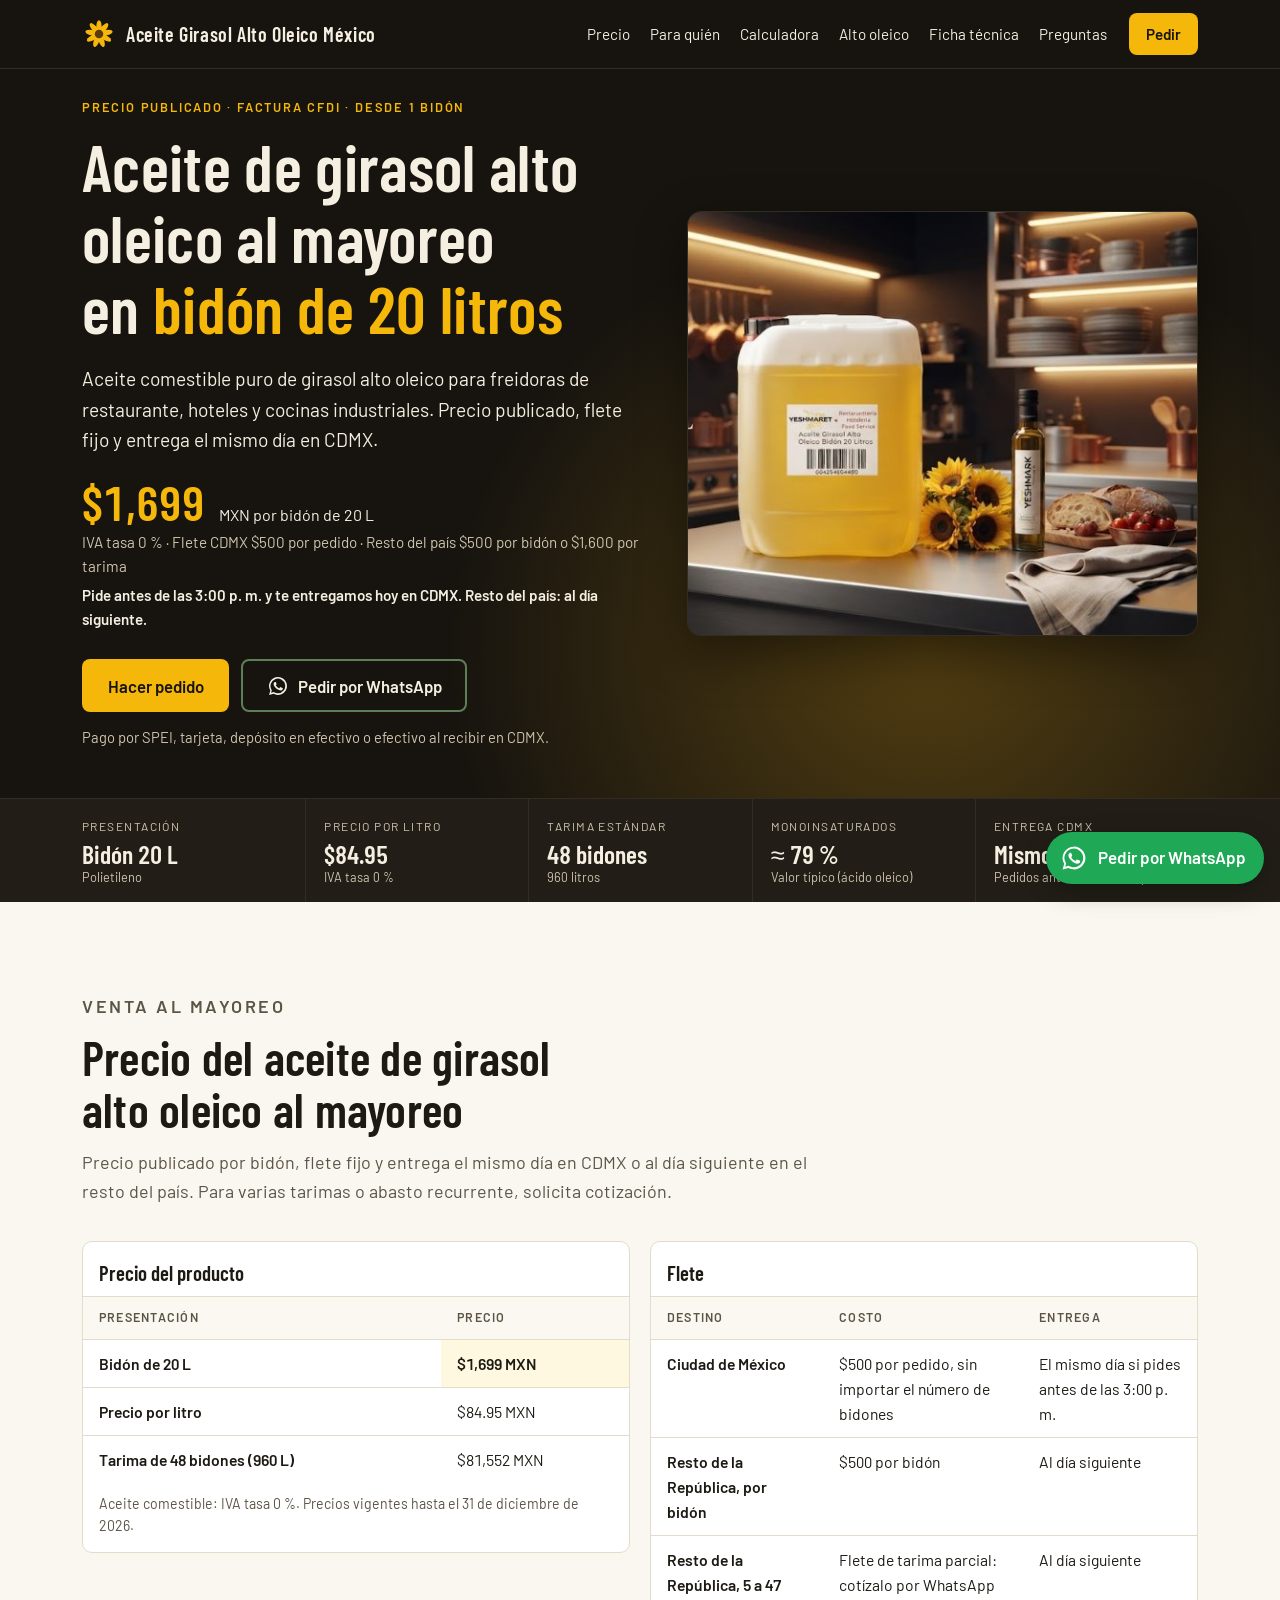
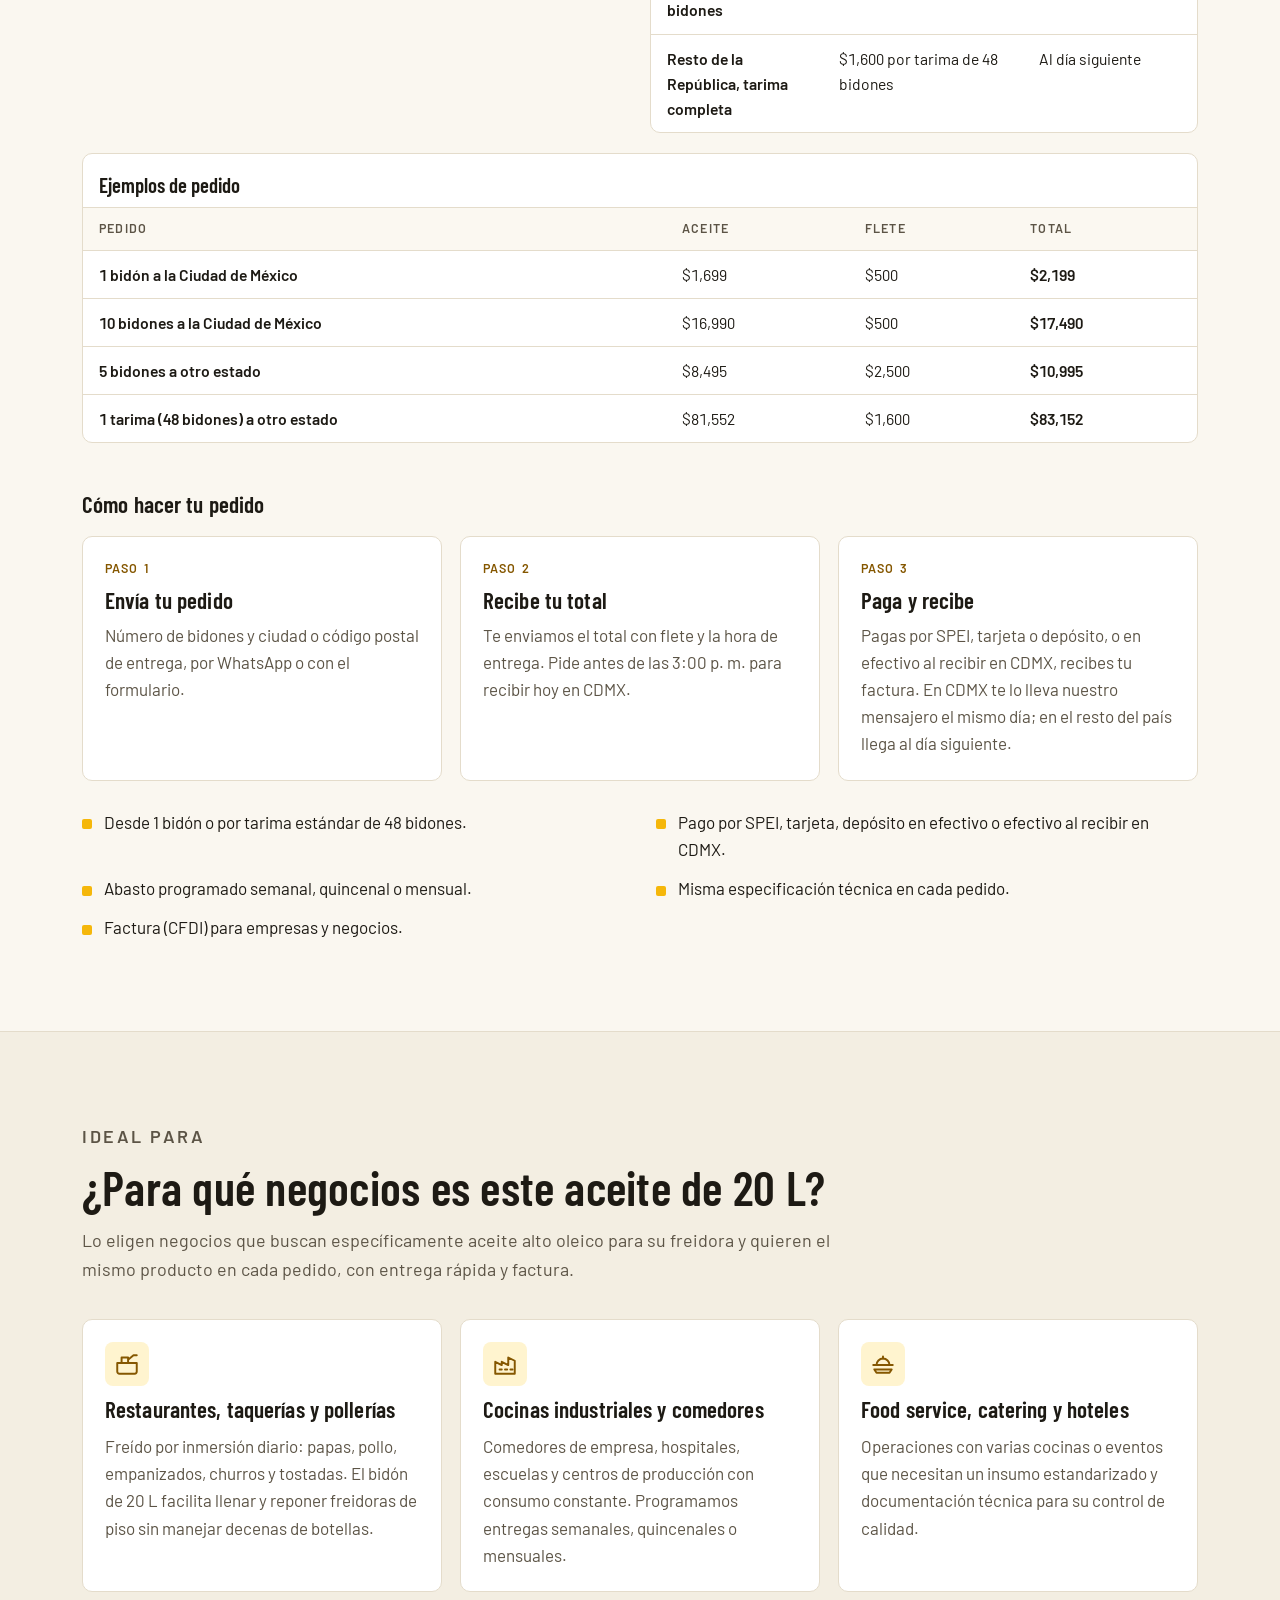
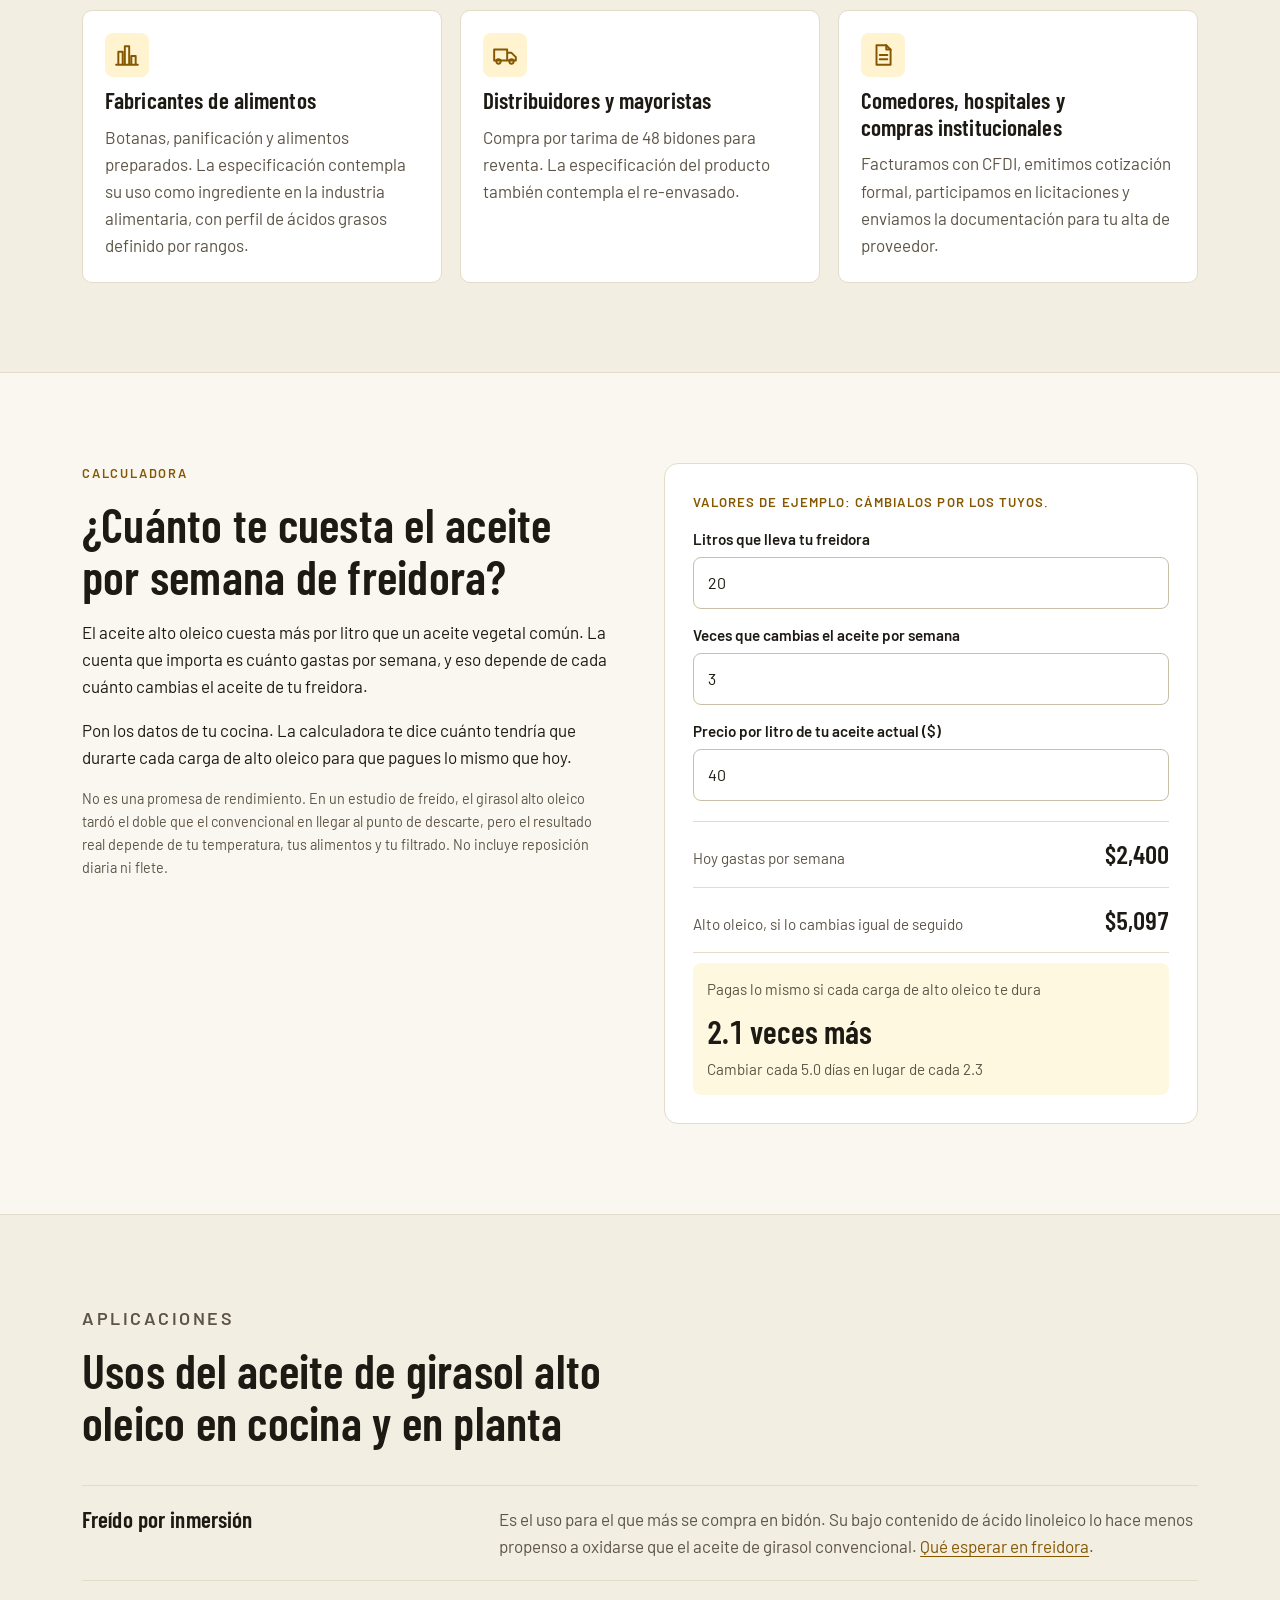
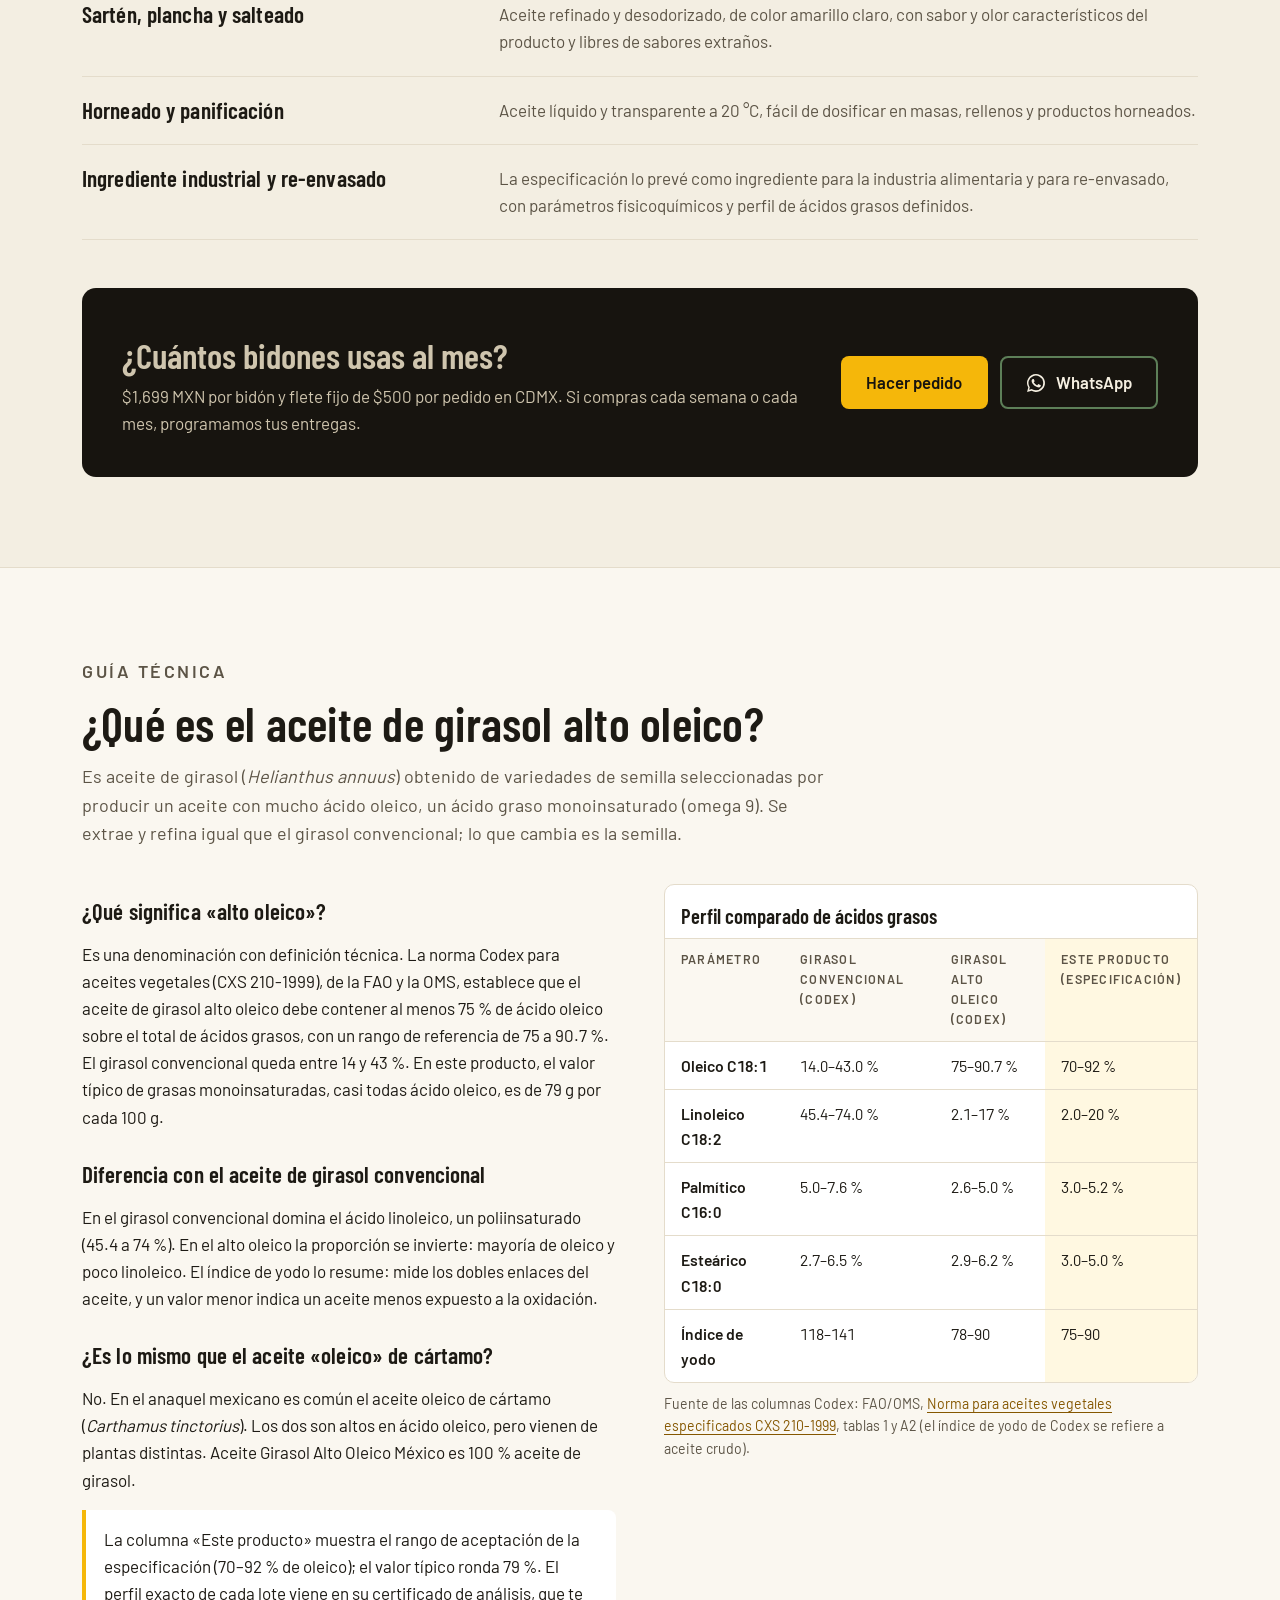
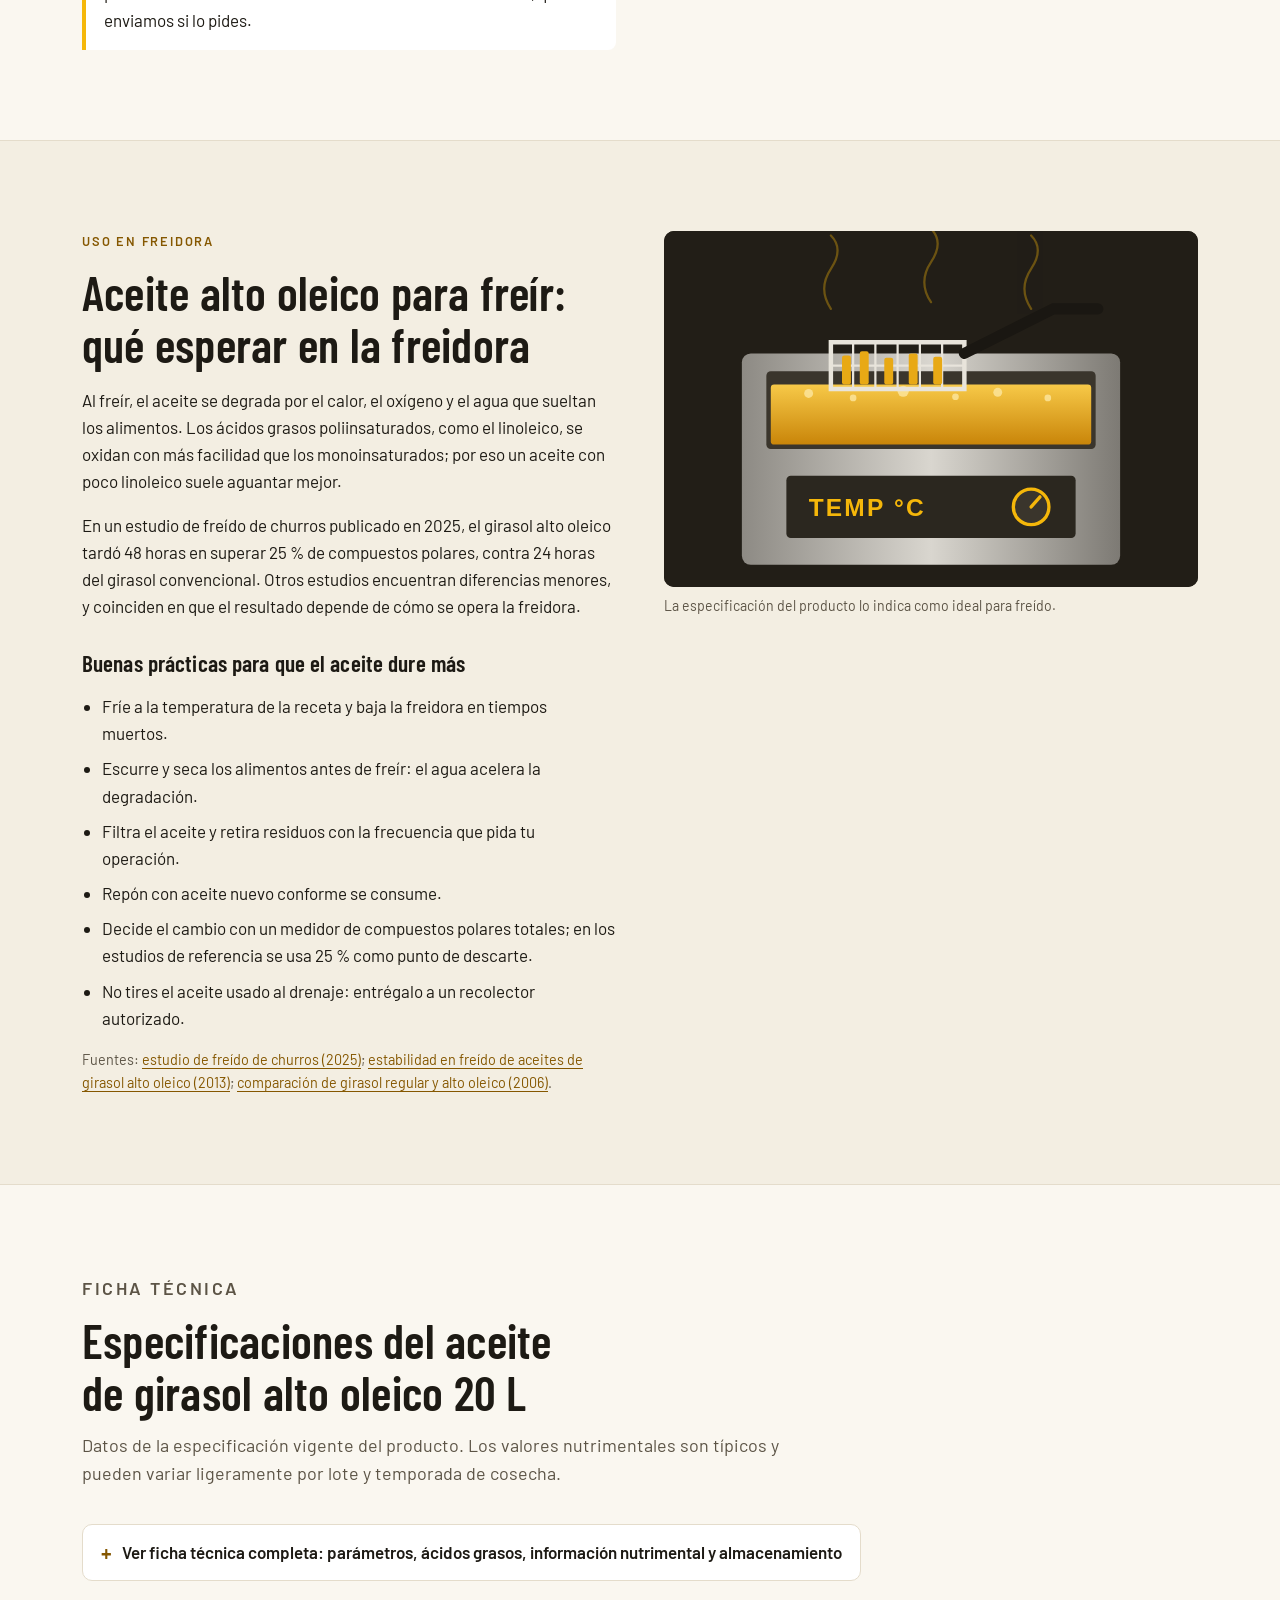
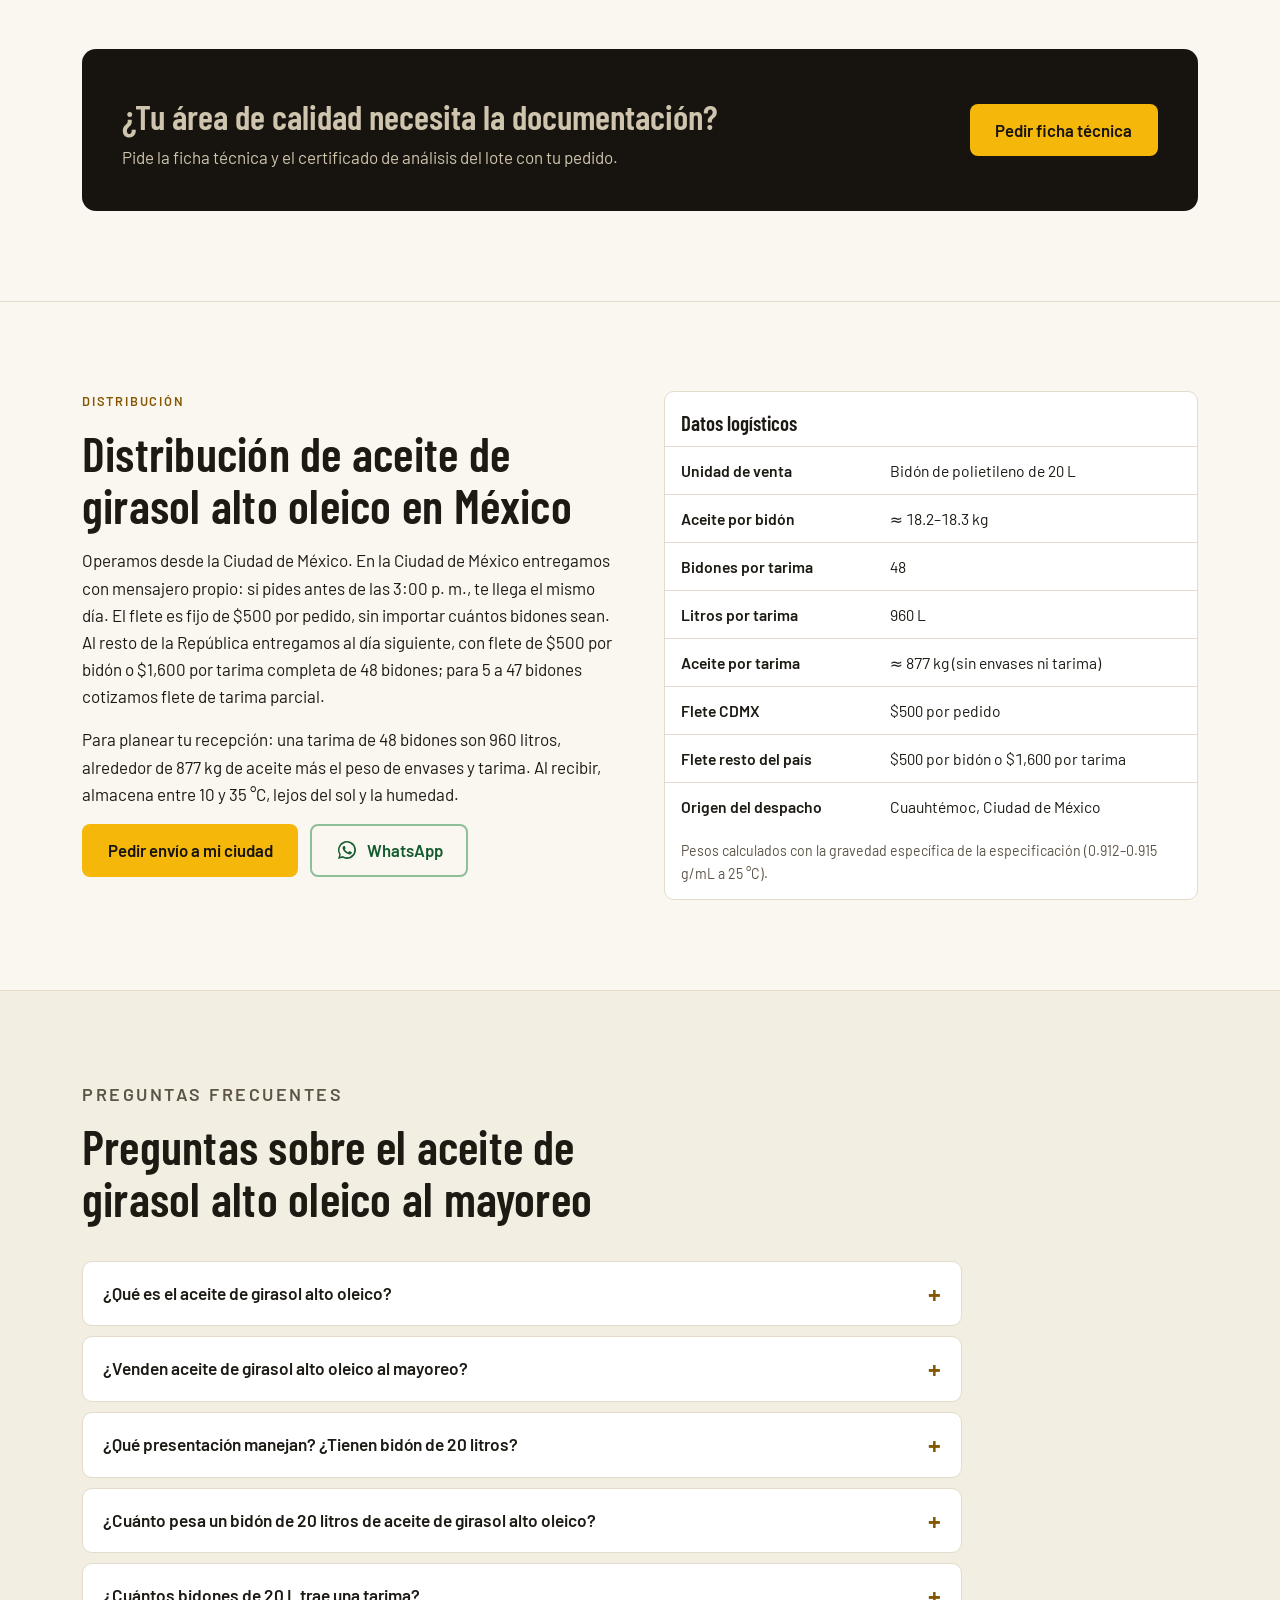
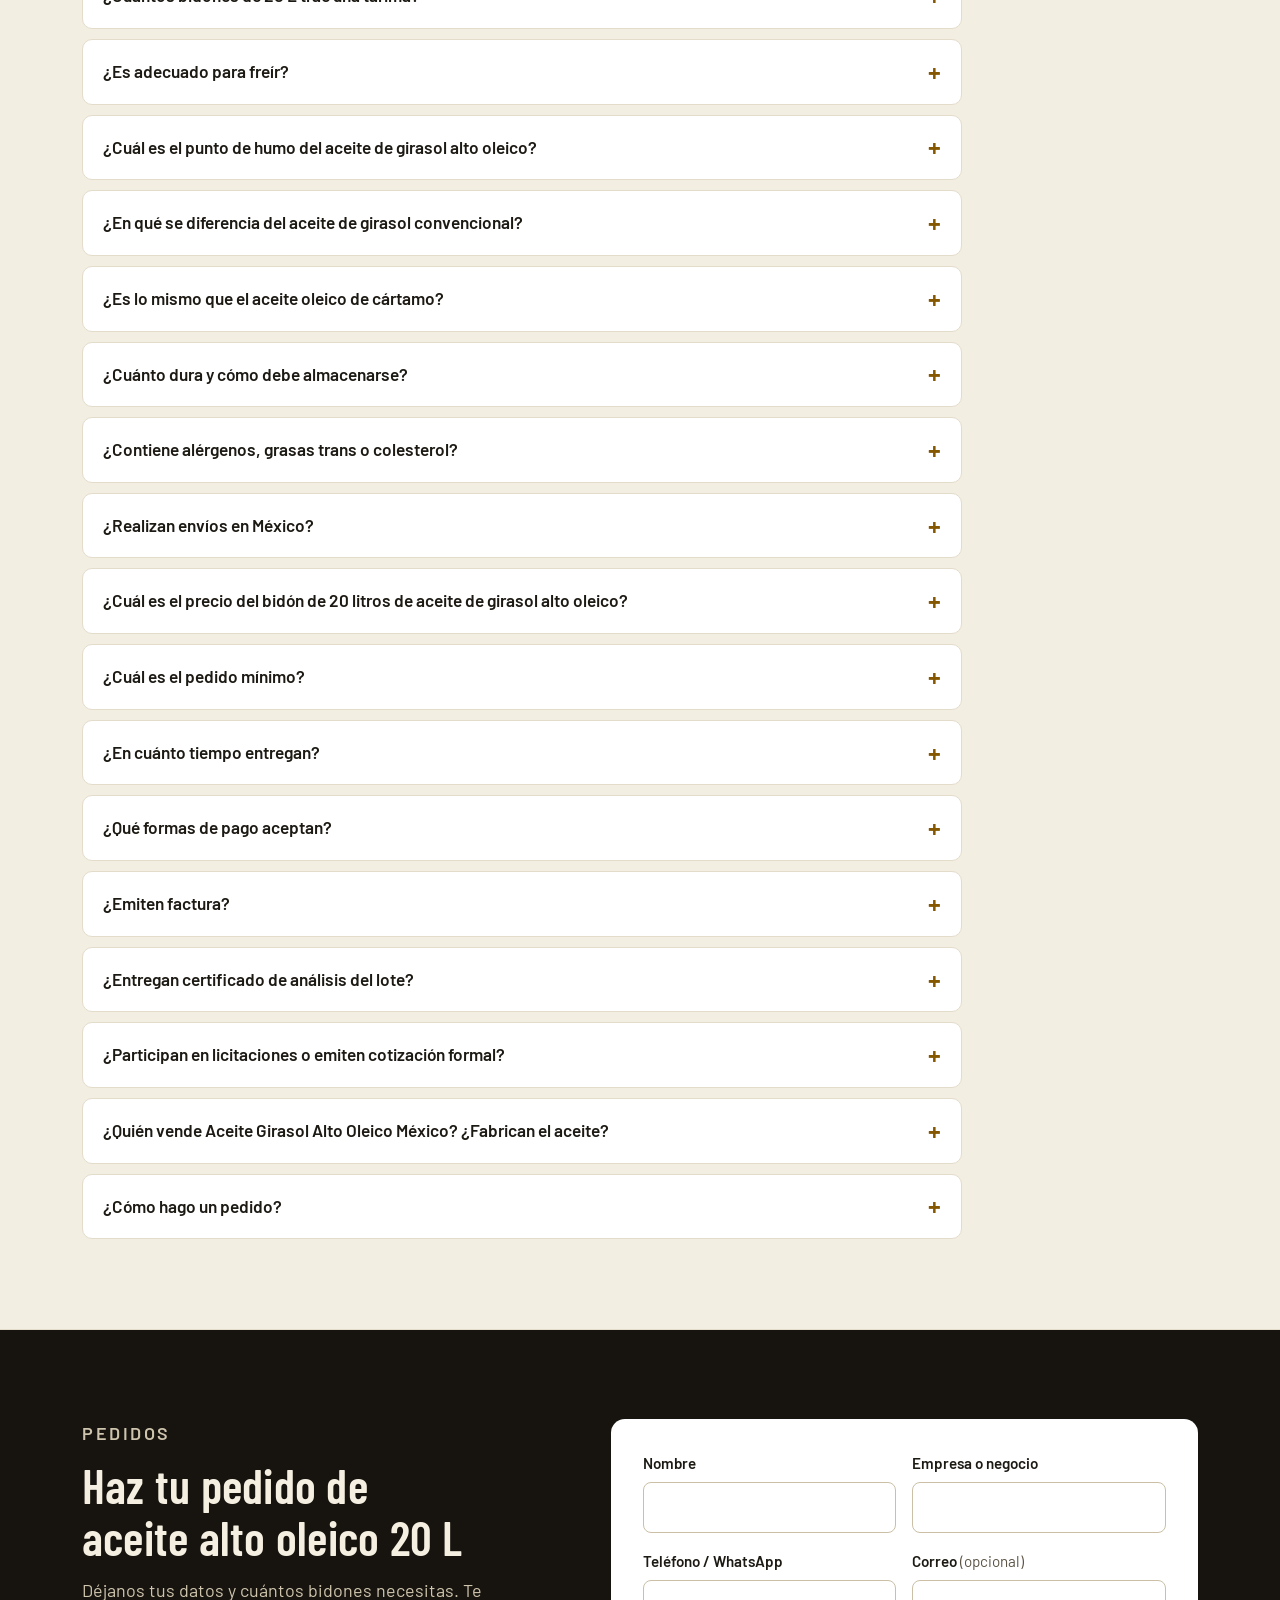
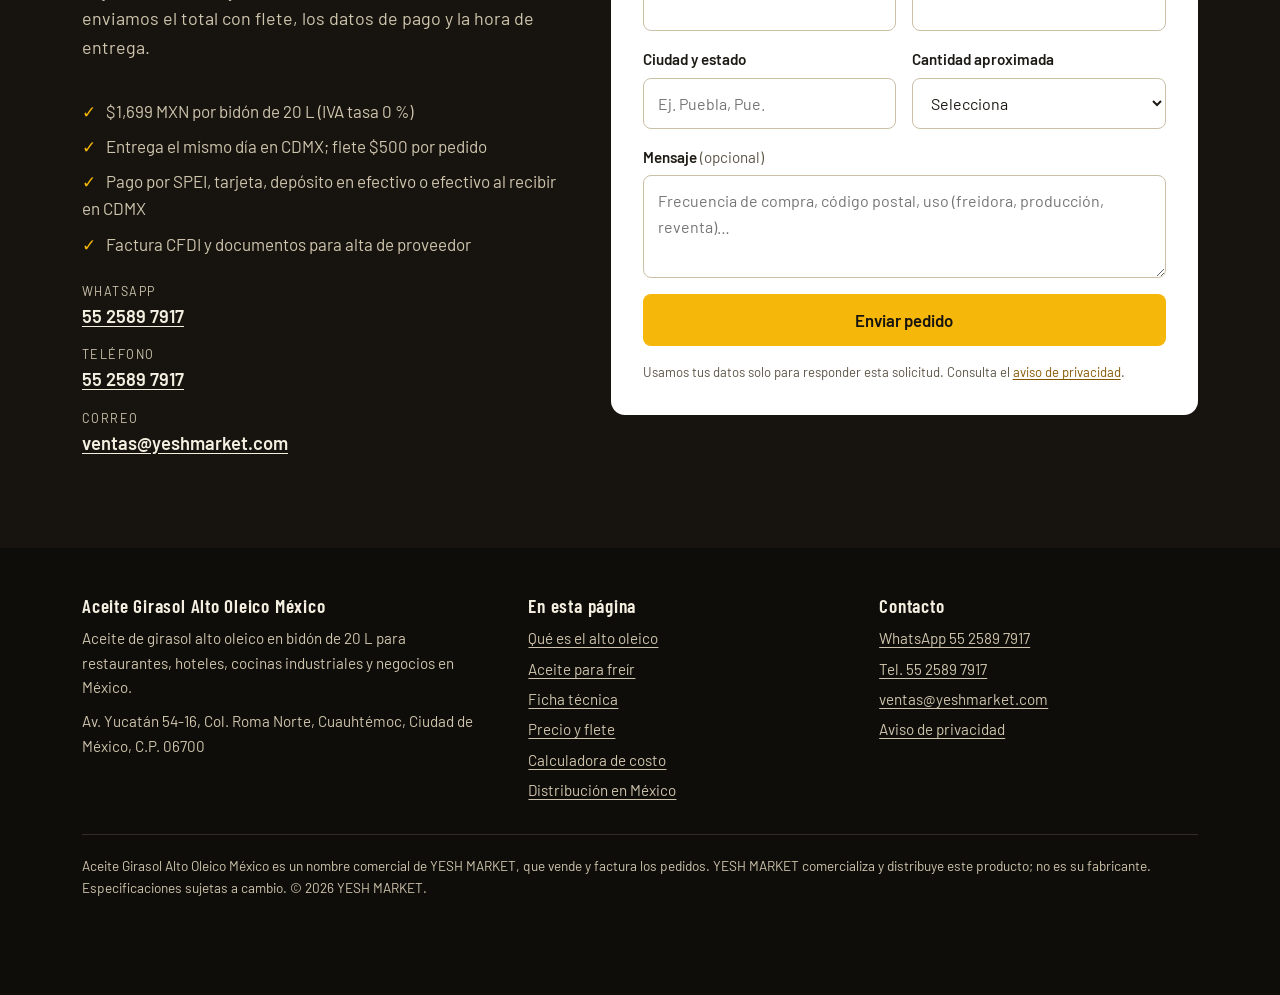
==== index.html @ c8969ba0 "Add files via upload" ====
<!doctype html>
<html lang="es-MX">
<head>
<meta charset="utf-8">
<meta name="viewport" content="width=device-width,initial-scale=1,viewport-fit=cover">
<title>Aceite Girasol Alto Oleico México | Bidón 20 L al Mayoreo</title>
<meta name="description" content="Aceite de girasol alto oleico en bidón de 20 L a $1,699 MXN. Entrega el mismo día en CDMX y al día siguiente en el resto del país. Desde 1 bidón.">
<meta name="robots" content="index,follow,max-image-preview:large,max-snippet:-1">
<link rel="canonical" href="https://aceitealtooleico.com/">
<link rel="alternate" hreflang="es-MX" href="https://aceitealtooleico.com/">
<meta name="theme-color" content="#17140f">
<link rel="icon" href="assets/img/favicon.svg" type="image/svg+xml">
<link rel="apple-touch-icon" href="assets/img/apple-touch-icon.png">
<link rel="manifest" href="site.webmanifest">
<link rel="preload" href="assets/fonts/barlow-condensed-latin-600-normal.woff2" as="font" type="font/woff2" crossorigin>
<link rel="preload" href="assets/fonts/barlow-latin-400-normal.woff2" as="font" type="font/woff2" crossorigin>
<link rel="preload" href="assets/fonts/barlow-latin-600-normal.woff2" as="font" type="font/woff2" crossorigin>
<style>/* Concepto: hoja de especificación industrial. Hero oscuro con el bidón y su escala de litros;
   secciones claras tipo ficha técnica; el amarillo girasol se reserva para acciones y datos clave. */
@font-face{font-family:"Barlow Condensed";font-style:normal;font-weight:600;font-display:optional;src:url(assets/fonts/barlow-condensed-latin-600-normal.woff2) format("woff2")}
@font-face{font-family:"Barlow";font-style:normal;font-weight:400;font-display:optional;src:url(assets/fonts/barlow-latin-400-normal.woff2) format("woff2")}
@font-face{font-family:"Barlow";font-style:normal;font-weight:600;font-display:optional;src:url(assets/fonts/barlow-latin-600-normal.woff2) format("woff2")}

:root{
  --ink:#17140f;        /* fondo oscuro cálido */
  --ink-2:#221e17;
  --ink-3:#322c22;
  --paper:#faf7f0;      /* fondo claro */
  --card:#ffffff;
  --line:#e4dccb;
  --text:#1d1a14;
  --muted:#5c5446;
  --on-dark:#f5efe1;
  --on-dark-muted:#cfc5ae;
  --sun:#f5b70a;        /* amarillo girasol: acciones */
  --sun-hover:#ffc933;
  --gold-ink:#855700;   /* dorado legible sobre claro */
  --oil:#e8a915;
  --wa:#1fa855;
  --focus:#2b6cff;
  --display:"Barlow Condensed","Arial Narrow","Roboto Condensed",Arial,sans-serif;
  --body:"Barlow",system-ui,-apple-system,"Segoe UI",Roboto,Arial,sans-serif;
  --r:10px;
  --wrap:1180px;
  --gutter:clamp(16px,4vw,32px);
  color-scheme:light;
}
*,*::before,*::after{box-sizing:border-box}
html{-webkit-text-size-adjust:100%;scroll-behavior:smooth;scroll-padding-top:16px}
body{margin:0;background:var(--paper);color:var(--text);font-family:var(--body);font-size:1.0625rem;line-height:1.6;text-rendering:optimizeLegibility}
img,svg{max-width:100%;height:auto;display:block}
a{color:var(--gold-ink);text-underline-offset:.18em}
a:hover{color:var(--text)}
:focus-visible{outline:3px solid var(--focus);outline-offset:2px;border-radius:4px}
h1,h2,h3{font-family:var(--display);font-weight:600;line-height:1.08;text-wrap:balance;margin:0;letter-spacing:.005em}
h2{font-size:clamp(2rem,1.4rem + 2.2vw,3rem)}
h3{font-size:1.45rem;line-height:1.15}
p{margin:0}
.wrap{max-width:var(--wrap);margin-inline:auto;padding-inline:var(--gutter)}
.skip{position:absolute;left:-999px;top:0;background:var(--sun);color:var(--ink);padding:8px 14px;z-index:99}
.skip:focus{left:8px;top:8px}
.eyebrow{font-family:var(--body);font-weight:600;font-size:.8rem;letter-spacing:.14em;text-transform:uppercase;color:var(--gold-ink)}
.lead{font-size:1.2rem;max-width:62ch}
.muted{color:var(--muted)}
.small{font-size:.9rem}
.num{font-variant-numeric:tabular-nums}

/* Botones */
.btn{display:inline-flex;align-items:center;justify-content:center;gap:.55em;min-height:52px;padding:.8em 1.4em;border-radius:8px;font-family:var(--body);font-weight:600;font-size:1.05rem;line-height:1.1;text-decoration:none;border:2px solid transparent;cursor:pointer;transition:background-color .15s,border-color .15s,color .15s}
.btn svg{width:22px;height:22px;flex:none}
.btn-primary{background:var(--sun);color:var(--ink)}
.btn-primary:hover{background:var(--sun-hover);color:var(--ink)}
.btn-wa{background:transparent;color:var(--on-dark);border-color:#5d7f58}
.btn-wa:hover{background:#1c3a24;color:#fff}
.on-light .btn-wa{color:#145c2f;border-color:#8fbf99}
.on-light .btn-wa:hover{background:#e7f4ea;color:#0f4724}
.ctas{display:flex;flex-wrap:wrap;gap:12px}

/* Header */
.site-header{background:var(--ink);color:var(--on-dark);border-bottom:1px solid var(--ink-3)}
.site-header .wrap{display:flex;align-items:center;justify-content:space-between;gap:16px;min-height:68px}
.brand{display:flex;align-items:center;gap:10px;color:var(--on-dark);text-decoration:none;font-family:var(--display);font-size:1.5rem;letter-spacing:.06em}
.brand img{width:34px;height:34px}
.brand small{display:block;font-family:var(--body);font-size:.68rem;letter-spacing:.12em;color:var(--on-dark-muted);text-transform:uppercase;line-height:1.1}
.nav{display:flex;align-items:center;gap:22px}
.nav ul{display:flex;gap:20px;list-style:none;margin:0;padding:0}
.nav a:not(.btn){color:var(--on-dark);text-decoration:none;font-size:.95rem}
.nav a:not(.btn):hover{color:var(--sun)}
.nav .btn{min-height:42px;padding:.55em 1em;font-size:.95rem}
@media (max-width:900px){.nav ul{display:none}}

/* Hero */
.hero{background:var(--ink);color:var(--on-dark);position:relative;overflow:hidden}
.hero::before{content:"";position:absolute;inset:auto -10% -40% 35%;height:120%;background:radial-gradient(closest-side,rgba(232,169,21,.28),rgba(232,169,21,0));pointer-events:none}
.hero .wrap{position:relative;display:grid;grid-template-columns:minmax(0,1.15fr) minmax(0,.85fr);gap:40px;align-items:center;padding-block:28px 48px}
.crumbs{grid-column:1/-1;font-size:.85rem;color:var(--on-dark-muted)}
.crumbs ol{list-style:none;display:flex;flex-wrap:wrap;gap:6px;margin:0;padding:0}
.crumbs li+li::before{content:"›";margin-right:6px;color:var(--on-dark-muted)}
.crumbs a{color:var(--on-dark-muted)}
.hero .eyebrow{color:var(--sun)}
.hero h1{font-size:clamp(2.4rem,1.6rem + 3.2vw,4.1rem);margin-top:14px;max-width:19ch}
.hero h1 em{font-style:normal;color:var(--sun)}
.hero .lead{margin-top:20px;color:var(--on-dark)}
.hero .ctas{margin-top:28px}
.hero .note{margin-top:14px;color:var(--on-dark-muted);font-size:.92rem}
.hero-fig{justify-self:center;width:min(100%,400px)}
.hero-fig img{width:100%;height:auto;aspect-ratio:420/500}
@media (max-width:820px){
  .hero .wrap{grid-template-columns:1fr;gap:24px;padding-block:20px 36px}
  .hero-fig{width:min(56vw,230px)}
}

/* Tira de especificaciones */
.specbar{background:var(--ink-2);color:var(--on-dark);border-top:1px solid var(--ink-3)}
.specbar dl{margin:0;display:grid;grid-template-columns:repeat(5,minmax(0,1fr))}
.specbar dl>div{padding:18px 18px;border-left:1px solid var(--ink-3)}
.specbar dl>div:first-child{border-left:0;padding-left:0}
.specbar dt{font-size:.75rem;letter-spacing:.12em;text-transform:uppercase;color:var(--on-dark-muted)}
.specbar dd{margin:4px 0 0;font-family:var(--display);font-size:1.6rem;line-height:1.1;font-variant-numeric:tabular-nums}
.specbar dd span{display:block;font-family:var(--body);font-size:.8rem;color:var(--on-dark-muted);margin-top:2px}
@media (max-width:900px){
  .specbar dl{grid-template-columns:repeat(2,minmax(0,1fr))}
  .specbar dl>div,.specbar dl>div:first-child{border-left:0;padding:14px 0;border-top:1px solid var(--ink-3)}
  .specbar dl>div:nth-child(-n+2){border-top:0}
  .specbar dl>div:last-child{grid-column:1/-1}
}

/* Secciones */
.section{padding-block:clamp(56px,7vw,96px)}
.section+.section{border-top:1px solid var(--line)}
.head{display:grid;gap:12px;max-width:760px;margin-bottom:36px}
.head p{color:var(--muted);font-size:1.12rem}
.alt{background:#f3eee2}

/* Tarjetas de clientes */
.grid-3{display:grid;grid-template-columns:repeat(3,minmax(0,1fr));gap:18px}
@media (max-width:900px){.grid-3{grid-template-columns:repeat(2,minmax(0,1fr))}}
@media (max-width:600px){.grid-3{grid-template-columns:1fr}}
.card{background:var(--card);border:1px solid var(--line);border-radius:var(--r);padding:22px;display:grid;gap:10px;align-content:start;min-width:0}
.card .ico{width:44px;height:44px;border-radius:8px;background:#fff4cf;display:grid;place-items:center}
.card .ico svg{width:26px;height:26px}
.card p{color:var(--muted)}

/* Tablas */
.table-wrap{overflow-x:auto;border:1px solid var(--line);border-radius:var(--r);background:var(--card)}
table{width:100%;border-collapse:collapse;font-variant-numeric:tabular-nums;font-size:.98rem}
caption{text-align:left;padding:14px 16px 6px;font-family:var(--display);font-size:1.3rem;font-weight:600}
th,td{padding:11px 16px;text-align:left;vertical-align:top;border-top:1px solid var(--line)}
thead th{font-size:.78rem;letter-spacing:.1em;text-transform:uppercase;color:var(--muted);font-weight:600;background:#fbf8f1}
tbody th{font-weight:600}
td.hl,th.hl{background:#fff8e1}
.tnote{font-size:.88rem;color:var(--muted);margin-top:10px}

/* Aplicaciones */
.apps{display:grid;gap:0;border-top:1px solid var(--line)}
.app{display:grid;grid-template-columns:minmax(0,.9fr) minmax(0,1.6fr);gap:24px;padding:20px 0;border-bottom:1px solid var(--line)}
.app p{color:var(--muted)}
@media (max-width:700px){.app{grid-template-columns:1fr;gap:6px}}

/* Banda CTA */
.cta-band{background:var(--ink);color:var(--on-dark);border-radius:14px;padding:clamp(24px,4vw,40px);display:grid;grid-template-columns:minmax(0,1.4fr) auto;gap:24px;align-items:center;margin-top:48px}
.cta-band h3,.cta-band .h3{font-family:var(--display);font-size:clamp(1.6rem,1.2rem + 1.4vw,2.2rem);font-weight:600;line-height:1.1}
.cta-band p{color:var(--on-dark-muted);margin-top:8px}
@media (max-width:760px){.cta-band{grid-template-columns:1fr}}

/* Alto oleico */
.split{display:grid;grid-template-columns:minmax(0,1fr) minmax(0,1fr);gap:48px;align-items:start}
@media (max-width:900px){.split{grid-template-columns:1fr;gap:32px}}
.prose{display:grid;gap:16px;max-width:66ch}
.prose h3{margin-top:14px}
.prose ul{margin:0;padding-left:1.2em;display:grid;gap:8px}
.callout{border-left:4px solid var(--sun);background:var(--card);padding:16px 18px;border-radius:0 8px 8px 0}
.fig{border-radius:var(--r);overflow:hidden;background:var(--ink-2)}
.fig img{width:100%;height:auto;aspect-ratio:3/2}
figure{margin:0}
figcaption{font-size:.88rem;color:var(--muted);margin-top:8px}

/* Ficha técnica */
.spec-grid{display:grid;grid-template-columns:repeat(2,minmax(0,1fr));gap:20px;align-items:start}
@media (max-width:900px){.spec-grid{grid-template-columns:1fr}}

/* Proceso de cotización */
.steps{list-style:none;margin:0;padding:0;display:grid;grid-template-columns:repeat(3,minmax(0,1fr));gap:18px;counter-reset:s}
.steps li{counter-increment:s;background:var(--card);border:1px solid var(--line);border-radius:var(--r);padding:22px;display:grid;gap:8px;align-content:start}
.steps li::before{content:"Paso " counter(s);font-size:.78rem;letter-spacing:.12em;text-transform:uppercase;color:var(--gold-ink);font-weight:600}
.steps p{color:var(--muted)}
@media (max-width:800px){.steps{grid-template-columns:1fr}}
.facts{display:grid;grid-template-columns:repeat(2,minmax(0,1fr));gap:12px 32px;margin:28px 0 0;padding:0;list-style:none}
.facts li{padding-left:22px;position:relative}
.facts li::before{content:"";position:absolute;left:0;top:.62em;width:10px;height:10px;border-radius:2px;background:var(--sun)}
@media (max-width:700px){.facts{grid-template-columns:1fr}}

/* FAQ */
.faq{display:grid;gap:10px;max-width:880px}
.faq details{background:var(--card);border:1px solid var(--line);border-radius:var(--r)}
.faq summary{cursor:pointer;list-style:none;padding:18px 52px 18px 20px;font-weight:600;font-size:1.08rem;position:relative}
.faq summary::-webkit-details-marker{display:none}
.faq summary::after{content:"+";position:absolute;right:20px;top:50%;transform:translateY(-50%);font-family:var(--display);font-size:1.8rem;color:var(--gold-ink);line-height:1}
.faq details[open] summary::after{content:"–"}
.faq details>div{padding:0 20px 18px;color:var(--muted);max-width:75ch}

/* Cotización */
.quote{background:var(--ink);color:var(--on-dark)}
.quote .head p{color:var(--on-dark-muted)}
.quote .eyebrow{color:var(--sun)}
.quote-grid{display:grid;grid-template-columns:minmax(0,.9fr) minmax(0,1.1fr);gap:48px;align-items:start}
@media (max-width:900px){.quote-grid{grid-template-columns:1fr;gap:32px}}
.contact-list{list-style:none;margin:24px 0 0;padding:0;display:grid;gap:14px}
.contact-list span{display:block;font-size:.78rem;letter-spacing:.12em;text-transform:uppercase;color:var(--on-dark-muted)}
.contact-list a,.contact-list b{color:var(--on-dark);font-size:1.15rem;font-weight:600}
.checks{list-style:none;padding:0;margin:20px 0 0;display:grid;gap:8px;color:var(--on-dark-muted)}
.checks li::before{content:"✓";color:var(--sun);margin-right:10px;font-weight:600}
.form{background:var(--card);color:var(--text);border-radius:14px;padding:clamp(20px,3vw,32px);display:grid;grid-template-columns:repeat(2,minmax(0,1fr));gap:16px}
.form .full{grid-column:1/-1}
@media (max-width:560px){.form{grid-template-columns:1fr}}
.field{display:grid;gap:6px;min-width:0}
.field label{font-weight:600;font-size:.95rem}
.field label .opt{font-weight:400;color:var(--muted)}
.field input,.field select,.field textarea{width:100%;font:inherit;font-size:1rem;color:var(--text);background:#fff;border:1.5px solid #cbbfa6;border-radius:8px;padding:12px 14px;min-height:50px}
.field textarea{min-height:96px;resize:vertical}
.field input:focus,.field select:focus,.field textarea:focus{outline:3px solid var(--focus);outline-offset:1px;border-color:var(--focus)}
.hp{position:absolute!important;left:-9999px!important;width:1px;height:1px;overflow:hidden}
.form .btn{width:100%}
.form-status{grid-column:1/-1;font-size:.95rem}
.form-status.ok{background:#e9f6ec;border:1px solid #9fd0aa;color:#0f4724;padding:14px;border-radius:8px}
.form-status.err{background:#fdecea;border:1px solid #f1a9a0;color:#7a1c10;padding:14px;border-radius:8px}
.form-status a{color:inherit;font-weight:600}
.legal{grid-column:1/-1;font-size:.82rem;color:var(--muted)}

/* Footer */
.site-footer{background:#0f0d09;color:var(--on-dark-muted);font-size:.95rem;padding-block:48px 96px}
.site-footer .wrap{display:grid;grid-template-columns:minmax(0,1.3fr) repeat(2,minmax(0,1fr));gap:32px}
.site-footer h2{font-size:1.2rem;color:var(--on-dark);margin-bottom:10px;letter-spacing:.04em}
.site-footer ul{list-style:none;margin:0;padding:0;display:grid;gap:6px}
.site-footer a{color:var(--on-dark-muted)}
.site-footer a:hover{color:var(--sun)}
.site-footer .disclaimer{grid-column:1/-1;border-top:1px solid var(--ink-3);padding-top:20px;font-size:.85rem}
@media (max-width:800px){.site-footer .wrap{grid-template-columns:1fr}}

/* WhatsApp flotante */
.wa-float{position:fixed;right:max(16px,env(safe-area-inset-right,0px));bottom:calc(16px + env(safe-area-inset-bottom,0px));z-index:50;display:flex;align-items:center;gap:10px;background:var(--wa);color:#fff;text-decoration:none;font-weight:600;border-radius:999px;padding:12px 18px 12px 14px;box-shadow:0 8px 24px rgba(0,0,0,.28)}
.wa-float svg{width:28px;height:28px}
.wa-float:hover{background:#178a45;color:#fff}
@media (max-width:560px){.wa-float span{position:absolute;width:1px;height:1px;overflow:hidden;clip:rect(0 0 0 0)}.wa-float{padding:14px}}

@media (prefers-reduced-motion:reduce){html{scroll-behavior:auto}*{transition:none!important}}
.split>*,.spec-grid>*,.quote-grid>*,.hero .wrap>*{min-width:0}

/* Precio */
.price{margin-top:22px;display:grid;gap:4px}
.price-main{font-family:var(--display);font-size:clamp(2.2rem,1.6rem + 2vw,3rem);line-height:1;color:var(--sun)}
.price-main small{font-family:var(--body);font-size:1rem;color:var(--on-dark);margin-left:4px}
.price-sub{font-size:.95rem;color:var(--on-dark-muted)}
.price-grid{display:grid;grid-template-columns:repeat(2,minmax(0,1fr));gap:20px;align-items:start}
.price-grid>*{min-width:0}
.price-grid .full{grid-column:1/-1}
@media (max-width:800px){.price-grid{grid-template-columns:1fr}}
.sub{margin:48px 0 18px}

/* Foto del hero */
.hero-fig picture{display:block}
.hero-fig img.photo{aspect-ratio:532/443;width:100%;height:auto;border-radius:14px;box-shadow:0 18px 50px rgba(0,0,0,.45);border:1px solid var(--ink-3)}
.hero .wrap{grid-template-columns:minmax(0,1.05fr) minmax(0,.95fr)}
.hero-fig{width:min(100%,532px)}
@media (max-width:820px){.hero .wrap{grid-template-columns:1fr}.hero-fig{width:100%;max-width:532px}}

/* Marca en header */
.brand span{font-size:1.25rem;letter-spacing:.03em;line-height:1.05}
@media (max-width:560px){.brand span{font-size:1.02rem}.brand small{font-size:.62rem}}
/* Calculadora */
.calc{background:var(--card);border:1px solid var(--line);border-radius:14px;padding:clamp(20px,3vw,28px);display:grid;gap:14px;min-width:0}
.calc-tag{font-size:.82rem;letter-spacing:.08em;text-transform:uppercase;color:var(--gold-ink);font-weight:600}
.calc-out{margin:6px 0 0;display:grid;gap:0;border-top:1px solid var(--line)}
.calc-out div{display:flex;justify-content:space-between;align-items:baseline;gap:16px;padding:12px 0;border-bottom:1px solid var(--line)}
.calc-out dt{color:var(--muted);font-size:.95rem}
.calc-out dd{margin:0;font-family:var(--display);font-size:1.6rem;font-variant-numeric:tabular-nums;text-align:right}
.calc-out .calc-key{display:grid;gap:4px;background:#fff8e1;margin-top:10px;padding:14px;border-radius:8px;border:0}
.calc-out .calc-key dd{text-align:left;font-size:2rem;color:var(--text)}
.calc-out .calc-key small{display:block;font-family:var(--body);font-size:.95rem;color:var(--muted)}
.prose strong,.price-sub strong{color:inherit}
.price-sub strong{color:var(--on-dark)}
strong,b{font-weight:600}

/* Ficha técnica plegable */
details.more{margin-top:8px}
details.more>summary{cursor:pointer;list-style:none;display:inline-flex;align-items:center;gap:10px;font-weight:600;padding:14px 18px;border:1.5px solid var(--line);border-radius:10px;background:var(--card);margin-bottom:20px}
details.more>summary::-webkit-details-marker{display:none}
details.more>summary::before{content:"+";font-family:var(--display);font-size:1.5rem;line-height:1;color:var(--gold-ink)}
details.more[open]>summary::before{content:"–"}
blockquote.card{margin:0}
blockquote.card footer{font-weight:600;color:var(--text)}
</style>

<meta property="og:type" content="product">
<meta property="og:locale" content="es_MX">
<meta property="og:site_name" content="Aceite Girasol Alto Oleico México">
<meta property="og:title" content="Aceite de girasol alto oleico 20 L al mayoreo">
<meta property="og:description" content="$1,699 MXN por bidón de 20 L. Para freidoras, cocinas industriales y producción de alimentos. Entrega el mismo día en CDMX con Aceite Girasol Alto Oleico México.">
<meta property="og:url" content="https://aceitealtooleico.com/">
<meta property="og:image" content="https://aceitealtooleico.com/assets/img/og-aceite-girasol-alto-oleico-20-litros.jpg">
<meta property="og:image:width" content="1200">
<meta property="og:image:height" content="630">
<meta property="og:image:alt" content="Bidón de 20 litros de aceite de girasol alto oleico al mayoreo, Aceite Girasol Alto Oleico México">
<meta name="twitter:card" content="summary_large_image">
<meta name="twitter:title" content="Aceite de girasol alto oleico 20 L al mayoreo">
<meta name="twitter:description" content="$1,699 MXN por bidón de 20 L. Para freidoras, cocinas industriales y producción de alimentos. Entrega el mismo día en CDMX con Aceite Girasol Alto Oleico México.">
<meta name="twitter:image" content="https://aceitealtooleico.com/assets/img/og-aceite-girasol-alto-oleico-20-litros.jpg">
<meta name="twitter:image:alt" content="Bidón de 20 litros de aceite de girasol alto oleico al mayoreo">

<script type="application/ld+json">{"@context":"https://schema.org","@graph":[{"@type":"Organization","@id":"https://yeshmarket.com/#organization","name":"YESH MARKET","alternateName":"Aceite Girasol Alto Oleico México","url":"https://yeshmarket.com/","logo":{"@type":"ImageObject","url":"https://aceitealtooleico.com/assets/img/apple-touch-icon.png","width":180,"height":180},"email":"ventas@yeshmarket.com","telephone":"+525525897917","address":{"@type":"PostalAddress","streetAddress":"Av. Yucatán 54-16, Col. Roma Norte","addressLocality":"Cuauhtémoc, Ciudad de México","addressRegion":"CDMX","postalCode":"06700","addressCountry":"MX"},"contactPoint":[{"@type":"ContactPoint","contactType":"sales","telephone":"+525525897917","email":"ventas@yeshmarket.com","areaServed":"MX","availableLanguage":"es"}],"areaServed":{"@type":"Country","name":"México"}},{"@type":"WebSite","@id":"https://aceitealtooleico.com/#website","url":"https://aceitealtooleico.com/","name":"Aceite Girasol Alto Oleico México","publisher":{"@id":"https://yeshmarket.com/#organization"},"inLanguage":"es-MX"},{"@type":"WebPage","@id":"https://aceitealtooleico.com/#webpage","url":"https://aceitealtooleico.com/","name":"Aceite Girasol Alto Oleico México | Bidón 20 L al Mayoreo","description":"Aceite de girasol alto oleico en bidón de 20 L a $1,699 MXN. Entrega el mismo día en CDMX y al día siguiente en el resto del país. Desde 1 bidón.","inLanguage":"es-MX","isPartOf":{"@id":"https://aceitealtooleico.com/#website"},"about":{"@id":"https://aceitealtooleico.com/#producto"},"mainEntity":{"@id":"https://aceitealtooleico.com/#producto"},"primaryImageOfPage":{"@type":"ImageObject","url":"https://aceitealtooleico.com/assets/img/bidon-aceite-girasol-alto-oleico-20-litros.jpg","width":1200,"height":1200},"dateModified":"2026-10-07"},{"@type":"Product","@id":"https://aceitealtooleico.com/#producto","name":"Aceite comestible puro de girasol alto oleico, bidón de 20 L","brand":{"@type":"Brand","name":"Aceite Girasol Alto Oleico México"},"description":"Aceite comestible puro de girasol alto oleico con refinación completa, en bidón de polietileno de 20 litros, para freído, cocinas industriales, food service y producción de alimentos. Venta al mayoreo con cotización por volumen y distribución en México.","image":["https://aceitealtooleico.com/assets/img/bidon-20-litros-aceite-girasol-alto-oleico-cocina.jpg","https://aceitealtooleico.com/assets/img/bidon-aceite-girasol-alto-oleico-20-litros.jpg","https://aceitealtooleico.com/assets/img/bidon-aceite-girasol-alto-oleico-20-litros.webp"],"category":"Aceites comestibles > Aceite de girasol alto oleico","material":"Aceite de girasol (Helianthus annuus)","size":"20 L","url":"https://aceitealtooleico.com/","additionalProperty":[{"@type":"PropertyValue","name":"Presentación","value":"Bidón de polietileno de 20 L"},{"@type":"PropertyValue","name":"Bidones por tarima","value":"48"},{"@type":"PropertyValue","name":"Ácido oleico C18:1","value":"70–92 %"},{"@type":"PropertyValue","name":"Ácido linoleico C18:2","value":"2.0–20 %"},{"@type":"PropertyValue","name":"Ácidos grasos libres (como oleico)","value":"< 0.10 %"},{"@type":"PropertyValue","name":"Índice de peróxido al envasar","value":"< 2.0 meq/kg"},{"@type":"PropertyValue","name":"Índice de yodo","value":"75–90"},{"@type":"PropertyValue","name":"Vida de anaquel","value":"Hasta 12 meses"},{"@type":"PropertyValue","name":"Temperatura de almacenamiento","value":"10–35 °C"}],"offers":{"@type":"Offer","url":"https://aceitealtooleico.com/","price":"1699.00","priceCurrency":"MXN","priceValidUntil":"2026-12-31","itemCondition":"https://schema.org/NewCondition","seller":{"@id":"https://yeshmarket.com/#organization"},"priceSpecification":{"@type":"UnitPriceSpecification","price":"1699.00","priceCurrency":"MXN","valueAddedTaxIncluded":true,"referenceQuantity":{"@type":"QuantitativeValue","value":1,"unitText":"bidón de 20 L"}},"eligibleQuantity":{"@type":"QuantitativeValue","minValue":1,"unitText":"bidón"},"shippingDetails":[{"@type":"OfferShippingDetails","shippingRate":{"@type":"MonetaryAmount","value":"500.00","currency":"MXN"},"shippingDestination":{"@type":"DefinedRegion","addressCountry":"MX","addressRegion":"CMX"},"deliveryTime":{"@type":"ShippingDeliveryTime","handlingTime":{"@type":"QuantitativeValue","minValue":0,"maxValue":0,"unitCode":"DAY"},"transitTime":{"@type":"QuantitativeValue","minValue":0,"maxValue":0,"unitCode":"DAY"}}},{"@type":"OfferShippingDetails","shippingRate":{"@type":"MonetaryAmount","value":"500.00","currency":"MXN"},"shippingDestination":{"@type":"DefinedRegion","addressCountry":"MX"},"deliveryTime":{"@type":"ShippingDeliveryTime","handlingTime":{"@type":"QuantitativeValue","minValue":0,"maxValue":0,"unitCode":"DAY"},"transitTime":{"@type":"QuantitativeValue","minValue":1,"maxValue":1,"unitCode":"DAY"}}}]},"nutrition":{"@type":"NutritionInformation","servingSize":"100 g","calories":"900 kcal","fatContent":"100 g","saturatedFatContent":"9.0 g","unsaturatedFatContent":"91.0 g","transFatContent":"0 g","cholesterolContent":"0 mg","proteinContent":"0 g","carbohydrateContent":"0 g","sodiumContent":"0 mg"}},{"@type":"FAQPage","@id":"https://aceitealtooleico.com/#faq","mainEntity":[{"@type":"Question","name":"¿Qué es el aceite de girasol alto oleico?","acceptedAnswer":{"@type":"Answer","text":"Es aceite de girasol obtenido de variedades de semilla (Helianthus annuus) seleccionadas por producir un aceite con mucho ácido oleico, un ácido graso monoinsaturado. La norma internacional Codex (CXS 210-1999) exige al menos 75 % de ácido oleico para llamarlo alto oleico; el girasol convencional tiene entre 14 y 43 %. En nuestro aceite, el valor típico de monoinsaturados ronda 79 %. El proceso de extracción y refinación es el mismo; lo que cambia es la semilla."}},{"@type":"Question","name":"¿Venden aceite de girasol alto oleico al mayoreo?","acceptedAnswer":{"@type":"Answer","text":"Sí. Aceite Girasol Alto Oleico México vende aceite comestible puro de girasol alto oleico al mayoreo, desde 1 bidón de 20 L hasta tarimas completas de 48 bidones, para restaurantes, cocinas industriales, food service, fabricantes de alimentos, distribuidores y compradores institucionales."}},{"@type":"Question","name":"¿Qué presentación manejan? ¿Tienen bidón de 20 litros?","acceptedAnswer":{"@type":"Answer","text":"Nuestra presentación principal es el bidón de polietileno de 20 litros. Se vende por pieza o por tarima estándar de 48 bidones (960 litros)."}},{"@type":"Question","name":"¿Cuánto pesa un bidón de 20 litros de aceite de girasol alto oleico?","acceptedAnswer":{"@type":"Answer","text":"El aceite de un bidón de 20 L pesa alrededor de 18.2 a 18.3 kg. Lo calculamos con la gravedad específica de la especificación del producto (0.912 a 0.915 g/mL a 25 °C); a eso se suma el peso del envase."}},{"@type":"Question","name":"¿Cuántos bidones de 20 L trae una tarima?","acceptedAnswer":{"@type":"Answer","text":"La configuración estándar es de 48 bidones por tarima: 960 litros, alrededor de 877 kg de aceite sin contar envases ni tarima."}},{"@type":"Question","name":"¿Es adecuado para freír?","acceptedAnswer":{"@type":"Answer","text":"Sí. La especificación del producto lo indica para freído. Al tener poco ácido linoleico (2 a 20 %), es menos propenso a oxidarse que el girasol convencional, que suele tener entre 45 y 74 %. La vida útil real en freidora depende de la temperatura, el tipo de alimento, el filtrado y la reposición de aceite."}},{"@type":"Question","name":"¿Cuál es el punto de humo del aceite de girasol alto oleico?","acceptedAnswer":{"@type":"Answer","text":"La especificación de este producto no declara un punto de humo, así que no publicamos una cifra. Para decidir cuándo cambiar el aceite de una freidora, el indicador más usado en cocinas profesionales es el porcentaje de compuestos polares totales, que se mide con un medidor portátil."}},{"@type":"Question","name":"¿En qué se diferencia del aceite de girasol convencional?","acceptedAnswer":{"@type":"Answer","text":"En su perfil de ácidos grasos. El alto oleico tiene mayoría de ácido oleico (monoinsaturado) y poco linoleico (poliinsaturado); el convencional es al revés. Eso se refleja en un índice de yodo menor (75 a 90 en este producto, frente a 118 a 141 del girasol convencional según Codex), que indica menos dobles enlaces y mayor estabilidad frente a la oxidación."}},{"@type":"Question","name":"¿Es lo mismo que el aceite oleico de cártamo?","acceptedAnswer":{"@type":"Answer","text":"No. En México es común encontrar aceite oleico de cártamo (Carthamus tinctorius). Ambos son aceites altos en ácido oleico, pero vienen de plantas distintas. El que comercializamos es 100 % aceite de girasol (Helianthus annuus)."}},{"@type":"Question","name":"¿Cuánto dura y cómo debe almacenarse?","acceptedAnswer":{"@type":"Answer","text":"En bidón de 20 L la vida de anaquel puede alcanzar 12 meses si se respetan las buenas prácticas de almacenamiento: envase original bien cerrado, lugar fresco y seco, protegido de la luz solar y la humedad, entre 10 y 35 °C. Si se estiba sobre tarimas de madera, se recomienda colocar una separación de cartón."}},{"@type":"Question","name":"¿Contiene alérgenos, grasas trans o colesterol?","acceptedAnswer":{"@type":"Answer","text":"Su único ingrediente es aceite de girasol y no contiene alérgenos como ingrediente. La información nutrimental típica declara 0 mg de grasas trans y 0 mg de colesterol por 100 g. La declaración de alérgenos indica que en la planta de origen se almacenan cacahuate, coco y ajonjolí, sin compartir la línea de envasado; si tu programa de alérgenos lo requiere, solicita la declaración completa."}},{"@type":"Question","name":"¿Realizan envíos en México?","acceptedAnswer":{"@type":"Answer","text":"En la Ciudad de México entregamos con mensajero propio: si pides antes de las 3:00 p. m., te llega el mismo día. El flete es fijo de $500 por pedido, sin importar cuántos bidones sean. Al resto de la República entregamos al día siguiente, con flete de $500 por bidón o $1,600 por tarima completa de 48 bidones; para 5 a 47 bidones cotizamos flete de tarima parcial."}},{"@type":"Question","name":"¿Cuál es el precio del bidón de 20 litros de aceite de girasol alto oleico?","acceptedAnswer":{"@type":"Answer","text":"$1,699 MXN por bidón de 20 L ($84.95 por litro); el aceite comestible tiene IVA tasa 0 %. Una tarima de 48 bidones cuesta $81,552 MXN. El flete es aparte: $500 por pedido en la Ciudad de México y, en el resto de la República, $500 por bidón o $1,600 por tarima completa. Para varias tarimas o abasto recurrente, solicita cotización."}},{"@type":"Question","name":"¿Cuál es el pedido mínimo?","acceptedAnswer":{"@type":"Answer","text":"Vendemos desde 1 bidón de 20 L. En la Ciudad de México el flete es de $500 por pedido, así que conviene juntar varios bidones en una sola entrega."}},{"@type":"Question","name":"¿En cuánto tiempo entregan?","acceptedAnswer":{"@type":"Answer","text":"En la Ciudad de México entregamos con mensajero propio: si pides antes de las 3:00 p. m., te llega el mismo día. En el resto de la República, al día siguiente."}},{"@type":"Question","name":"¿Qué formas de pago aceptan?","acceptedAnswer":{"@type":"Answer","text":"Aceptamos SPEI, tarjeta y depósito en efectivo. En la Ciudad de México también puedes pagar en efectivo al recibir. No manejamos crédito."}},{"@type":"Question","name":"¿Emiten factura?","acceptedAnswer":{"@type":"Answer","text":"Sí. Facturamos con CFDI como YESH MARKET. Si tu empresa necesita darnos de alta como proveedor, te enviamos constancia de situación fiscal, opinión de cumplimiento del SAT y carátula bancaria."}},{"@type":"Question","name":"¿Entregan certificado de análisis del lote?","acceptedAnswer":{"@type":"Answer","text":"Sí. A solicitud enviamos el certificado de análisis del lote que te entregamos, la ficha técnica y las certificaciones disponibles del producto."}},{"@type":"Question","name":"¿Participan en licitaciones o emiten cotización formal?","acceptedAnswer":{"@type":"Answer","text":"Sí. Para comedores industriales, hospitales, universidades y otras instituciones preparamos cotización formal por escrito y participamos en licitaciones. Envíanos las bases o el requerimiento a ventas@yeshmarket.com o por WhatsApp al 55 2589 7917."}},{"@type":"Question","name":"¿Quién vende Aceite Girasol Alto Oleico México? ¿Fabrican el aceite?","acceptedAnswer":{"@type":"Answer","text":"Aceite Girasol Alto Oleico México es el nombre comercial con el que YESH MARKET, distribuidor B2B en la Ciudad de México, vende y factura este aceite. El aceite no lo producimos nosotros: lo adquirimos de su productor y lo vendemos al mayoreo, con precio publicado, entrega rápida y atención por WhatsApp."}},{"@type":"Question","name":"¿Cómo hago un pedido?","acceptedAnswer":{"@type":"Answer","text":"Escríbenos por WhatsApp al 55 2589 7917 o llena el formulario de esta página con el número de bidones y la colonia o ciudad de entrega. Te enviamos el total con flete y la hora de entrega."}}]}]}</script>

<script>(function(w,d,s,l,i){w[l]=w[l]||[];w[l].push({'gtm.start':new Date().getTime(),event:'gtm.js'});var f=d.getElementsByTagName(s)[0],j=d.createElement(s),dl=l!='dataLayer'?'&l='+l:'';j.async=true;j.src='https://www.googletagmanager.com/gtm.js?id='+i+dl;f.parentNode.insertBefore(j,f);})(window,document,'script','dataLayer','GTM-WRLJZZM7');</script>

</head>
<body>

<noscript><iframe src="https://www.googletagmanager.com/ns.html?id=GTM-WRLJZZM7" height="0" width="0" style="display:none;visibility:hidden" title="Google Tag Manager"></iframe></noscript>

<a class="skip" href="#contenido">Saltar al contenido</a>

<header class="site-header">
  <div class="wrap">
    <a class="brand" href="#contenido" aria-label="Aceite Girasol Alto Oleico México, ir al inicio de la página">
      <img src="[data-uri]" width="34" height="34" alt="">
      <span>Aceite Girasol Alto Oleico México</span>
    </a>
    <nav class="nav" aria-label="Secciones de la página">
      <ul>
        <li><a href="#mayoreo">Precio</a></li>
        <li><a href="#para-quien">Para quién</a></li>
        <li><a href="#costo">Calculadora</a></li>
        <li><a href="#alto-oleico">Alto oleico</a></li>
                <li><a href="#ficha-tecnica">Ficha técnica</a></li>
        <li><a href="#preguntas-frecuentes">Preguntas</a></li>
      </ul>
      <a class="btn btn-primary" href="#cotizar" data-track="cta_cotizar" data-loc="header">Pedir</a>
    </nav>
  </div>
</header>

<main id="contenido">
  <section class="hero" aria-labelledby="h1">
    <div class="wrap">

      <div>
        <p class="eyebrow">Precio publicado · Factura CFDI · Desde 1 bidón</p>
        <h1 id="h1">Aceite de girasol alto oleico al mayoreo en <em>bidón de 20 litros</em></h1>
        <p class="lead">Aceite comestible puro de girasol alto oleico para freidoras de restaurante, hoteles y cocinas industriales. Precio publicado, flete fijo y entrega el mismo día en CDMX.</p>
        <div class="price" aria-label="Precio">
          <p class="price-main"><span class="num">$1,699</span> <small>MXN por bidón de 20 L</small></p>
          <p class="price-sub">IVA tasa 0 % · Flete CDMX $500 por pedido · Resto del país $500 por bidón o $1,600 por tarima</p>
          <p class="price-sub"><strong>Pide antes de las 3:00 p. m. y te entregamos hoy en CDMX. Resto del país: al día siguiente.</strong></p>
        </div>
        <div class="ctas">
          <a class="btn btn-primary" href="#cotizar" data-track="cta_cotizar" data-loc="hero">Hacer pedido</a>
          <a class="btn btn-wa" href="https://wa.me/525525897917?text=Hola%2C%20quiero%20pedir%20aceite%20de%20girasol%20alto%20oleico%20de%2020%20L.%20Son%20%5Bn%C3%BAmero%5D%20bidones%20para%20entregar%20en%20%5Bcolonia%20o%20C.P.%5D." target="_blank" rel="noopener" data-track="click_whatsapp" data-loc="hero"><svg viewBox="0 0 32 32" aria-hidden="true" focusable="false"><path fill="currentColor" d="M16 3a13 13 0 0 0-11.2 19.6L3 29l6.6-1.7A13 13 0 1 0 16 3zm0 23.7c-2 0-4-.6-5.7-1.6l-.4-.2-3.9 1 1-3.8-.3-.4A10.7 10.7 0 1 1 16 26.7zm5.9-8c-.3-.2-1.9-.9-2.2-1s-.5-.2-.7.2-.8 1-1 1.2-.4.2-.7 0a8.8 8.8 0 0 1-4.4-3.8c-.3-.6.3-.5 1-1.7.1-.2 0-.4 0-.6l-1-2.4c-.3-.6-.5-.5-.7-.5h-.6a1.2 1.2 0 0 0-.9.4 3.7 3.7 0 0 0-1.1 2.7 6.5 6.5 0 0 0 1.3 3.4 14.8 14.8 0 0 0 5.7 5c2.1.9 2.9 1 4 .8a3.4 3.4 0 0 0 2.2-1.6 2.8 2.8 0 0 0 .2-1.6c-.1-.1-.3-.2-.6-.4z"/></svg>Pedir por WhatsApp</a>
        </div>
        <p class="note">Pago por SPEI, tarjeta, depósito en efectivo o efectivo al recibir en CDMX.</p>
      </div>
      <figure class="hero-fig">
        <picture>
          <img class="photo" src="[data-uri]" width="532" height="443" fetchpriority="high" decoding="async" alt="Bidón de 20 litros de aceite de girasol alto oleico YESH MARKET sobre barra de acero inoxidable en cocina profesional, junto a girasoles">
        </picture>
      </figure>
    </div>
  </section>

  <section class="specbar" aria-label="Datos clave del producto">
    <div class="wrap">
      <dl>
        <div><dt>Presentación</dt><dd>Bidón 20 L<span>Polietileno</span></dd></div>
        <div><dt>Precio por litro</dt><dd>$84.95<span>IVA tasa 0 %</span></dd></div>
        <div><dt>Tarima estándar</dt><dd>48 bidones<span>960 litros</span></dd></div>
        <div><dt>Monoinsaturados</dt><dd>≈ 79 %<span>Valor típico (ácido oleico)</span></dd></div>
        <div><dt>Entrega CDMX</dt><dd>Mismo día<span>Pedidos antes de las 3:00 p. m.</span></dd></div>
      </dl>
    </div>
  </section>

  <section class="section" id="mayoreo" aria-labelledby="h-mayoreo">
    <div class="wrap">
      <div class="head">
        <p class="eyebrow">Venta al mayoreo</p>
        <h2 id="h-mayoreo">Precio del aceite de girasol alto oleico al mayoreo</h2>
        <p>Precio publicado por bidón, flete fijo y entrega el mismo día en CDMX o al día siguiente en el resto del país. Para varias tarimas o abasto recurrente, solicita cotización.</p>
      </div>
      <div class="price-grid">
        <div class="table-wrap">
          <table>
            <caption>Precio del producto</caption>
            <thead><tr><th scope="col">Presentación</th><th scope="col">Precio</th></tr></thead>
            <tbody>
              <tr><th scope="row">Bidón de 20 L</th><td class="hl"><strong>$1,699 MXN</strong></td></tr>
              <tr><th scope="row">Precio por litro</th><td>$84.95 MXN</td></tr>
              <tr><th scope="row">Tarima de 48 bidones (960 L)</th><td>$81,552 MXN</td></tr>
            </tbody>
          </table>
          <p class="tnote" style="padding:0 16px 14px">Aceite comestible: IVA tasa 0 %. Precios vigentes hasta el 31 de diciembre de 2026.</p>
        </div>
        <div class="table-wrap">
          <table>
            <caption>Flete</caption>
            <thead><tr><th scope="col">Destino</th><th scope="col">Costo</th><th scope="col">Entrega</th></tr></thead>
            <tbody>
              <tr><th scope="row">Ciudad de México</th><td>$500 por pedido, sin importar el número de bidones</td><td>El mismo día si pides antes de las 3:00 p. m.</td></tr>
              <tr><th scope="row">Resto de la República, por bidón</th><td>$500 por bidón</td><td>Al día siguiente</td></tr>
              <tr><th scope="row">Resto de la República, 5 a 47 bidones</th><td>Flete de tarima parcial: cotízalo por WhatsApp</td><td>Al día siguiente</td></tr>
              <tr><th scope="row">Resto de la República, tarima completa</th><td>$1,600 por tarima de 48 bidones</td><td>Al día siguiente</td></tr>
            </tbody>
          </table>
        </div>
        <div class="table-wrap full">
          <table>
            <caption>Ejemplos de pedido</caption>
            <thead><tr><th scope="col">Pedido</th><th scope="col">Aceite</th><th scope="col">Flete</th><th scope="col">Total</th></tr></thead>
            <tbody>
              <tr><th scope="row">1 bidón a la Ciudad de México</th><td>$1,699</td><td>$500</td><td><strong>$2,199</strong></td></tr>
              <tr><th scope="row">10 bidones a la Ciudad de México</th><td>$16,990</td><td>$500</td><td><strong>$17,490</strong></td></tr>
              <tr><th scope="row">5 bidones a otro estado</th><td>$8,495</td><td>$2,500</td><td><strong>$10,995</strong></td></tr>
              <tr><th scope="row">1 tarima (48 bidones) a otro estado</th><td>$81,552</td><td>$1,600</td><td><strong>$83,152</strong></td></tr>
            </tbody>
          </table>
        </div>
      </div>
      <h3 class="sub">Cómo hacer tu pedido</h3>
      <ol class="steps">
        <li><h3>Envía tu pedido</h3><p>Número de bidones y ciudad o código postal de entrega, por WhatsApp o con el formulario.</p></li>
        <li><h3>Recibe tu total</h3><p>Te enviamos el total con flete y la hora de entrega. Pide antes de las 3:00 p. m. para recibir hoy en CDMX.</p></li>
        <li><h3>Paga y recibe</h3><p>Pagas por SPEI, tarjeta o depósito, o en efectivo al recibir en CDMX, recibes tu factura. En CDMX te lo lleva nuestro mensajero el mismo día; en el resto del país llega al día siguiente.</p></li>
      </ol>
      <ul class="facts">
        <li>Desde 1 bidón o por tarima estándar de 48 bidones.</li>
        <li>Pago por SPEI, tarjeta, depósito en efectivo o efectivo al recibir en CDMX.</li>
        <li>Abasto programado semanal, quincenal o mensual.</li>
        <li>Misma especificación técnica en cada pedido.</li>
        <li>Factura (CFDI) para empresas y negocios.</li>
        
      </ul>
    </div>
  </section>

  <section class="section alt" id="para-quien" aria-labelledby="h-para-quien">
    <div class="wrap">
      <div class="head">
        <p class="eyebrow">Ideal para</p>
        <h2 id="h-para-quien">¿Para qué negocios es este aceite de 20 L?</h2>
        <p>Lo eligen negocios que buscan específicamente aceite alto oleico para su freidora y quieren el mismo producto en cada pedido, con entrega rápida y factura.</p>
      </div>
      <div class="grid-3">
        <article class="card">
          <div class="ico" aria-hidden="true"><svg viewBox="0 0 24 24" fill="none" stroke="#855700" stroke-width="1.8" stroke-linecap="round" stroke-linejoin="round"><path d="M3 11h18v8a2 2 0 0 1-2 2H5a2 2 0 0 1-2-2z"/><path d="M7 11V6h6v5M13 8l5-4h3"/></svg></div>
          <h3>Restaurantes, taquerías y pollerías</h3>
          <p>Freído por inmersión diario: papas, pollo, empanizados, churros y tostadas. El bidón de 20 L facilita llenar y reponer freidoras de piso sin manejar decenas de botellas.</p>
        </article>
        <article class="card">
          <div class="ico" aria-hidden="true"><svg viewBox="0 0 24 24" fill="none" stroke="#855700" stroke-width="1.8" stroke-linecap="round" stroke-linejoin="round"><path d="M3 21V10l6 3V10l6 3V6l6 3v12z"/><path d="M7 17h2M12 17h2M17 17h2"/></svg></div>
          <h3>Cocinas industriales y comedores</h3>
          <p>Comedores de empresa, hospitales, escuelas y centros de producción con consumo constante. Programamos entregas semanales, quincenales o mensuales.</p>
        </article>
        <article class="card">
          <div class="ico" aria-hidden="true"><svg viewBox="0 0 24 24" fill="none" stroke="#855700" stroke-width="1.8" stroke-linecap="round" stroke-linejoin="round"><path d="M6 13a6 6 0 0 1 12 0"/><path d="M3 13h18M12 5v2M4 17h16l-2 3H6z"/></svg></div>
          <h3>Food service, catering y hoteles</h3>
          <p>Operaciones con varias cocinas o eventos que necesitan un insumo estandarizado y documentación técnica para su control de calidad.</p>
        </article>
        <article class="card">
          <div class="ico" aria-hidden="true"><svg viewBox="0 0 24 24" fill="none" stroke="#855700" stroke-width="1.8" stroke-linecap="round" stroke-linejoin="round"><path d="M4 21V9h4v12M10 21V4h4v17M16 21v-8h4v8M2 21h20"/></svg></div>
          <h3>Fabricantes de alimentos</h3>
          <p>Botanas, panificación y alimentos preparados. La especificación contempla su uso como ingrediente en la industria alimentaria, con perfil de ácidos grasos definido por rangos.</p>
        </article>
        <article class="card">
          <div class="ico" aria-hidden="true"><svg viewBox="0 0 24 24" fill="none" stroke="#855700" stroke-width="1.8" stroke-linecap="round" stroke-linejoin="round"><path d="M2 7h12v10H2zM14 10h4l4 4v3h-8z"/><circle cx="6" cy="18" r="2"/><circle cx="18" cy="18" r="2"/></svg></div>
          <h3>Distribuidores y mayoristas</h3>
          <p>Compra por tarima de 48 bidones para reventa. La especificación del producto también contempla el re-envasado.</p>
        </article>
        <article class="card">
          <div class="ico" aria-hidden="true"><svg viewBox="0 0 24 24" fill="none" stroke="#855700" stroke-width="1.8" stroke-linecap="round" stroke-linejoin="round"><path d="M6 3h9l4 4v14H6z"/><path d="M15 3v4h4M9 12h7M9 16h7"/></svg></div>
          <h3>Comedores, hospitales y compras institucionales</h3>
          <p>Facturamos con CFDI, emitimos cotización formal, participamos en licitaciones y enviamos la documentación para tu alta de proveedor.</p>
        </article>
      </div>
    </div>
  </section>

  <section class="section" id="costo" aria-labelledby="h-costo">
    <div class="wrap split">
      <div class="prose">
        <p class="eyebrow">Calculadora</p>
        <h2 id="h-costo">¿Cuánto te cuesta el aceite por semana de freidora?</h2>
        <p>El aceite alto oleico cuesta más por litro que un aceite vegetal común. La cuenta que importa es cuánto gastas por semana, y eso depende de cada cuánto cambias el aceite de tu freidora.</p>
        <p>Pon los datos de tu cocina. La calculadora te dice cuánto tendría que durarte cada carga de alto oleico para que pagues lo mismo que hoy.</p>
        <p class="small muted">No es una promesa de rendimiento. En un estudio de freído, el girasol alto oleico tardó el doble que el convencional en llegar al punto de descarte, pero el resultado real depende de tu temperatura, tus alimentos y tu filtrado. No incluye reposición diaria ni flete.</p>
      </div>
      <form class="calc" id="calc" aria-describedby="calc-nota" onsubmit="return false">
        <p class="calc-tag" id="calc-nota">Valores de ejemplo: cámbialos por los tuyos.</p>
        <div class="field"><label for="calc-litros">Litros que lleva tu freidora</label><input id="calc-litros" type="number" inputmode="decimal" min="1" step="1" value="20"></div>
        <div class="field"><label for="calc-cambios">Veces que cambias el aceite por semana</label><input id="calc-cambios" type="number" inputmode="decimal" min="0.5" step="0.5" value="3"></div>
        <div class="field"><label for="calc-precio">Precio por litro de tu aceite actual ($)</label><input id="calc-precio" type="number" inputmode="decimal" min="1" step="0.5" value="40"></div>
        <dl class="calc-out" aria-live="polite" data-ho="84.95">
          <div><dt>Hoy gastas por semana</dt><dd id="calc-hoy">$2,400</dd></div>
          <div><dt>Alto oleico, si lo cambias igual de seguido</dt><dd id="calc-ho">$5,097</dd></div>
          <div class="calc-key"><dt>Pagas lo mismo si cada carga de alto oleico te dura</dt><dd><span id="calc-factor">2.1</span> veces más<small id="calc-dias">Cambiar cada 5.0 días en lugar de cada 2.3</small></dd></div>
        </dl>
      </form>
    </div>
  </section>

  <section class="section alt" id="aplicaciones" aria-labelledby="h-aplicaciones">
    <div class="wrap">
      <div class="head">
        <p class="eyebrow">Aplicaciones</p>
        <h2 id="h-aplicaciones">Usos del aceite de girasol alto oleico en cocina y en planta</h2>
      </div>
      <div class="apps">
        <div class="app"><h3>Freído por inmersión</h3><p>Es el uso para el que más se compra en bidón. Su bajo contenido de ácido linoleico lo hace menos propenso a oxidarse que el aceite de girasol convencional. <a href="#freido">Qué esperar en freidora</a>.</p></div>
        <div class="app"><h3>Sartén, plancha y salteado</h3><p>Aceite refinado y desodorizado, de color amarillo claro, con sabor y olor característicos del producto y libres de sabores extraños.</p></div>
        <div class="app"><h3>Horneado y panificación</h3><p>Aceite líquido y transparente a 20 °C, fácil de dosificar en masas, rellenos y productos horneados.</p></div>
        <div class="app"><h3>Ingrediente industrial y re-envasado</h3><p>La especificación lo prevé como ingrediente para la industria alimentaria y para re-envasado, con parámetros fisicoquímicos y perfil de ácidos grasos definidos.</p></div>
      </div>
      <div class="cta-band">
        <div>
          <p class="h3">¿Cuántos bidones usas al mes?</p>
          <p>$1,699 MXN por bidón y flete fijo de $500 por pedido en CDMX. Si compras cada semana o cada mes, programamos tus entregas.</p>
        </div>
        <div class="ctas">
          <a class="btn btn-primary" href="#cotizar" data-track="cta_cotizar" data-loc="aplicaciones">Hacer pedido</a>
          <a class="btn btn-wa" href="https://wa.me/525525897917?text=Hola%2C%20quiero%20pedir%20aceite%20de%20girasol%20alto%20oleico%20de%2020%20L.%20Son%20%5Bn%C3%BAmero%5D%20bidones%20para%20entregar%20en%20%5Bcolonia%20o%20C.P.%5D." target="_blank" rel="noopener" data-track="click_whatsapp" data-loc="aplicaciones"><svg viewBox="0 0 32 32" aria-hidden="true" focusable="false"><path fill="currentColor" d="M16 3a13 13 0 0 0-11.2 19.6L3 29l6.6-1.7A13 13 0 1 0 16 3zm0 23.7c-2 0-4-.6-5.7-1.6l-.4-.2-3.9 1 1-3.8-.3-.4A10.7 10.7 0 1 1 16 26.7zm5.9-8c-.3-.2-1.9-.9-2.2-1s-.5-.2-.7.2-.8 1-1 1.2-.4.2-.7 0a8.8 8.8 0 0 1-4.4-3.8c-.3-.6.3-.5 1-1.7.1-.2 0-.4 0-.6l-1-2.4c-.3-.6-.5-.5-.7-.5h-.6a1.2 1.2 0 0 0-.9.4 3.7 3.7 0 0 0-1.1 2.7 6.5 6.5 0 0 0 1.3 3.4 14.8 14.8 0 0 0 5.7 5c2.1.9 2.9 1 4 .8a3.4 3.4 0 0 0 2.2-1.6 2.8 2.8 0 0 0 .2-1.6c-.1-.1-.3-.2-.6-.4z"/></svg>WhatsApp</a>
        </div>
      </div>
    </div>
  </section>

  <section class="section" id="alto-oleico" aria-labelledby="h-alto-oleico">
    <div class="wrap">
      <div class="head">
        <p class="eyebrow">Guía técnica</p>
        <h2 id="h-alto-oleico">¿Qué es el aceite de girasol alto oleico?</h2>
        <p>Es aceite de girasol (<i>Helianthus annuus</i>) obtenido de variedades de semilla seleccionadas por producir un aceite con mucho ácido oleico, un ácido graso monoinsaturado (omega 9). Se extrae y refina igual que el girasol convencional; lo que cambia es la semilla.</p>
      </div>
      <div class="split">
        <div class="prose">
          <h3>¿Qué significa «alto oleico»?</h3>
          <p>Es una denominación con definición técnica. La norma Codex para aceites vegetales (CXS 210-1999), de la FAO y la OMS, establece que el aceite de girasol alto oleico debe contener al menos 75 % de ácido oleico sobre el total de ácidos grasos, con un rango de referencia de 75 a 90.7 %. El girasol convencional queda entre 14 y 43 %. En este producto, el valor típico de grasas monoinsaturadas, casi todas ácido oleico, es de 79 g por cada 100 g.</p>
          <h3>Diferencia con el aceite de girasol convencional</h3>
          <p>En el girasol convencional domina el ácido linoleico, un poliinsaturado (45.4 a 74 %). En el alto oleico la proporción se invierte: mayoría de oleico y poco linoleico. El índice de yodo lo resume: mide los dobles enlaces del aceite, y un valor menor indica un aceite menos expuesto a la oxidación.</p>
          <h3>¿Es lo mismo que el aceite «oleico» de cártamo?</h3>
          <p>No. En el anaquel mexicano es común el aceite oleico de cártamo (<i>Carthamus tinctorius</i>). Los dos son altos en ácido oleico, pero vienen de plantas distintas. Aceite Girasol Alto Oleico México es 100 % aceite de girasol.</p>
          <p class="callout">La columna «Este producto» muestra el rango de aceptación de la especificación (70–92 % de oleico); el valor típico ronda 79 %. El perfil exacto de cada lote viene en su certificado de análisis, que te enviamos si lo pides.</p>
        </div>
        <div>
          <div class="table-wrap">
            <table>
              <caption>Perfil comparado de ácidos grasos</caption>
              <thead><tr><th scope="col">Parámetro</th><th scope="col">Girasol convencional<br>(Codex)</th><th scope="col">Girasol alto oleico<br>(Codex)</th><th scope="col" class="hl">Este producto<br>(especificación)</th></tr></thead>
              <tbody>
                <tr><th scope="row">Oleico C18:1</th><td>14.0–43.0 %</td><td>75–90.7 %</td><td class="hl">70–92 %</td></tr>
                <tr><th scope="row">Linoleico C18:2</th><td>45.4–74.0 %</td><td>2.1–17 %</td><td class="hl">2.0–20 %</td></tr>
                <tr><th scope="row">Palmítico C16:0</th><td>5.0–7.6 %</td><td>2.6–5.0 %</td><td class="hl">3.0–5.2 %</td></tr>
                <tr><th scope="row">Esteárico C18:0</th><td>2.7–6.5 %</td><td>2.9–6.2 %</td><td class="hl">3.0–5.0 %</td></tr>
                <tr><th scope="row">Índice de yodo</th><td>118–141</td><td>78–90</td><td class="hl">75–90</td></tr>
              </tbody>
            </table>
          </div>
          <p class="tnote">Fuente de las columnas Codex: FAO/OMS, <a href="https://www.fao.org/fao-who-codexalimentarius/sh-proxy/en/?lnk=1&amp;url=https%3A%2F%2Fworkspace.fao.org%2Fsites%2Fcodex%2FStandards%2FCXS%2B210-1999%2FCXS_210e.pdf" rel="noopener" target="_blank">Norma para aceites vegetales especificados CXS 210-1999</a>, tablas 1 y A2 (el índice de yodo de Codex se refiere a aceite crudo).</p>
        </div>
      </div>
    </div>
  </section>

  <section class="section alt" id="freido" aria-labelledby="h-freido">
    <div class="wrap split">
      <div class="prose">
        <p class="eyebrow">Uso en freidora</p>
        <h2 id="h-freido">Aceite alto oleico para freír: qué esperar en la freidora</h2>
        <p>Al freír, el aceite se degrada por el calor, el oxígeno y el agua que sueltan los alimentos. Los ácidos grasos poliinsaturados, como el linoleico, se oxidan con más facilidad que los monoinsaturados; por eso un aceite con poco linoleico suele aguantar mejor.</p>
        <p>En un estudio de freído de churros publicado en 2025, el girasol alto oleico tardó 48 horas en superar 25 % de compuestos polares, contra 24 horas del girasol convencional. Otros estudios encuentran diferencias menores, y coinciden en que el resultado depende de cómo se opera la freidora.</p>
        <h3>Buenas prácticas para que el aceite dure más</h3>
        <ul>
          <li>Fríe a la temperatura de la receta y baja la freidora en tiempos muertos.</li>
          <li>Escurre y seca los alimentos antes de freír: el agua acelera la degradación.</li>
          <li>Filtra el aceite y retira residuos con la frecuencia que pida tu operación.</li>
          <li>Repón con aceite nuevo conforme se consume.</li>
          <li>Decide el cambio con un medidor de compuestos polares totales; en los estudios de referencia se usa 25 % como punto de descarte.</li>
          <li>No tires el aceite usado al drenaje: entrégalo a un recolector autorizado.</li>
        </ul>
        <p class="small muted">Fuentes: <a href="https://www.sciencedirect.com/science/article/pii/S2772753X25000152" target="_blank" rel="noopener">estudio de freído de churros (2025)</a>; <a href="https://pubmed.ncbi.nlm.nih.gov/23870970/" target="_blank" rel="noopener">estabilidad en freído de aceites de girasol alto oleico (2013)</a>; <a href="https://link.springer.com/article/10.1007/s11746-006-1208-9" target="_blank" rel="noopener">comparación de girasol regular y alto oleico (2006)</a>.</p>
      </div>
      <figure>
        <div class="fig"><img src="[data-uri]" width="480" height="320" loading="lazy" decoding="async" alt="Ilustración de una freidora profesional con aceite de girasol alto oleico y una canastilla con papas"></div>
        <figcaption>La especificación del producto lo indica como ideal para freído.</figcaption>
      </figure>
    </div>
  </section>

  <section class="section" id="ficha-tecnica" aria-labelledby="h-ficha">
    <div class="wrap">
      <div class="head">
        <p class="eyebrow">Ficha técnica</p>
        <h2 id="h-ficha">Especificaciones del aceite de girasol alto oleico 20 L</h2>
        <p>Datos de la especificación vigente del producto. Los valores nutrimentales son típicos y pueden variar ligeramente por lote y temporada de cosecha.</p>
      </div>
      <details class="more">
        <summary>Ver ficha técnica completa: parámetros, ácidos grasos, información nutrimental y almacenamiento</summary>
      <div class="spec-grid">
        <div class="table-wrap">
          <table>
            <caption>Producto y presentación</caption>
            <tbody>
              <tr><th scope="row">Denominación</th><td>Aceite comestible puro de girasol alto oleico</td></tr>
              <tr><th scope="row">Ingrediente</th><td>Aceite de girasol (<i>Helianthus annuus</i>)</td></tr>
              <tr><th scope="row">Proceso</th><td>Refinación completa, química o física: neutralización o pretratamiento, blanqueo, desencerado, desodorización y filtración</td></tr>
              <tr><th scope="row">Envase</th><td>Bidón de polietileno de 20 L</td></tr>
              <tr><th scope="row">Tarima estándar</th><td>48 bidones (960 L)</td></tr>
              <tr><th scope="row">Alérgenos como ingrediente</th><td>Ninguno</td></tr>
              <tr><th scope="row">Declaración OGM</th><td>No</td></tr>
            </tbody>
          </table>
        </div>
        <div class="table-wrap">
          <table>
            <caption>Parámetros fisicoquímicos</caption>
            <thead><tr><th scope="col">Parámetro</th><th scope="col">Rango</th><th scope="col">Método</th></tr></thead>
            <tbody>
              <tr><th scope="row">Ácidos grasos libres (como oleico)</th><td>&lt; 0.10 %</td><td>AOCS Ca 5a-40</td></tr>
              <tr><th scope="row">Índice de peróxido (al envasar)</th><td>&lt; 2.0 meq/kg</td><td>AOCS Cd 8b-90</td></tr>
              <tr><th scope="row">Humedad y materia volátil</th><td>&lt; 0.1 %</td><td>AOCS Ca 2b-38</td></tr>
              <tr><th scope="row">Color Lovibond 5¼"</th><td>&lt; 2.0 R / 20 Y</td><td>AOCS Cc 13e-92</td></tr>
              <tr><th scope="row">Índice de yodo</th><td>75–90</td><td>AOCS Cd 1c-85</td></tr>
              <tr><th scope="row">Índice de saponificación</th><td>182–194</td><td>AOCS Cd 3a-94</td></tr>
              <tr><th scope="row">Índice de refracción a 25 °C</th><td>1.467–1.469</td><td>AOCS Cc 7-25</td></tr>
              <tr><th scope="row">Gravedad específica a 25 °C</th><td>0.912–0.915 g/mL</td><td>USP-NF</td></tr>
            </tbody>
          </table>
        </div>
        <div class="table-wrap">
          <table>
            <caption>Perfil de ácidos grasos</caption>
            <thead><tr><th scope="col">Ácido graso</th><th scope="col">Rango</th></tr></thead>
            <tbody>
              <tr><th scope="row">Palmítico C16:0</th><td>3.0–5.2 %</td></tr>
              <tr><th scope="row">Palmitoleico C16:1</th><td>&lt; 0.1 %</td></tr>
              <tr><th scope="row">Esteárico C18:0</th><td>3.0–5.0 %</td></tr>
              <tr><th scope="row" class="hl">Oleico C18:1</th><td class="hl">70–92 %</td></tr>
              <tr><th scope="row">Linoleico C18:2</th><td>2.0–20 %</td></tr>
              <tr><th scope="row">Linolénico C18:3</th><td>&lt; 0.3 %</td></tr>
              <tr><th scope="row">Araquídico C20:0</th><td>&lt; 0.3 %</td></tr>
              <tr><th scope="row">Behénico C22:0</th><td>&lt; 1.0 %</td></tr>
            </tbody>
          </table>
          <p class="tnote" style="padding:0 16px 14px">Método AOCS Ce 2-66 (cromatografía de gases).</p>
        </div>
        <div class="table-wrap">
          <table>
            <caption>Información nutrimental típica por 100 g</caption>
            <tbody>
              <tr><th scope="row">Contenido energético</th><td>900 kcal (3,700 kJ)</td></tr>
              <tr><th scope="row">Grasas totales</th><td>100 g</td></tr>
              <tr><th scope="row">Grasas saturadas</th><td>9.0 g</td></tr>
              <tr><th scope="row">Grasas monoinsaturadas</th><td>79.0 g</td></tr>
              <tr><th scope="row">Grasas poliinsaturadas</th><td>12.0 g</td></tr>
              <tr><th scope="row">Grasas trans</th><td>0 mg</td></tr>
              <tr><th scope="row">Colesterol</th><td>0 mg</td></tr>
              <tr><th scope="row">Proteínas, carbohidratos y sodio</th><td>0</td></tr>
            </tbody>
          </table>
        </div>
        <div class="table-wrap">
          <table>
            <caption>Atributos sensoriales</caption>
            <tbody>
              <tr><th scope="row">Apariencia</th><td>Líquido transparente, libre de materia extraña a 20 °C</td></tr>
              <tr><th scope="row">Color</th><td>Amarillo claro</td></tr>
              <tr><th scope="row">Sabor y olor</th><td>Característicos del producto, libres de sabores y olores extraños</td></tr>
            </tbody>
          </table>
        </div>
        <div class="table-wrap">
          <table>
            <caption>Almacenamiento y vida de anaquel</caption>
            <tbody>
              <tr><th scope="row">Temperatura</th><td>Entre 10 y 35 °C</td></tr>
              <tr><th scope="row">Condiciones</th><td>Envase original bien cerrado, lugar fresco y seco, sin luz solar directa ni humedad, conforme a buenas prácticas de manufactura</td></tr>
              <tr><th scope="row">Estiba</th><td>Sobre tarima de madera, colocar una separación de cartón</td></tr>
              <tr><th scope="row">Vida de anaquel</th><td>Hasta 12 meses en bidón de 20 L</td></tr>
              <tr><th scope="row">Transporte</th><td>Unidad limpia, sin olores extraños ni residuos de cargas anteriores</td></tr>
            </tbody>
          </table>
        </div>
      </div>
      </details>
      <div class="cta-band">
        <div>
          <p class="h3">¿Tu área de calidad necesita la documentación?</p>
          <p>Pide la ficha técnica y el certificado de análisis del lote con tu pedido.</p>
        </div>
        <div class="ctas">
          <a class="btn btn-primary" href="#cotizar" data-track="cta_cotizar" data-loc="ficha" data-interes="Solicito ficha técnica y documentación de calidad.">Pedir ficha técnica</a>
        </div>
      </div>
    </div>
  </section>

  <section class="section" id="distribucion" aria-labelledby="h-distribucion">
    <div class="wrap split">
      <div class="prose">
        <p class="eyebrow">Distribución</p>
        <h2 id="h-distribucion">Distribución de aceite de girasol alto oleico en México</h2>
        <p>Operamos desde la Ciudad de México. En la Ciudad de México entregamos con mensajero propio: si pides antes de las 3:00 p. m., te llega el mismo día. El flete es fijo de $500 por pedido, sin importar cuántos bidones sean. Al resto de la República entregamos al día siguiente, con flete de $500 por bidón o $1,600 por tarima completa de 48 bidones; para 5 a 47 bidones cotizamos flete de tarima parcial.</p>
        <p>Para planear tu recepción: una tarima de 48 bidones son 960 litros, alrededor de 877 kg de aceite más el peso de envases y tarima. Al recibir, almacena entre 10 y 35 °C, lejos del sol y la humedad.</p>
        <div class="ctas on-light">
          <a class="btn btn-primary" href="#cotizar" data-track="cta_cotizar" data-loc="distribucion">Pedir envío a mi ciudad</a>
          <a class="btn btn-wa" href="https://wa.me/525525897917?text=Hola%2C%20quiero%20pedir%20aceite%20de%20girasol%20alto%20oleico%20de%2020%20L.%20Son%20%5Bn%C3%BAmero%5D%20bidones%20para%20entregar%20en%20%5Bcolonia%20o%20C.P.%5D." target="_blank" rel="noopener" data-track="click_whatsapp" data-loc="distribucion"><svg viewBox="0 0 32 32" aria-hidden="true" focusable="false"><path fill="currentColor" d="M16 3a13 13 0 0 0-11.2 19.6L3 29l6.6-1.7A13 13 0 1 0 16 3zm0 23.7c-2 0-4-.6-5.7-1.6l-.4-.2-3.9 1 1-3.8-.3-.4A10.7 10.7 0 1 1 16 26.7zm5.9-8c-.3-.2-1.9-.9-2.2-1s-.5-.2-.7.2-.8 1-1 1.2-.4.2-.7 0a8.8 8.8 0 0 1-4.4-3.8c-.3-.6.3-.5 1-1.7.1-.2 0-.4 0-.6l-1-2.4c-.3-.6-.5-.5-.7-.5h-.6a1.2 1.2 0 0 0-.9.4 3.7 3.7 0 0 0-1.1 2.7 6.5 6.5 0 0 0 1.3 3.4 14.8 14.8 0 0 0 5.7 5c2.1.9 2.9 1 4 .8a3.4 3.4 0 0 0 2.2-1.6 2.8 2.8 0 0 0 .2-1.6c-.1-.1-.3-.2-.6-.4z"/></svg>WhatsApp</a>
        </div>
      </div>
      <div class="table-wrap">
        <table>
          <caption>Datos logísticos</caption>
          <tbody>
            <tr><th scope="row">Unidad de venta</th><td>Bidón de polietileno de 20 L</td></tr>
            <tr><th scope="row">Aceite por bidón</th><td>≈ 18.2–18.3 kg</td></tr>
            <tr><th scope="row">Bidones por tarima</th><td>48</td></tr>
            <tr><th scope="row">Litros por tarima</th><td>960 L</td></tr>
            <tr><th scope="row">Aceite por tarima</th><td>≈ 877 kg (sin envases ni tarima)</td></tr>
            <tr><th scope="row">Flete CDMX</th><td>$500 por pedido</td></tr>
            <tr><th scope="row">Flete resto del país</th><td>$500 por bidón o $1,600 por tarima</td></tr>
            <tr><th scope="row">Origen del despacho</th><td>Cuauhtémoc, Ciudad de México</td></tr>
          </tbody>
        </table>
        <p class="tnote" style="padding:0 16px 14px">Pesos calculados con la gravedad específica de la especificación (0.912–0.915 g/mL a 25 °C).</p>
      </div>
    </div>
  </section>



  <section class="section alt" id="preguntas-frecuentes" aria-labelledby="h-faq">
    <div class="wrap">
      <div class="head">
        <p class="eyebrow">Preguntas frecuentes</p>
        <h2 id="h-faq">Preguntas sobre el aceite de girasol alto oleico al mayoreo</h2>
      </div>
      <div class="faq">
        <details><summary>¿Qué es el aceite de girasol alto oleico?</summary><div><p>Es aceite de girasol obtenido de variedades de semilla (Helianthus annuus) seleccionadas por producir un aceite con mucho ácido oleico, un ácido graso monoinsaturado. La norma internacional Codex (CXS 210-1999) exige al menos 75 % de ácido oleico para llamarlo alto oleico; el girasol convencional tiene entre 14 y 43 %. En nuestro aceite, el valor típico de monoinsaturados ronda 79 %. El proceso de extracción y refinación es el mismo; lo que cambia es la semilla.</p></div></details>
        <details><summary>¿Venden aceite de girasol alto oleico al mayoreo?</summary><div><p>Sí. Aceite Girasol Alto Oleico México vende aceite comestible puro de girasol alto oleico al mayoreo, desde 1 bidón de 20 L hasta tarimas completas de 48 bidones, para restaurantes, cocinas industriales, food service, fabricantes de alimentos, distribuidores y compradores institucionales.</p></div></details>
        <details><summary>¿Qué presentación manejan? ¿Tienen bidón de 20 litros?</summary><div><p>Nuestra presentación principal es el bidón de polietileno de 20 litros. Se vende por pieza o por tarima estándar de 48 bidones (960 litros).</p></div></details>
        <details><summary>¿Cuánto pesa un bidón de 20 litros de aceite de girasol alto oleico?</summary><div><p>El aceite de un bidón de 20 L pesa alrededor de 18.2 a 18.3 kg. Lo calculamos con la gravedad específica de la especificación del producto (0.912 a 0.915 g/mL a 25 °C); a eso se suma el peso del envase.</p></div></details>
        <details><summary>¿Cuántos bidones de 20 L trae una tarima?</summary><div><p>La configuración estándar es de 48 bidones por tarima: 960 litros, alrededor de 877 kg de aceite sin contar envases ni tarima.</p></div></details>
        <details><summary>¿Es adecuado para freír?</summary><div><p>Sí. La especificación del producto lo indica para freído. Al tener poco ácido linoleico (2 a 20 %), es menos propenso a oxidarse que el girasol convencional, que suele tener entre 45 y 74 %. La vida útil real en freidora depende de la temperatura, el tipo de alimento, el filtrado y la reposición de aceite.</p></div></details>
        <details><summary>¿Cuál es el punto de humo del aceite de girasol alto oleico?</summary><div><p>La especificación de este producto no declara un punto de humo, así que no publicamos una cifra. Para decidir cuándo cambiar el aceite de una freidora, el indicador más usado en cocinas profesionales es el porcentaje de compuestos polares totales, que se mide con un medidor portátil.</p></div></details>
        <details><summary>¿En qué se diferencia del aceite de girasol convencional?</summary><div><p>En su perfil de ácidos grasos. El alto oleico tiene mayoría de ácido oleico (monoinsaturado) y poco linoleico (poliinsaturado); el convencional es al revés. Eso se refleja en un índice de yodo menor (75 a 90 en este producto, frente a 118 a 141 del girasol convencional según Codex), que indica menos dobles enlaces y mayor estabilidad frente a la oxidación.</p></div></details>
        <details><summary>¿Es lo mismo que el aceite oleico de cártamo?</summary><div><p>No. En México es común encontrar aceite oleico de cártamo (Carthamus tinctorius). Ambos son aceites altos en ácido oleico, pero vienen de plantas distintas. El que comercializamos es 100 % aceite de girasol (Helianthus annuus).</p></div></details>
        <details><summary>¿Cuánto dura y cómo debe almacenarse?</summary><div><p>En bidón de 20 L la vida de anaquel puede alcanzar 12 meses si se respetan las buenas prácticas de almacenamiento: envase original bien cerrado, lugar fresco y seco, protegido de la luz solar y la humedad, entre 10 y 35 °C. Si se estiba sobre tarimas de madera, se recomienda colocar una separación de cartón.</p></div></details>
        <details><summary>¿Contiene alérgenos, grasas trans o colesterol?</summary><div><p>Su único ingrediente es aceite de girasol y no contiene alérgenos como ingrediente. La información nutrimental típica declara 0 mg de grasas trans y 0 mg de colesterol por 100 g. La declaración de alérgenos indica que en la planta de origen se almacenan cacahuate, coco y ajonjolí, sin compartir la línea de envasado; si tu programa de alérgenos lo requiere, solicita la declaración completa.</p></div></details>
        <details><summary>¿Realizan envíos en México?</summary><div><p>En la Ciudad de México entregamos con mensajero propio: si pides antes de las 3:00 p. m., te llega el mismo día. El flete es fijo de $500 por pedido, sin importar cuántos bidones sean. Al resto de la República entregamos al día siguiente, con flete de $500 por bidón o $1,600 por tarima completa de 48 bidones; para 5 a 47 bidones cotizamos flete de tarima parcial.</p></div></details>
        <details><summary>¿Cuál es el precio del bidón de 20 litros de aceite de girasol alto oleico?</summary><div><p>$1,699 MXN por bidón de 20 L ($84.95 por litro); el aceite comestible tiene IVA tasa 0 %. Una tarima de 48 bidones cuesta $81,552 MXN. El flete es aparte: $500 por pedido en la Ciudad de México y, en el resto de la República, $500 por bidón o $1,600 por tarima completa. Para varias tarimas o abasto recurrente, solicita cotización.</p></div></details>
        <details><summary>¿Cuál es el pedido mínimo?</summary><div><p>Vendemos desde 1 bidón de 20 L. En la Ciudad de México el flete es de $500 por pedido, así que conviene juntar varios bidones en una sola entrega.</p></div></details>
        <details><summary>¿En cuánto tiempo entregan?</summary><div><p>En la Ciudad de México entregamos con mensajero propio: si pides antes de las 3:00 p. m., te llega el mismo día. En el resto de la República, al día siguiente.</p></div></details>
        <details><summary>¿Qué formas de pago aceptan?</summary><div><p>Aceptamos SPEI, tarjeta y depósito en efectivo. En la Ciudad de México también puedes pagar en efectivo al recibir. No manejamos crédito.</p></div></details>
        <details><summary>¿Emiten factura?</summary><div><p>Sí. Facturamos con CFDI como YESH MARKET. Si tu empresa necesita darnos de alta como proveedor, te enviamos constancia de situación fiscal, opinión de cumplimiento del SAT y carátula bancaria.</p></div></details>
        <details><summary>¿Entregan certificado de análisis del lote?</summary><div><p>Sí. A solicitud enviamos el certificado de análisis del lote que te entregamos, la ficha técnica y las certificaciones disponibles del producto.</p></div></details>
        <details><summary>¿Participan en licitaciones o emiten cotización formal?</summary><div><p>Sí. Para comedores industriales, hospitales, universidades y otras instituciones preparamos cotización formal por escrito y participamos en licitaciones. Envíanos las bases o el requerimiento a ventas@yeshmarket.com o por WhatsApp al 55 2589 7917.</p></div></details>
        <details><summary>¿Quién vende Aceite Girasol Alto Oleico México? ¿Fabrican el aceite?</summary><div><p>Aceite Girasol Alto Oleico México es el nombre comercial con el que YESH MARKET, distribuidor B2B en la Ciudad de México, vende y factura este aceite. El aceite no lo producimos nosotros: lo adquirimos de su productor y lo vendemos al mayoreo, con precio publicado, entrega rápida y atención por WhatsApp.</p></div></details>
        <details><summary>¿Cómo hago un pedido?</summary><div><p>Escríbenos por WhatsApp al 55 2589 7917 o llena el formulario de esta página con el número de bidones y la colonia o ciudad de entrega. Te enviamos el total con flete y la hora de entrega.</p></div></details>
      </div>
    </div>
  </section>

  <section class="section quote" id="cotizar" aria-labelledby="h-cotizar">
    <div class="wrap quote-grid">
      <div>
        <div class="head">
          <p class="eyebrow">Pedidos</p>
          <h2 id="h-cotizar">Haz tu pedido de aceite alto oleico 20 L</h2>
          <p>Déjanos tus datos y cuántos bidones necesitas. Te enviamos el total con flete, los datos de pago y la hora de entrega.</p>
        </div>
        <ul class="checks">
          <li>$1,699 MXN por bidón de 20 L (IVA tasa 0 %)</li>
          <li>Entrega el mismo día en CDMX; flete $500 por pedido</li>
          <li>Pago por SPEI, tarjeta, depósito en efectivo o efectivo al recibir en CDMX</li>
          <li>Factura CFDI y documentos para alta de proveedor</li>
        </ul>
        <ul class="contact-list">
          <li><span>WhatsApp</span><a href="https://wa.me/525525897917?text=Hola%2C%20quiero%20pedir%20aceite%20de%20girasol%20alto%20oleico%20de%2020%20L.%20Son%20%5Bn%C3%BAmero%5D%20bidones%20para%20entregar%20en%20%5Bcolonia%20o%20C.P.%5D." target="_blank" rel="noopener" data-track="click_whatsapp" data-loc="contacto">55 2589 7917</a></li>
          <li><span>Teléfono</span><a href="tel:+525525897917" data-track="click_phone" data-loc="contacto">55 2589 7917</a></li>
          <li><span>Correo</span><a href="mailto:ventas@yeshmarket.com" data-track="click_email" data-loc="contacto">ventas@yeshmarket.com</a></li>
          
        </ul>
      </div>
      <form class="form" id="form-cotizacion" method="post" action="#cotizar" data-endpoint="" data-wa="525525897917" novalidate>
        <div class="field"><label for="f-nombre">Nombre</label><input id="f-nombre" name="nombre" autocomplete="name" required></div>
        <div class="field"><label for="f-empresa">Empresa o negocio</label><input id="f-empresa" name="empresa" autocomplete="organization" required></div>
        <div class="field"><label for="f-telefono">Teléfono / WhatsApp</label><input id="f-telefono" name="telefono" type="tel" autocomplete="tel" inputmode="tel" pattern="[0-9+()\s-]{10,}" required></div>
        <div class="field"><label for="f-correo">Correo <span class="opt">(opcional)</span></label><input id="f-correo" name="correo" type="email" autocomplete="email"></div>
        <div class="field"><label for="f-ciudad">Ciudad y estado</label><input id="f-ciudad" name="ciudad" autocomplete="address-level2" placeholder="Ej. Puebla, Pue." required></div>
        <div class="field"><label for="f-cantidad">Cantidad aproximada</label>
          <select id="f-cantidad" name="cantidad" required>
            <option value="">Selecciona</option>
            <option>1 a 4 bidones</option>
            <option>5 a 19 bidones</option>
            <option>20 a 47 bidones</option>
            <option>1 tarima (48 bidones)</option>
            <option>2 tarimas o más</option>
            <option>Abasto recurrente mensual</option>
            <option>Solo necesito documentos para alta de proveedor</option>
          </select>
        </div>
        <div class="field full"><label for="f-mensaje">Mensaje <span class="opt">(opcional)</span></label><textarea id="f-mensaje" name="mensaje" rows="3" placeholder="Frecuencia de compra, código postal, uso (freidora, producción, reventa)…"></textarea></div>
        <div class="hp" aria-hidden="true"><label for="f-web">No llenar</label><input id="f-web" name="website" tabindex="-1" autocomplete="off"></div>
        <input type="hidden" name="producto" value="Aceite de girasol alto oleico 20 L">
        <div class="full"><button class="btn btn-primary" type="submit">Enviar pedido</button></div>
        <p class="form-status" id="form-status" role="status" tabindex="-1" hidden></p>
        <p class="legal">Usamos tus datos solo para responder esta solicitud. Consulta el <a href="https://aceitealtooleico.com/aviso-de-privacidad/">aviso de privacidad</a>.</p>
      </form>
    </div>
  </section>
</main>

<footer class="site-footer">
  <div class="wrap">
    <div>
      <h2>Aceite Girasol Alto Oleico México</h2>
      <p>Aceite de girasol alto oleico en bidón de 20 L para restaurantes, hoteles, cocinas industriales y negocios en México.</p>
      <p style="margin-top:10px">Av. Yucatán 54-16, Col. Roma Norte, Cuauhtémoc, Ciudad de México, C.P. 06700</p>
    </div>
    <div>
      <h2>En esta página</h2>
      <ul>
        <li><a href="#alto-oleico">Qué es el alto oleico</a></li>
        <li><a href="#freido">Aceite para freír</a></li>
        <li><a href="#ficha-tecnica">Ficha técnica</a></li>
        <li><a href="#mayoreo">Precio y flete</a></li>
        <li><a href="#costo">Calculadora de costo</a></li>
        <li><a href="#distribucion">Distribución en México</a></li>
      </ul>
    </div>
    <div>
      <h2>Contacto</h2>
      <ul>
        <li><a href="https://wa.me/525525897917?text=Hola%2C%20quiero%20pedir%20aceite%20de%20girasol%20alto%20oleico%20de%2020%20L.%20Son%20%5Bn%C3%BAmero%5D%20bidones%20para%20entregar%20en%20%5Bcolonia%20o%20C.P.%5D." target="_blank" rel="noopener" data-track="click_whatsapp" data-loc="footer">WhatsApp 55 2589 7917</a></li>
        <li><a href="tel:+525525897917" data-track="click_phone" data-loc="footer">Tel. 55 2589 7917</a></li>
        <li><a href="mailto:ventas@yeshmarket.com">ventas@yeshmarket.com</a></li>
        <li><a href="https://aceitealtooleico.com/aviso-de-privacidad/">Aviso de privacidad</a></li>
      </ul>
    </div>
    <p class="disclaimer">Aceite Girasol Alto Oleico México es un nombre comercial de YESH MARKET, que vende y factura los pedidos. YESH MARKET comercializa y distribuye este producto; no es su fabricante. Especificaciones sujetas a cambio. © 2026 YESH MARKET.</p>
  </div>
</footer>

<a class="wa-float" href="https://wa.me/525525897917?text=Hola%2C%20quiero%20pedir%20aceite%20de%20girasol%20alto%20oleico%20de%2020%20L.%20Son%20%5Bn%C3%BAmero%5D%20bidones%20para%20entregar%20en%20%5Bcolonia%20o%20C.P.%5D." target="_blank" rel="noopener" data-track="click_whatsapp" data-loc="flotante" aria-label="Pedir por WhatsApp"><svg viewBox="0 0 32 32" aria-hidden="true" focusable="false"><path fill="currentColor" d="M16 3a13 13 0 0 0-11.2 19.6L3 29l6.6-1.7A13 13 0 1 0 16 3zm0 23.7c-2 0-4-.6-5.7-1.6l-.4-.2-3.9 1 1-3.8-.3-.4A10.7 10.7 0 1 1 16 26.7zm5.9-8c-.3-.2-1.9-.9-2.2-1s-.5-.2-.7.2-.8 1-1 1.2-.4.2-.7 0a8.8 8.8 0 0 1-4.4-3.8c-.3-.6.3-.5 1-1.7.1-.2 0-.4 0-.6l-1-2.4c-.3-.6-.5-.5-.7-.5h-.6a1.2 1.2 0 0 0-.9.4 3.7 3.7 0 0 0-1.1 2.7 6.5 6.5 0 0 0 1.3 3.4 14.8 14.8 0 0 0 5.7 5c2.1.9 2.9 1 4 .8a3.4 3.4 0 0 0 2.2-1.6 2.8 2.8 0 0 0 .2-1.6c-.1-.1-.3-.2-.6-.4z"/></svg><span>Pedir por WhatsApp</span></a>
<script>(function () {
  "use strict";
  var dl = (window.dataLayer = window.dataLayer || []);

  // Medición de clics a WhatsApp y teléfono
  document.addEventListener("click", function (e) {
    var a = e.target.closest && e.target.closest("[data-track]");
    if (a) dl.push({ event: a.getAttribute("data-track"), cta_location: a.getAttribute("data-loc") || "" });
    var pre = e.target.closest && e.target.closest("[data-interes]");
    if (pre) {
      var msg = document.getElementById("f-mensaje");
      if (msg && !msg.value) msg.value = pre.getAttribute("data-interes");
    }
  });

  var form = document.getElementById("form-cotizacion");
  if (!form) return;
  var status = document.getElementById("form-status");
  var endpoint = form.getAttribute("data-endpoint") || "";
  var waNumber = form.getAttribute("data-wa") || "";

  function val(id) { var el = document.getElementById(id); return el ? el.value.trim() : ""; }
  function show(html, cls) { status.className = "form-status " + cls; status.innerHTML = html; status.hidden = false; status.focus(); }
  function esc(s) { return s.replace(/[&<>"]/g, function (c) { return { "&": "&amp;", "<": "&lt;", ">": "&gt;", '"': "&quot;" }[c]; }); }

  form.addEventListener("submit", function (e) {
    e.preventDefault();
    if (!form.checkValidity()) { form.reportValidity(); return; }
    if (val("f-web")) return; // honeypot

    var btn = form.querySelector("button[type=submit]");
    btn.disabled = true;

    var resumen =
      "Hola, quiero hacer un pedido de aceite de girasol alto oleico 20 L.\n" +
      "Nombre: " + val("f-nombre") + "\n" +
      "Empresa: " + val("f-empresa") + "\n" +
      "Teléfono/WhatsApp: " + val("f-telefono") + "\n" +
      (val("f-correo") ? "Correo: " + val("f-correo") + "\n" : "") +
      "Ciudad/Estado: " + val("f-ciudad") + "\n" +
      "Cantidad aproximada: " + val("f-cantidad") + "\n" +
      (val("f-mensaje") ? "Mensaje: " + val("f-mensaje") : "");
    var waUrl = "https://wa.me/" + waNumber + "?text=" + encodeURIComponent(resumen);

    function done() {
      dl.push({ event: "generate_lead", lead_channel: endpoint ? "form" : "form_whatsapp", cantidad: val("f-cantidad") });
      btn.disabled = false;
    }

    if (endpoint) {
      fetch(endpoint, { method: "POST", body: new FormData(form), headers: { Accept: "application/json" } })
        .then(function (r) {
          if (!r.ok) throw new Error(r.status);
          show("<strong>Solicitud recibida.</strong> Te contactaremos para confirmar total y hora de entrega. Si lo prefieres, <a href=\"" + esc(waUrl) + "\" target=\"_blank\" rel=\"noopener\">envíala también por WhatsApp</a>.", "ok");
          form.reset(); done();
        })
        .catch(function () {
          show("No pudimos enviar el formulario. <a href=\"" + esc(waUrl) + "\" target=\"_blank\" rel=\"noopener\">Envía tu solicitud por WhatsApp</a> con los datos ya capturados.", "err");
          btn.disabled = false;
        });
    } else {
      show("Tu solicitud está lista. <a href=\"" + esc(waUrl) + "\" target=\"_blank\" rel=\"noopener\">Ábrela en WhatsApp y envíala</a> para confirmar tu pedido.", "ok");
      var w = null;
      try { w = window.open(waUrl, "_blank", "noopener"); } catch (err) {}
      done();
    }
  });
})();

// Calculadora de costo semanal
(function () {
  var f = document.getElementById("calc"); if (!f) return;
  var out = f.querySelector(".calc-out"), ho = parseFloat(out.getAttribute("data-ho"));
  var fmt = function (n) { return "$" + Math.round(n).toLocaleString("es-MX"); };
  function g(id) { var v = parseFloat(document.getElementById(id).value); return isFinite(v) && v > 0 ? v : 0; }
  function upd() {
    var L = g("calc-litros"), C = g("calc-cambios"), P = g("calc-precio");
    if (!L || !C || !P) return;
    var fac = ho / P, dias = 7 / C;
    document.getElementById("calc-hoy").textContent = fmt(L * C * P);
    document.getElementById("calc-ho").textContent = fmt(L * C * ho);
    document.getElementById("calc-factor").textContent = fac.toFixed(1);
    document.getElementById("calc-dias").textContent = fac <= 1
      ? "Con tu precio actual, el alto oleico ya te sale igual o más barato."
      : "Cambiar cada " + (dias * fac).toFixed(1) + " días en lugar de cada " + dias.toFixed(1);
  }
  f.addEventListener("input", upd);
})();
</script>
</body>
</html>
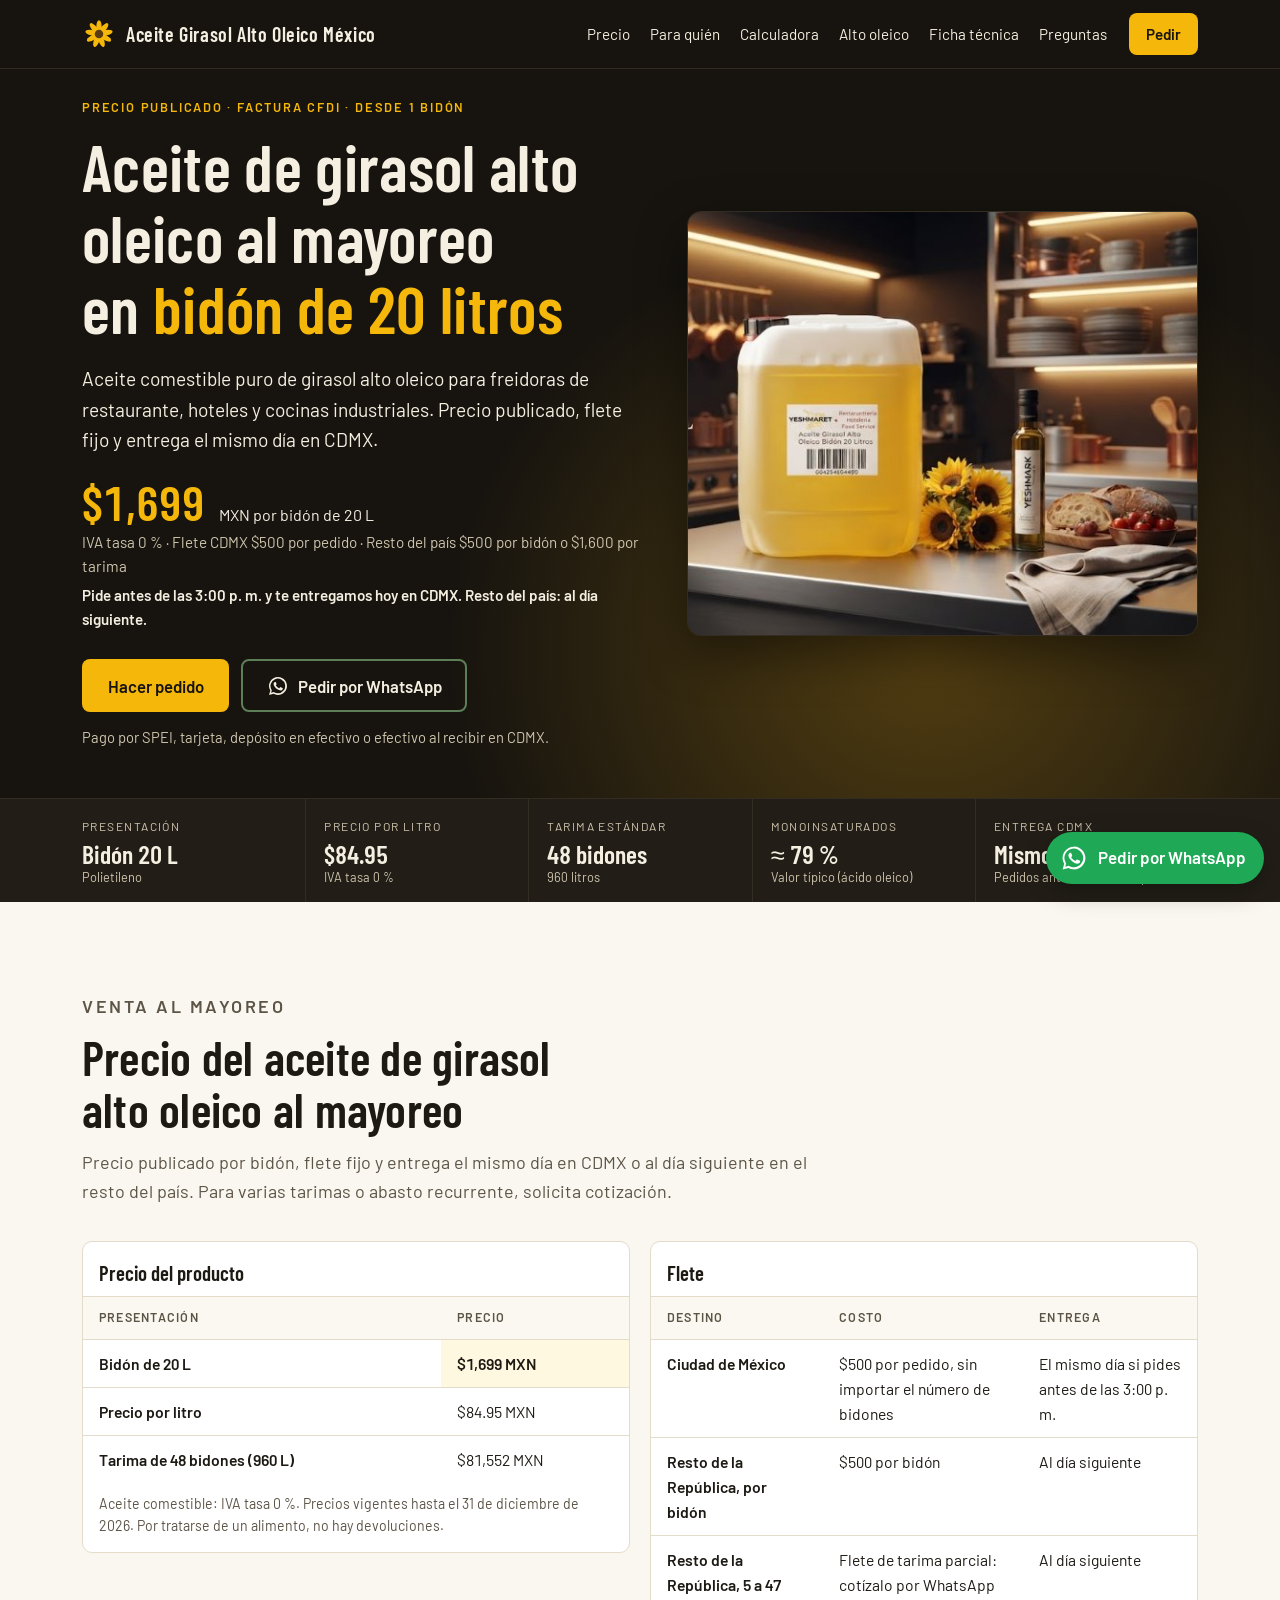
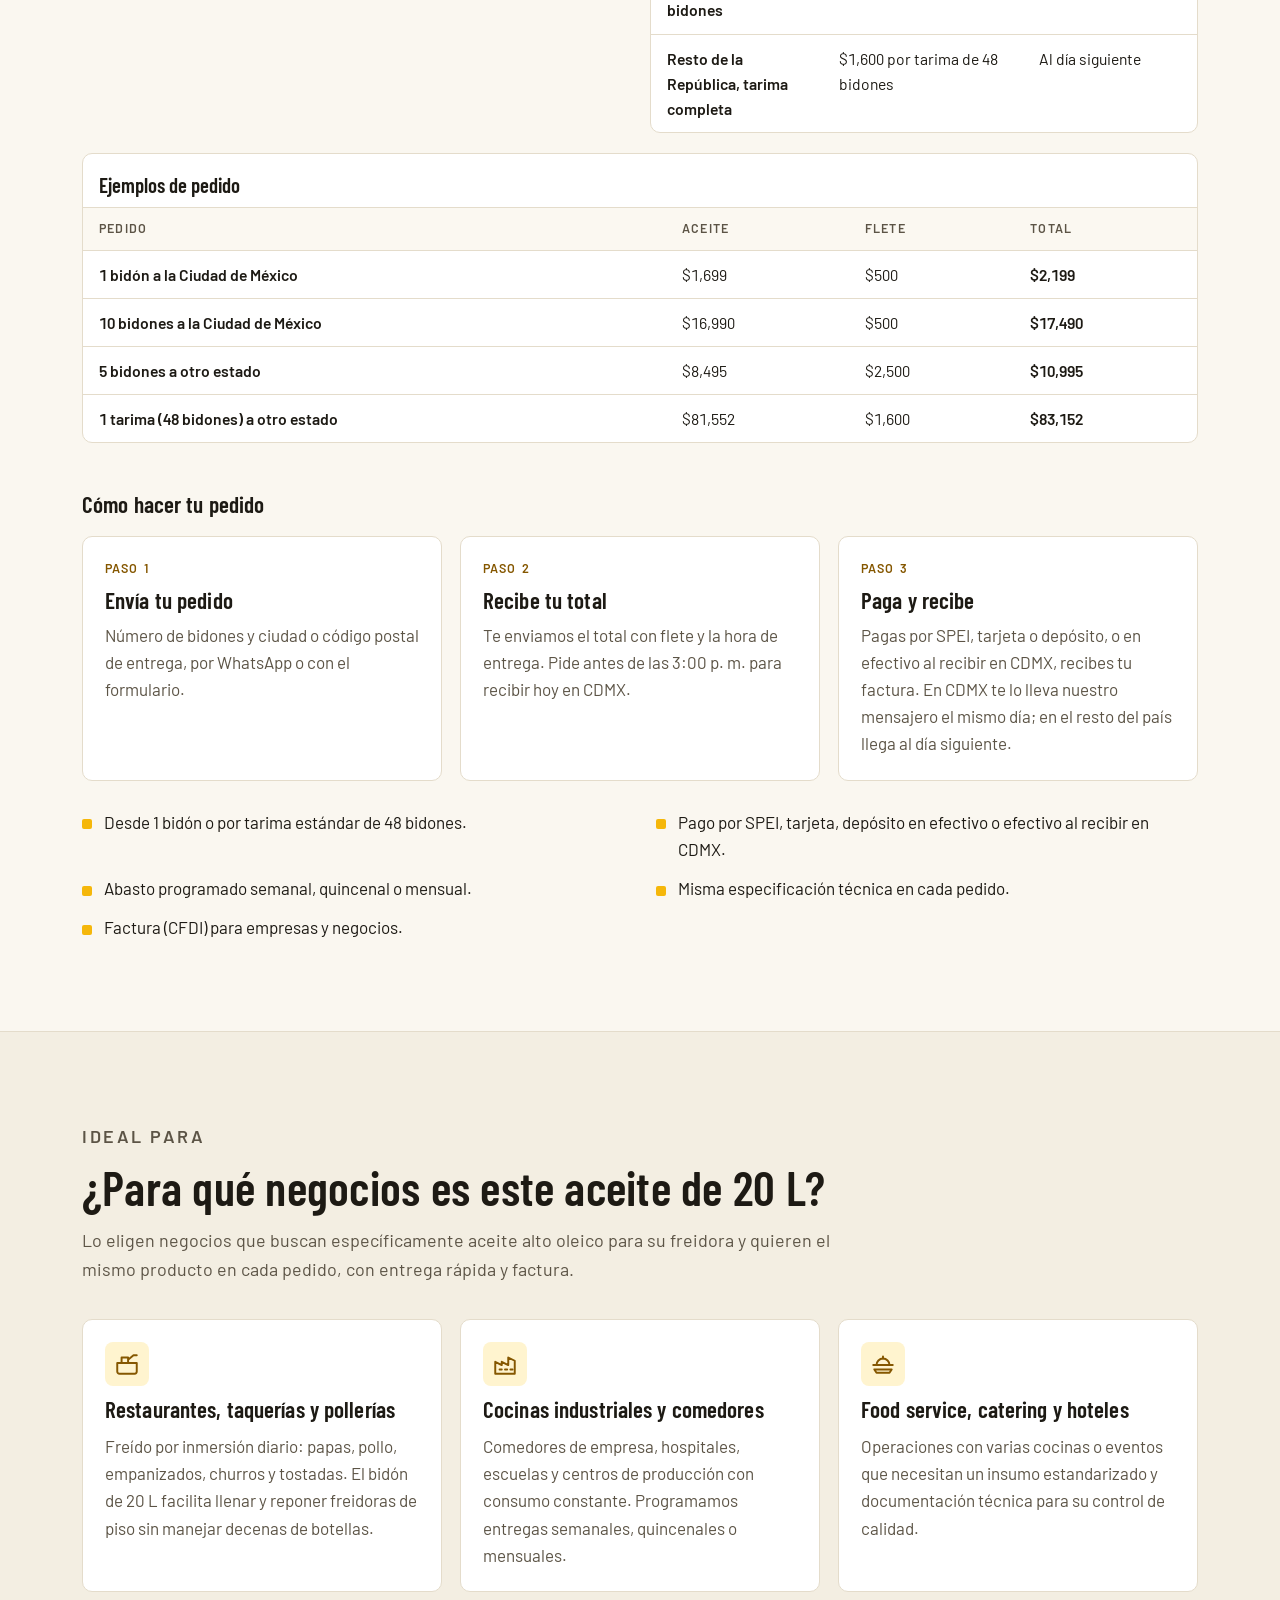
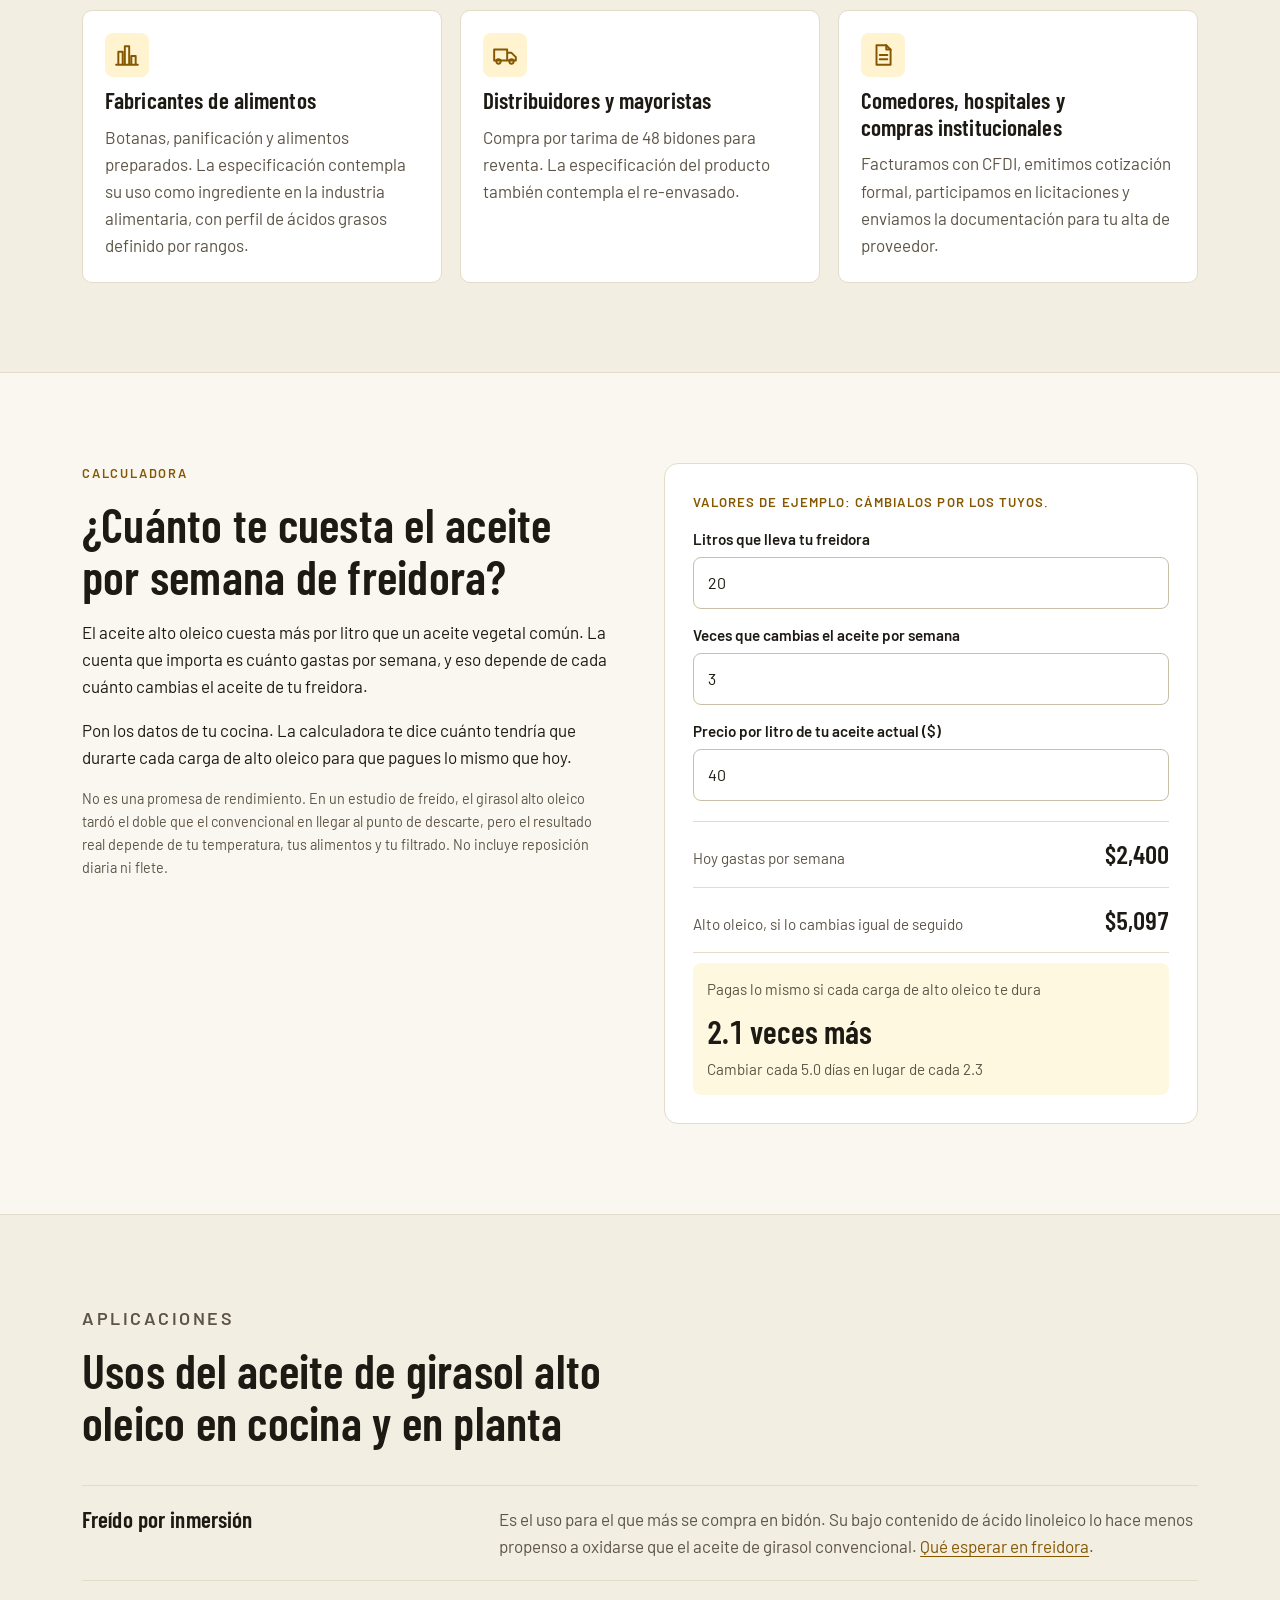
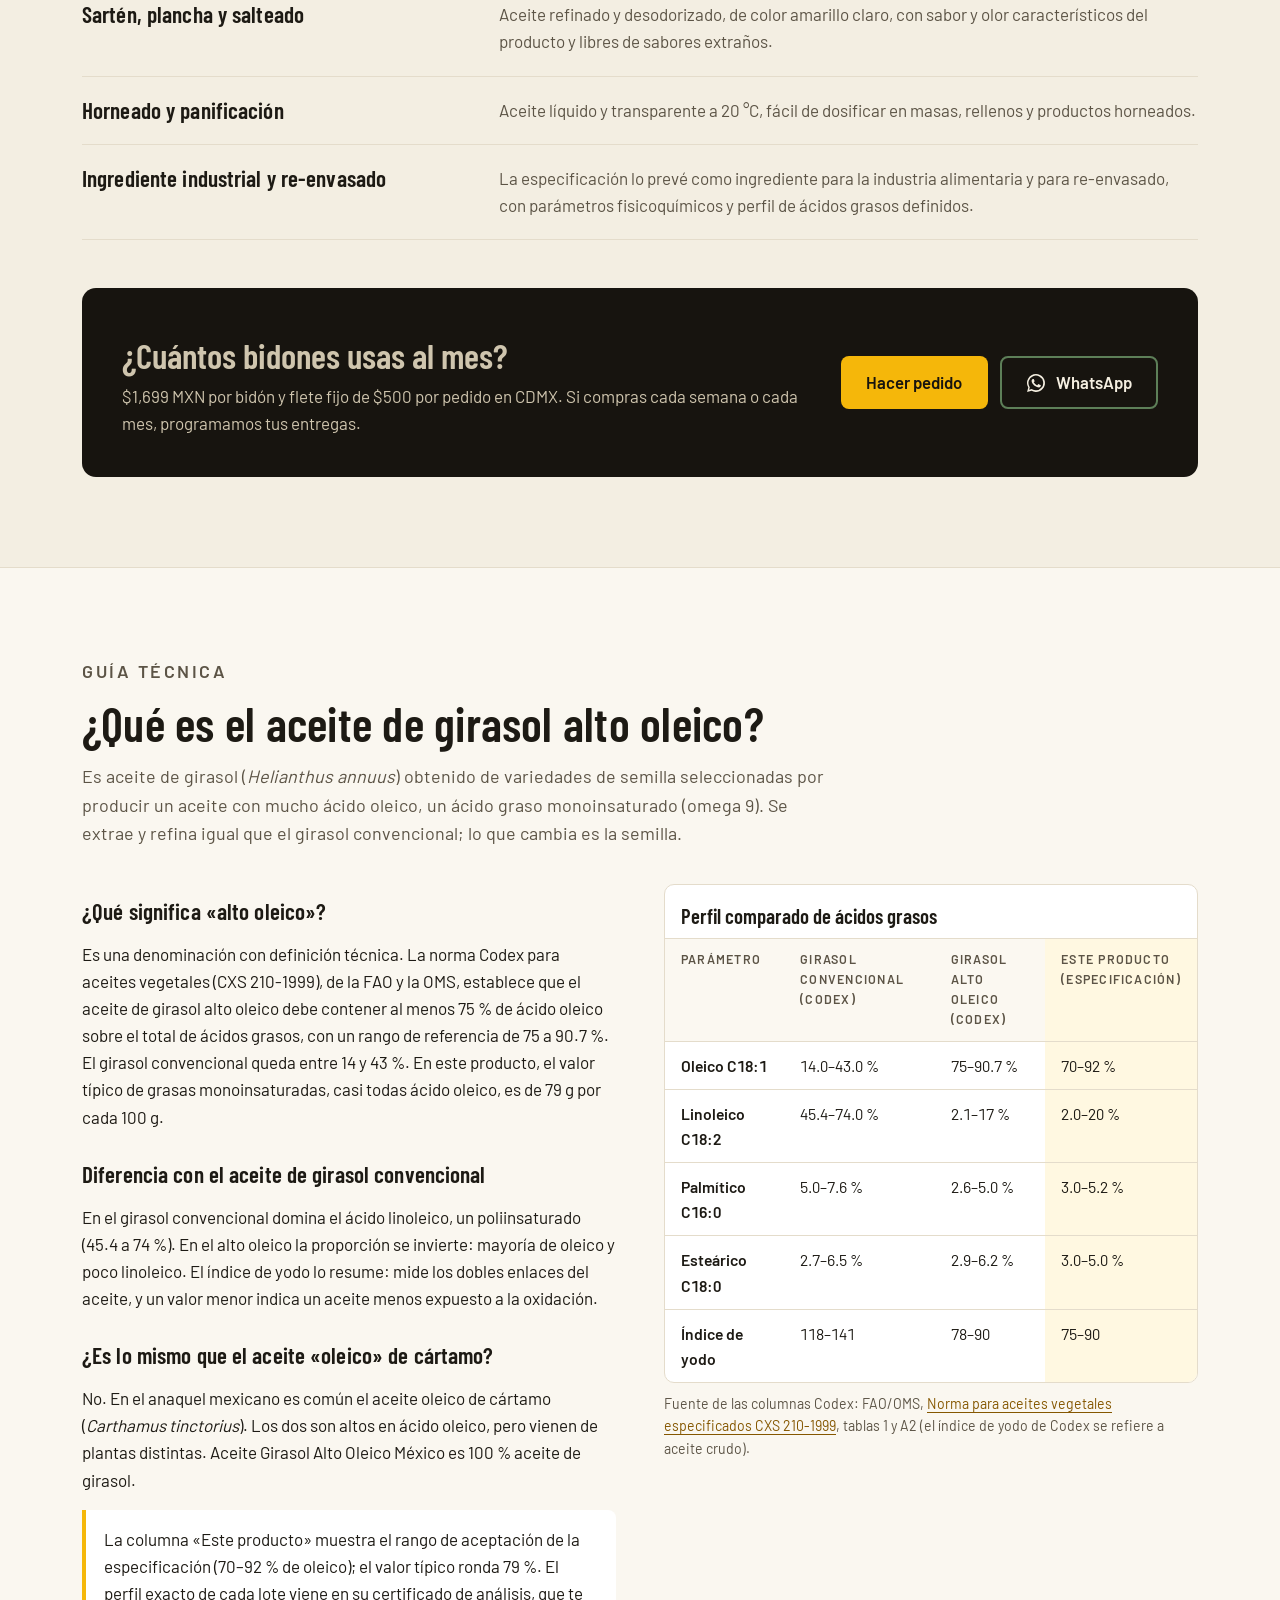
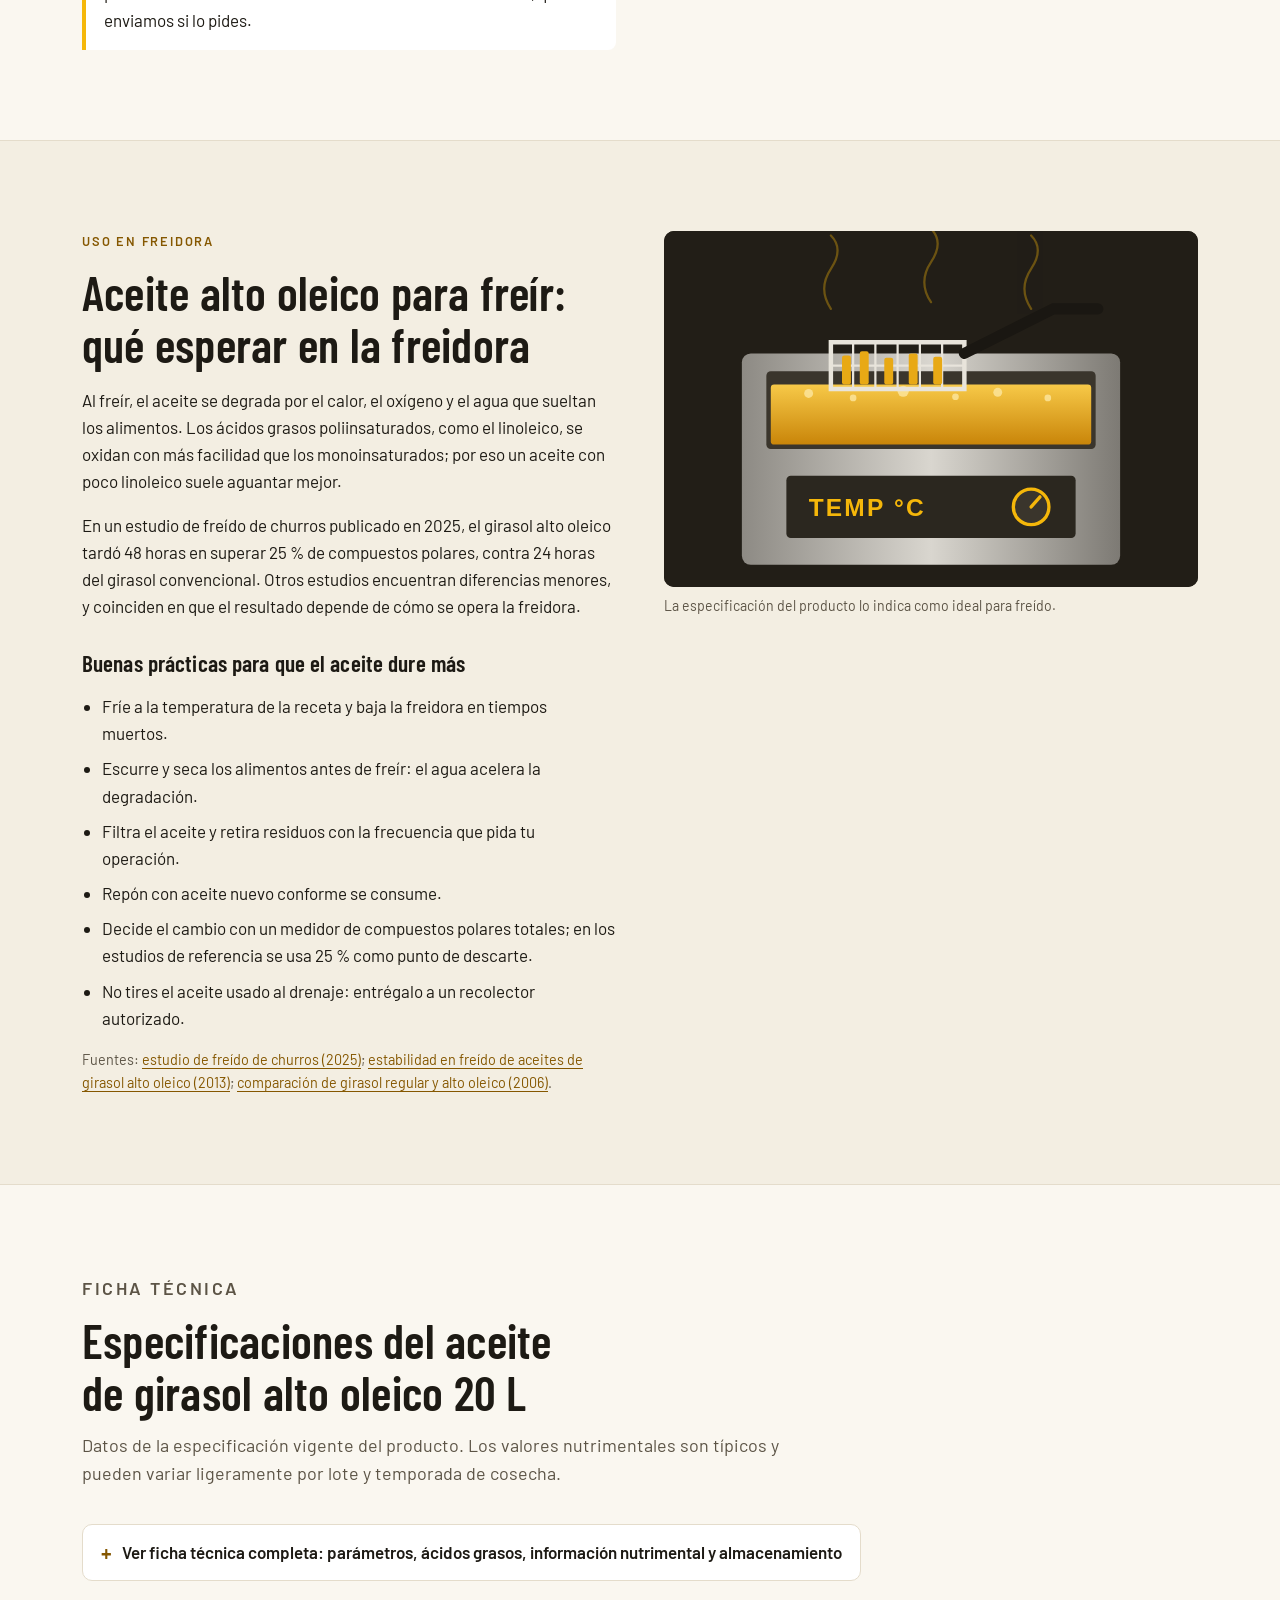
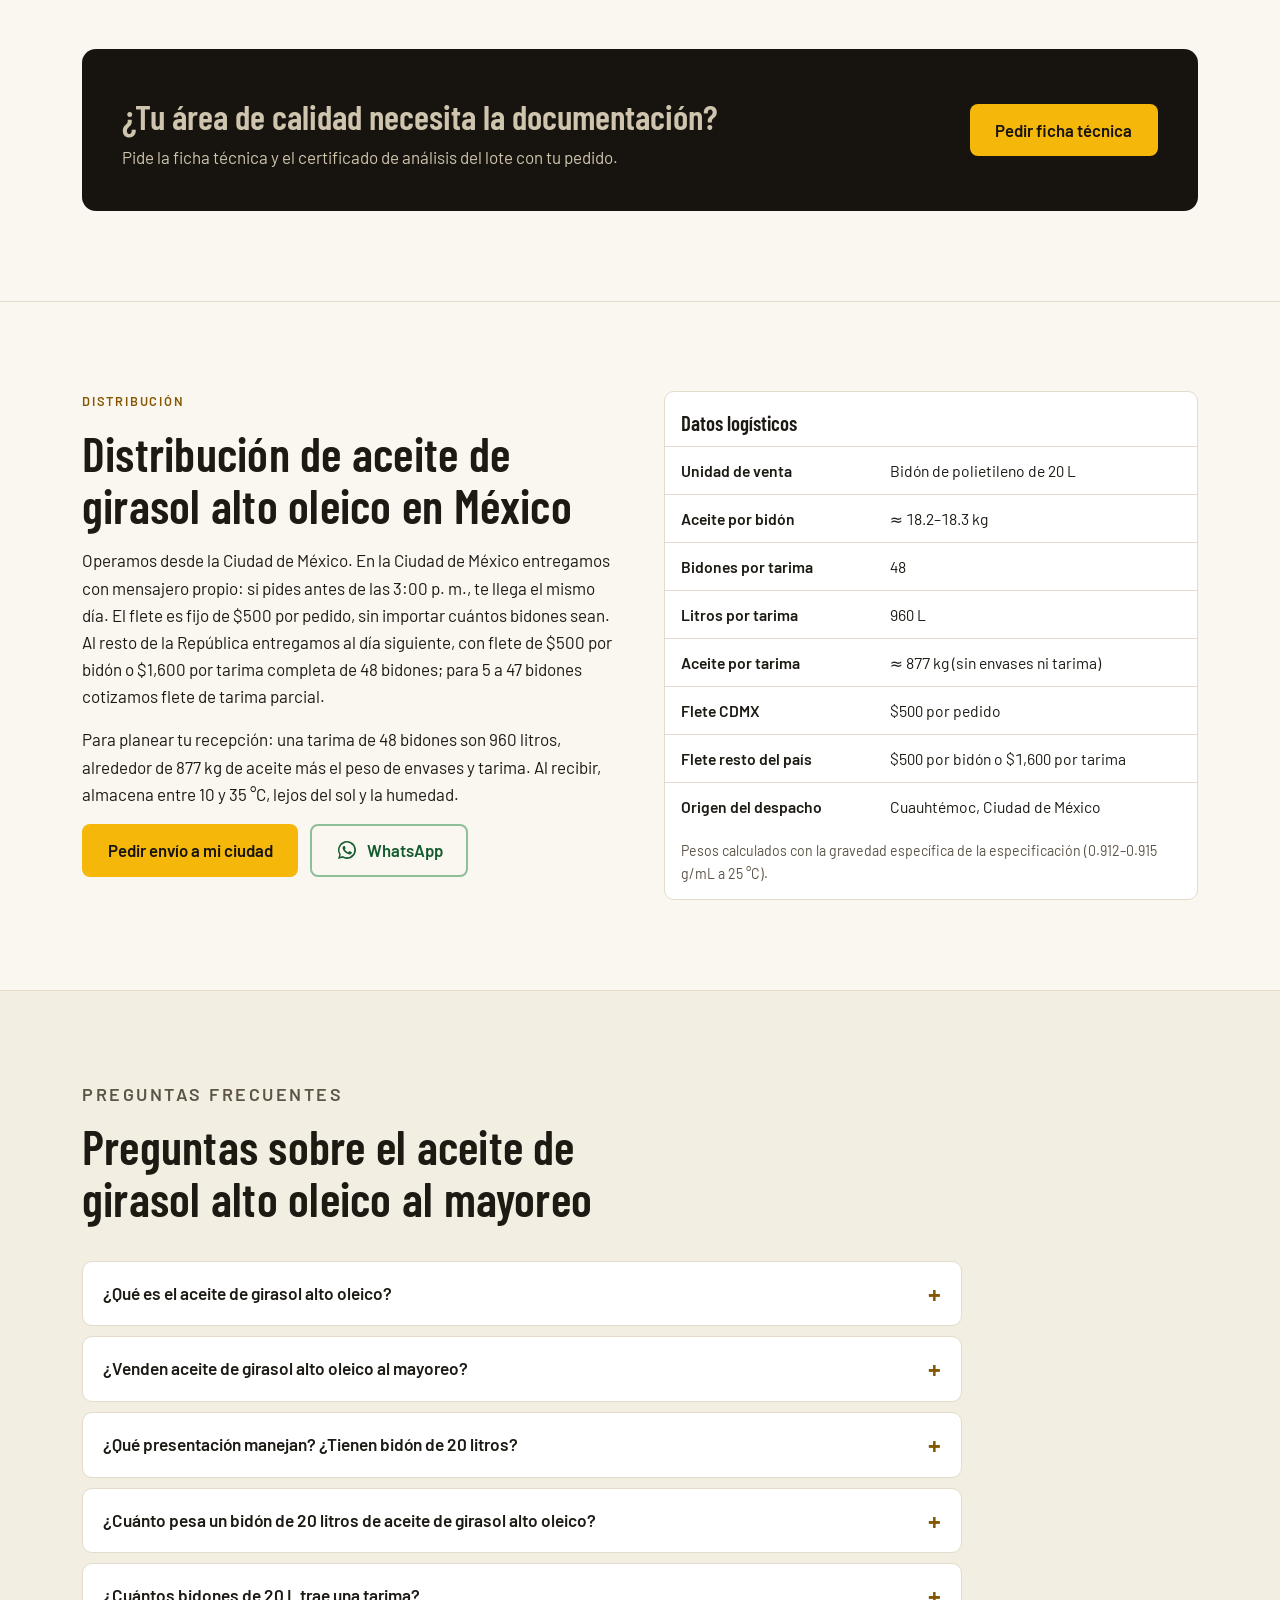
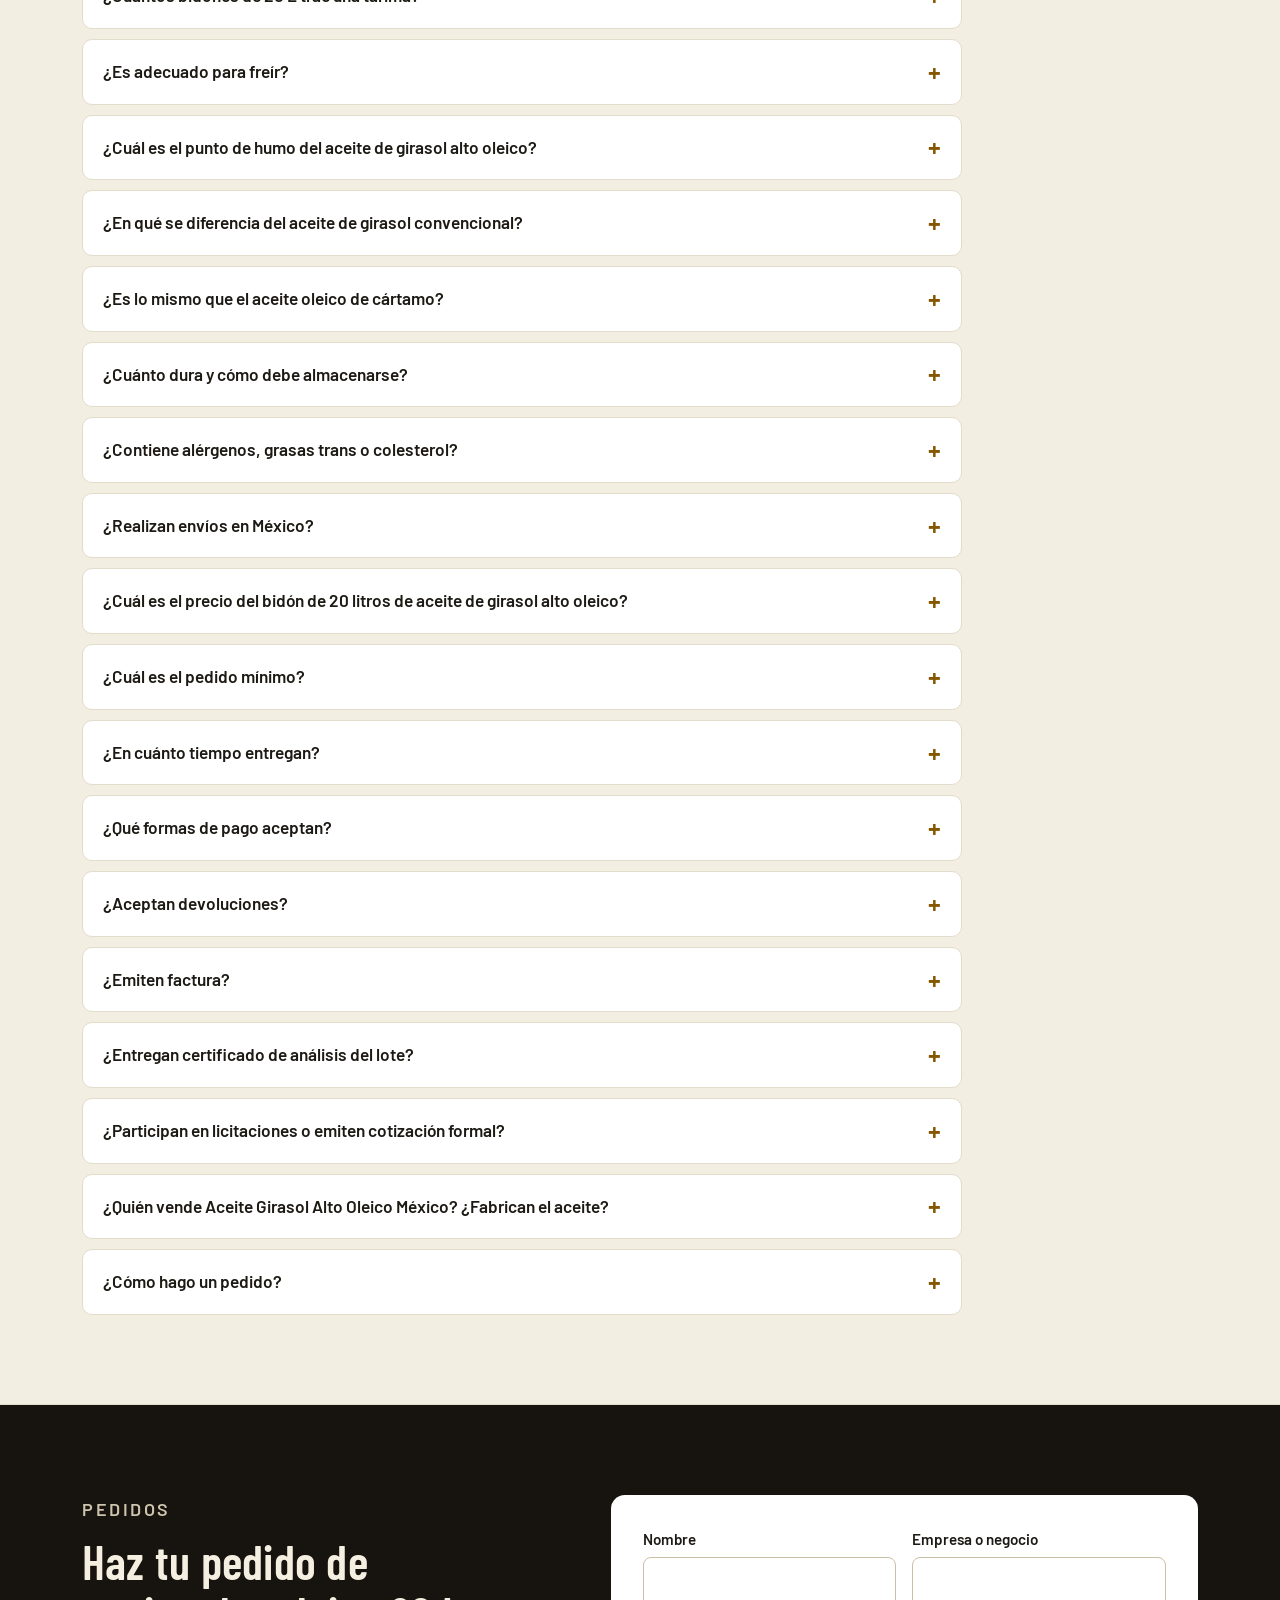
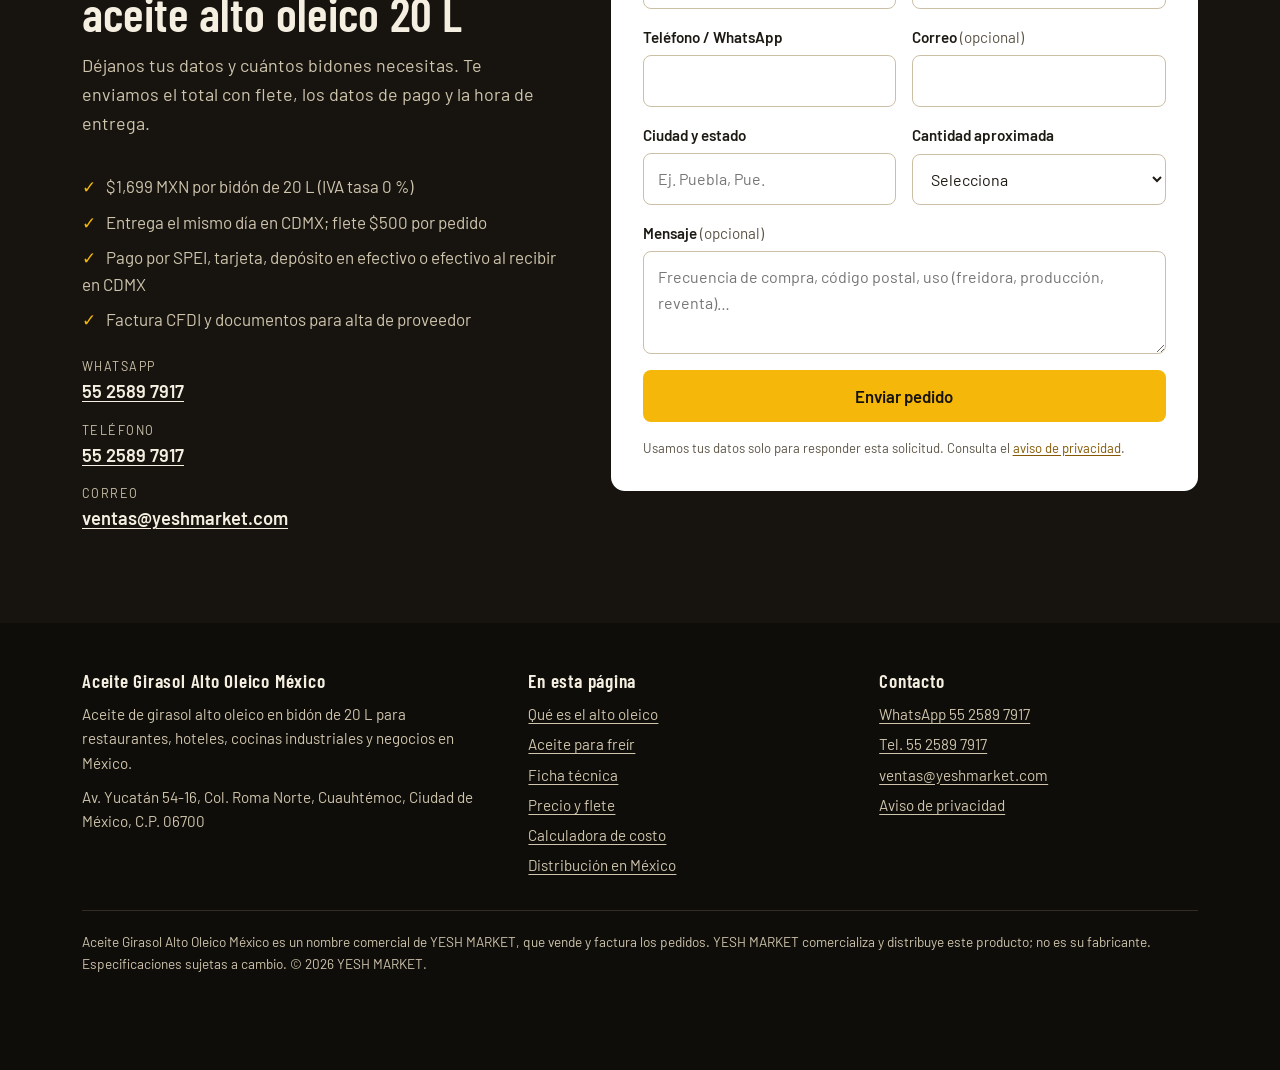
==== commit f14ab2cc: "Add files via upload" ====
--- a/index.html
+++ b/index.html
@@ -307,7 +307,7 @@
 <meta name="twitter:image" content="https://aceitealtooleico.com/assets/img/og-aceite-girasol-alto-oleico-20-litros.jpg">
 <meta name="twitter:image:alt" content="Bidón de 20 litros de aceite de girasol alto oleico al mayoreo">
 
-<script type="application/ld+json">{"@context":"https://schema.org","@graph":[{"@type":"Organization","@id":"https://yeshmarket.com/#organization","name":"YESH MARKET","alternateName":"Aceite Girasol Alto Oleico México","url":"https://yeshmarket.com/","logo":{"@type":"ImageObject","url":"https://aceitealtooleico.com/assets/img/apple-touch-icon.png","width":180,"height":180},"email":"ventas@yeshmarket.com","telephone":"+525525897917","address":{"@type":"PostalAddress","streetAddress":"Av. Yucatán 54-16, Col. Roma Norte","addressLocality":"Cuauhtémoc, Ciudad de México","addressRegion":"CDMX","postalCode":"06700","addressCountry":"MX"},"contactPoint":[{"@type":"ContactPoint","contactType":"sales","telephone":"+525525897917","email":"ventas@yeshmarket.com","areaServed":"MX","availableLanguage":"es"}],"areaServed":{"@type":"Country","name":"México"}},{"@type":"WebSite","@id":"https://aceitealtooleico.com/#website","url":"https://aceitealtooleico.com/","name":"Aceite Girasol Alto Oleico México","publisher":{"@id":"https://yeshmarket.com/#organization"},"inLanguage":"es-MX"},{"@type":"WebPage","@id":"https://aceitealtooleico.com/#webpage","url":"https://aceitealtooleico.com/","name":"Aceite Girasol Alto Oleico México | Bidón 20 L al Mayoreo","description":"Aceite de girasol alto oleico en bidón de 20 L a $1,699 MXN. Entrega el mismo día en CDMX y al día siguiente en el resto del país. Desde 1 bidón.","inLanguage":"es-MX","isPartOf":{"@id":"https://aceitealtooleico.com/#website"},"about":{"@id":"https://aceitealtooleico.com/#producto"},"mainEntity":{"@id":"https://aceitealtooleico.com/#producto"},"primaryImageOfPage":{"@type":"ImageObject","url":"https://aceitealtooleico.com/assets/img/bidon-aceite-girasol-alto-oleico-20-litros.jpg","width":1200,"height":1200},"dateModified":"2026-10-07"},{"@type":"Product","@id":"https://aceitealtooleico.com/#producto","name":"Aceite comestible puro de girasol alto oleico, bidón de 20 L","brand":{"@type":"Brand","name":"Aceite Girasol Alto Oleico México"},"description":"Aceite comestible puro de girasol alto oleico con refinación completa, en bidón de polietileno de 20 litros, para freído, cocinas industriales, food service y producción de alimentos. Venta al mayoreo con cotización por volumen y distribución en México.","image":["https://aceitealtooleico.com/assets/img/bidon-20-litros-aceite-girasol-alto-oleico-cocina.jpg","https://aceitealtooleico.com/assets/img/bidon-aceite-girasol-alto-oleico-20-litros.jpg","https://aceitealtooleico.com/assets/img/bidon-aceite-girasol-alto-oleico-20-litros.webp"],"category":"Aceites comestibles > Aceite de girasol alto oleico","material":"Aceite de girasol (Helianthus annuus)","size":"20 L","url":"https://aceitealtooleico.com/","additionalProperty":[{"@type":"PropertyValue","name":"Presentación","value":"Bidón de polietileno de 20 L"},{"@type":"PropertyValue","name":"Bidones por tarima","value":"48"},{"@type":"PropertyValue","name":"Ácido oleico C18:1","value":"70–92 %"},{"@type":"PropertyValue","name":"Ácido linoleico C18:2","value":"2.0–20 %"},{"@type":"PropertyValue","name":"Ácidos grasos libres (como oleico)","value":"< 0.10 %"},{"@type":"PropertyValue","name":"Índice de peróxido al envasar","value":"< 2.0 meq/kg"},{"@type":"PropertyValue","name":"Índice de yodo","value":"75–90"},{"@type":"PropertyValue","name":"Vida de anaquel","value":"Hasta 12 meses"},{"@type":"PropertyValue","name":"Temperatura de almacenamiento","value":"10–35 °C"}],"offers":{"@type":"Offer","url":"https://aceitealtooleico.com/","price":"1699.00","priceCurrency":"MXN","priceValidUntil":"2026-12-31","itemCondition":"https://schema.org/NewCondition","seller":{"@id":"https://yeshmarket.com/#organization"},"priceSpecification":{"@type":"UnitPriceSpecification","price":"1699.00","priceCurrency":"MXN","valueAddedTaxIncluded":true,"referenceQuantity":{"@type":"QuantitativeValue","value":1,"unitText":"bidón de 20 L"}},"eligibleQuantity":{"@type":"QuantitativeValue","minValue":1,"unitText":"bidón"},"shippingDetails":[{"@type":"OfferShippingDetails","shippingRate":{"@type":"MonetaryAmount","value":"500.00","currency":"MXN"},"shippingDestination":{"@type":"DefinedRegion","addressCountry":"MX","addressRegion":"CMX"},"deliveryTime":{"@type":"ShippingDeliveryTime","handlingTime":{"@type":"QuantitativeValue","minValue":0,"maxValue":0,"unitCode":"DAY"},"transitTime":{"@type":"QuantitativeValue","minValue":0,"maxValue":0,"unitCode":"DAY"}}},{"@type":"OfferShippingDetails","shippingRate":{"@type":"MonetaryAmount","value":"500.00","currency":"MXN"},"shippingDestination":{"@type":"DefinedRegion","addressCountry":"MX"},"deliveryTime":{"@type":"ShippingDeliveryTime","handlingTime":{"@type":"QuantitativeValue","minValue":0,"maxValue":0,"unitCode":"DAY"},"transitTime":{"@type":"QuantitativeValue","minValue":1,"maxValue":1,"unitCode":"DAY"}}}]},"nutrition":{"@type":"NutritionInformation","servingSize":"100 g","calories":"900 kcal","fatContent":"100 g","saturatedFatContent":"9.0 g","unsaturatedFatContent":"91.0 g","transFatContent":"0 g","cholesterolContent":"0 mg","proteinContent":"0 g","carbohydrateContent":"0 g","sodiumContent":"0 mg"}},{"@type":"FAQPage","@id":"https://aceitealtooleico.com/#faq","mainEntity":[{"@type":"Question","name":"¿Qué es el aceite de girasol alto oleico?","acceptedAnswer":{"@type":"Answer","text":"Es aceite de girasol obtenido de variedades de semilla (Helianthus annuus) seleccionadas por producir un aceite con mucho ácido oleico, un ácido graso monoinsaturado. La norma internacional Codex (CXS 210-1999) exige al menos 75 % de ácido oleico para llamarlo alto oleico; el girasol convencional tiene entre 14 y 43 %. En nuestro aceite, el valor típico de monoinsaturados ronda 79 %. El proceso de extracción y refinación es el mismo; lo que cambia es la semilla."}},{"@type":"Question","name":"¿Venden aceite de girasol alto oleico al mayoreo?","acceptedAnswer":{"@type":"Answer","text":"Sí. Aceite Girasol Alto Oleico México vende aceite comestible puro de girasol alto oleico al mayoreo, desde 1 bidón de 20 L hasta tarimas completas de 48 bidones, para restaurantes, cocinas industriales, food service, fabricantes de alimentos, distribuidores y compradores institucionales."}},{"@type":"Question","name":"¿Qué presentación manejan? ¿Tienen bidón de 20 litros?","acceptedAnswer":{"@type":"Answer","text":"Nuestra presentación principal es el bidón de polietileno de 20 litros. Se vende por pieza o por tarima estándar de 48 bidones (960 litros)."}},{"@type":"Question","name":"¿Cuánto pesa un bidón de 20 litros de aceite de girasol alto oleico?","acceptedAnswer":{"@type":"Answer","text":"El aceite de un bidón de 20 L pesa alrededor de 18.2 a 18.3 kg. Lo calculamos con la gravedad específica de la especificación del producto (0.912 a 0.915 g/mL a 25 °C); a eso se suma el peso del envase."}},{"@type":"Question","name":"¿Cuántos bidones de 20 L trae una tarima?","acceptedAnswer":{"@type":"Answer","text":"La configuración estándar es de 48 bidones por tarima: 960 litros, alrededor de 877 kg de aceite sin contar envases ni tarima."}},{"@type":"Question","name":"¿Es adecuado para freír?","acceptedAnswer":{"@type":"Answer","text":"Sí. La especificación del producto lo indica para freído. Al tener poco ácido linoleico (2 a 20 %), es menos propenso a oxidarse que el girasol convencional, que suele tener entre 45 y 74 %. La vida útil real en freidora depende de la temperatura, el tipo de alimento, el filtrado y la reposición de aceite."}},{"@type":"Question","name":"¿Cuál es el punto de humo del aceite de girasol alto oleico?","acceptedAnswer":{"@type":"Answer","text":"La especificación de este producto no declara un punto de humo, así que no publicamos una cifra. Para decidir cuándo cambiar el aceite de una freidora, el indicador más usado en cocinas profesionales es el porcentaje de compuestos polares totales, que se mide con un medidor portátil."}},{"@type":"Question","name":"¿En qué se diferencia del aceite de girasol convencional?","acceptedAnswer":{"@type":"Answer","text":"En su perfil de ácidos grasos. El alto oleico tiene mayoría de ácido oleico (monoinsaturado) y poco linoleico (poliinsaturado); el convencional es al revés. Eso se refleja en un índice de yodo menor (75 a 90 en este producto, frente a 118 a 141 del girasol convencional según Codex), que indica menos dobles enlaces y mayor estabilidad frente a la oxidación."}},{"@type":"Question","name":"¿Es lo mismo que el aceite oleico de cártamo?","acceptedAnswer":{"@type":"Answer","text":"No. En México es común encontrar aceite oleico de cártamo (Carthamus tinctorius). Ambos son aceites altos en ácido oleico, pero vienen de plantas distintas. El que comercializamos es 100 % aceite de girasol (Helianthus annuus)."}},{"@type":"Question","name":"¿Cuánto dura y cómo debe almacenarse?","acceptedAnswer":{"@type":"Answer","text":"En bidón de 20 L la vida de anaquel puede alcanzar 12 meses si se respetan las buenas prácticas de almacenamiento: envase original bien cerrado, lugar fresco y seco, protegido de la luz solar y la humedad, entre 10 y 35 °C. Si se estiba sobre tarimas de madera, se recomienda colocar una separación de cartón."}},{"@type":"Question","name":"¿Contiene alérgenos, grasas trans o colesterol?","acceptedAnswer":{"@type":"Answer","text":"Su único ingrediente es aceite de girasol y no contiene alérgenos como ingrediente. La información nutrimental típica declara 0 mg de grasas trans y 0 mg de colesterol por 100 g. La declaración de alérgenos indica que en la planta de origen se almacenan cacahuate, coco y ajonjolí, sin compartir la línea de envasado; si tu programa de alérgenos lo requiere, solicita la declaración completa."}},{"@type":"Question","name":"¿Realizan envíos en México?","acceptedAnswer":{"@type":"Answer","text":"En la Ciudad de México entregamos con mensajero propio: si pides antes de las 3:00 p. m., te llega el mismo día. El flete es fijo de $500 por pedido, sin importar cuántos bidones sean. Al resto de la República entregamos al día siguiente, con flete de $500 por bidón o $1,600 por tarima completa de 48 bidones; para 5 a 47 bidones cotizamos flete de tarima parcial."}},{"@type":"Question","name":"¿Cuál es el precio del bidón de 20 litros de aceite de girasol alto oleico?","acceptedAnswer":{"@type":"Answer","text":"$1,699 MXN por bidón de 20 L ($84.95 por litro); el aceite comestible tiene IVA tasa 0 %. Una tarima de 48 bidones cuesta $81,552 MXN. El flete es aparte: $500 por pedido en la Ciudad de México y, en el resto de la República, $500 por bidón o $1,600 por tarima completa. Para varias tarimas o abasto recurrente, solicita cotización."}},{"@type":"Question","name":"¿Cuál es el pedido mínimo?","acceptedAnswer":{"@type":"Answer","text":"Vendemos desde 1 bidón de 20 L. En la Ciudad de México el flete es de $500 por pedido, así que conviene juntar varios bidones en una sola entrega."}},{"@type":"Question","name":"¿En cuánto tiempo entregan?","acceptedAnswer":{"@type":"Answer","text":"En la Ciudad de México entregamos con mensajero propio: si pides antes de las 3:00 p. m., te llega el mismo día. En el resto de la República, al día siguiente."}},{"@type":"Question","name":"¿Qué formas de pago aceptan?","acceptedAnswer":{"@type":"Answer","text":"Aceptamos SPEI, tarjeta y depósito en efectivo. En la Ciudad de México también puedes pagar en efectivo al recibir. No manejamos crédito."}},{"@type":"Question","name":"¿Emiten factura?","acceptedAnswer":{"@type":"Answer","text":"Sí. Facturamos con CFDI como YESH MARKET. Si tu empresa necesita darnos de alta como proveedor, te enviamos constancia de situación fiscal, opinión de cumplimiento del SAT y carátula bancaria."}},{"@type":"Question","name":"¿Entregan certificado de análisis del lote?","acceptedAnswer":{"@type":"Answer","text":"Sí. A solicitud enviamos el certificado de análisis del lote que te entregamos, la ficha técnica y las certificaciones disponibles del producto."}},{"@type":"Question","name":"¿Participan en licitaciones o emiten cotización formal?","acceptedAnswer":{"@type":"Answer","text":"Sí. Para comedores industriales, hospitales, universidades y otras instituciones preparamos cotización formal por escrito y participamos en licitaciones. Envíanos las bases o el requerimiento a ventas@yeshmarket.com o por WhatsApp al 55 2589 7917."}},{"@type":"Question","name":"¿Quién vende Aceite Girasol Alto Oleico México? ¿Fabrican el aceite?","acceptedAnswer":{"@type":"Answer","text":"Aceite Girasol Alto Oleico México es el nombre comercial con el que YESH MARKET, distribuidor B2B en la Ciudad de México, vende y factura este aceite. El aceite no lo producimos nosotros: lo adquirimos de su productor y lo vendemos al mayoreo, con precio publicado, entrega rápida y atención por WhatsApp."}},{"@type":"Question","name":"¿Cómo hago un pedido?","acceptedAnswer":{"@type":"Answer","text":"Escríbenos por WhatsApp al 55 2589 7917 o llena el formulario de esta página con el número de bidones y la colonia o ciudad de entrega. Te enviamos el total con flete y la hora de entrega."}}]}]}</script>
+<script type="application/ld+json">{"@context":"https://schema.org","@graph":[{"@type":"Organization","@id":"https://yeshmarket.com/#organization","name":"YESH MARKET","alternateName":"Aceite Girasol Alto Oleico México","url":"https://yeshmarket.com/","logo":{"@type":"ImageObject","url":"https://aceitealtooleico.com/assets/img/apple-touch-icon.png","width":180,"height":180},"email":"ventas@yeshmarket.com","telephone":"+525525897917","address":{"@type":"PostalAddress","streetAddress":"Av. Yucatán 54-16, Col. Roma Norte","addressLocality":"Cuauhtémoc, Ciudad de México","addressRegion":"CDMX","postalCode":"06700","addressCountry":"MX"},"contactPoint":[{"@type":"ContactPoint","contactType":"sales","telephone":"+525525897917","email":"ventas@yeshmarket.com","areaServed":"MX","availableLanguage":"es"}],"areaServed":{"@type":"Country","name":"México"}},{"@type":"WebSite","@id":"https://aceitealtooleico.com/#website","url":"https://aceitealtooleico.com/","name":"Aceite Girasol Alto Oleico México","publisher":{"@id":"https://yeshmarket.com/#organization"},"inLanguage":"es-MX"},{"@type":"WebPage","@id":"https://aceitealtooleico.com/#webpage","url":"https://aceitealtooleico.com/","name":"Aceite Girasol Alto Oleico México | Bidón 20 L al Mayoreo","description":"Aceite de girasol alto oleico en bidón de 20 L a $1,699 MXN. Entrega el mismo día en CDMX y al día siguiente en el resto del país. Desde 1 bidón.","inLanguage":"es-MX","isPartOf":{"@id":"https://aceitealtooleico.com/#website"},"about":{"@id":"https://aceitealtooleico.com/#producto"},"mainEntity":{"@id":"https://aceitealtooleico.com/#producto"},"primaryImageOfPage":{"@type":"ImageObject","url":"https://aceitealtooleico.com/assets/img/bidon-aceite-girasol-alto-oleico-20-litros.jpg","width":1200,"height":1200},"dateModified":"2026-10-08"},{"@type":"Product","@id":"https://aceitealtooleico.com/#producto","name":"Aceite comestible puro de girasol alto oleico, bidón de 20 L","brand":{"@type":"Brand","name":"Aceite Girasol Alto Oleico México"},"description":"Aceite comestible puro de girasol alto oleico con refinación completa, en bidón de polietileno de 20 litros, para freído, cocinas industriales, food service y producción de alimentos. Venta al mayoreo con cotización por volumen y distribución en México.","image":["https://aceitealtooleico.com/assets/img/bidon-20-litros-aceite-girasol-alto-oleico-cocina.jpg","https://aceitealtooleico.com/assets/img/bidon-aceite-girasol-alto-oleico-20-litros.jpg","https://aceitealtooleico.com/assets/img/bidon-aceite-girasol-alto-oleico-20-litros.webp"],"category":"Aceites comestibles > Aceite de girasol alto oleico","material":"Aceite de girasol (Helianthus annuus)","size":"20 L","url":"https://aceitealtooleico.com/","additionalProperty":[{"@type":"PropertyValue","name":"Presentación","value":"Bidón de polietileno de 20 L"},{"@type":"PropertyValue","name":"Bidones por tarima","value":"48"},{"@type":"PropertyValue","name":"Ácido oleico C18:1","value":"70–92 %"},{"@type":"PropertyValue","name":"Ácido linoleico C18:2","value":"2.0–20 %"},{"@type":"PropertyValue","name":"Ácidos grasos libres (como oleico)","value":"< 0.10 %"},{"@type":"PropertyValue","name":"Índice de peróxido al envasar","value":"< 2.0 meq/kg"},{"@type":"PropertyValue","name":"Índice de yodo","value":"75–90"},{"@type":"PropertyValue","name":"Vida de anaquel","value":"Hasta 12 meses"},{"@type":"PropertyValue","name":"Temperatura de almacenamiento","value":"10–35 °C"}],"offers":{"@type":"Offer","url":"https://aceitealtooleico.com/","price":"1699.00","priceCurrency":"MXN","priceValidUntil":"2026-12-31","itemCondition":"https://schema.org/NewCondition","availability":"https://schema.org/InStock","hasMerchantReturnPolicy":{"@type":"MerchantReturnPolicy","applicableCountry":"MX","returnPolicyCategory":"https://schema.org/MerchantReturnNotPermitted"},"validFrom":"2026-10-07","seller":{"@id":"https://yeshmarket.com/#organization"},"priceSpecification":{"@type":"UnitPriceSpecification","price":"1699.00","priceCurrency":"MXN","valueAddedTaxIncluded":true,"referenceQuantity":{"@type":"QuantitativeValue","value":1,"unitText":"bidón de 20 L"}},"eligibleQuantity":{"@type":"QuantitativeValue","minValue":1,"unitText":"bidón"},"shippingDetails":[{"@type":"OfferShippingDetails","shippingRate":{"@type":"MonetaryAmount","value":"500.00","currency":"MXN"},"shippingDestination":{"@type":"DefinedRegion","addressCountry":"MX","addressRegion":"CMX"},"deliveryTime":{"@type":"ShippingDeliveryTime","handlingTime":{"@type":"QuantitativeValue","minValue":0,"maxValue":0,"unitCode":"DAY"},"transitTime":{"@type":"QuantitativeValue","minValue":0,"maxValue":0,"unitCode":"DAY"}}},{"@type":"OfferShippingDetails","shippingRate":{"@type":"MonetaryAmount","value":"500.00","currency":"MXN"},"shippingDestination":{"@type":"DefinedRegion","addressCountry":"MX"},"deliveryTime":{"@type":"ShippingDeliveryTime","handlingTime":{"@type":"QuantitativeValue","minValue":0,"maxValue":0,"unitCode":"DAY"},"transitTime":{"@type":"QuantitativeValue","minValue":1,"maxValue":1,"unitCode":"DAY"}}}]},"nutrition":{"@type":"NutritionInformation","servingSize":"100 g","calories":"900 kcal","fatContent":"100 g","saturatedFatContent":"9.0 g","unsaturatedFatContent":"91.0 g","transFatContent":"0 g","cholesterolContent":"0 mg","proteinContent":"0 g","carbohydrateContent":"0 g","sodiumContent":"0 mg"}},{"@type":"FAQPage","@id":"https://aceitealtooleico.com/#faq","mainEntity":[{"@type":"Question","name":"¿Qué es el aceite de girasol alto oleico?","acceptedAnswer":{"@type":"Answer","text":"Es aceite de girasol obtenido de variedades de semilla (Helianthus annuus) seleccionadas por producir un aceite con mucho ácido oleico, un ácido graso monoinsaturado. La norma internacional Codex (CXS 210-1999) exige al menos 75 % de ácido oleico para llamarlo alto oleico; el girasol convencional tiene entre 14 y 43 %. En nuestro aceite, el valor típico de monoinsaturados ronda 79 %. El proceso de extracción y refinación es el mismo; lo que cambia es la semilla."}},{"@type":"Question","name":"¿Venden aceite de girasol alto oleico al mayoreo?","acceptedAnswer":{"@type":"Answer","text":"Sí. Aceite Girasol Alto Oleico México vende aceite comestible puro de girasol alto oleico al mayoreo, desde 1 bidón de 20 L hasta tarimas completas de 48 bidones, para restaurantes, cocinas industriales, food service, fabricantes de alimentos, distribuidores y compradores institucionales."}},{"@type":"Question","name":"¿Qué presentación manejan? ¿Tienen bidón de 20 litros?","acceptedAnswer":{"@type":"Answer","text":"Nuestra presentación principal es el bidón de polietileno de 20 litros. Se vende por pieza o por tarima estándar de 48 bidones (960 litros)."}},{"@type":"Question","name":"¿Cuánto pesa un bidón de 20 litros de aceite de girasol alto oleico?","acceptedAnswer":{"@type":"Answer","text":"El aceite de un bidón de 20 L pesa alrededor de 18.2 a 18.3 kg. Lo calculamos con la gravedad específica de la especificación del producto (0.912 a 0.915 g/mL a 25 °C); a eso se suma el peso del envase."}},{"@type":"Question","name":"¿Cuántos bidones de 20 L trae una tarima?","acceptedAnswer":{"@type":"Answer","text":"La configuración estándar es de 48 bidones por tarima: 960 litros, alrededor de 877 kg de aceite sin contar envases ni tarima."}},{"@type":"Question","name":"¿Es adecuado para freír?","acceptedAnswer":{"@type":"Answer","text":"Sí. La especificación del producto lo indica para freído. Al tener poco ácido linoleico (2 a 20 %), es menos propenso a oxidarse que el girasol convencional, que suele tener entre 45 y 74 %. La vida útil real en freidora depende de la temperatura, el tipo de alimento, el filtrado y la reposición de aceite."}},{"@type":"Question","name":"¿Cuál es el punto de humo del aceite de girasol alto oleico?","acceptedAnswer":{"@type":"Answer","text":"La especificación de este producto no declara un punto de humo, así que no publicamos una cifra. Para decidir cuándo cambiar el aceite de una freidora, el indicador más usado en cocinas profesionales es el porcentaje de compuestos polares totales, que se mide con un medidor portátil."}},{"@type":"Question","name":"¿En qué se diferencia del aceite de girasol convencional?","acceptedAnswer":{"@type":"Answer","text":"En su perfil de ácidos grasos. El alto oleico tiene mayoría de ácido oleico (monoinsaturado) y poco linoleico (poliinsaturado); el convencional es al revés. Eso se refleja en un índice de yodo menor (75 a 90 en este producto, frente a 118 a 141 del girasol convencional según Codex), que indica menos dobles enlaces y mayor estabilidad frente a la oxidación."}},{"@type":"Question","name":"¿Es lo mismo que el aceite oleico de cártamo?","acceptedAnswer":{"@type":"Answer","text":"No. En México es común encontrar aceite oleico de cártamo (Carthamus tinctorius). Ambos son aceites altos en ácido oleico, pero vienen de plantas distintas. El que comercializamos es 100 % aceite de girasol (Helianthus annuus)."}},{"@type":"Question","name":"¿Cuánto dura y cómo debe almacenarse?","acceptedAnswer":{"@type":"Answer","text":"En bidón de 20 L la vida de anaquel puede alcanzar 12 meses si se respetan las buenas prácticas de almacenamiento: envase original bien cerrado, lugar fresco y seco, protegido de la luz solar y la humedad, entre 10 y 35 °C. Si se estiba sobre tarimas de madera, se recomienda colocar una separación de cartón."}},{"@type":"Question","name":"¿Contiene alérgenos, grasas trans o colesterol?","acceptedAnswer":{"@type":"Answer","text":"Su único ingrediente es aceite de girasol y no contiene alérgenos como ingrediente. La información nutrimental típica declara 0 mg de grasas trans y 0 mg de colesterol por 100 g. La declaración de alérgenos indica que en la planta de origen se almacenan cacahuate, coco y ajonjolí, sin compartir la línea de envasado; si tu programa de alérgenos lo requiere, solicita la declaración completa."}},{"@type":"Question","name":"¿Realizan envíos en México?","acceptedAnswer":{"@type":"Answer","text":"En la Ciudad de México entregamos con mensajero propio: si pides antes de las 3:00 p. m., te llega el mismo día. El flete es fijo de $500 por pedido, sin importar cuántos bidones sean. Al resto de la República entregamos al día siguiente, con flete de $500 por bidón o $1,600 por tarima completa de 48 bidones; para 5 a 47 bidones cotizamos flete de tarima parcial."}},{"@type":"Question","name":"¿Cuál es el precio del bidón de 20 litros de aceite de girasol alto oleico?","acceptedAnswer":{"@type":"Answer","text":"$1,699 MXN por bidón de 20 L ($84.95 por litro); el aceite comestible tiene IVA tasa 0 %. Una tarima de 48 bidones cuesta $81,552 MXN. El flete es aparte: $500 por pedido en la Ciudad de México y, en el resto de la República, $500 por bidón o $1,600 por tarima completa. Para varias tarimas o abasto recurrente, solicita cotización."}},{"@type":"Question","name":"¿Cuál es el pedido mínimo?","acceptedAnswer":{"@type":"Answer","text":"Vendemos desde 1 bidón de 20 L. En la Ciudad de México el flete es de $500 por pedido, así que conviene juntar varios bidones en una sola entrega."}},{"@type":"Question","name":"¿En cuánto tiempo entregan?","acceptedAnswer":{"@type":"Answer","text":"En la Ciudad de México entregamos con mensajero propio: si pides antes de las 3:00 p. m., te llega el mismo día. En el resto de la República, al día siguiente."}},{"@type":"Question","name":"¿Qué formas de pago aceptan?","acceptedAnswer":{"@type":"Answer","text":"Aceptamos SPEI, tarjeta y depósito en efectivo. En la Ciudad de México también puedes pagar en efectivo al recibir. No manejamos crédito."}},{"@type":"Question","name":"¿Aceptan devoluciones?","acceptedAnswer":{"@type":"Answer","text":"No. Por tratarse de un producto alimenticio, no aceptamos devoluciones."}},{"@type":"Question","name":"¿Emiten factura?","acceptedAnswer":{"@type":"Answer","text":"Sí. Facturamos con CFDI como YESH MARKET. Si tu empresa necesita darnos de alta como proveedor, te enviamos constancia de situación fiscal, opinión de cumplimiento del SAT y carátula bancaria."}},{"@type":"Question","name":"¿Entregan certificado de análisis del lote?","acceptedAnswer":{"@type":"Answer","text":"Sí. A solicitud enviamos el certificado de análisis del lote que te entregamos, la ficha técnica y las certificaciones disponibles del producto."}},{"@type":"Question","name":"¿Participan en licitaciones o emiten cotización formal?","acceptedAnswer":{"@type":"Answer","text":"Sí. Para comedores industriales, hospitales, universidades y otras instituciones preparamos cotización formal por escrito y participamos en licitaciones. Envíanos las bases o el requerimiento a ventas@yeshmarket.com o por WhatsApp al 55 2589 7917."}},{"@type":"Question","name":"¿Quién vende Aceite Girasol Alto Oleico México? ¿Fabrican el aceite?","acceptedAnswer":{"@type":"Answer","text":"Aceite Girasol Alto Oleico México es el nombre comercial con el que YESH MARKET, distribuidor B2B en la Ciudad de México, vende y factura este aceite. El aceite no lo producimos nosotros: lo adquirimos de su productor y lo vendemos al mayoreo, con precio publicado, entrega rápida y atención por WhatsApp."}},{"@type":"Question","name":"¿Cómo hago un pedido?","acceptedAnswer":{"@type":"Answer","text":"Escríbenos por WhatsApp al 55 2589 7917 o llena el formulario de esta página con el número de bidones y la colonia o ciudad de entrega. Te enviamos el total con flete y la hora de entrega."}}]}]}</script>
 
 <script>(function(w,d,s,l,i){w[l]=w[l]||[];w[l].push({'gtm.start':new Date().getTime(),event:'gtm.js'});var f=d.getElementsByTagName(s)[0],j=d.createElement(s),dl=l!='dataLayer'?'&l='+l:'';j.async=true;j.src='https://www.googletagmanager.com/gtm.js?id='+i+dl;f.parentNode.insertBefore(j,f);})(window,document,'script','dataLayer','GTM-WRLJZZM7');</script>
 
@@ -395,7 +395,7 @@
               <tr><th scope="row">Tarima de 48 bidones (960 L)</th><td>$81,552 MXN</td></tr>
             </tbody>
           </table>
-          <p class="tnote" style="padding:0 16px 14px">Aceite comestible: IVA tasa 0 %. Precios vigentes hasta el 31 de diciembre de 2026.</p>
+          <p class="tnote" style="padding:0 16px 14px">Aceite comestible: IVA tasa 0 %. Precios vigentes hasta el 31 de diciembre de 2026. Por tratarse de un alimento, no hay devoluciones.</p>
         </div>
         <div class="table-wrap">
           <table>
@@ -755,6 +755,7 @@
         <details><summary>¿Cuál es el pedido mínimo?</summary><div><p>Vendemos desde 1 bidón de 20 L. En la Ciudad de México el flete es de $500 por pedido, así que conviene juntar varios bidones en una sola entrega.</p></div></details>
         <details><summary>¿En cuánto tiempo entregan?</summary><div><p>En la Ciudad de México entregamos con mensajero propio: si pides antes de las 3:00 p. m., te llega el mismo día. En el resto de la República, al día siguiente.</p></div></details>
         <details><summary>¿Qué formas de pago aceptan?</summary><div><p>Aceptamos SPEI, tarjeta y depósito en efectivo. En la Ciudad de México también puedes pagar en efectivo al recibir. No manejamos crédito.</p></div></details>
+        <details><summary>¿Aceptan devoluciones?</summary><div><p>No. Por tratarse de un producto alimenticio, no aceptamos devoluciones.</p></div></details>
         <details><summary>¿Emiten factura?</summary><div><p>Sí. Facturamos con CFDI como YESH MARKET. Si tu empresa necesita darnos de alta como proveedor, te enviamos constancia de situación fiscal, opinión de cumplimiento del SAT y carátula bancaria.</p></div></details>
         <details><summary>¿Entregan certificado de análisis del lote?</summary><div><p>Sí. A solicitud enviamos el certificado de análisis del lote que te entregamos, la ficha técnica y las certificaciones disponibles del producto.</p></div></details>
         <details><summary>¿Participan en licitaciones o emiten cotización formal?</summary><div><p>Sí. Para comedores industriales, hospitales, universidades y otras instituciones preparamos cotización formal por escrito y participamos en licitaciones. Envíanos las bases o el requerimiento a ventas@yeshmarket.com o por WhatsApp al 55 2589 7917.</p></div></details>
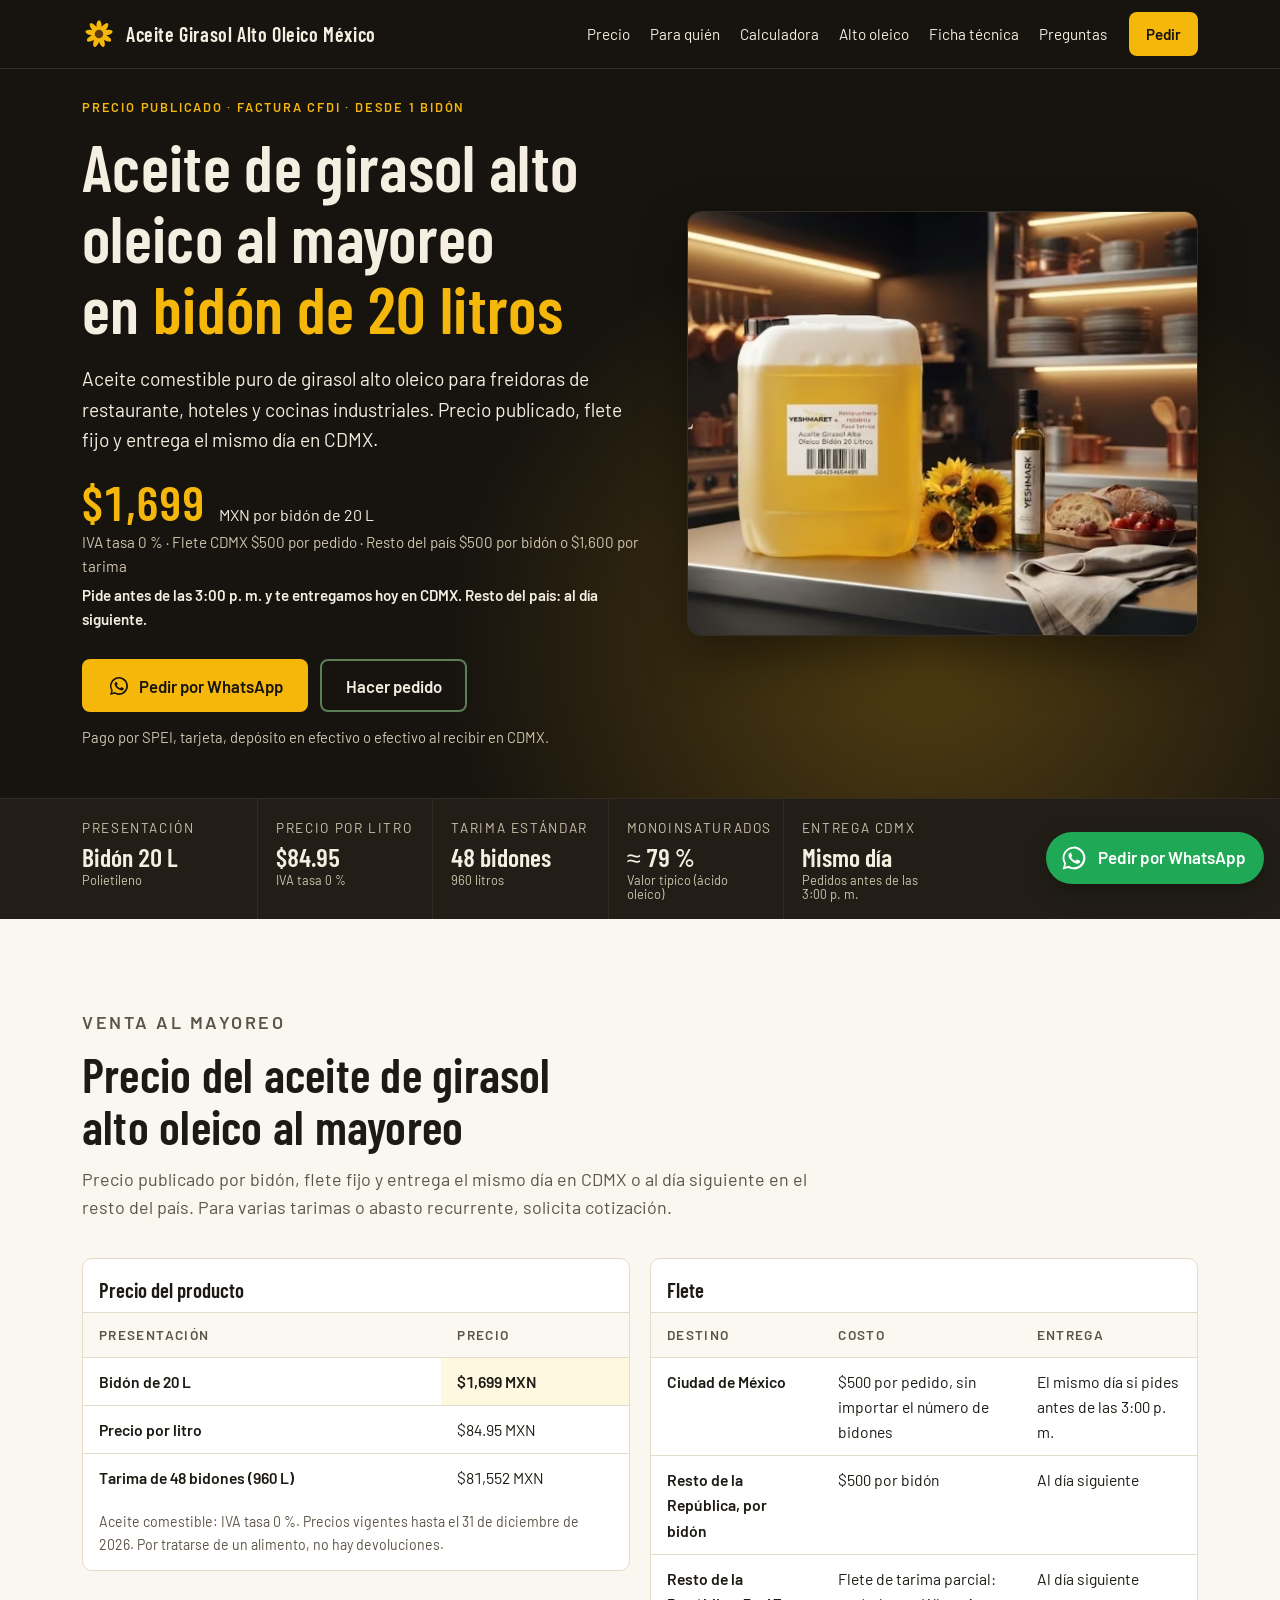
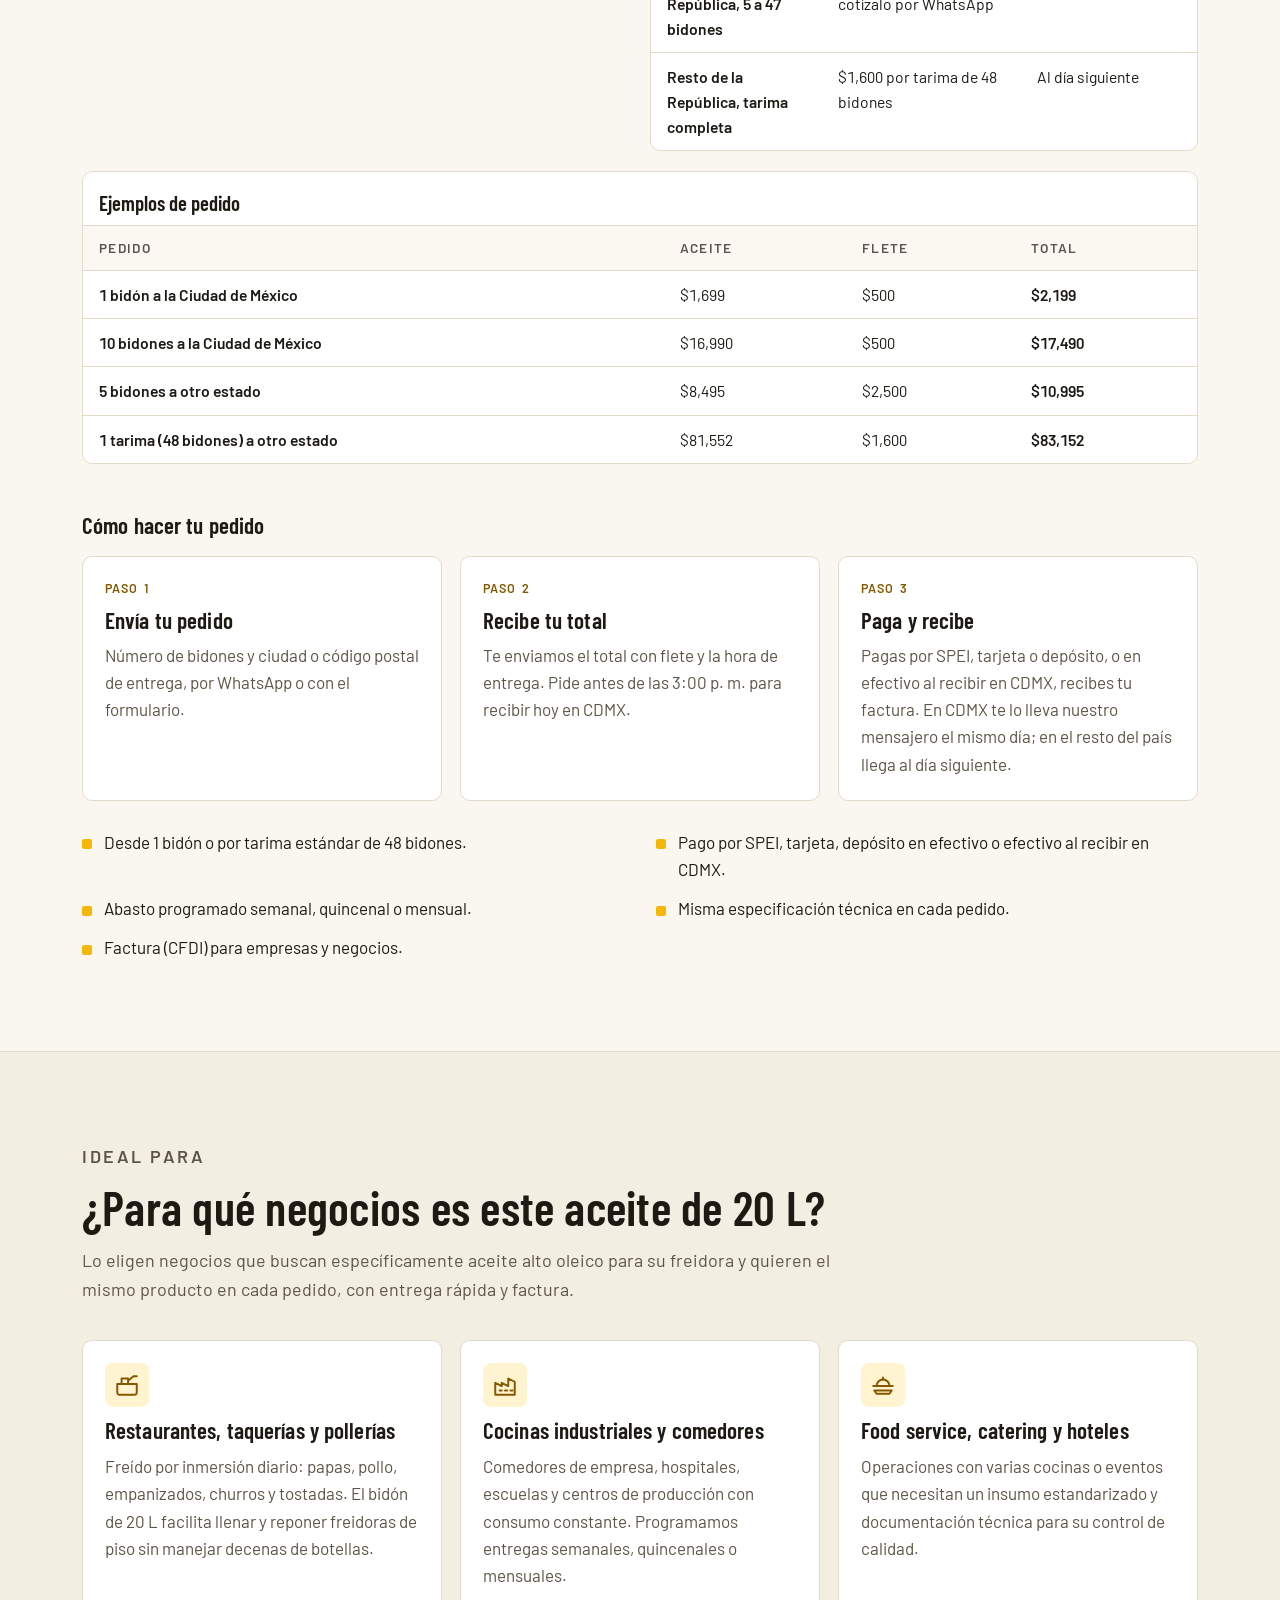
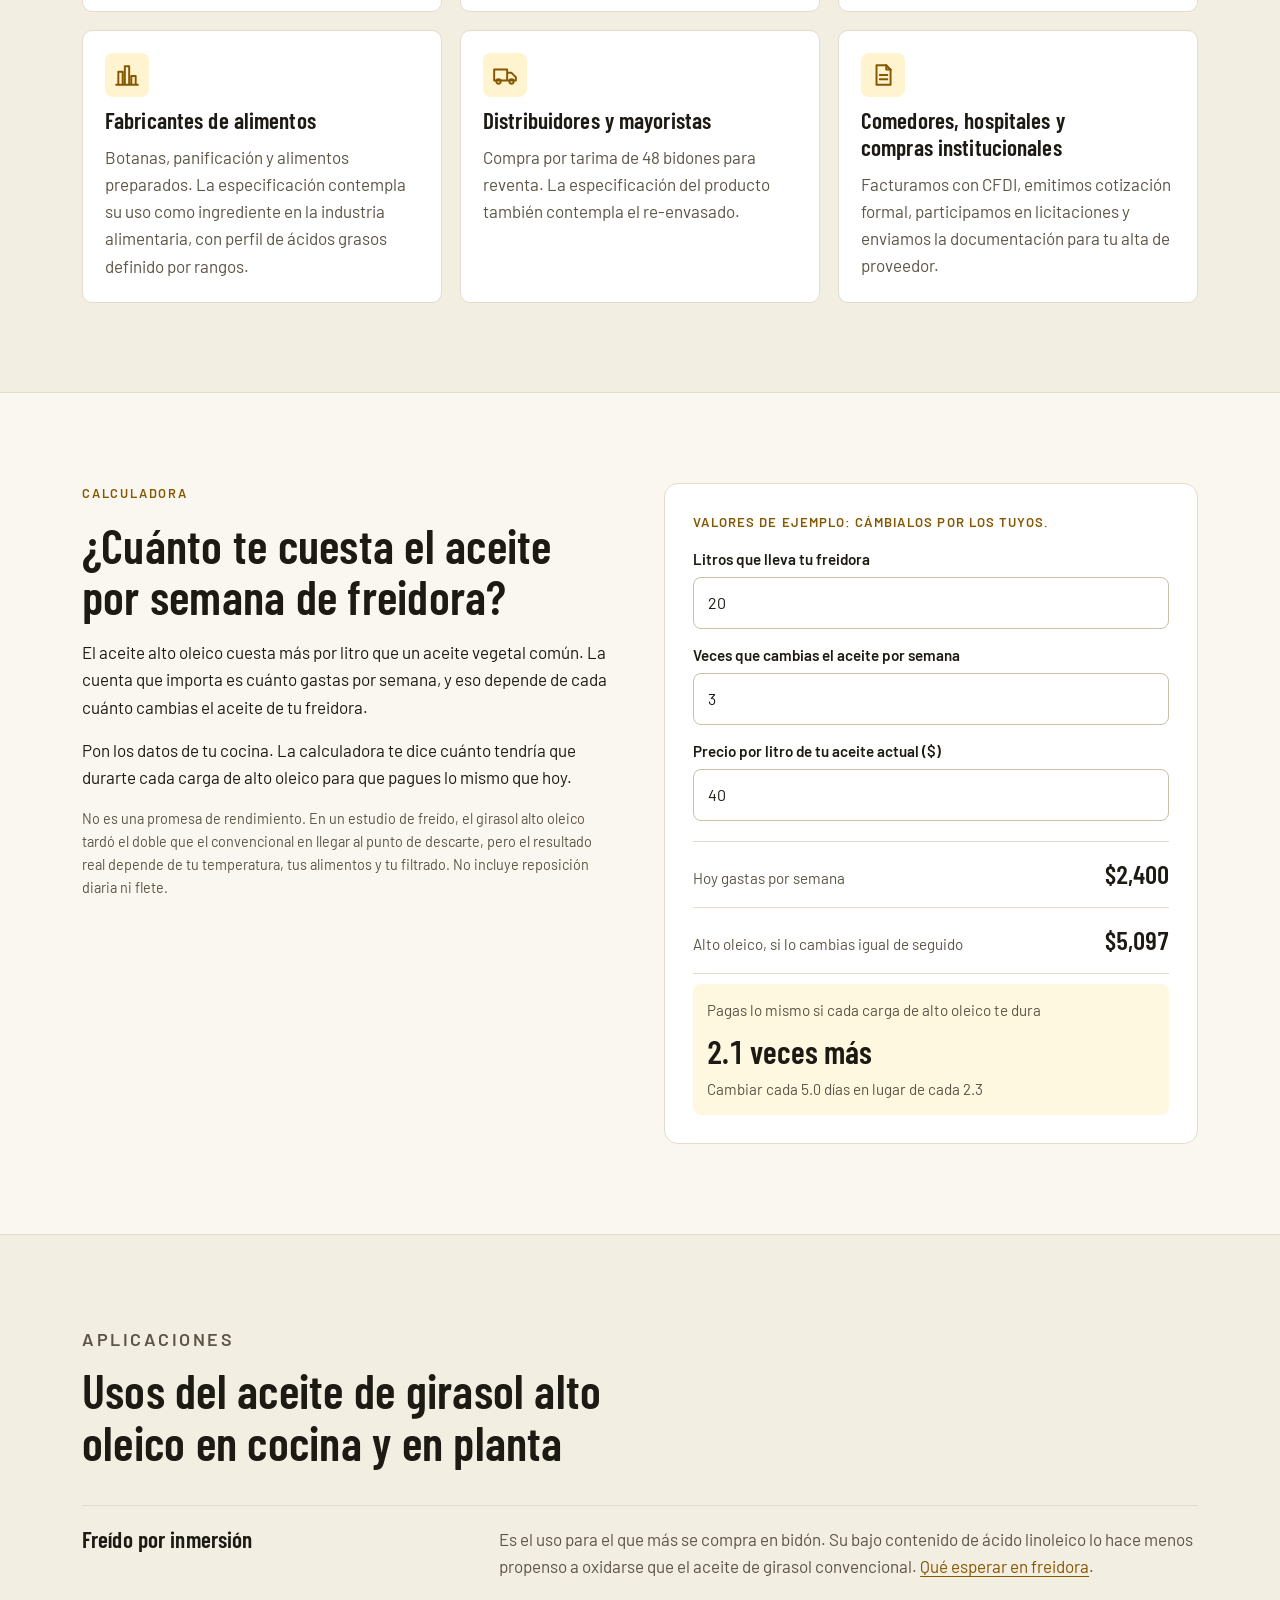
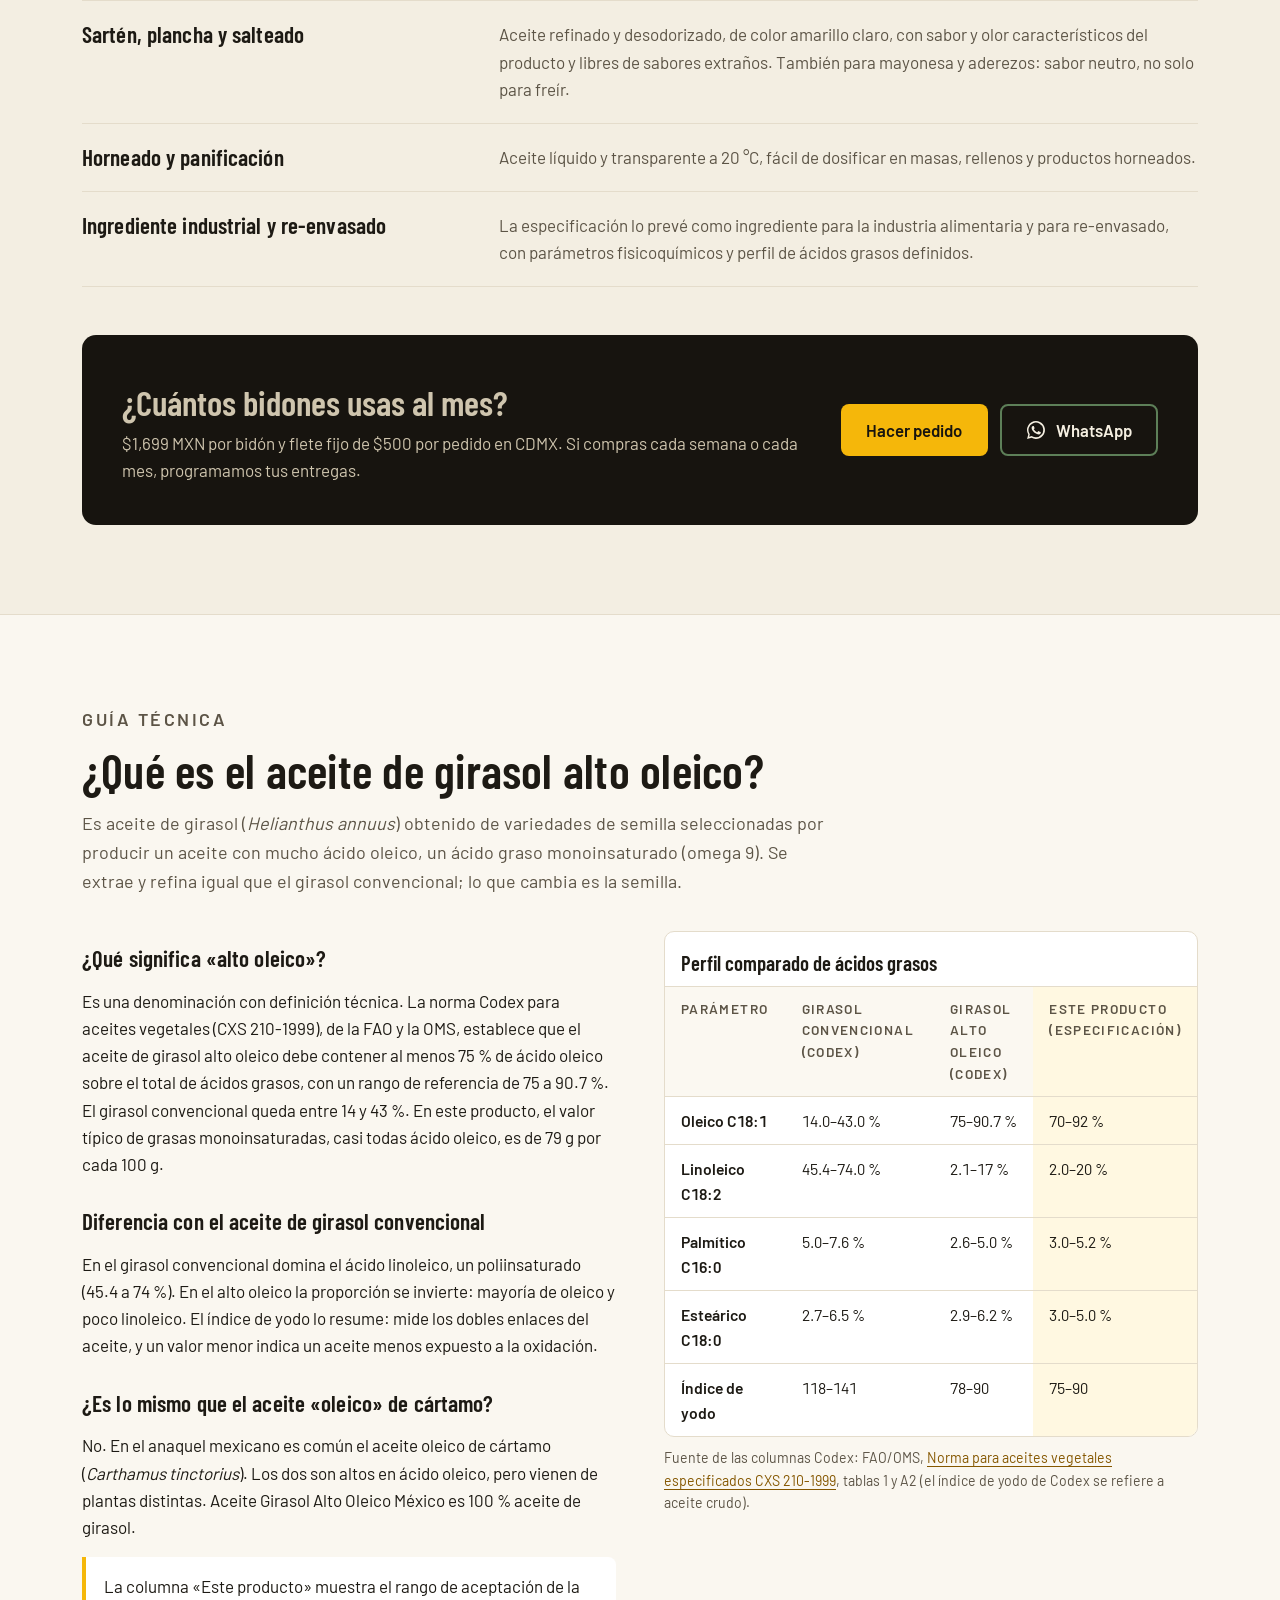
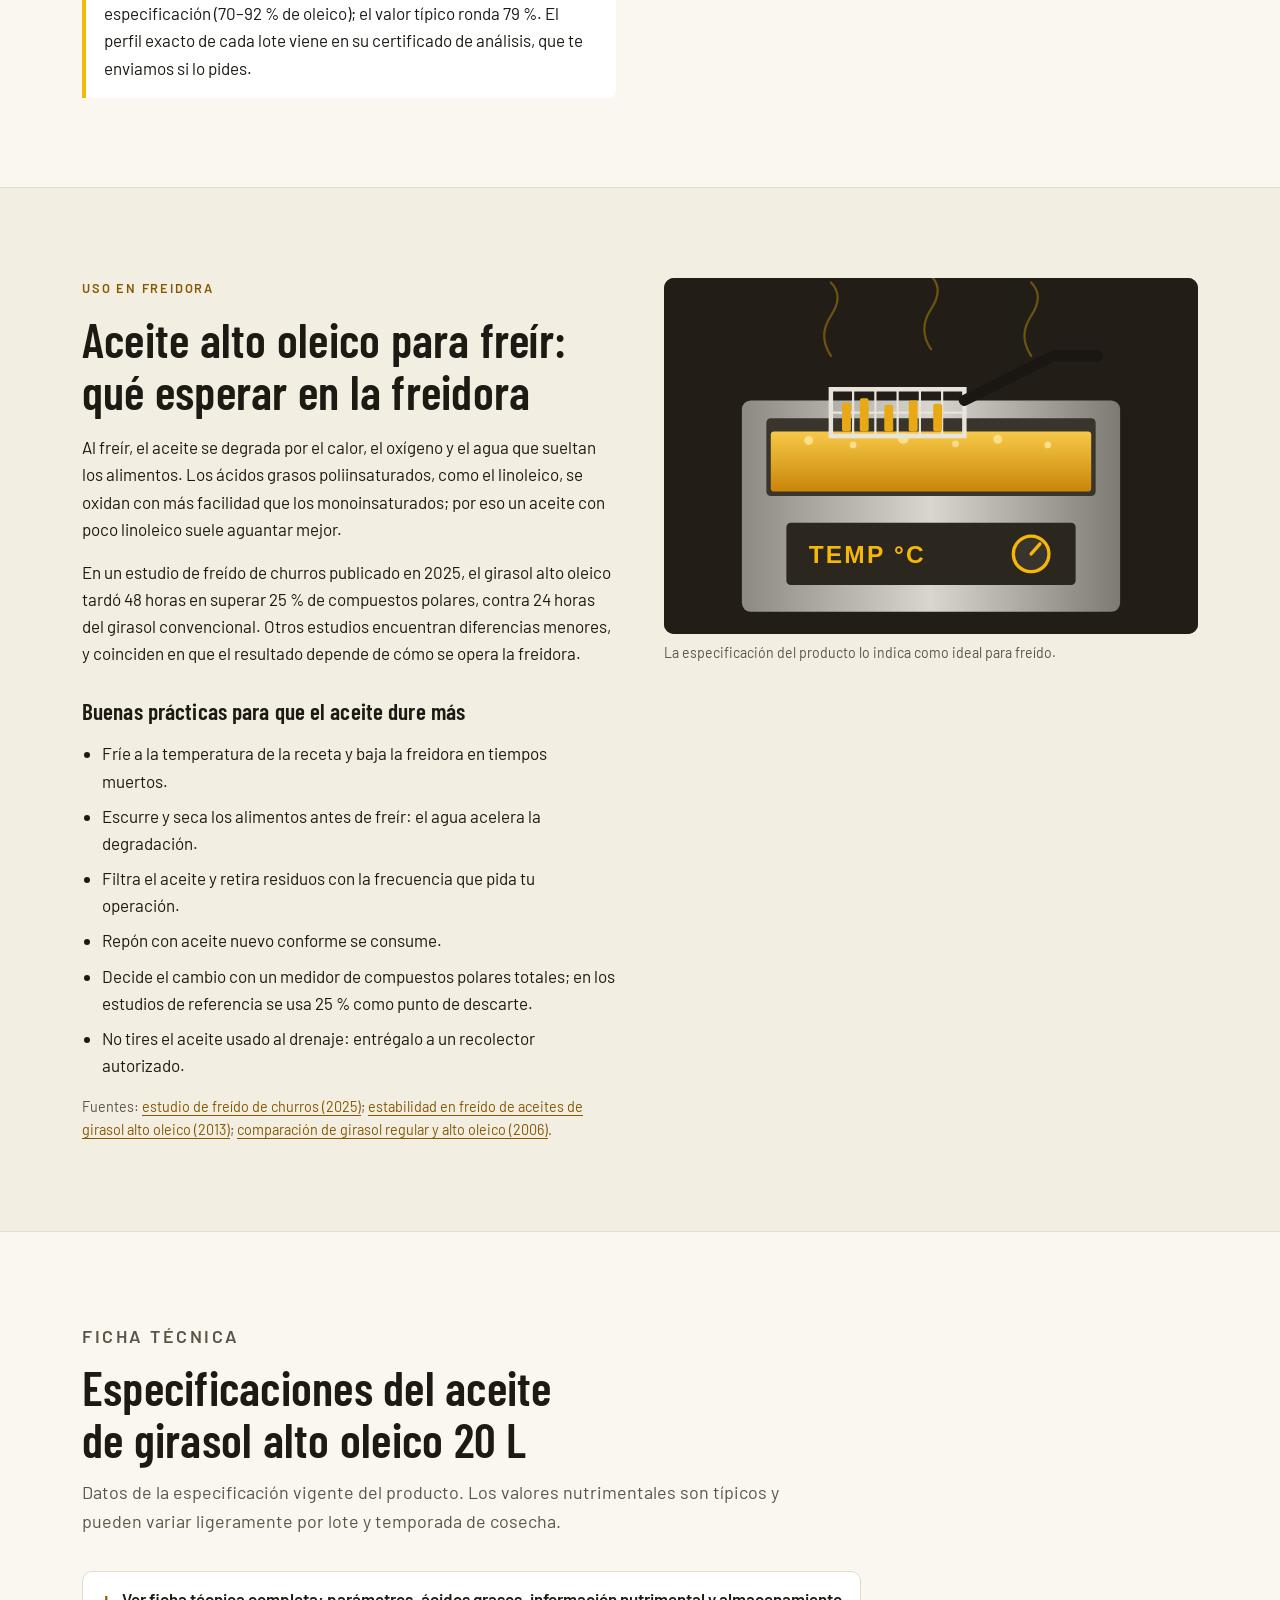
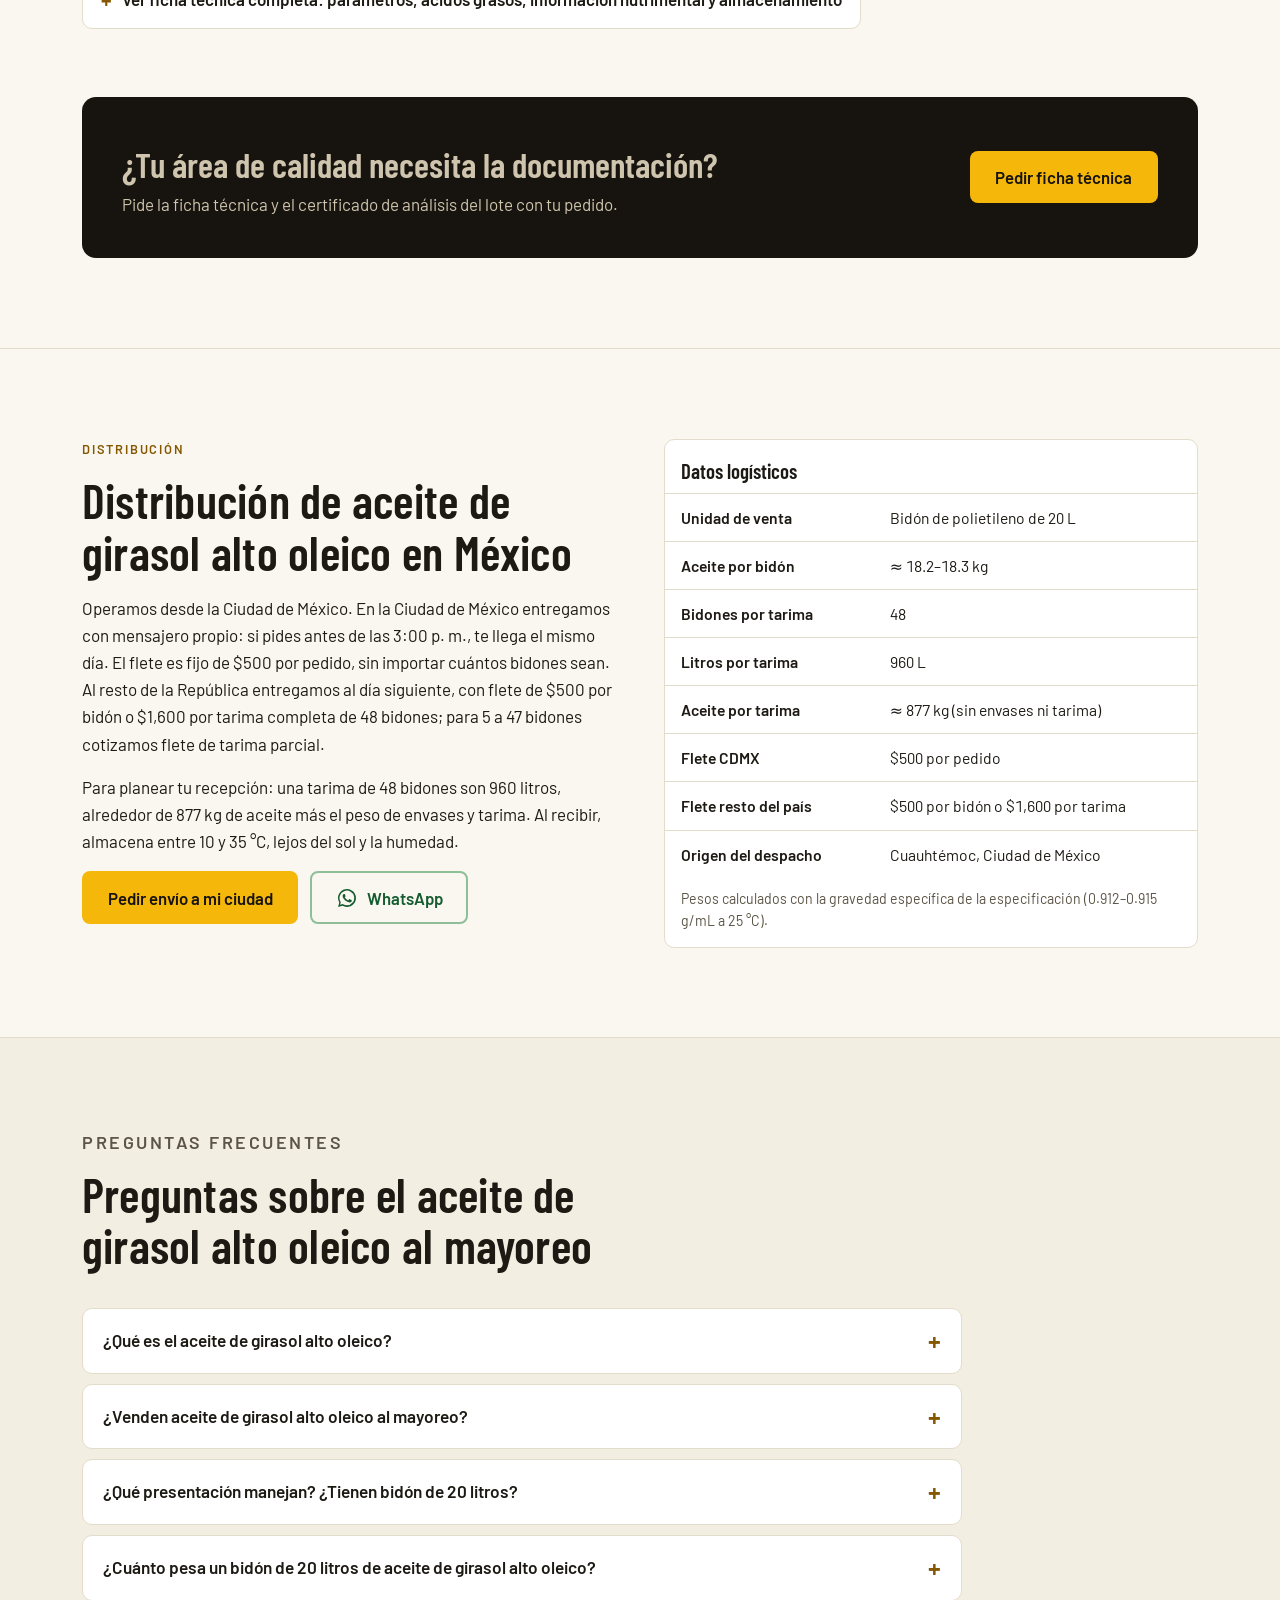
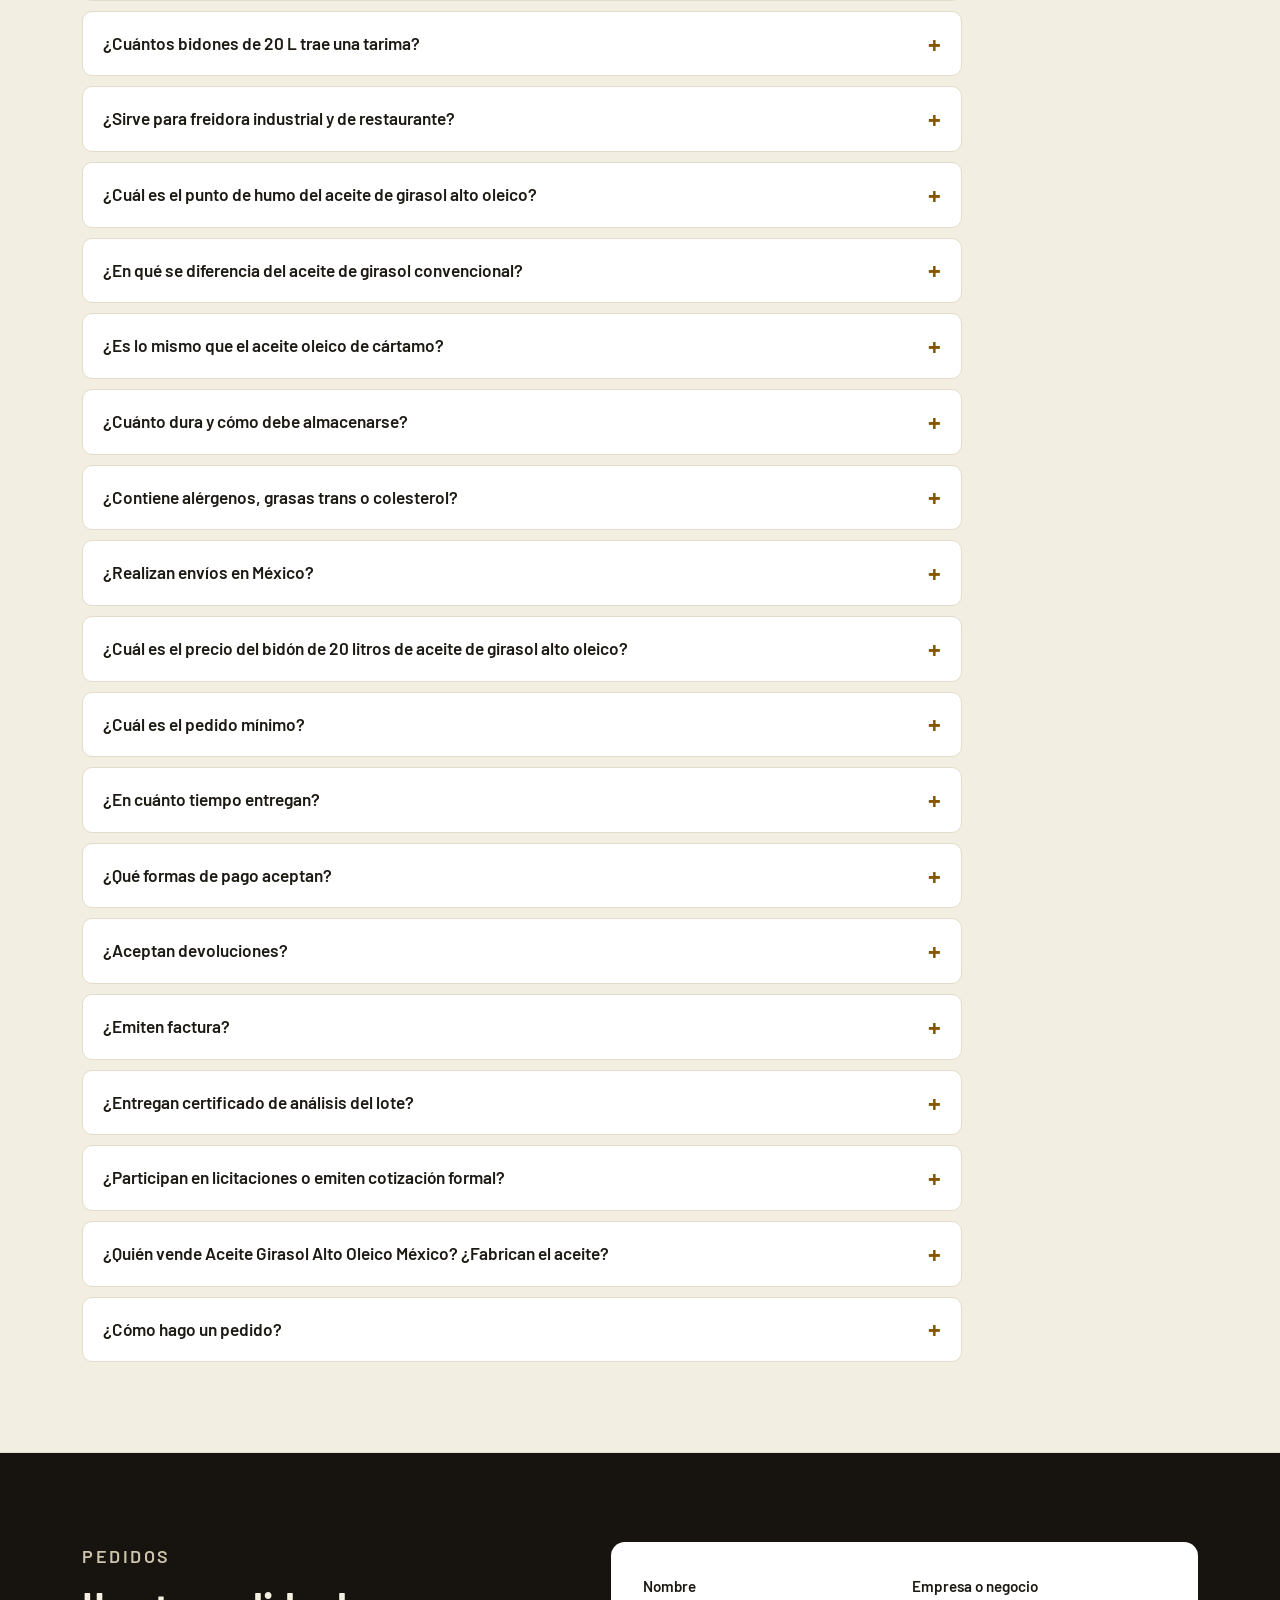
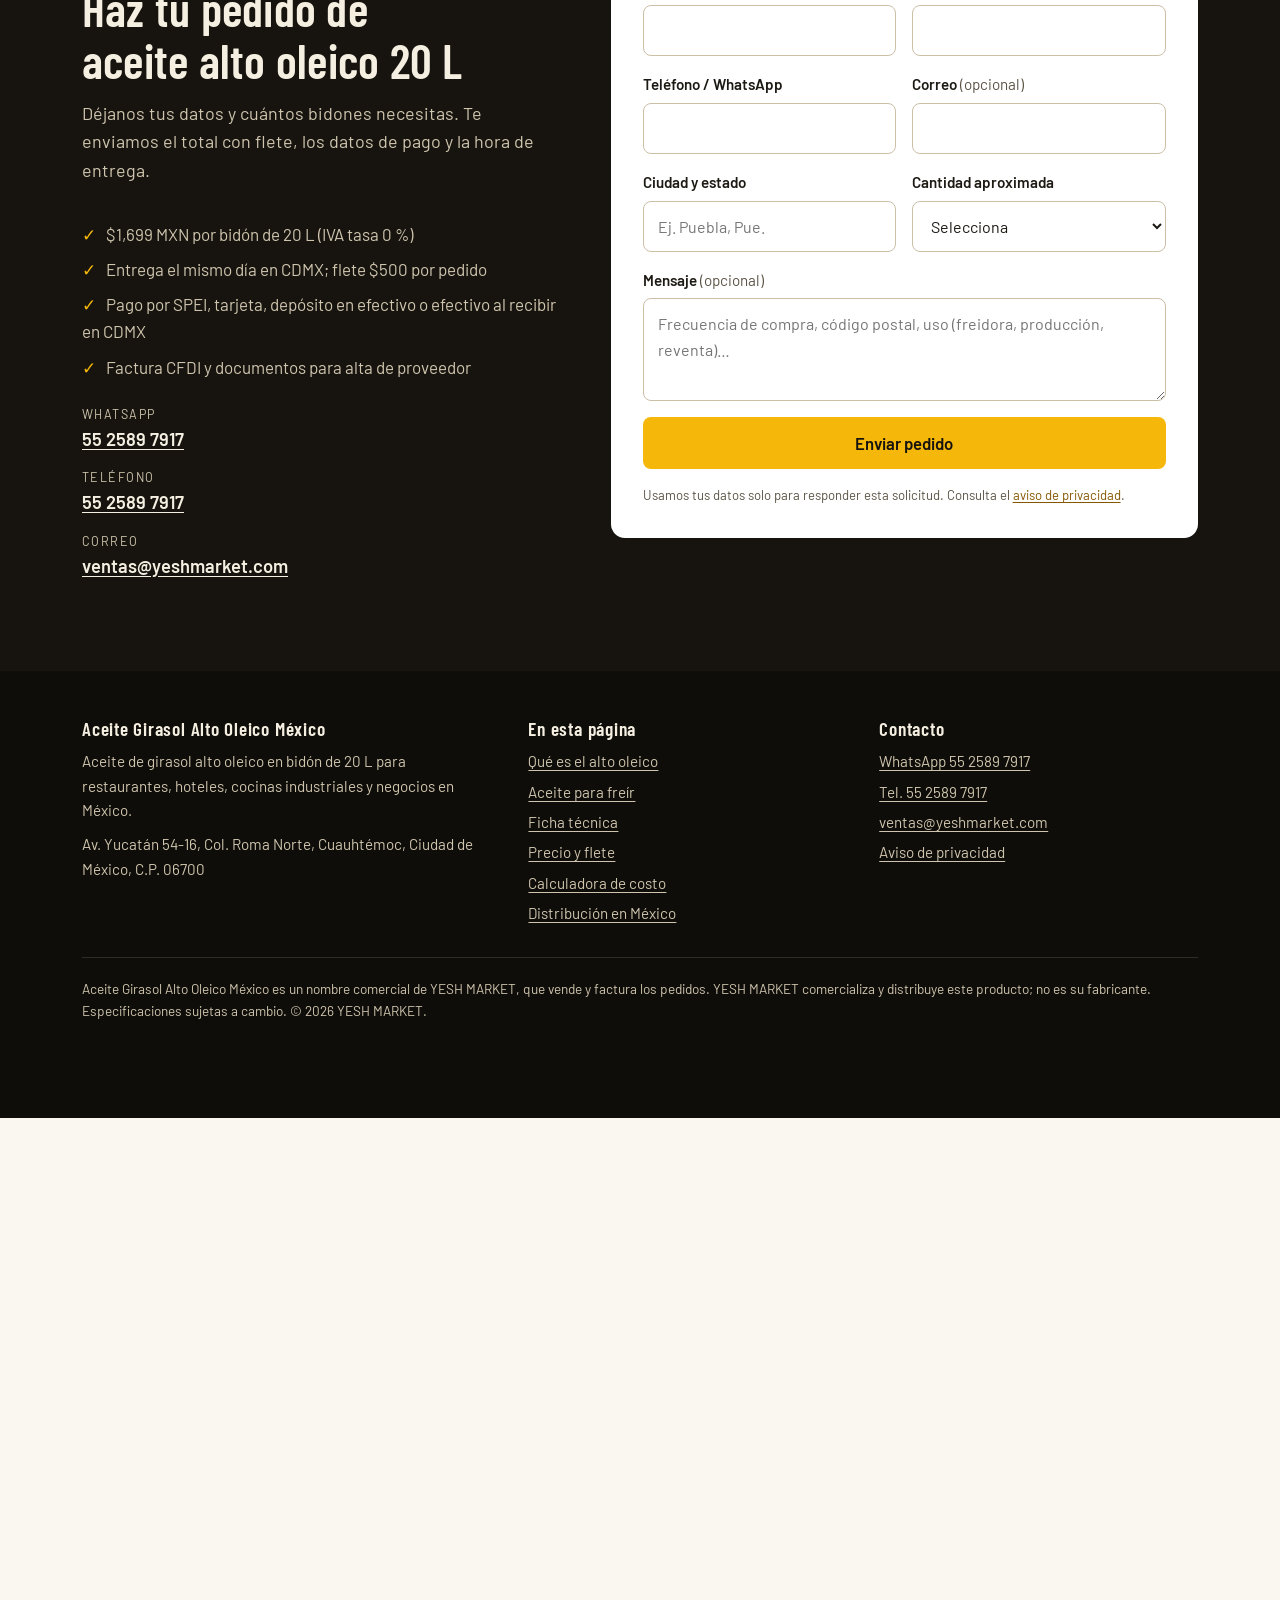
==== commit 763e97c4: "SEO: title con "20 litros" y precio, mensaje de WhatsApp, WhatsApp principal en el hero e higiene té" ====
--- a/index.html
+++ b/index.html
@@ -2,9 +2,12 @@
 <html lang="es-MX">
 <head>
 <meta charset="utf-8">
+<!-- Google Tag Manager -->
+<script>(function(w,d,s,l,i){w[l]=w[l]||[];w[l].push({'gtm.start':new Date().getTime(),event:'gtm.js'});var f=d.getElementsByTagName(s)[0],j=d.createElement(s),dl=l!='dataLayer'?'&l='+l:'';j.async=true;j.src='https://www.googletagmanager.com/gtm.js?id='+i+dl;f.parentNode.insertBefore(j,f);})(window,document,'script','dataLayer','GTM-TG3WTXMM');</script>
+<!-- End Google Tag Manager -->
 <meta name="viewport" content="width=device-width,initial-scale=1,viewport-fit=cover">
-<title>Aceite Girasol Alto Oleico México | Bidón 20 L al Mayoreo</title>
-<meta name="description" content="Aceite de girasol alto oleico en bidón de 20 L a $1,699 MXN. Entrega el mismo día en CDMX y al día siguiente en el resto del país. Desde 1 bidón.">
+<title>Aceite de girasol alto oleico 20 litros · $1,699 al mayoreo</title>
+<meta name="description" content="Aceite de girasol alto oleico en bidón de 20 litros: $1,699 MXN ($84.95 por litro). Para freidora industrial y restaurantes. Factura CFDI. Entrega hoy en CDMX.">
 <meta name="robots" content="index,follow,max-image-preview:large,max-snippet:-1">
 <link rel="canonical" href="https://aceitealtooleico.com/">
 <link rel="alternate" hreflang="es-MX" href="https://aceitealtooleico.com/">
@@ -12,6 +15,7 @@
 <link rel="icon" href="assets/img/favicon.svg" type="image/svg+xml">
 <link rel="apple-touch-icon" href="assets/img/apple-touch-icon.png">
 <link rel="manifest" href="site.webmanifest">
+<link rel="preload" href="assets/img/bidon-20-litros-aceite-girasol-alto-oleico-cocina.avif" as="image" type="image/avif" fetchpriority="high">
 <link rel="preload" href="assets/fonts/barlow-condensed-latin-600-normal.woff2" as="font" type="font/woff2" crossorigin>
 <link rel="preload" href="assets/fonts/barlow-latin-400-normal.woff2" as="font" type="font/woff2" crossorigin>
 <link rel="preload" href="assets/fonts/barlow-latin-600-normal.woff2" as="font" type="font/woff2" crossorigin>
@@ -86,7 +90,7 @@
 .nav ul{display:flex;gap:20px;list-style:none;margin:0;padding:0}
 .nav a:not(.btn){color:var(--on-dark);text-decoration:none;font-size:.95rem}
 .nav a:not(.btn):hover{color:var(--sun)}
-.nav .btn{min-height:42px;padding:.55em 1em;font-size:.95rem}
+.nav .btn{min-height:44px;padding:.55em 1em;font-size:.95rem}
 @media (max-width:900px){.nav ul{display:none}}
 
 /* Hero */
@@ -112,10 +116,11 @@
 
 /* Tira de especificaciones */
 .specbar{background:var(--ink-2);color:var(--on-dark);border-top:1px solid var(--ink-3)}
+@media (min-width:1024px){.specbar dl{padding-right:240px}}
 .specbar dl{margin:0;display:grid;grid-template-columns:repeat(5,minmax(0,1fr))}
 .specbar dl>div{padding:18px 18px;border-left:1px solid var(--ink-3)}
 .specbar dl>div:first-child{border-left:0;padding-left:0}
-.specbar dt{font-size:.75rem;letter-spacing:.12em;text-transform:uppercase;color:var(--on-dark-muted)}
+.specbar dt{font-size:.85rem;letter-spacing:.12em;text-transform:uppercase;color:var(--on-dark-muted)}
 .specbar dd{margin:4px 0 0;font-family:var(--display);font-size:1.6rem;line-height:1.1;font-variant-numeric:tabular-nums}
 .specbar dd span{display:block;font-family:var(--body);font-size:.8rem;color:var(--on-dark-muted);margin-top:2px}
 @media (max-width:900px){
@@ -146,7 +151,7 @@
 table{width:100%;border-collapse:collapse;font-variant-numeric:tabular-nums;font-size:.98rem}
 caption{text-align:left;padding:14px 16px 6px;font-family:var(--display);font-size:1.3rem;font-weight:600}
 th,td{padding:11px 16px;text-align:left;vertical-align:top;border-top:1px solid var(--line)}
-thead th{font-size:.78rem;letter-spacing:.1em;text-transform:uppercase;color:var(--muted);font-weight:600;background:#fbf8f1}
+thead th{font-size:.85rem;letter-spacing:.1em;text-transform:uppercase;color:var(--muted);font-weight:600;background:#fbf8f1}
 tbody th{font-weight:600}
 td.hl,th.hl{background:#fff8e1}
 .tnote{font-size:.88rem;color:var(--muted);margin-top:10px}
@@ -294,28 +299,27 @@
 <meta property="og:type" content="product">
 <meta property="og:locale" content="es_MX">
 <meta property="og:site_name" content="Aceite Girasol Alto Oleico México">
-<meta property="og:title" content="Aceite de girasol alto oleico 20 L al mayoreo">
-<meta property="og:description" content="$1,699 MXN por bidón de 20 L. Para freidoras, cocinas industriales y producción de alimentos. Entrega el mismo día en CDMX con Aceite Girasol Alto Oleico México.">
+<meta property="og:title" content="Aceite de girasol alto oleico 20 litros · $1,699 al mayoreo">
+<meta property="og:description" content="$1,699 MXN por bidón de 20 litros ($84.95 por litro). Para freidora industrial, restaurantes y cocinas industriales. Entrega el mismo día en CDMX.">
 <meta property="og:url" content="https://aceitealtooleico.com/">
 <meta property="og:image" content="https://aceitealtooleico.com/assets/img/og-aceite-girasol-alto-oleico-20-litros.jpg">
 <meta property="og:image:width" content="1200">
 <meta property="og:image:height" content="630">
 <meta property="og:image:alt" content="Bidón de 20 litros de aceite de girasol alto oleico al mayoreo, Aceite Girasol Alto Oleico México">
 <meta name="twitter:card" content="summary_large_image">
-<meta name="twitter:title" content="Aceite de girasol alto oleico 20 L al mayoreo">
-<meta name="twitter:description" content="$1,699 MXN por bidón de 20 L. Para freidoras, cocinas industriales y producción de alimentos. Entrega el mismo día en CDMX con Aceite Girasol Alto Oleico México.">
+<meta name="twitter:title" content="Aceite de girasol alto oleico 20 litros · $1,699 al mayoreo">
+<meta name="twitter:description" content="$1,699 MXN por bidón de 20 litros ($84.95 por litro). Para freidora industrial, restaurantes y cocinas industriales. Entrega el mismo día en CDMX.">
 <meta name="twitter:image" content="https://aceitealtooleico.com/assets/img/og-aceite-girasol-alto-oleico-20-litros.jpg">
 <meta name="twitter:image:alt" content="Bidón de 20 litros de aceite de girasol alto oleico al mayoreo">
 
-<script type="application/ld+json">{"@context":"https://schema.org","@graph":[{"@type":"Organization","@id":"https://yeshmarket.com/#organization","name":"YESH MARKET","alternateName":"Aceite Girasol Alto Oleico México","url":"https://yeshmarket.com/","logo":{"@type":"ImageObject","url":"https://aceitealtooleico.com/assets/img/apple-touch-icon.png","width":180,"height":180},"email":"ventas@yeshmarket.com","telephone":"+525525897917","address":{"@type":"PostalAddress","streetAddress":"Av. Yucatán 54-16, Col. Roma Norte","addressLocality":"Cuauhtémoc, Ciudad de México","addressRegion":"CDMX","postalCode":"06700","addressCountry":"MX"},"contactPoint":[{"@type":"ContactPoint","contactType":"sales","telephone":"+525525897917","email":"ventas@yeshmarket.com","areaServed":"MX","availableLanguage":"es"}],"areaServed":{"@type":"Country","name":"México"}},{"@type":"WebSite","@id":"https://aceitealtooleico.com/#website","url":"https://aceitealtooleico.com/","name":"Aceite Girasol Alto Oleico México","publisher":{"@id":"https://yeshmarket.com/#organization"},"inLanguage":"es-MX"},{"@type":"WebPage","@id":"https://aceitealtooleico.com/#webpage","url":"https://aceitealtooleico.com/","name":"Aceite Girasol Alto Oleico México | Bidón 20 L al Mayoreo","description":"Aceite de girasol alto oleico en bidón de 20 L a $1,699 MXN. Entrega el mismo día en CDMX y al día siguiente en el resto del país. Desde 1 bidón.","inLanguage":"es-MX","isPartOf":{"@id":"https://aceitealtooleico.com/#website"},"about":{"@id":"https://aceitealtooleico.com/#producto"},"mainEntity":{"@id":"https://aceitealtooleico.com/#producto"},"primaryImageOfPage":{"@type":"ImageObject","url":"https://aceitealtooleico.com/assets/img/bidon-aceite-girasol-alto-oleico-20-litros.jpg","width":1200,"height":1200},"dateModified":"2026-10-08"},{"@type":"Product","@id":"https://aceitealtooleico.com/#producto","name":"Aceite comestible puro de girasol alto oleico, bidón de 20 L","brand":{"@type":"Brand","name":"Aceite Girasol Alto Oleico México"},"description":"Aceite comestible puro de girasol alto oleico con refinación completa, en bidón de polietileno de 20 litros, para freído, cocinas industriales, food service y producción de alimentos. Venta al mayoreo con cotización por volumen y distribución en México.","image":["https://aceitealtooleico.com/assets/img/bidon-20-litros-aceite-girasol-alto-oleico-cocina.jpg","https://aceitealtooleico.com/assets/img/bidon-aceite-girasol-alto-oleico-20-litros.jpg","https://aceitealtooleico.com/assets/img/bidon-aceite-girasol-alto-oleico-20-litros.webp"],"category":"Aceites comestibles > Aceite de girasol alto oleico","material":"Aceite de girasol (Helianthus annuus)","size":"20 L","url":"https://aceitealtooleico.com/","additionalProperty":[{"@type":"PropertyValue","name":"Presentación","value":"Bidón de polietileno de 20 L"},{"@type":"PropertyValue","name":"Bidones por tarima","value":"48"},{"@type":"PropertyValue","name":"Ácido oleico C18:1","value":"70–92 %"},{"@type":"PropertyValue","name":"Ácido linoleico C18:2","value":"2.0–20 %"},{"@type":"PropertyValue","name":"Ácidos grasos libres (como oleico)","value":"< 0.10 %"},{"@type":"PropertyValue","name":"Índice de peróxido al envasar","value":"< 2.0 meq/kg"},{"@type":"PropertyValue","name":"Índice de yodo","value":"75–90"},{"@type":"PropertyValue","name":"Vida de anaquel","value":"Hasta 12 meses"},{"@type":"PropertyValue","name":"Temperatura de almacenamiento","value":"10–35 °C"}],"offers":{"@type":"Offer","url":"https://aceitealtooleico.com/","price":"1699.00","priceCurrency":"MXN","priceValidUntil":"2026-12-31","itemCondition":"https://schema.org/NewCondition","availability":"https://schema.org/InStock","hasMerchantReturnPolicy":{"@type":"MerchantReturnPolicy","applicableCountry":"MX","returnPolicyCategory":"https://schema.org/MerchantReturnNotPermitted"},"validFrom":"2026-10-07","seller":{"@id":"https://yeshmarket.com/#organization"},"priceSpecification":{"@type":"UnitPriceSpecification","price":"1699.00","priceCurrency":"MXN","valueAddedTaxIncluded":true,"referenceQuantity":{"@type":"QuantitativeValue","value":1,"unitText":"bidón de 20 L"}},"eligibleQuantity":{"@type":"QuantitativeValue","minValue":1,"unitText":"bidón"},"shippingDetails":[{"@type":"OfferShippingDetails","shippingRate":{"@type":"MonetaryAmount","value":"500.00","currency":"MXN"},"shippingDestination":{"@type":"DefinedRegion","addressCountry":"MX","addressRegion":"CMX"},"deliveryTime":{"@type":"ShippingDeliveryTime","handlingTime":{"@type":"QuantitativeValue","minValue":0,"maxValue":0,"unitCode":"DAY"},"transitTime":{"@type":"QuantitativeValue","minValue":0,"maxValue":0,"unitCode":"DAY"}}},{"@type":"OfferShippingDetails","shippingRate":{"@type":"MonetaryAmount","value":"500.00","currency":"MXN"},"shippingDestination":{"@type":"DefinedRegion","addressCountry":"MX"},"deliveryTime":{"@type":"ShippingDeliveryTime","handlingTime":{"@type":"QuantitativeValue","minValue":0,"maxValue":0,"unitCode":"DAY"},"transitTime":{"@type":"QuantitativeValue","minValue":1,"maxValue":1,"unitCode":"DAY"}}}]},"nutrition":{"@type":"NutritionInformation","servingSize":"100 g","calories":"900 kcal","fatContent":"100 g","saturatedFatContent":"9.0 g","unsaturatedFatContent":"91.0 g","transFatContent":"0 g","cholesterolContent":"0 mg","proteinContent":"0 g","carbohydrateContent":"0 g","sodiumContent":"0 mg"}},{"@type":"FAQPage","@id":"https://aceitealtooleico.com/#faq","mainEntity":[{"@type":"Question","name":"¿Qué es el aceite de girasol alto oleico?","acceptedAnswer":{"@type":"Answer","text":"Es aceite de girasol obtenido de variedades de semilla (Helianthus annuus) seleccionadas por producir un aceite con mucho ácido oleico, un ácido graso monoinsaturado. La norma internacional Codex (CXS 210-1999) exige al menos 75 % de ácido oleico para llamarlo alto oleico; el girasol convencional tiene entre 14 y 43 %. En nuestro aceite, el valor típico de monoinsaturados ronda 79 %. El proceso de extracción y refinación es el mismo; lo que cambia es la semilla."}},{"@type":"Question","name":"¿Venden aceite de girasol alto oleico al mayoreo?","acceptedAnswer":{"@type":"Answer","text":"Sí. Aceite Girasol Alto Oleico México vende aceite comestible puro de girasol alto oleico al mayoreo, desde 1 bidón de 20 L hasta tarimas completas de 48 bidones, para restaurantes, cocinas industriales, food service, fabricantes de alimentos, distribuidores y compradores institucionales."}},{"@type":"Question","name":"¿Qué presentación manejan? ¿Tienen bidón de 20 litros?","acceptedAnswer":{"@type":"Answer","text":"Nuestra presentación principal es el bidón de polietileno de 20 litros. Se vende por pieza o por tarima estándar de 48 bidones (960 litros)."}},{"@type":"Question","name":"¿Cuánto pesa un bidón de 20 litros de aceite de girasol alto oleico?","acceptedAnswer":{"@type":"Answer","text":"El aceite de un bidón de 20 L pesa alrededor de 18.2 a 18.3 kg. Lo calculamos con la gravedad específica de la especificación del producto (0.912 a 0.915 g/mL a 25 °C); a eso se suma el peso del envase."}},{"@type":"Question","name":"¿Cuántos bidones de 20 L trae una tarima?","acceptedAnswer":{"@type":"Answer","text":"La configuración estándar es de 48 bidones por tarima: 960 litros, alrededor de 877 kg de aceite sin contar envases ni tarima."}},{"@type":"Question","name":"¿Es adecuado para freír?","acceptedAnswer":{"@type":"Answer","text":"Sí. La especificación del producto lo indica para freído. Al tener poco ácido linoleico (2 a 20 %), es menos propenso a oxidarse que el girasol convencional, que suele tener entre 45 y 74 %. La vida útil real en freidora depende de la temperatura, el tipo de alimento, el filtrado y la reposición de aceite."}},{"@type":"Question","name":"¿Cuál es el punto de humo del aceite de girasol alto oleico?","acceptedAnswer":{"@type":"Answer","text":"La especificación de este producto no declara un punto de humo, así que no publicamos una cifra. Para decidir cuándo cambiar el aceite de una freidora, el indicador más usado en cocinas profesionales es el porcentaje de compuestos polares totales, que se mide con un medidor portátil."}},{"@type":"Question","name":"¿En qué se diferencia del aceite de girasol convencional?","acceptedAnswer":{"@type":"Answer","text":"En su perfil de ácidos grasos. El alto oleico tiene mayoría de ácido oleico (monoinsaturado) y poco linoleico (poliinsaturado); el convencional es al revés. Eso se refleja en un índice de yodo menor (75 a 90 en este producto, frente a 118 a 141 del girasol convencional según Codex), que indica menos dobles enlaces y mayor estabilidad frente a la oxidación."}},{"@type":"Question","name":"¿Es lo mismo que el aceite oleico de cártamo?","acceptedAnswer":{"@type":"Answer","text":"No. En México es común encontrar aceite oleico de cártamo (Carthamus tinctorius). Ambos son aceites altos en ácido oleico, pero vienen de plantas distintas. El que comercializamos es 100 % aceite de girasol (Helianthus annuus)."}},{"@type":"Question","name":"¿Cuánto dura y cómo debe almacenarse?","acceptedAnswer":{"@type":"Answer","text":"En bidón de 20 L la vida de anaquel puede alcanzar 12 meses si se respetan las buenas prácticas de almacenamiento: envase original bien cerrado, lugar fresco y seco, protegido de la luz solar y la humedad, entre 10 y 35 °C. Si se estiba sobre tarimas de madera, se recomienda colocar una separación de cartón."}},{"@type":"Question","name":"¿Contiene alérgenos, grasas trans o colesterol?","acceptedAnswer":{"@type":"Answer","text":"Su único ingrediente es aceite de girasol y no contiene alérgenos como ingrediente. La información nutrimental típica declara 0 mg de grasas trans y 0 mg de colesterol por 100 g. La declaración de alérgenos indica que en la planta de origen se almacenan cacahuate, coco y ajonjolí, sin compartir la línea de envasado; si tu programa de alérgenos lo requiere, solicita la declaración completa."}},{"@type":"Question","name":"¿Realizan envíos en México?","acceptedAnswer":{"@type":"Answer","text":"En la Ciudad de México entregamos con mensajero propio: si pides antes de las 3:00 p. m., te llega el mismo día. El flete es fijo de $500 por pedido, sin importar cuántos bidones sean. Al resto de la República entregamos al día siguiente, con flete de $500 por bidón o $1,600 por tarima completa de 48 bidones; para 5 a 47 bidones cotizamos flete de tarima parcial."}},{"@type":"Question","name":"¿Cuál es el precio del bidón de 20 litros de aceite de girasol alto oleico?","acceptedAnswer":{"@type":"Answer","text":"$1,699 MXN por bidón de 20 L ($84.95 por litro); el aceite comestible tiene IVA tasa 0 %. Una tarima de 48 bidones cuesta $81,552 MXN. El flete es aparte: $500 por pedido en la Ciudad de México y, en el resto de la República, $500 por bidón o $1,600 por tarima completa. Para varias tarimas o abasto recurrente, solicita cotización."}},{"@type":"Question","name":"¿Cuál es el pedido mínimo?","acceptedAnswer":{"@type":"Answer","text":"Vendemos desde 1 bidón de 20 L. En la Ciudad de México el flete es de $500 por pedido, así que conviene juntar varios bidones en una sola entrega."}},{"@type":"Question","name":"¿En cuánto tiempo entregan?","acceptedAnswer":{"@type":"Answer","text":"En la Ciudad de México entregamos con mensajero propio: si pides antes de las 3:00 p. m., te llega el mismo día. En el resto de la República, al día siguiente."}},{"@type":"Question","name":"¿Qué formas de pago aceptan?","acceptedAnswer":{"@type":"Answer","text":"Aceptamos SPEI, tarjeta y depósito en efectivo. En la Ciudad de México también puedes pagar en efectivo al recibir. No manejamos crédito."}},{"@type":"Question","name":"¿Aceptan devoluciones?","acceptedAnswer":{"@type":"Answer","text":"No. Por tratarse de un producto alimenticio, no aceptamos devoluciones."}},{"@type":"Question","name":"¿Emiten factura?","acceptedAnswer":{"@type":"Answer","text":"Sí. Facturamos con CFDI como YESH MARKET. Si tu empresa necesita darnos de alta como proveedor, te enviamos constancia de situación fiscal, opinión de cumplimiento del SAT y carátula bancaria."}},{"@type":"Question","name":"¿Entregan certificado de análisis del lote?","acceptedAnswer":{"@type":"Answer","text":"Sí. A solicitud enviamos el certificado de análisis del lote que te entregamos, la ficha técnica y las certificaciones disponibles del producto."}},{"@type":"Question","name":"¿Participan en licitaciones o emiten cotización formal?","acceptedAnswer":{"@type":"Answer","text":"Sí. Para comedores industriales, hospitales, universidades y otras instituciones preparamos cotización formal por escrito y participamos en licitaciones. Envíanos las bases o el requerimiento a ventas@yeshmarket.com o por WhatsApp al 55 2589 7917."}},{"@type":"Question","name":"¿Quién vende Aceite Girasol Alto Oleico México? ¿Fabrican el aceite?","acceptedAnswer":{"@type":"Answer","text":"Aceite Girasol Alto Oleico México es el nombre comercial con el que YESH MARKET, distribuidor B2B en la Ciudad de México, vende y factura este aceite. El aceite no lo producimos nosotros: lo adquirimos de su productor y lo vendemos al mayoreo, con precio publicado, entrega rápida y atención por WhatsApp."}},{"@type":"Question","name":"¿Cómo hago un pedido?","acceptedAnswer":{"@type":"Answer","text":"Escríbenos por WhatsApp al 55 2589 7917 o llena el formulario de esta página con el número de bidones y la colonia o ciudad de entrega. Te enviamos el total con flete y la hora de entrega."}}]}]}</script>
-
-<script>(function(w,d,s,l,i){w[l]=w[l]||[];w[l].push({'gtm.start':new Date().getTime(),event:'gtm.js'});var f=d.getElementsByTagName(s)[0],j=d.createElement(s),dl=l!='dataLayer'?'&l='+l:'';j.async=true;j.src='https://www.googletagmanager.com/gtm.js?id='+i+dl;f.parentNode.insertBefore(j,f);})(window,document,'script','dataLayer','GTM-WRLJZZM7');</script>
+<script type="application/ld+json">{"@context":"https://schema.org","@graph":[{"@type":"Organization","@id":"https://yeshmarket.com/#organization","name":"YESH MARKET","alternateName":"Aceite Girasol Alto Oleico México","url":"https://yeshmarket.com/","logo":{"@type":"ImageObject","url":"https://aceitealtooleico.com/assets/img/apple-touch-icon.png","width":180,"height":180},"email":"ventas@yeshmarket.com","telephone":"+525525897917","address":{"@type":"PostalAddress","streetAddress":"Av. Yucatán 54-16, Col. Roma Norte","addressLocality":"Cuauhtémoc, Ciudad de México","addressRegion":"CDMX","postalCode":"06700","addressCountry":"MX"},"contactPoint":[{"@type":"ContactPoint","contactType":"sales","telephone":"+525525897917","email":"ventas@yeshmarket.com","areaServed":"MX","availableLanguage":"es"}],"areaServed":{"@type":"Country","name":"México"}},{"@type":"WebSite","@id":"https://aceitealtooleico.com/#website","url":"https://aceitealtooleico.com/","name":"Aceite Girasol Alto Oleico México","publisher":{"@id":"https://yeshmarket.com/#organization"},"inLanguage":"es-MX"},{"@type":"WebPage","@id":"https://aceitealtooleico.com/#webpage","url":"https://aceitealtooleico.com/","name":"Aceite de girasol alto oleico 20 litros · $1,699 al mayoreo","description":"Aceite de girasol alto oleico en bidón de 20 litros: $1,699 MXN ($84.95 por litro). Para freidora industrial y restaurantes. Factura CFDI. Entrega hoy en CDMX.","inLanguage":"es-MX","isPartOf":{"@id":"https://aceitealtooleico.com/#website"},"about":{"@id":"https://aceitealtooleico.com/#producto"},"mainEntity":{"@id":"https://aceitealtooleico.com/#producto"},"primaryImageOfPage":{"@type":"ImageObject","url":"https://aceitealtooleico.com/assets/img/bidon-aceite-girasol-alto-oleico-20-litros.jpg","width":1200,"height":1200},"dateModified":"2026-11-04"},{"@type":"Product","@id":"https://aceitealtooleico.com/#producto","sku":"ACEITE-GIRASOL-AO-20L","name":"Aceite comestible puro de girasol alto oleico, bidón de 20 L","brand":{"@type":"Brand","name":"Aceite Girasol Alto Oleico México"},"description":"Aceite comestible puro de girasol alto oleico con refinación completa, en bidón de polietileno de 20 litros, para freído, cocinas industriales, food service y producción de alimentos. Venta al mayoreo con cotización por volumen y distribución en México.","image":["https://aceitealtooleico.com/assets/img/bidon-20-litros-aceite-girasol-alto-oleico-cocina.jpg","https://aceitealtooleico.com/assets/img/bidon-aceite-girasol-alto-oleico-20-litros.jpg","https://aceitealtooleico.com/assets/img/bidon-aceite-girasol-alto-oleico-20-litros.webp"],"category":"Aceites comestibles > Aceite de girasol alto oleico","material":"Aceite de girasol (Helianthus annuus)","size":"20 L","url":"https://aceitealtooleico.com/","additionalProperty":[{"@type":"PropertyValue","name":"Presentación","value":"Bidón de polietileno de 20 L"},{"@type":"PropertyValue","name":"Bidones por tarima","value":"48"},{"@type":"PropertyValue","name":"Ácido oleico C18:1","value":"70–92 %"},{"@type":"PropertyValue","name":"Ácido linoleico C18:2","value":"2.0–20 %"},{"@type":"PropertyValue","name":"Ácidos grasos libres (como oleico)","value":"< 0.10 %"},{"@type":"PropertyValue","name":"Índice de peróxido al envasar","value":"< 2.0 meq/kg"},{"@type":"PropertyValue","name":"Índice de yodo","value":"75–90"},{"@type":"PropertyValue","name":"Vida de anaquel","value":"Hasta 12 meses"},{"@type":"PropertyValue","name":"Temperatura de almacenamiento","value":"10–35 °C"}],"offers":{"@type":"Offer","url":"https://aceitealtooleico.com/","price":"1699.00","priceCurrency":"MXN","priceValidUntil":"2026-12-31","itemCondition":"https://schema.org/NewCondition","availability":"https://schema.org/InStock","hasMerchantReturnPolicy":{"@type":"MerchantReturnPolicy","applicableCountry":"MX","returnPolicyCategory":"https://schema.org/MerchantReturnNotPermitted"},"validFrom":"2026-10-07","seller":{"@id":"https://yeshmarket.com/#organization"},"priceSpecification":{"@type":"UnitPriceSpecification","price":"1699.00","priceCurrency":"MXN","valueAddedTaxIncluded":true,"referenceQuantity":{"@type":"QuantitativeValue","value":1,"unitText":"bidón de 20 L"}},"eligibleQuantity":{"@type":"QuantitativeValue","minValue":1,"unitText":"bidón"},"shippingDetails":[{"@type":"OfferShippingDetails","shippingRate":{"@type":"MonetaryAmount","value":"500.00","currency":"MXN"},"shippingDestination":{"@type":"DefinedRegion","addressCountry":"MX","addressRegion":"CMX"},"deliveryTime":{"@type":"ShippingDeliveryTime","handlingTime":{"@type":"QuantitativeValue","minValue":0,"maxValue":0,"unitCode":"DAY"},"transitTime":{"@type":"QuantitativeValue","minValue":0,"maxValue":0,"unitCode":"DAY"}}},{"@type":"OfferShippingDetails","shippingRate":{"@type":"MonetaryAmount","value":"500.00","currency":"MXN"},"shippingDestination":{"@type":"DefinedRegion","addressCountry":"MX"},"deliveryTime":{"@type":"ShippingDeliveryTime","handlingTime":{"@type":"QuantitativeValue","minValue":0,"maxValue":0,"unitCode":"DAY"},"transitTime":{"@type":"QuantitativeValue","minValue":1,"maxValue":1,"unitCode":"DAY"}}}]},"nutrition":{"@type":"NutritionInformation","servingSize":"100 g","calories":"900 kcal","fatContent":"100 g","saturatedFatContent":"9.0 g","unsaturatedFatContent":"91.0 g","transFatContent":"0 g","cholesterolContent":"0 mg","proteinContent":"0 g","carbohydrateContent":"0 g","sodiumContent":"0 mg"}},{"@type":"FAQPage","@id":"https://aceitealtooleico.com/#faq","mainEntity":[{"@type":"Question","name":"¿Qué es el aceite de girasol alto oleico?","acceptedAnswer":{"@type":"Answer","text":"Es aceite de girasol obtenido de variedades de semilla (Helianthus annuus) seleccionadas por producir un aceite con mucho ácido oleico, un ácido graso monoinsaturado. La norma internacional Codex (CXS 210-1999) exige al menos 75 % de ácido oleico para llamarlo alto oleico; el girasol convencional tiene entre 14 y 43 %. En nuestro aceite, el valor típico de monoinsaturados ronda 79 %. El proceso de extracción y refinación es el mismo; lo que cambia es la semilla."}},{"@type":"Question","name":"¿Venden aceite de girasol alto oleico al mayoreo?","acceptedAnswer":{"@type":"Answer","text":"Sí. Aceite Girasol Alto Oleico México vende aceite comestible puro de girasol alto oleico al mayoreo, desde 1 bidón de 20 L hasta tarimas completas de 48 bidones, para restaurantes, cocinas industriales, food service, fabricantes de alimentos, distribuidores y compradores institucionales."}},{"@type":"Question","name":"¿Qué presentación manejan? ¿Tienen bidón de 20 litros?","acceptedAnswer":{"@type":"Answer","text":"Nuestra presentación principal es el bidón de polietileno de 20 litros. Se vende por pieza o por tarima estándar de 48 bidones (960 litros)."}},{"@type":"Question","name":"¿Cuánto pesa un bidón de 20 litros de aceite de girasol alto oleico?","acceptedAnswer":{"@type":"Answer","text":"El aceite de un bidón de 20 L pesa alrededor de 18.2 a 18.3 kg. Lo calculamos con la gravedad específica de la especificación del producto (0.912 a 0.915 g/mL a 25 °C); a eso se suma el peso del envase."}},{"@type":"Question","name":"¿Cuántos bidones de 20 L trae una tarima?","acceptedAnswer":{"@type":"Answer","text":"La configuración estándar es de 48 bidones por tarima: 960 litros, alrededor de 877 kg de aceite sin contar envases ni tarima."}},{"@type":"Question","name":"¿Sirve para freidora industrial y de restaurante?","acceptedAnswer":{"@type":"Answer","text":"Sí. La especificación del producto lo indica para freído, incluidas las freidoras industriales de inmersión y las freidoras de restaurante. Al tener poco ácido linoleico (2 a 20 %), es menos propenso a oxidarse que el girasol convencional, que suele tener entre 45 y 74 %. La vida útil real en freidora depende de la temperatura, el tipo de alimento, el filtrado y la reposición de aceite."}},{"@type":"Question","name":"¿Cuál es el punto de humo del aceite de girasol alto oleico?","acceptedAnswer":{"@type":"Answer","text":"La especificación de este producto no declara un punto de humo, así que no publicamos una cifra. Para decidir cuándo cambiar el aceite de una freidora, el indicador más usado en cocinas profesionales es el porcentaje de compuestos polares totales, que se mide con un medidor portátil."}},{"@type":"Question","name":"¿En qué se diferencia del aceite de girasol convencional?","acceptedAnswer":{"@type":"Answer","text":"En su perfil de ácidos grasos. El alto oleico tiene mayoría de ácido oleico (monoinsaturado) y poco linoleico (poliinsaturado); el convencional es al revés. Eso se refleja en un índice de yodo menor (75 a 90 en este producto, frente a 118 a 141 del girasol convencional según Codex), que indica menos dobles enlaces y mayor estabilidad frente a la oxidación."}},{"@type":"Question","name":"¿Es lo mismo que el aceite oleico de cártamo?","acceptedAnswer":{"@type":"Answer","text":"No. En México es común encontrar aceite oleico de cártamo (Carthamus tinctorius). Ambos son aceites altos en ácido oleico, pero vienen de plantas distintas. El que comercializamos es 100 % aceite de girasol (Helianthus annuus)."}},{"@type":"Question","name":"¿Cuánto dura y cómo debe almacenarse?","acceptedAnswer":{"@type":"Answer","text":"En bidón de 20 L la vida de anaquel puede alcanzar 12 meses si se respetan las buenas prácticas de almacenamiento: envase original bien cerrado, lugar fresco y seco, protegido de la luz solar y la humedad, entre 10 y 35 °C. Si se estiba sobre tarimas de madera, se recomienda colocar una separación de cartón."}},{"@type":"Question","name":"¿Contiene alérgenos, grasas trans o colesterol?","acceptedAnswer":{"@type":"Answer","text":"Su único ingrediente es aceite de girasol y no contiene alérgenos como ingrediente. La información nutrimental típica declara 0 mg de grasas trans y 0 mg de colesterol por 100 g. La declaración de alérgenos indica que en la planta de origen se almacenan cacahuate, coco y ajonjolí, sin compartir la línea de envasado; si tu programa de alérgenos lo requiere, solicita la declaración completa."}},{"@type":"Question","name":"¿Realizan envíos en México?","acceptedAnswer":{"@type":"Answer","text":"En la Ciudad de México entregamos con mensajero propio: si pides antes de las 3:00 p. m., te llega el mismo día. El flete es fijo de $500 por pedido, sin importar cuántos bidones sean. Al resto de la República entregamos al día siguiente, con flete de $500 por bidón o $1,600 por tarima completa de 48 bidones; para 5 a 47 bidones cotizamos flete de tarima parcial."}},{"@type":"Question","name":"¿Cuál es el precio del bidón de 20 litros de aceite de girasol alto oleico?","acceptedAnswer":{"@type":"Answer","text":"$1,699 MXN por bidón de 20 L ($84.95 por litro); el aceite comestible tiene IVA tasa 0 %. Una tarima de 48 bidones cuesta $81,552 MXN. El flete es aparte: $500 por pedido en la Ciudad de México y, en el resto de la República, $500 por bidón o $1,600 por tarima completa. Para varias tarimas o abasto recurrente, solicita cotización."}},{"@type":"Question","name":"¿Cuál es el pedido mínimo?","acceptedAnswer":{"@type":"Answer","text":"Vendemos desde 1 bidón de 20 L. En la Ciudad de México el flete es de $500 por pedido, así que conviene juntar varios bidones en una sola entrega."}},{"@type":"Question","name":"¿En cuánto tiempo entregan?","acceptedAnswer":{"@type":"Answer","text":"En la Ciudad de México entregamos con mensajero propio: si pides antes de las 3:00 p. m., te llega el mismo día. En el resto de la República, al día siguiente."}},{"@type":"Question","name":"¿Qué formas de pago aceptan?","acceptedAnswer":{"@type":"Answer","text":"Aceptamos SPEI, tarjeta y depósito en efectivo. En la Ciudad de México también puedes pagar en efectivo al recibir. No manejamos crédito."}},{"@type":"Question","name":"¿Aceptan devoluciones?","acceptedAnswer":{"@type":"Answer","text":"No. Por tratarse de un producto alimenticio, no aceptamos devoluciones."}},{"@type":"Question","name":"¿Emiten factura?","acceptedAnswer":{"@type":"Answer","text":"Sí. Facturamos con CFDI como YESH MARKET. Si tu empresa necesita darnos de alta como proveedor, te enviamos constancia de situación fiscal, opinión de cumplimiento del SAT y carátula bancaria."}},{"@type":"Question","name":"¿Entregan certificado de análisis del lote?","acceptedAnswer":{"@type":"Answer","text":"Sí. A solicitud enviamos el certificado de análisis del lote que te entregamos, la ficha técnica y las certificaciones disponibles del producto."}},{"@type":"Question","name":"¿Participan en licitaciones o emiten cotización formal?","acceptedAnswer":{"@type":"Answer","text":"Sí. Para comedores industriales, hospitales, universidades y otras instituciones preparamos cotización formal por escrito y participamos en licitaciones. Envíanos las bases o el requerimiento a ventas@yeshmarket.com o por WhatsApp al 55 2589 7917."}},{"@type":"Question","name":"¿Quién vende Aceite Girasol Alto Oleico México? ¿Fabrican el aceite?","acceptedAnswer":{"@type":"Answer","text":"Aceite Girasol Alto Oleico México es el nombre comercial con el que YESH MARKET, distribuidor B2B en la Ciudad de México, vende y factura este aceite. El aceite no lo producimos nosotros: lo adquirimos de su productor y lo vendemos al mayoreo, con precio publicado, entrega rápida y atención por WhatsApp."}},{"@type":"Question","name":"¿Cómo hago un pedido?","acceptedAnswer":{"@type":"Answer","text":"Escríbenos por WhatsApp al 55 2589 7917 o llena el formulario de esta página con el número de bidones y la colonia o ciudad de entrega. Te enviamos el total con flete y la hora de entrega."}}]}]}</script>
 
 </head>
 <body>
 
-<noscript><iframe src="https://www.googletagmanager.com/ns.html?id=GTM-WRLJZZM7" height="0" width="0" style="display:none;visibility:hidden" title="Google Tag Manager"></iframe></noscript>
-
+<!-- Google Tag Manager (noscript) -->
+<noscript><iframe src="https://www.googletagmanager.com/ns.html?id=GTM-TG3WTXMM" height="0" width="0" style="display:none;visibility:hidden" title="Google Tag Manager"></iframe></noscript>
+<!-- End Google Tag Manager (noscript) -->
 <a class="skip" href="#contenido">Saltar al contenido</a>
 
 <header class="site-header">
@@ -352,14 +356,16 @@
           <p class="price-sub"><strong>Pide antes de las 3:00 p. m. y te entregamos hoy en CDMX. Resto del país: al día siguiente.</strong></p>
         </div>
         <div class="ctas">
-          <a class="btn btn-primary" href="#cotizar" data-track="cta_cotizar" data-loc="hero">Hacer pedido</a>
-          <a class="btn btn-wa" href="https://wa.me/525525897917?text=Hola%2C%20quiero%20pedir%20aceite%20de%20girasol%20alto%20oleico%20de%2020%20L.%20Son%20%5Bn%C3%BAmero%5D%20bidones%20para%20entregar%20en%20%5Bcolonia%20o%20C.P.%5D." target="_blank" rel="noopener" data-track="click_whatsapp" data-loc="hero"><svg viewBox="0 0 32 32" aria-hidden="true" focusable="false"><path fill="currentColor" d="M16 3a13 13 0 0 0-11.2 19.6L3 29l6.6-1.7A13 13 0 1 0 16 3zm0 23.7c-2 0-4-.6-5.7-1.6l-.4-.2-3.9 1 1-3.8-.3-.4A10.7 10.7 0 1 1 16 26.7zm5.9-8c-.3-.2-1.9-.9-2.2-1s-.5-.2-.7.2-.8 1-1 1.2-.4.2-.7 0a8.8 8.8 0 0 1-4.4-3.8c-.3-.6.3-.5 1-1.7.1-.2 0-.4 0-.6l-1-2.4c-.3-.6-.5-.5-.7-.5h-.6a1.2 1.2 0 0 0-.9.4 3.7 3.7 0 0 0-1.1 2.7 6.5 6.5 0 0 0 1.3 3.4 14.8 14.8 0 0 0 5.7 5c2.1.9 2.9 1 4 .8a3.4 3.4 0 0 0 2.2-1.6 2.8 2.8 0 0 0 .2-1.6c-.1-.1-.3-.2-.6-.4z"/></svg>Pedir por WhatsApp</a>
+          <a class="btn btn-primary" href="https://wa.me/525525897917?text=Hola%2C%20me%20interesa%20comprar%20aceite%20de%20girasol%20alto%20oleico" target="_blank" rel="noopener" data-track="click_whatsapp" data-loc="hero"><svg viewBox="0 0 32 32" aria-hidden="true" focusable="false"><path fill="currentColor" d="M16 3a13 13 0 0 0-11.2 19.6L3 29l6.6-1.7A13 13 0 1 0 16 3zm0 23.7c-2 0-4-.6-5.7-1.6l-.4-.2-3.9 1 1-3.8-.3-.4A10.7 10.7 0 1 1 16 26.7zm5.9-8c-.3-.2-1.9-.9-2.2-1s-.5-.2-.7.2-.8 1-1 1.2-.4.2-.7 0a8.8 8.8 0 0 1-4.4-3.8c-.3-.6.3-.5 1-1.7.1-.2 0-.4 0-.6l-1-2.4c-.3-.6-.5-.5-.7-.5h-.6a1.2 1.2 0 0 0-.9.4 3.7 3.7 0 0 0-1.1 2.7 6.5 6.5 0 0 0 1.3 3.4 14.8 14.8 0 0 0 5.7 5c2.1.9 2.9 1 4 .8a3.4 3.4 0 0 0 2.2-1.6 2.8 2.8 0 0 0 .2-1.6c-.1-.1-.3-.2-.6-.4z"/></svg>Pedir por WhatsApp</a>
+          <a class="btn btn-wa" href="#cotizar" data-track="cta_cotizar" data-loc="hero">Hacer pedido</a>
         </div>
         <p class="note">Pago por SPEI, tarjeta, depósito en efectivo o efectivo al recibir en CDMX.</p>
       </div>
       <figure class="hero-fig">
         <picture>
-          <img class="photo" src="[data-uri]" width="532" height="443" fetchpriority="high" decoding="async" alt="Bidón de 20 litros de aceite de girasol alto oleico YESH MARKET sobre barra de acero inoxidable en cocina profesional, junto a girasoles">
+          <source srcset="assets/img/bidon-20-litros-aceite-girasol-alto-oleico-cocina.avif" type="image/avif">
+          <source srcset="assets/img/bidon-20-litros-aceite-girasol-alto-oleico-cocina.webp" type="image/webp">
+          <img class="photo" src="assets/img/bidon-20-litros-aceite-girasol-alto-oleico-cocina.jpg" width="532" height="443" fetchpriority="high" decoding="async" alt="Bidón de 20 litros de aceite de girasol alto oleico YESH MARKET sobre barra de acero inoxidable en cocina profesional, junto a girasoles">
         </picture>
       </figure>
     </div>
@@ -512,7 +518,7 @@
       </div>
       <div class="apps">
         <div class="app"><h3>Freído por inmersión</h3><p>Es el uso para el que más se compra en bidón. Su bajo contenido de ácido linoleico lo hace menos propenso a oxidarse que el aceite de girasol convencional. <a href="#freido">Qué esperar en freidora</a>.</p></div>
-        <div class="app"><h3>Sartén, plancha y salteado</h3><p>Aceite refinado y desodorizado, de color amarillo claro, con sabor y olor característicos del producto y libres de sabores extraños.</p></div>
+        <div class="app"><h3>Sartén, plancha y salteado</h3><p>Aceite refinado y desodorizado, de color amarillo claro, con sabor y olor característicos del producto y libres de sabores extraños. También para mayonesa y aderezos: sabor neutro, no solo para freír.</p></div>
         <div class="app"><h3>Horneado y panificación</h3><p>Aceite líquido y transparente a 20 °C, fácil de dosificar en masas, rellenos y productos horneados.</p></div>
         <div class="app"><h3>Ingrediente industrial y re-envasado</h3><p>La especificación lo prevé como ingrediente para la industria alimentaria y para re-envasado, con parámetros fisicoquímicos y perfil de ácidos grasos definidos.</p></div>
       </div>
@@ -523,7 +529,7 @@
         </div>
         <div class="ctas">
           <a class="btn btn-primary" href="#cotizar" data-track="cta_cotizar" data-loc="aplicaciones">Hacer pedido</a>
-          <a class="btn btn-wa" href="https://wa.me/525525897917?text=Hola%2C%20quiero%20pedir%20aceite%20de%20girasol%20alto%20oleico%20de%2020%20L.%20Son%20%5Bn%C3%BAmero%5D%20bidones%20para%20entregar%20en%20%5Bcolonia%20o%20C.P.%5D." target="_blank" rel="noopener" data-track="click_whatsapp" data-loc="aplicaciones"><svg viewBox="0 0 32 32" aria-hidden="true" focusable="false"><path fill="currentColor" d="M16 3a13 13 0 0 0-11.2 19.6L3 29l6.6-1.7A13 13 0 1 0 16 3zm0 23.7c-2 0-4-.6-5.7-1.6l-.4-.2-3.9 1 1-3.8-.3-.4A10.7 10.7 0 1 1 16 26.7zm5.9-8c-.3-.2-1.9-.9-2.2-1s-.5-.2-.7.2-.8 1-1 1.2-.4.2-.7 0a8.8 8.8 0 0 1-4.4-3.8c-.3-.6.3-.5 1-1.7.1-.2 0-.4 0-.6l-1-2.4c-.3-.6-.5-.5-.7-.5h-.6a1.2 1.2 0 0 0-.9.4 3.7 3.7 0 0 0-1.1 2.7 6.5 6.5 0 0 0 1.3 3.4 14.8 14.8 0 0 0 5.7 5c2.1.9 2.9 1 4 .8a3.4 3.4 0 0 0 2.2-1.6 2.8 2.8 0 0 0 .2-1.6c-.1-.1-.3-.2-.6-.4z"/></svg>WhatsApp</a>
+          <a class="btn btn-wa" href="https://wa.me/525525897917?text=Hola%2C%20me%20interesa%20comprar%20aceite%20de%20girasol%20alto%20oleico" target="_blank" rel="noopener" data-track="click_whatsapp" data-loc="aplicaciones"><svg viewBox="0 0 32 32" aria-hidden="true" focusable="false"><path fill="currentColor" d="M16 3a13 13 0 0 0-11.2 19.6L3 29l6.6-1.7A13 13 0 1 0 16 3zm0 23.7c-2 0-4-.6-5.7-1.6l-.4-.2-3.9 1 1-3.8-.3-.4A10.7 10.7 0 1 1 16 26.7zm5.9-8c-.3-.2-1.9-.9-2.2-1s-.5-.2-.7.2-.8 1-1 1.2-.4.2-.7 0a8.8 8.8 0 0 1-4.4-3.8c-.3-.6.3-.5 1-1.7.1-.2 0-.4 0-.6l-1-2.4c-.3-.6-.5-.5-.7-.5h-.6a1.2 1.2 0 0 0-.9.4 3.7 3.7 0 0 0-1.1 2.7 6.5 6.5 0 0 0 1.3 3.4 14.8 14.8 0 0 0 5.7 5c2.1.9 2.9 1 4 .8a3.4 3.4 0 0 0 2.2-1.6 2.8 2.8 0 0 0 .2-1.6c-.1-.1-.3-.2-.6-.4z"/></svg>WhatsApp</a>
         </div>
       </div>
     </div>
@@ -560,7 +566,7 @@
               </tbody>
             </table>
           </div>
-          <p class="tnote">Fuente de las columnas Codex: FAO/OMS, <a href="https://www.fao.org/fao-who-codexalimentarius/sh-proxy/en/?lnk=1&amp;url=https%3A%2F%2Fworkspace.fao.org%2Fsites%2Fcodex%2FStandards%2FCXS%2B210-1999%2FCXS_210e.pdf" rel="noopener" target="_blank">Norma para aceites vegetales especificados CXS 210-1999</a>, tablas 1 y A2 (el índice de yodo de Codex se refiere a aceite crudo).</p>
+          <p class="tnote">Fuente de las columnas Codex: FAO/OMS, <a href="https://www.fao.org/fao-who-codexalimentarius/codex-texts/list-standards/en/" rel="noopener" target="_blank">Norma para aceites vegetales especificados CXS 210-1999</a>, tablas 1 y A2 (el índice de yodo de Codex se refiere a aceite crudo).</p>
         </div>
       </div>
     </div>
@@ -708,7 +714,7 @@
         <p>Para planear tu recepción: una tarima de 48 bidones son 960 litros, alrededor de 877 kg de aceite más el peso de envases y tarima. Al recibir, almacena entre 10 y 35 °C, lejos del sol y la humedad.</p>
         <div class="ctas on-light">
           <a class="btn btn-primary" href="#cotizar" data-track="cta_cotizar" data-loc="distribucion">Pedir envío a mi ciudad</a>
-          <a class="btn btn-wa" href="https://wa.me/525525897917?text=Hola%2C%20quiero%20pedir%20aceite%20de%20girasol%20alto%20oleico%20de%2020%20L.%20Son%20%5Bn%C3%BAmero%5D%20bidones%20para%20entregar%20en%20%5Bcolonia%20o%20C.P.%5D." target="_blank" rel="noopener" data-track="click_whatsapp" data-loc="distribucion"><svg viewBox="0 0 32 32" aria-hidden="true" focusable="false"><path fill="currentColor" d="M16 3a13 13 0 0 0-11.2 19.6L3 29l6.6-1.7A13 13 0 1 0 16 3zm0 23.7c-2 0-4-.6-5.7-1.6l-.4-.2-3.9 1 1-3.8-.3-.4A10.7 10.7 0 1 1 16 26.7zm5.9-8c-.3-.2-1.9-.9-2.2-1s-.5-.2-.7.2-.8 1-1 1.2-.4.2-.7 0a8.8 8.8 0 0 1-4.4-3.8c-.3-.6.3-.5 1-1.7.1-.2 0-.4 0-.6l-1-2.4c-.3-.6-.5-.5-.7-.5h-.6a1.2 1.2 0 0 0-.9.4 3.7 3.7 0 0 0-1.1 2.7 6.5 6.5 0 0 0 1.3 3.4 14.8 14.8 0 0 0 5.7 5c2.1.9 2.9 1 4 .8a3.4 3.4 0 0 0 2.2-1.6 2.8 2.8 0 0 0 .2-1.6c-.1-.1-.3-.2-.6-.4z"/></svg>WhatsApp</a>
+          <a class="btn btn-wa" href="https://wa.me/525525897917?text=Hola%2C%20me%20interesa%20comprar%20aceite%20de%20girasol%20alto%20oleico" target="_blank" rel="noopener" data-track="click_whatsapp" data-loc="distribucion"><svg viewBox="0 0 32 32" aria-hidden="true" focusable="false"><path fill="currentColor" d="M16 3a13 13 0 0 0-11.2 19.6L3 29l6.6-1.7A13 13 0 1 0 16 3zm0 23.7c-2 0-4-.6-5.7-1.6l-.4-.2-3.9 1 1-3.8-.3-.4A10.7 10.7 0 1 1 16 26.7zm5.9-8c-.3-.2-1.9-.9-2.2-1s-.5-.2-.7.2-.8 1-1 1.2-.4.2-.7 0a8.8 8.8 0 0 1-4.4-3.8c-.3-.6.3-.5 1-1.7.1-.2 0-.4 0-.6l-1-2.4c-.3-.6-.5-.5-.7-.5h-.6a1.2 1.2 0 0 0-.9.4 3.7 3.7 0 0 0-1.1 2.7 6.5 6.5 0 0 0 1.3 3.4 14.8 14.8 0 0 0 5.7 5c2.1.9 2.9 1 4 .8a3.4 3.4 0 0 0 2.2-1.6 2.8 2.8 0 0 0 .2-1.6c-.1-.1-.3-.2-.6-.4z"/></svg>WhatsApp</a>
         </div>
       </div>
       <div class="table-wrap">
@@ -744,7 +750,7 @@
         <details><summary>¿Qué presentación manejan? ¿Tienen bidón de 20 litros?</summary><div><p>Nuestra presentación principal es el bidón de polietileno de 20 litros. Se vende por pieza o por tarima estándar de 48 bidones (960 litros).</p></div></details>
         <details><summary>¿Cuánto pesa un bidón de 20 litros de aceite de girasol alto oleico?</summary><div><p>El aceite de un bidón de 20 L pesa alrededor de 18.2 a 18.3 kg. Lo calculamos con la gravedad específica de la especificación del producto (0.912 a 0.915 g/mL a 25 °C); a eso se suma el peso del envase.</p></div></details>
         <details><summary>¿Cuántos bidones de 20 L trae una tarima?</summary><div><p>La configuración estándar es de 48 bidones por tarima: 960 litros, alrededor de 877 kg de aceite sin contar envases ni tarima.</p></div></details>
-        <details><summary>¿Es adecuado para freír?</summary><div><p>Sí. La especificación del producto lo indica para freído. Al tener poco ácido linoleico (2 a 20 %), es menos propenso a oxidarse que el girasol convencional, que suele tener entre 45 y 74 %. La vida útil real en freidora depende de la temperatura, el tipo de alimento, el filtrado y la reposición de aceite.</p></div></details>
+        <details><summary>¿Sirve para freidora industrial y de restaurante?</summary><div><p>Sí. La especificación del producto lo indica para freído, incluidas las freidoras industriales de inmersión y las freidoras de restaurante. Al tener poco ácido linoleico (2 a 20 %), es menos propenso a oxidarse que el girasol convencional, que suele tener entre 45 y 74 %. La vida útil real en freidora depende de la temperatura, el tipo de alimento, el filtrado y la reposición de aceite.</p></div></details>
         <details><summary>¿Cuál es el punto de humo del aceite de girasol alto oleico?</summary><div><p>La especificación de este producto no declara un punto de humo, así que no publicamos una cifra. Para decidir cuándo cambiar el aceite de una freidora, el indicador más usado en cocinas profesionales es el porcentaje de compuestos polares totales, que se mide con un medidor portátil.</p></div></details>
         <details><summary>¿En qué se diferencia del aceite de girasol convencional?</summary><div><p>En su perfil de ácidos grasos. El alto oleico tiene mayoría de ácido oleico (monoinsaturado) y poco linoleico (poliinsaturado); el convencional es al revés. Eso se refleja en un índice de yodo menor (75 a 90 en este producto, frente a 118 a 141 del girasol convencional según Codex), que indica menos dobles enlaces y mayor estabilidad frente a la oxidación.</p></div></details>
         <details><summary>¿Es lo mismo que el aceite oleico de cártamo?</summary><div><p>No. En México es común encontrar aceite oleico de cártamo (Carthamus tinctorius). Ambos son aceites altos en ácido oleico, pero vienen de plantas distintas. El que comercializamos es 100 % aceite de girasol (Helianthus annuus).</p></div></details>
@@ -780,7 +786,7 @@
           <li>Factura CFDI y documentos para alta de proveedor</li>
         </ul>
         <ul class="contact-list">
-          <li><span>WhatsApp</span><a href="https://wa.me/525525897917?text=Hola%2C%20quiero%20pedir%20aceite%20de%20girasol%20alto%20oleico%20de%2020%20L.%20Son%20%5Bn%C3%BAmero%5D%20bidones%20para%20entregar%20en%20%5Bcolonia%20o%20C.P.%5D." target="_blank" rel="noopener" data-track="click_whatsapp" data-loc="contacto">55 2589 7917</a></li>
+          <li><span>WhatsApp</span><a href="https://wa.me/525525897917?text=Hola%2C%20me%20interesa%20comprar%20aceite%20de%20girasol%20alto%20oleico" target="_blank" rel="noopener" data-track="click_whatsapp" data-loc="contacto">55 2589 7917</a></li>
           <li><span>Teléfono</span><a href="tel:+525525897917" data-track="click_phone" data-loc="contacto">55 2589 7917</a></li>
           <li><span>Correo</span><a href="mailto:ventas@yeshmarket.com" data-track="click_email" data-loc="contacto">ventas@yeshmarket.com</a></li>
           
@@ -836,7 +842,7 @@
     <div>
       <h2>Contacto</h2>
       <ul>
-        <li><a href="https://wa.me/525525897917?text=Hola%2C%20quiero%20pedir%20aceite%20de%20girasol%20alto%20oleico%20de%2020%20L.%20Son%20%5Bn%C3%BAmero%5D%20bidones%20para%20entregar%20en%20%5Bcolonia%20o%20C.P.%5D." target="_blank" rel="noopener" data-track="click_whatsapp" data-loc="footer">WhatsApp 55 2589 7917</a></li>
+        <li><a href="https://wa.me/525525897917?text=Hola%2C%20me%20interesa%20comprar%20aceite%20de%20girasol%20alto%20oleico" target="_blank" rel="noopener" data-track="click_whatsapp" data-loc="footer">WhatsApp 55 2589 7917</a></li>
         <li><a href="tel:+525525897917" data-track="click_phone" data-loc="footer">Tel. 55 2589 7917</a></li>
         <li><a href="mailto:ventas@yeshmarket.com">ventas@yeshmarket.com</a></li>
         <li><a href="https://aceitealtooleico.com/aviso-de-privacidad/">Aviso de privacidad</a></li>
@@ -846,7 +852,7 @@
   </div>
 </footer>
 
-<a class="wa-float" href="https://wa.me/525525897917?text=Hola%2C%20quiero%20pedir%20aceite%20de%20girasol%20alto%20oleico%20de%2020%20L.%20Son%20%5Bn%C3%BAmero%5D%20bidones%20para%20entregar%20en%20%5Bcolonia%20o%20C.P.%5D." target="_blank" rel="noopener" data-track="click_whatsapp" data-loc="flotante" aria-label="Pedir por WhatsApp"><svg viewBox="0 0 32 32" aria-hidden="true" focusable="false"><path fill="currentColor" d="M16 3a13 13 0 0 0-11.2 19.6L3 29l6.6-1.7A13 13 0 1 0 16 3zm0 23.7c-2 0-4-.6-5.7-1.6l-.4-.2-3.9 1 1-3.8-.3-.4A10.7 10.7 0 1 1 16 26.7zm5.9-8c-.3-.2-1.9-.9-2.2-1s-.5-.2-.7.2-.8 1-1 1.2-.4.2-.7 0a8.8 8.8 0 0 1-4.4-3.8c-.3-.6.3-.5 1-1.7.1-.2 0-.4 0-.6l-1-2.4c-.3-.6-.5-.5-.7-.5h-.6a1.2 1.2 0 0 0-.9.4 3.7 3.7 0 0 0-1.1 2.7 6.5 6.5 0 0 0 1.3 3.4 14.8 14.8 0 0 0 5.7 5c2.1.9 2.9 1 4 .8a3.4 3.4 0 0 0 2.2-1.6 2.8 2.8 0 0 0 .2-1.6c-.1-.1-.3-.2-.6-.4z"/></svg><span>Pedir por WhatsApp</span></a>
+<a class="wa-float" href="https://wa.me/525525897917?text=Hola%2C%20me%20interesa%20comprar%20aceite%20de%20girasol%20alto%20oleico" target="_blank" rel="noopener" data-track="click_whatsapp" data-loc="flotante" aria-label="Pedir por WhatsApp"><svg viewBox="0 0 32 32" aria-hidden="true" focusable="false"><path fill="currentColor" d="M16 3a13 13 0 0 0-11.2 19.6L3 29l6.6-1.7A13 13 0 1 0 16 3zm0 23.7c-2 0-4-.6-5.7-1.6l-.4-.2-3.9 1 1-3.8-.3-.4A10.7 10.7 0 1 1 16 26.7zm5.9-8c-.3-.2-1.9-.9-2.2-1s-.5-.2-.7.2-.8 1-1 1.2-.4.2-.7 0a8.8 8.8 0 0 1-4.4-3.8c-.3-.6.3-.5 1-1.7.1-.2 0-.4 0-.6l-1-2.4c-.3-.6-.5-.5-.7-.5h-.6a1.2 1.2 0 0 0-.9.4 3.7 3.7 0 0 0-1.1 2.7 6.5 6.5 0 0 0 1.3 3.4 14.8 14.8 0 0 0 5.7 5c2.1.9 2.9 1 4 .8a3.4 3.4 0 0 0 2.2-1.6 2.8 2.8 0 0 0 .2-1.6c-.1-.1-.3-.2-.6-.4z"/></svg><span>Pedir por WhatsApp</span></a>
 <script>(function () {
   "use strict";
   var dl = (window.dataLayer = window.dataLayer || []);
@@ -881,7 +887,7 @@
     btn.disabled = true;
 
     var resumen =
-      "Hola, quiero hacer un pedido de aceite de girasol alto oleico 20 L.\n" +
+      "Hola, me interesa comprar aceite de girasol alto oleico.\n" +
       "Nombre: " + val("f-nombre") + "\n" +
       "Empresa: " + val("f-empresa") + "\n" +
       "Teléfono/WhatsApp: " + val("f-telefono") + "\n" +
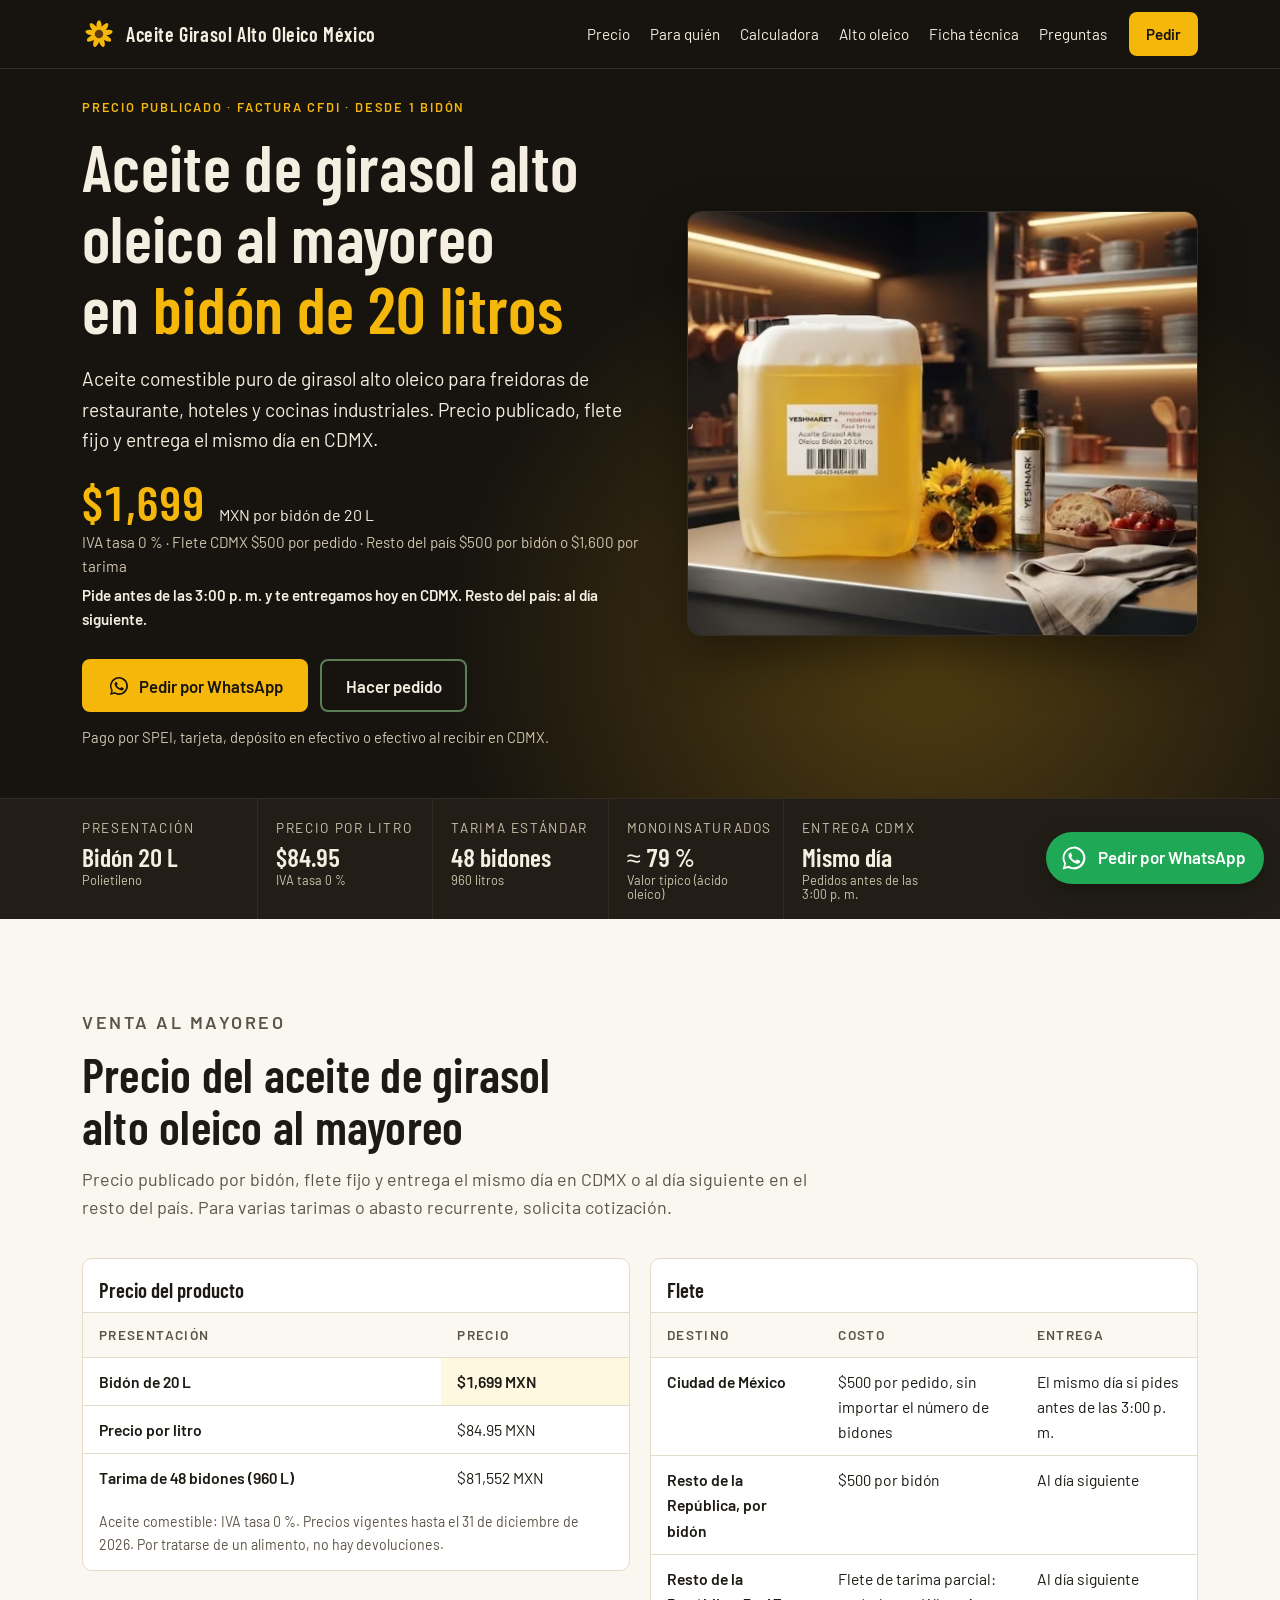
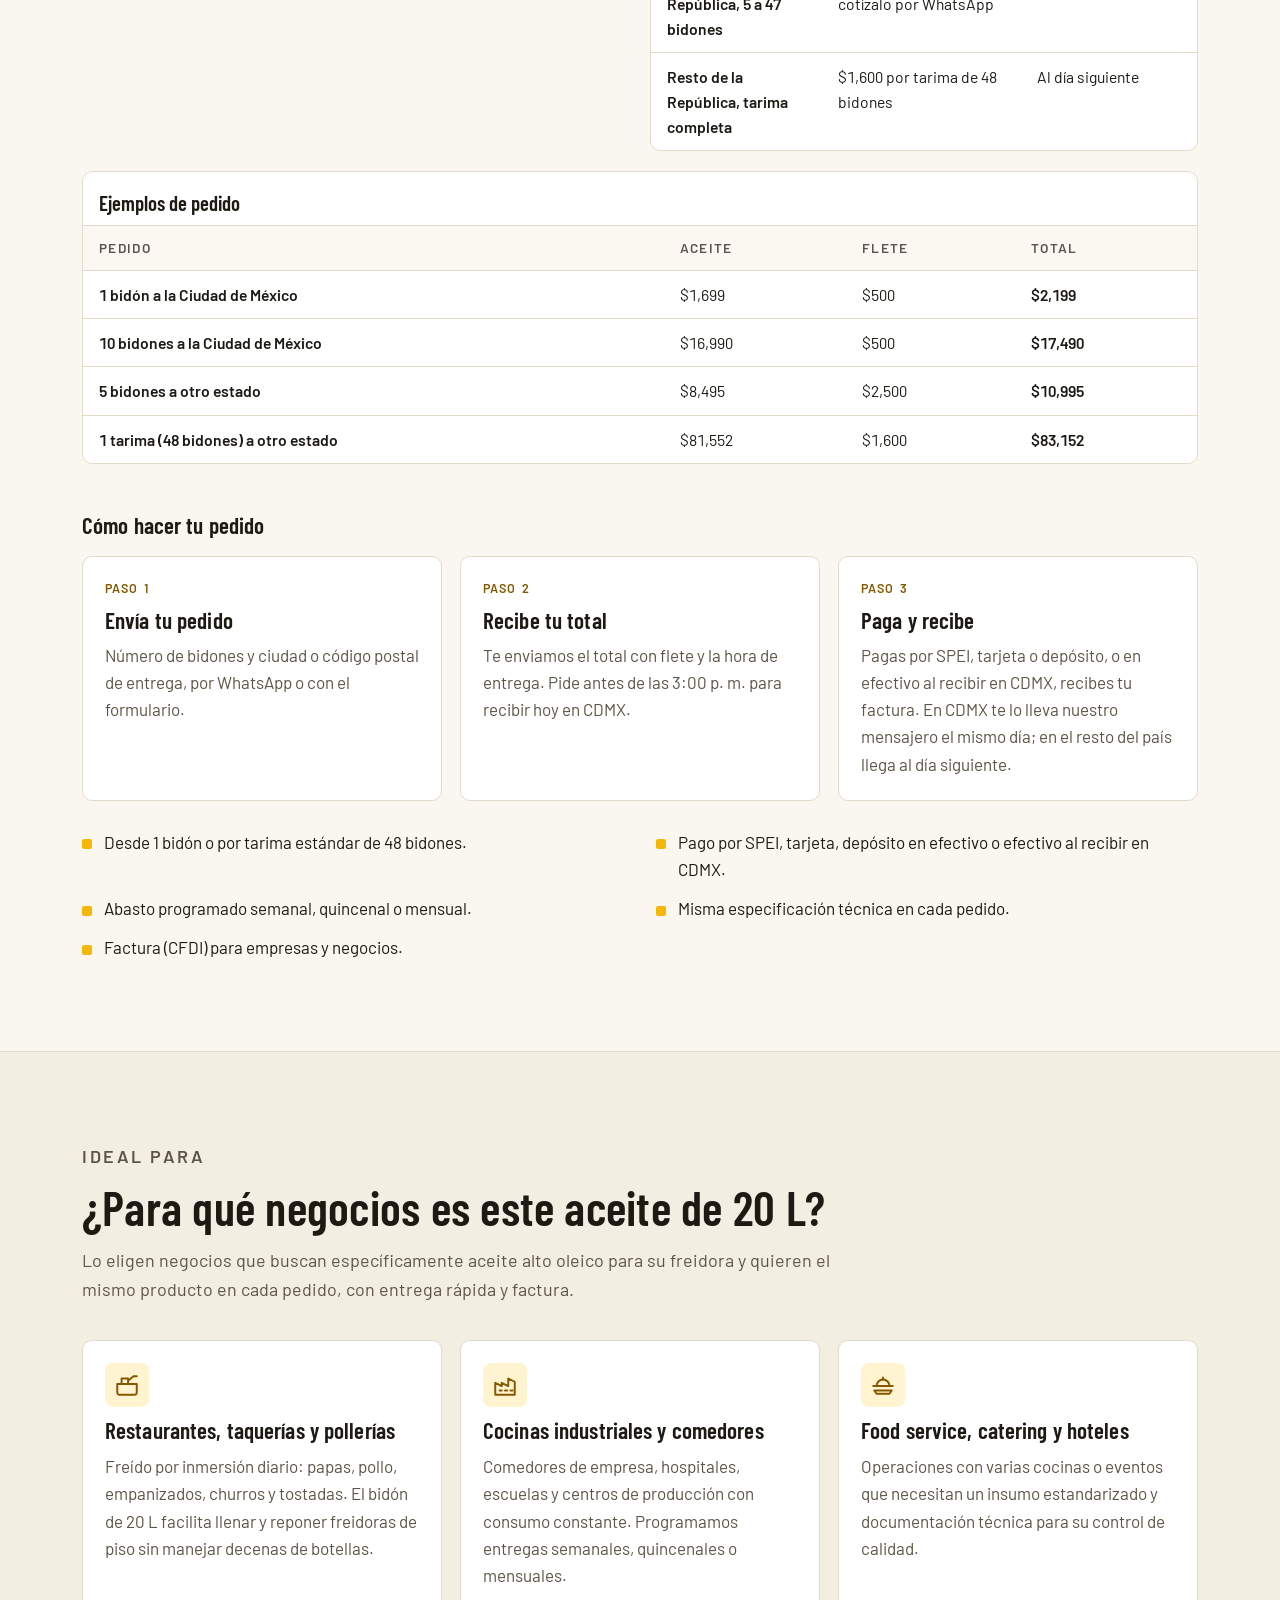
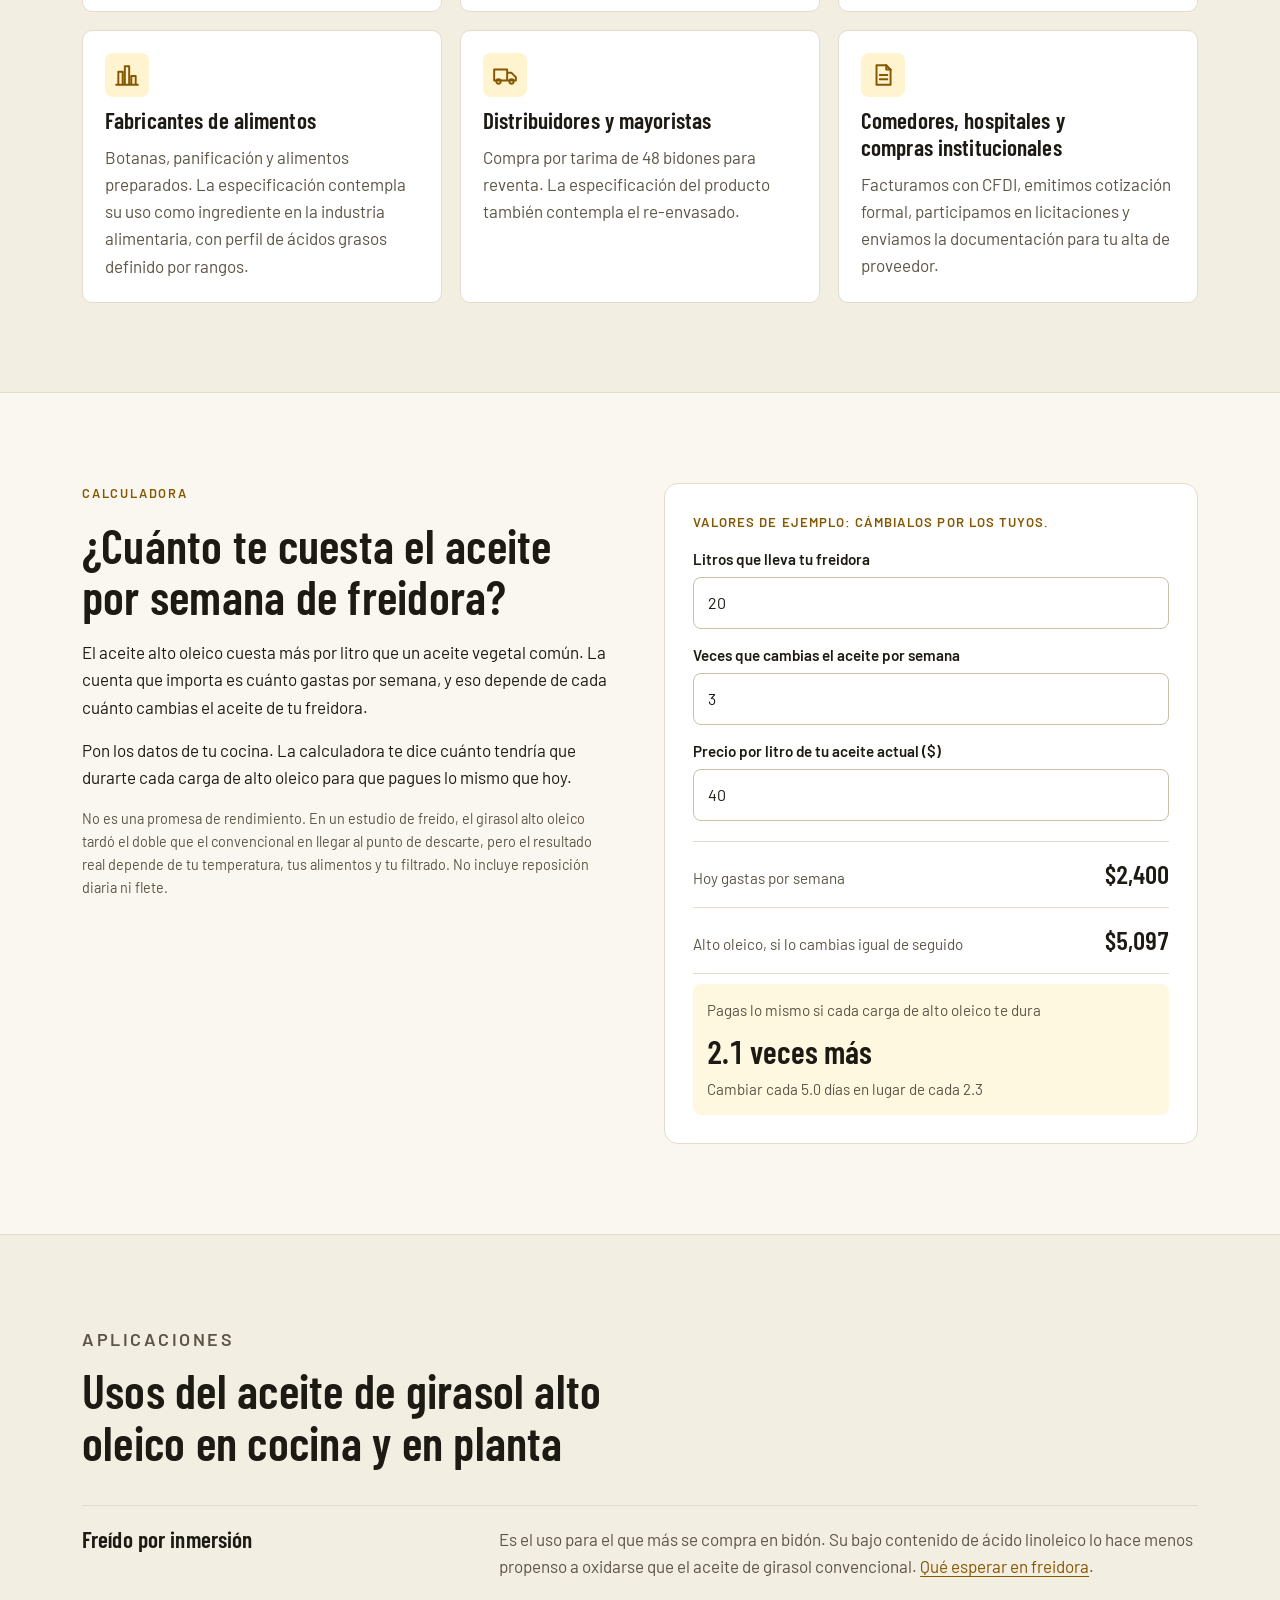
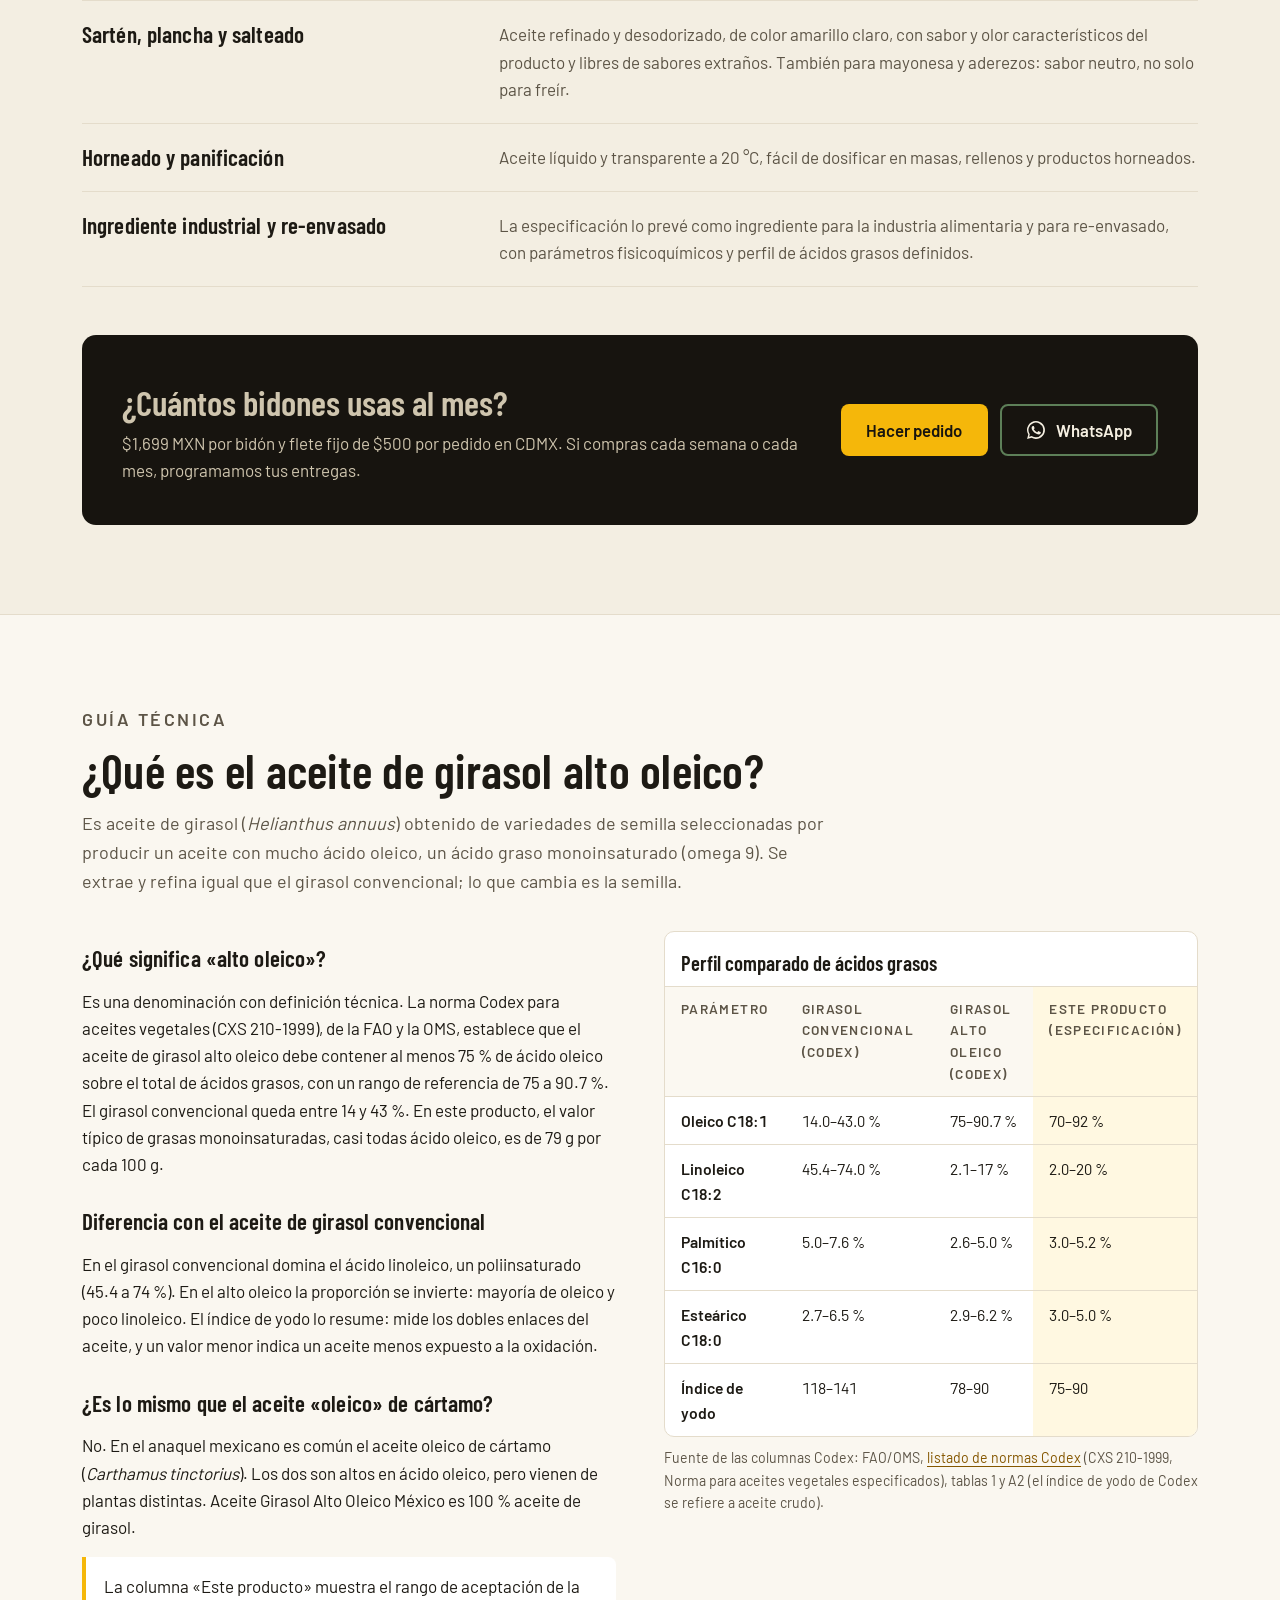
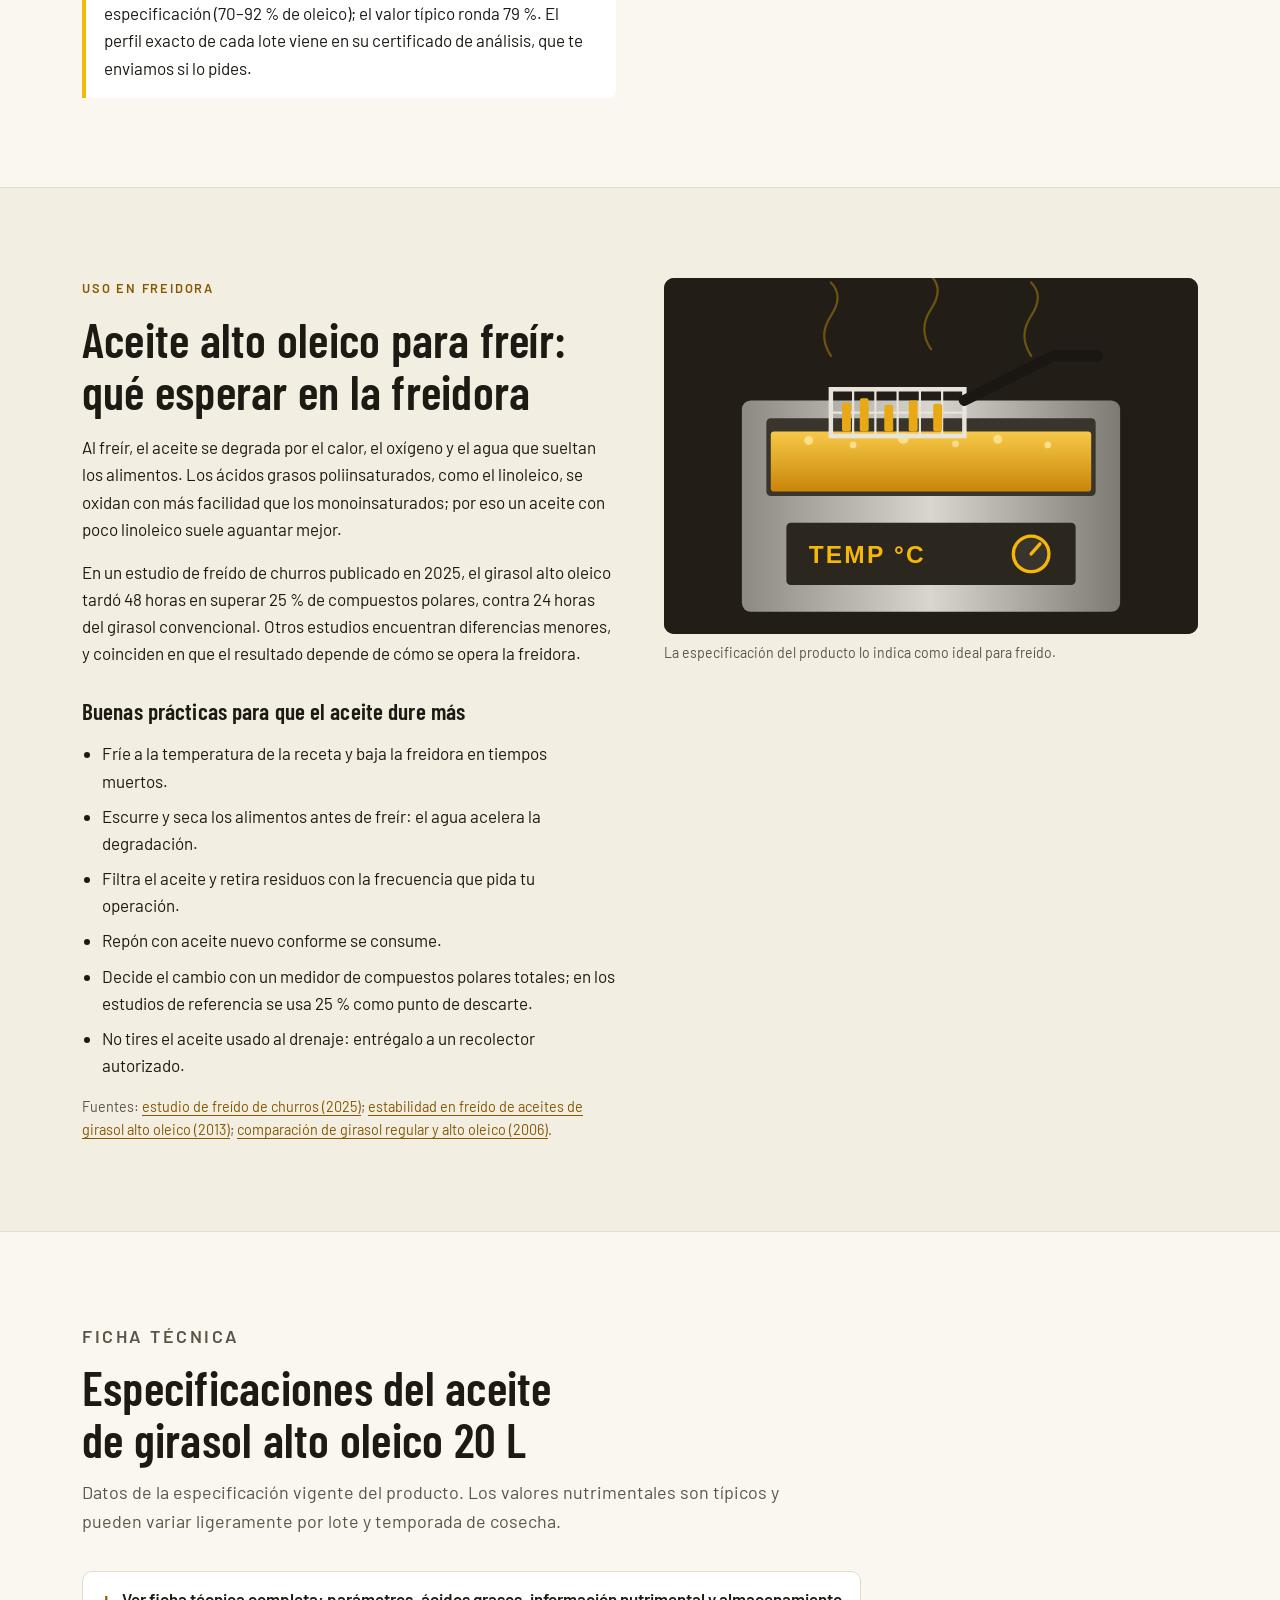
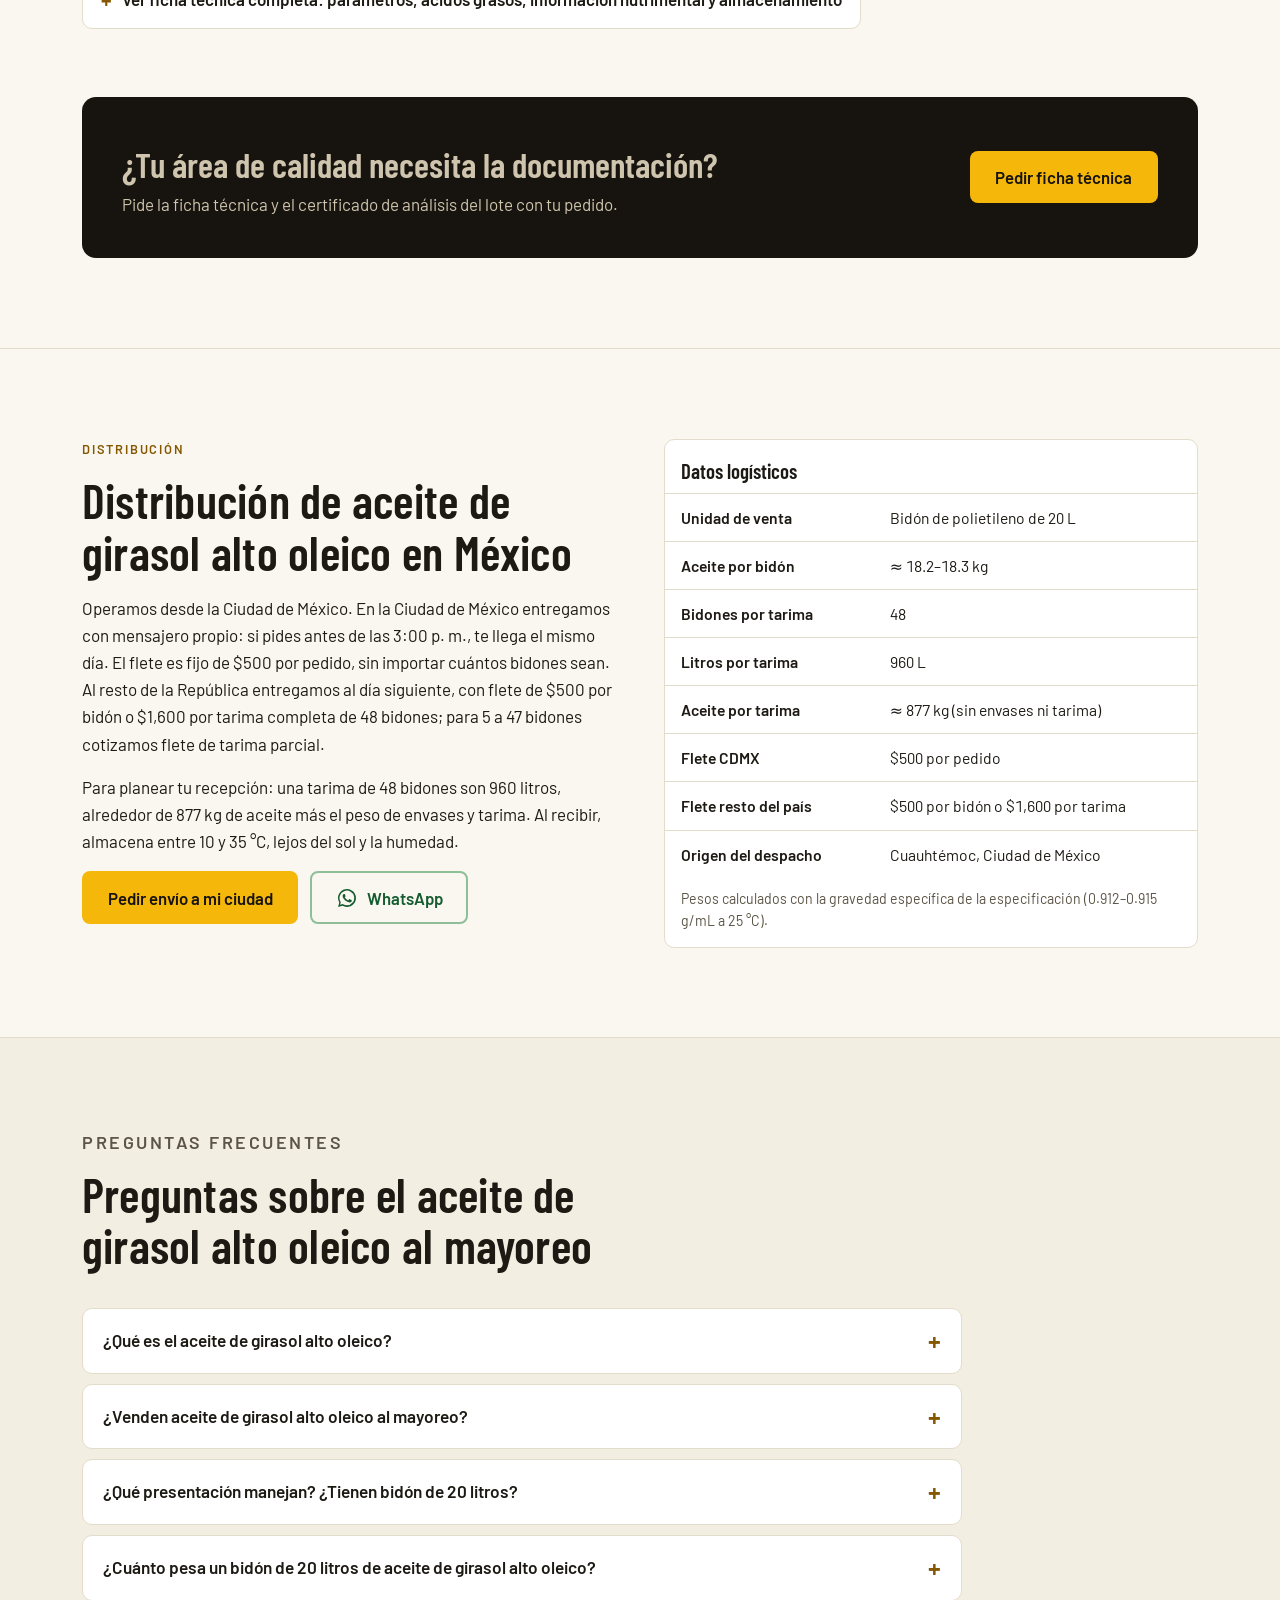
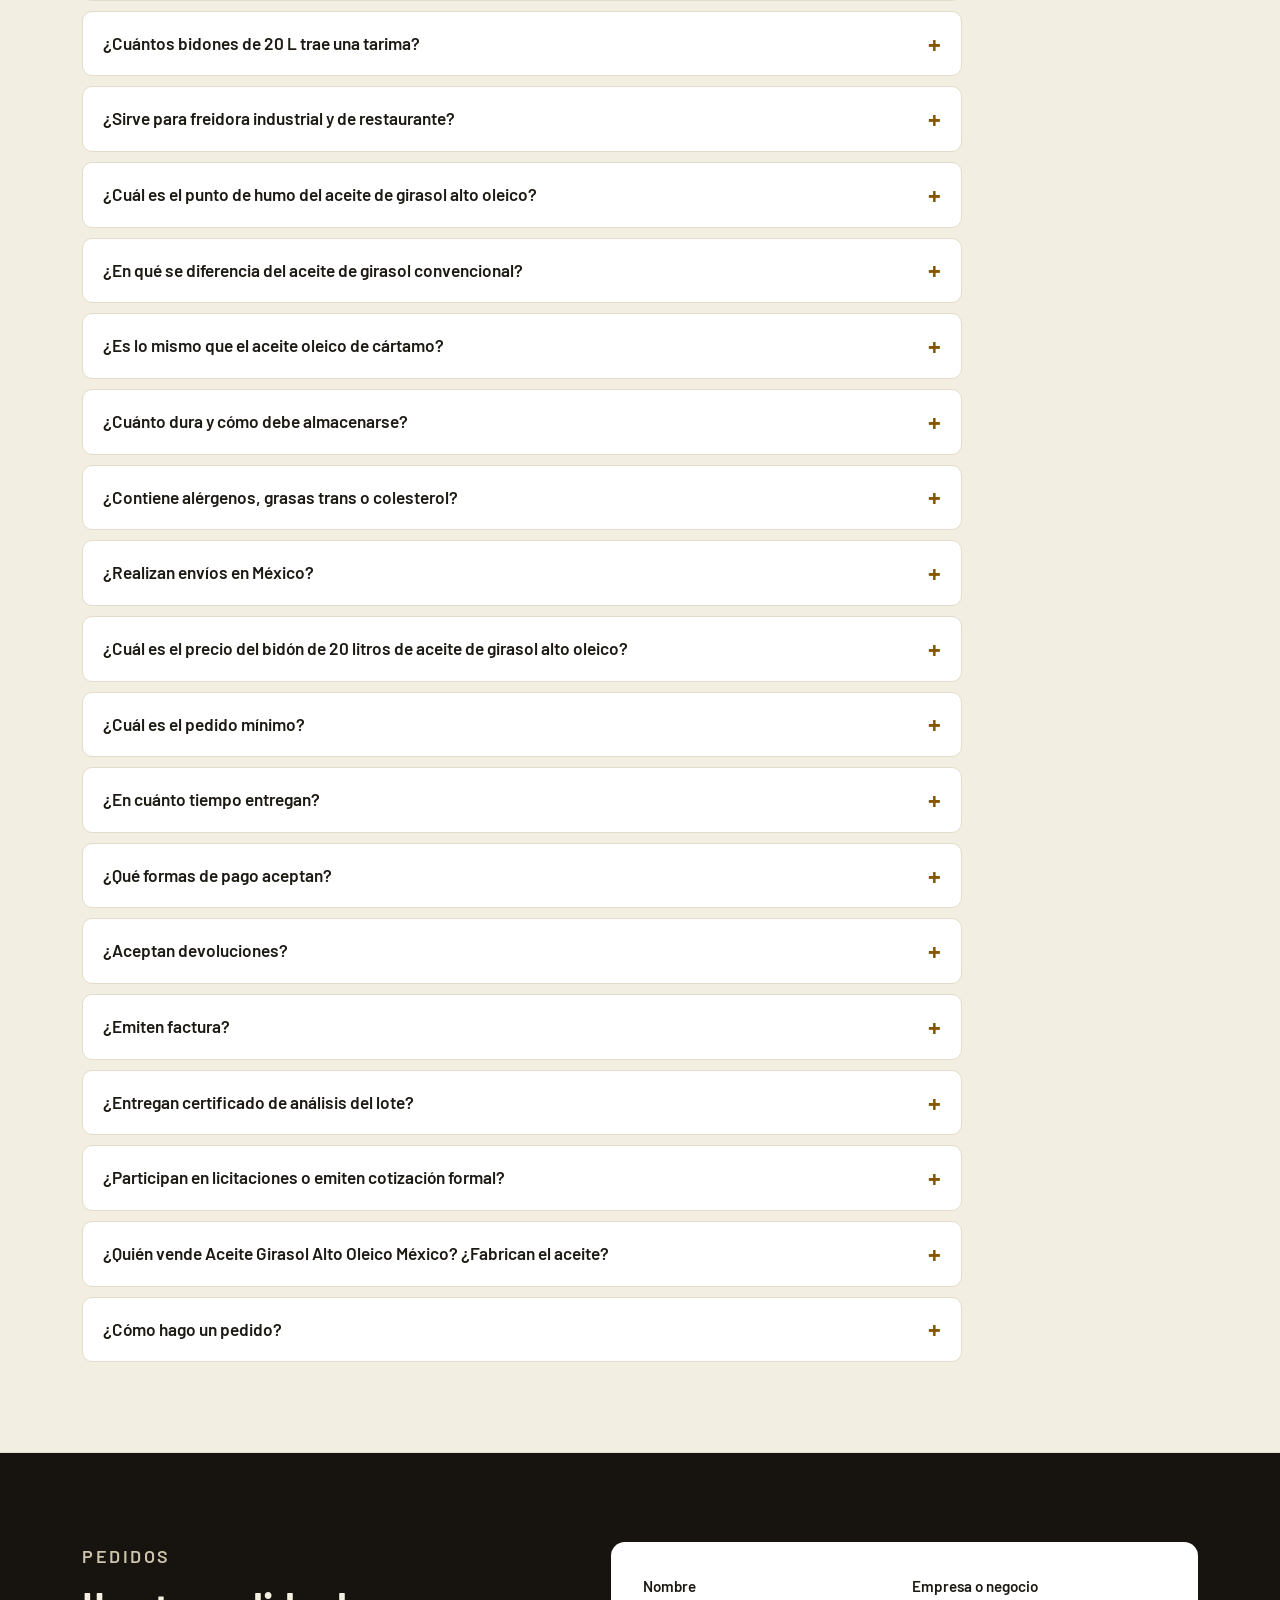
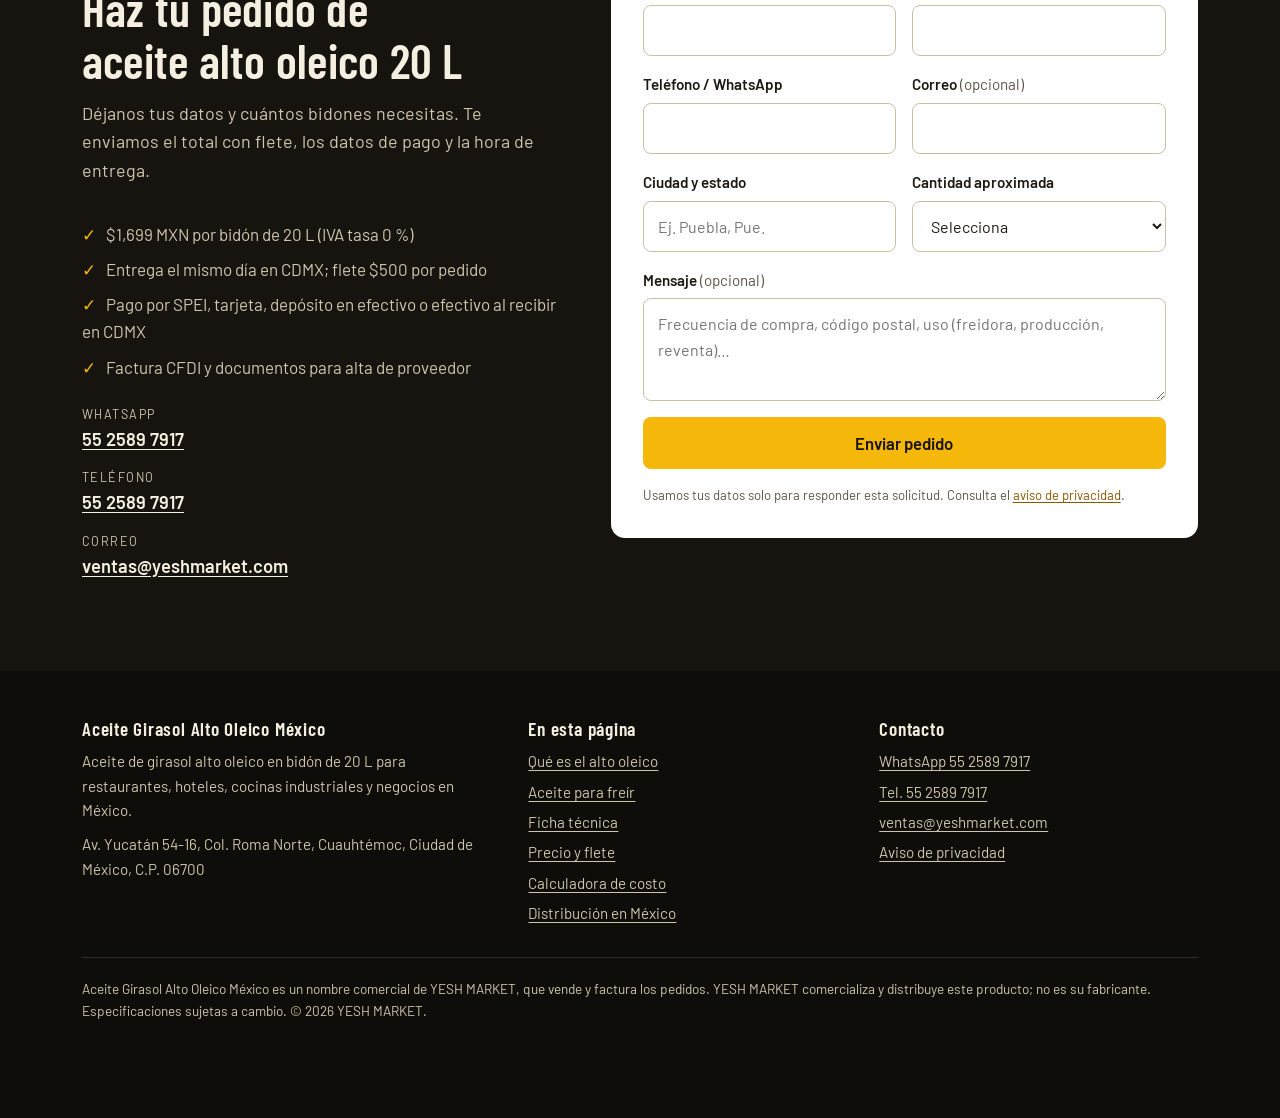
==== commit 260581b0: "Ajustes del verificador: description con Desde 1 bidon, texto del enlace Codex y evento en el 404" ====
--- a/index.html
+++ b/index.html
@@ -7,7 +7,7 @@
 <!-- End Google Tag Manager -->
 <meta name="viewport" content="width=device-width,initial-scale=1,viewport-fit=cover">
 <title>Aceite de girasol alto oleico 20 litros · $1,699 al mayoreo</title>
-<meta name="description" content="Aceite de girasol alto oleico en bidón de 20 litros: $1,699 MXN ($84.95 por litro). Para freidora industrial y restaurantes. Factura CFDI. Entrega hoy en CDMX.">
+<meta name="description" content="Aceite de girasol alto oleico en bidón de 20 litros a $1,699 MXN ($84.95/litro). Desde 1 bidón, para freidora industrial. Factura CFDI y entrega el mismo día en CDMX.">
 <meta name="robots" content="index,follow,max-image-preview:large,max-snippet:-1">
 <link rel="canonical" href="https://aceitealtooleico.com/">
 <link rel="alternate" hreflang="es-MX" href="https://aceitealtooleico.com/">
@@ -312,7 +312,7 @@
 <meta name="twitter:image" content="https://aceitealtooleico.com/assets/img/og-aceite-girasol-alto-oleico-20-litros.jpg">
 <meta name="twitter:image:alt" content="Bidón de 20 litros de aceite de girasol alto oleico al mayoreo">
 
-<script type="application/ld+json">{"@context":"https://schema.org","@graph":[{"@type":"Organization","@id":"https://yeshmarket.com/#organization","name":"YESH MARKET","alternateName":"Aceite Girasol Alto Oleico México","url":"https://yeshmarket.com/","logo":{"@type":"ImageObject","url":"https://aceitealtooleico.com/assets/img/apple-touch-icon.png","width":180,"height":180},"email":"ventas@yeshmarket.com","telephone":"+525525897917","address":{"@type":"PostalAddress","streetAddress":"Av. Yucatán 54-16, Col. Roma Norte","addressLocality":"Cuauhtémoc, Ciudad de México","addressRegion":"CDMX","postalCode":"06700","addressCountry":"MX"},"contactPoint":[{"@type":"ContactPoint","contactType":"sales","telephone":"+525525897917","email":"ventas@yeshmarket.com","areaServed":"MX","availableLanguage":"es"}],"areaServed":{"@type":"Country","name":"México"}},{"@type":"WebSite","@id":"https://aceitealtooleico.com/#website","url":"https://aceitealtooleico.com/","name":"Aceite Girasol Alto Oleico México","publisher":{"@id":"https://yeshmarket.com/#organization"},"inLanguage":"es-MX"},{"@type":"WebPage","@id":"https://aceitealtooleico.com/#webpage","url":"https://aceitealtooleico.com/","name":"Aceite de girasol alto oleico 20 litros · $1,699 al mayoreo","description":"Aceite de girasol alto oleico en bidón de 20 litros: $1,699 MXN ($84.95 por litro). Para freidora industrial y restaurantes. Factura CFDI. Entrega hoy en CDMX.","inLanguage":"es-MX","isPartOf":{"@id":"https://aceitealtooleico.com/#website"},"about":{"@id":"https://aceitealtooleico.com/#producto"},"mainEntity":{"@id":"https://aceitealtooleico.com/#producto"},"primaryImageOfPage":{"@type":"ImageObject","url":"https://aceitealtooleico.com/assets/img/bidon-aceite-girasol-alto-oleico-20-litros.jpg","width":1200,"height":1200},"dateModified":"2026-11-04"},{"@type":"Product","@id":"https://aceitealtooleico.com/#producto","sku":"ACEITE-GIRASOL-AO-20L","name":"Aceite comestible puro de girasol alto oleico, bidón de 20 L","brand":{"@type":"Brand","name":"Aceite Girasol Alto Oleico México"},"description":"Aceite comestible puro de girasol alto oleico con refinación completa, en bidón de polietileno de 20 litros, para freído, cocinas industriales, food service y producción de alimentos. Venta al mayoreo con cotización por volumen y distribución en México.","image":["https://aceitealtooleico.com/assets/img/bidon-20-litros-aceite-girasol-alto-oleico-cocina.jpg","https://aceitealtooleico.com/assets/img/bidon-aceite-girasol-alto-oleico-20-litros.jpg","https://aceitealtooleico.com/assets/img/bidon-aceite-girasol-alto-oleico-20-litros.webp"],"category":"Aceites comestibles > Aceite de girasol alto oleico","material":"Aceite de girasol (Helianthus annuus)","size":"20 L","url":"https://aceitealtooleico.com/","additionalProperty":[{"@type":"PropertyValue","name":"Presentación","value":"Bidón de polietileno de 20 L"},{"@type":"PropertyValue","name":"Bidones por tarima","value":"48"},{"@type":"PropertyValue","name":"Ácido oleico C18:1","value":"70–92 %"},{"@type":"PropertyValue","name":"Ácido linoleico C18:2","value":"2.0–20 %"},{"@type":"PropertyValue","name":"Ácidos grasos libres (como oleico)","value":"< 0.10 %"},{"@type":"PropertyValue","name":"Índice de peróxido al envasar","value":"< 2.0 meq/kg"},{"@type":"PropertyValue","name":"Índice de yodo","value":"75–90"},{"@type":"PropertyValue","name":"Vida de anaquel","value":"Hasta 12 meses"},{"@type":"PropertyValue","name":"Temperatura de almacenamiento","value":"10–35 °C"}],"offers":{"@type":"Offer","url":"https://aceitealtooleico.com/","price":"1699.00","priceCurrency":"MXN","priceValidUntil":"2026-12-31","itemCondition":"https://schema.org/NewCondition","availability":"https://schema.org/InStock","hasMerchantReturnPolicy":{"@type":"MerchantReturnPolicy","applicableCountry":"MX","returnPolicyCategory":"https://schema.org/MerchantReturnNotPermitted"},"validFrom":"2026-10-07","seller":{"@id":"https://yeshmarket.com/#organization"},"priceSpecification":{"@type":"UnitPriceSpecification","price":"1699.00","priceCurrency":"MXN","valueAddedTaxIncluded":true,"referenceQuantity":{"@type":"QuantitativeValue","value":1,"unitText":"bidón de 20 L"}},"eligibleQuantity":{"@type":"QuantitativeValue","minValue":1,"unitText":"bidón"},"shippingDetails":[{"@type":"OfferShippingDetails","shippingRate":{"@type":"MonetaryAmount","value":"500.00","currency":"MXN"},"shippingDestination":{"@type":"DefinedRegion","addressCountry":"MX","addressRegion":"CMX"},"deliveryTime":{"@type":"ShippingDeliveryTime","handlingTime":{"@type":"QuantitativeValue","minValue":0,"maxValue":0,"unitCode":"DAY"},"transitTime":{"@type":"QuantitativeValue","minValue":0,"maxValue":0,"unitCode":"DAY"}}},{"@type":"OfferShippingDetails","shippingRate":{"@type":"MonetaryAmount","value":"500.00","currency":"MXN"},"shippingDestination":{"@type":"DefinedRegion","addressCountry":"MX"},"deliveryTime":{"@type":"ShippingDeliveryTime","handlingTime":{"@type":"QuantitativeValue","minValue":0,"maxValue":0,"unitCode":"DAY"},"transitTime":{"@type":"QuantitativeValue","minValue":1,"maxValue":1,"unitCode":"DAY"}}}]},"nutrition":{"@type":"NutritionInformation","servingSize":"100 g","calories":"900 kcal","fatContent":"100 g","saturatedFatContent":"9.0 g","unsaturatedFatContent":"91.0 g","transFatContent":"0 g","cholesterolContent":"0 mg","proteinContent":"0 g","carbohydrateContent":"0 g","sodiumContent":"0 mg"}},{"@type":"FAQPage","@id":"https://aceitealtooleico.com/#faq","mainEntity":[{"@type":"Question","name":"¿Qué es el aceite de girasol alto oleico?","acceptedAnswer":{"@type":"Answer","text":"Es aceite de girasol obtenido de variedades de semilla (Helianthus annuus) seleccionadas por producir un aceite con mucho ácido oleico, un ácido graso monoinsaturado. La norma internacional Codex (CXS 210-1999) exige al menos 75 % de ácido oleico para llamarlo alto oleico; el girasol convencional tiene entre 14 y 43 %. En nuestro aceite, el valor típico de monoinsaturados ronda 79 %. El proceso de extracción y refinación es el mismo; lo que cambia es la semilla."}},{"@type":"Question","name":"¿Venden aceite de girasol alto oleico al mayoreo?","acceptedAnswer":{"@type":"Answer","text":"Sí. Aceite Girasol Alto Oleico México vende aceite comestible puro de girasol alto oleico al mayoreo, desde 1 bidón de 20 L hasta tarimas completas de 48 bidones, para restaurantes, cocinas industriales, food service, fabricantes de alimentos, distribuidores y compradores institucionales."}},{"@type":"Question","name":"¿Qué presentación manejan? ¿Tienen bidón de 20 litros?","acceptedAnswer":{"@type":"Answer","text":"Nuestra presentación principal es el bidón de polietileno de 20 litros. Se vende por pieza o por tarima estándar de 48 bidones (960 litros)."}},{"@type":"Question","name":"¿Cuánto pesa un bidón de 20 litros de aceite de girasol alto oleico?","acceptedAnswer":{"@type":"Answer","text":"El aceite de un bidón de 20 L pesa alrededor de 18.2 a 18.3 kg. Lo calculamos con la gravedad específica de la especificación del producto (0.912 a 0.915 g/mL a 25 °C); a eso se suma el peso del envase."}},{"@type":"Question","name":"¿Cuántos bidones de 20 L trae una tarima?","acceptedAnswer":{"@type":"Answer","text":"La configuración estándar es de 48 bidones por tarima: 960 litros, alrededor de 877 kg de aceite sin contar envases ni tarima."}},{"@type":"Question","name":"¿Sirve para freidora industrial y de restaurante?","acceptedAnswer":{"@type":"Answer","text":"Sí. La especificación del producto lo indica para freído, incluidas las freidoras industriales de inmersión y las freidoras de restaurante. Al tener poco ácido linoleico (2 a 20 %), es menos propenso a oxidarse que el girasol convencional, que suele tener entre 45 y 74 %. La vida útil real en freidora depende de la temperatura, el tipo de alimento, el filtrado y la reposición de aceite."}},{"@type":"Question","name":"¿Cuál es el punto de humo del aceite de girasol alto oleico?","acceptedAnswer":{"@type":"Answer","text":"La especificación de este producto no declara un punto de humo, así que no publicamos una cifra. Para decidir cuándo cambiar el aceite de una freidora, el indicador más usado en cocinas profesionales es el porcentaje de compuestos polares totales, que se mide con un medidor portátil."}},{"@type":"Question","name":"¿En qué se diferencia del aceite de girasol convencional?","acceptedAnswer":{"@type":"Answer","text":"En su perfil de ácidos grasos. El alto oleico tiene mayoría de ácido oleico (monoinsaturado) y poco linoleico (poliinsaturado); el convencional es al revés. Eso se refleja en un índice de yodo menor (75 a 90 en este producto, frente a 118 a 141 del girasol convencional según Codex), que indica menos dobles enlaces y mayor estabilidad frente a la oxidación."}},{"@type":"Question","name":"¿Es lo mismo que el aceite oleico de cártamo?","acceptedAnswer":{"@type":"Answer","text":"No. En México es común encontrar aceite oleico de cártamo (Carthamus tinctorius). Ambos son aceites altos en ácido oleico, pero vienen de plantas distintas. El que comercializamos es 100 % aceite de girasol (Helianthus annuus)."}},{"@type":"Question","name":"¿Cuánto dura y cómo debe almacenarse?","acceptedAnswer":{"@type":"Answer","text":"En bidón de 20 L la vida de anaquel puede alcanzar 12 meses si se respetan las buenas prácticas de almacenamiento: envase original bien cerrado, lugar fresco y seco, protegido de la luz solar y la humedad, entre 10 y 35 °C. Si se estiba sobre tarimas de madera, se recomienda colocar una separación de cartón."}},{"@type":"Question","name":"¿Contiene alérgenos, grasas trans o colesterol?","acceptedAnswer":{"@type":"Answer","text":"Su único ingrediente es aceite de girasol y no contiene alérgenos como ingrediente. La información nutrimental típica declara 0 mg de grasas trans y 0 mg de colesterol por 100 g. La declaración de alérgenos indica que en la planta de origen se almacenan cacahuate, coco y ajonjolí, sin compartir la línea de envasado; si tu programa de alérgenos lo requiere, solicita la declaración completa."}},{"@type":"Question","name":"¿Realizan envíos en México?","acceptedAnswer":{"@type":"Answer","text":"En la Ciudad de México entregamos con mensajero propio: si pides antes de las 3:00 p. m., te llega el mismo día. El flete es fijo de $500 por pedido, sin importar cuántos bidones sean. Al resto de la República entregamos al día siguiente, con flete de $500 por bidón o $1,600 por tarima completa de 48 bidones; para 5 a 47 bidones cotizamos flete de tarima parcial."}},{"@type":"Question","name":"¿Cuál es el precio del bidón de 20 litros de aceite de girasol alto oleico?","acceptedAnswer":{"@type":"Answer","text":"$1,699 MXN por bidón de 20 L ($84.95 por litro); el aceite comestible tiene IVA tasa 0 %. Una tarima de 48 bidones cuesta $81,552 MXN. El flete es aparte: $500 por pedido en la Ciudad de México y, en el resto de la República, $500 por bidón o $1,600 por tarima completa. Para varias tarimas o abasto recurrente, solicita cotización."}},{"@type":"Question","name":"¿Cuál es el pedido mínimo?","acceptedAnswer":{"@type":"Answer","text":"Vendemos desde 1 bidón de 20 L. En la Ciudad de México el flete es de $500 por pedido, así que conviene juntar varios bidones en una sola entrega."}},{"@type":"Question","name":"¿En cuánto tiempo entregan?","acceptedAnswer":{"@type":"Answer","text":"En la Ciudad de México entregamos con mensajero propio: si pides antes de las 3:00 p. m., te llega el mismo día. En el resto de la República, al día siguiente."}},{"@type":"Question","name":"¿Qué formas de pago aceptan?","acceptedAnswer":{"@type":"Answer","text":"Aceptamos SPEI, tarjeta y depósito en efectivo. En la Ciudad de México también puedes pagar en efectivo al recibir. No manejamos crédito."}},{"@type":"Question","name":"¿Aceptan devoluciones?","acceptedAnswer":{"@type":"Answer","text":"No. Por tratarse de un producto alimenticio, no aceptamos devoluciones."}},{"@type":"Question","name":"¿Emiten factura?","acceptedAnswer":{"@type":"Answer","text":"Sí. Facturamos con CFDI como YESH MARKET. Si tu empresa necesita darnos de alta como proveedor, te enviamos constancia de situación fiscal, opinión de cumplimiento del SAT y carátula bancaria."}},{"@type":"Question","name":"¿Entregan certificado de análisis del lote?","acceptedAnswer":{"@type":"Answer","text":"Sí. A solicitud enviamos el certificado de análisis del lote que te entregamos, la ficha técnica y las certificaciones disponibles del producto."}},{"@type":"Question","name":"¿Participan en licitaciones o emiten cotización formal?","acceptedAnswer":{"@type":"Answer","text":"Sí. Para comedores industriales, hospitales, universidades y otras instituciones preparamos cotización formal por escrito y participamos en licitaciones. Envíanos las bases o el requerimiento a ventas@yeshmarket.com o por WhatsApp al 55 2589 7917."}},{"@type":"Question","name":"¿Quién vende Aceite Girasol Alto Oleico México? ¿Fabrican el aceite?","acceptedAnswer":{"@type":"Answer","text":"Aceite Girasol Alto Oleico México es el nombre comercial con el que YESH MARKET, distribuidor B2B en la Ciudad de México, vende y factura este aceite. El aceite no lo producimos nosotros: lo adquirimos de su productor y lo vendemos al mayoreo, con precio publicado, entrega rápida y atención por WhatsApp."}},{"@type":"Question","name":"¿Cómo hago un pedido?","acceptedAnswer":{"@type":"Answer","text":"Escríbenos por WhatsApp al 55 2589 7917 o llena el formulario de esta página con el número de bidones y la colonia o ciudad de entrega. Te enviamos el total con flete y la hora de entrega."}}]}]}</script>
+<script type="application/ld+json">{"@context":"https://schema.org","@graph":[{"@type":"Organization","@id":"https://yeshmarket.com/#organization","name":"YESH MARKET","alternateName":"Aceite Girasol Alto Oleico México","url":"https://yeshmarket.com/","logo":{"@type":"ImageObject","url":"https://aceitealtooleico.com/assets/img/apple-touch-icon.png","width":180,"height":180},"email":"ventas@yeshmarket.com","telephone":"+525525897917","address":{"@type":"PostalAddress","streetAddress":"Av. Yucatán 54-16, Col. Roma Norte","addressLocality":"Cuauhtémoc, Ciudad de México","addressRegion":"CDMX","postalCode":"06700","addressCountry":"MX"},"contactPoint":[{"@type":"ContactPoint","contactType":"sales","telephone":"+525525897917","email":"ventas@yeshmarket.com","areaServed":"MX","availableLanguage":"es"}],"areaServed":{"@type":"Country","name":"México"}},{"@type":"WebSite","@id":"https://aceitealtooleico.com/#website","url":"https://aceitealtooleico.com/","name":"Aceite Girasol Alto Oleico México","publisher":{"@id":"https://yeshmarket.com/#organization"},"inLanguage":"es-MX"},{"@type":"WebPage","@id":"https://aceitealtooleico.com/#webpage","url":"https://aceitealtooleico.com/","name":"Aceite de girasol alto oleico 20 litros · $1,699 al mayoreo","description":"Aceite de girasol alto oleico en bidón de 20 litros a $1,699 MXN ($84.95/litro). Desde 1 bidón, para freidora industrial. Factura CFDI y entrega el mismo día en CDMX.","inLanguage":"es-MX","isPartOf":{"@id":"https://aceitealtooleico.com/#website"},"about":{"@id":"https://aceitealtooleico.com/#producto"},"mainEntity":{"@id":"https://aceitealtooleico.com/#producto"},"primaryImageOfPage":{"@type":"ImageObject","url":"https://aceitealtooleico.com/assets/img/bidon-aceite-girasol-alto-oleico-20-litros.jpg","width":1200,"height":1200},"dateModified":"2026-11-04"},{"@type":"Product","@id":"https://aceitealtooleico.com/#producto","sku":"ACEITE-GIRASOL-AO-20L","name":"Aceite comestible puro de girasol alto oleico, bidón de 20 L","brand":{"@type":"Brand","name":"Aceite Girasol Alto Oleico México"},"description":"Aceite comestible puro de girasol alto oleico con refinación completa, en bidón de polietileno de 20 litros, para freído, cocinas industriales, food service y producción de alimentos. Venta al mayoreo con cotización por volumen y distribución en México.","image":["https://aceitealtooleico.com/assets/img/bidon-20-litros-aceite-girasol-alto-oleico-cocina.jpg","https://aceitealtooleico.com/assets/img/bidon-aceite-girasol-alto-oleico-20-litros.jpg","https://aceitealtooleico.com/assets/img/bidon-aceite-girasol-alto-oleico-20-litros.webp"],"category":"Aceites comestibles > Aceite de girasol alto oleico","material":"Aceite de girasol (Helianthus annuus)","size":"20 L","url":"https://aceitealtooleico.com/","additionalProperty":[{"@type":"PropertyValue","name":"Presentación","value":"Bidón de polietileno de 20 L"},{"@type":"PropertyValue","name":"Bidones por tarima","value":"48"},{"@type":"PropertyValue","name":"Ácido oleico C18:1","value":"70–92 %"},{"@type":"PropertyValue","name":"Ácido linoleico C18:2","value":"2.0–20 %"},{"@type":"PropertyValue","name":"Ácidos grasos libres (como oleico)","value":"< 0.10 %"},{"@type":"PropertyValue","name":"Índice de peróxido al envasar","value":"< 2.0 meq/kg"},{"@type":"PropertyValue","name":"Índice de yodo","value":"75–90"},{"@type":"PropertyValue","name":"Vida de anaquel","value":"Hasta 12 meses"},{"@type":"PropertyValue","name":"Temperatura de almacenamiento","value":"10–35 °C"}],"offers":{"@type":"Offer","url":"https://aceitealtooleico.com/","price":"1699.00","priceCurrency":"MXN","priceValidUntil":"2026-12-31","itemCondition":"https://schema.org/NewCondition","availability":"https://schema.org/InStock","hasMerchantReturnPolicy":{"@type":"MerchantReturnPolicy","applicableCountry":"MX","returnPolicyCategory":"https://schema.org/MerchantReturnNotPermitted"},"validFrom":"2026-10-07","seller":{"@id":"https://yeshmarket.com/#organization"},"priceSpecification":{"@type":"UnitPriceSpecification","price":"1699.00","priceCurrency":"MXN","valueAddedTaxIncluded":true,"referenceQuantity":{"@type":"QuantitativeValue","value":1,"unitText":"bidón de 20 L"}},"eligibleQuantity":{"@type":"QuantitativeValue","minValue":1,"unitText":"bidón"},"shippingDetails":[{"@type":"OfferShippingDetails","shippingRate":{"@type":"MonetaryAmount","value":"500.00","currency":"MXN"},"shippingDestination":{"@type":"DefinedRegion","addressCountry":"MX","addressRegion":"CMX"},"deliveryTime":{"@type":"ShippingDeliveryTime","handlingTime":{"@type":"QuantitativeValue","minValue":0,"maxValue":0,"unitCode":"DAY"},"transitTime":{"@type":"QuantitativeValue","minValue":0,"maxValue":0,"unitCode":"DAY"}}},{"@type":"OfferShippingDetails","shippingRate":{"@type":"MonetaryAmount","value":"500.00","currency":"MXN"},"shippingDestination":{"@type":"DefinedRegion","addressCountry":"MX"},"deliveryTime":{"@type":"ShippingDeliveryTime","handlingTime":{"@type":"QuantitativeValue","minValue":0,"maxValue":0,"unitCode":"DAY"},"transitTime":{"@type":"QuantitativeValue","minValue":1,"maxValue":1,"unitCode":"DAY"}}}]},"nutrition":{"@type":"NutritionInformation","servingSize":"100 g","calories":"900 kcal","fatContent":"100 g","saturatedFatContent":"9.0 g","unsaturatedFatContent":"91.0 g","transFatContent":"0 g","cholesterolContent":"0 mg","proteinContent":"0 g","carbohydrateContent":"0 g","sodiumContent":"0 mg"}},{"@type":"FAQPage","@id":"https://aceitealtooleico.com/#faq","mainEntity":[{"@type":"Question","name":"¿Qué es el aceite de girasol alto oleico?","acceptedAnswer":{"@type":"Answer","text":"Es aceite de girasol obtenido de variedades de semilla (Helianthus annuus) seleccionadas por producir un aceite con mucho ácido oleico, un ácido graso monoinsaturado. La norma internacional Codex (CXS 210-1999) exige al menos 75 % de ácido oleico para llamarlo alto oleico; el girasol convencional tiene entre 14 y 43 %. En nuestro aceite, el valor típico de monoinsaturados ronda 79 %. El proceso de extracción y refinación es el mismo; lo que cambia es la semilla."}},{"@type":"Question","name":"¿Venden aceite de girasol alto oleico al mayoreo?","acceptedAnswer":{"@type":"Answer","text":"Sí. Aceite Girasol Alto Oleico México vende aceite comestible puro de girasol alto oleico al mayoreo, desde 1 bidón de 20 L hasta tarimas completas de 48 bidones, para restaurantes, cocinas industriales, food service, fabricantes de alimentos, distribuidores y compradores institucionales."}},{"@type":"Question","name":"¿Qué presentación manejan? ¿Tienen bidón de 20 litros?","acceptedAnswer":{"@type":"Answer","text":"Nuestra presentación principal es el bidón de polietileno de 20 litros. Se vende por pieza o por tarima estándar de 48 bidones (960 litros)."}},{"@type":"Question","name":"¿Cuánto pesa un bidón de 20 litros de aceite de girasol alto oleico?","acceptedAnswer":{"@type":"Answer","text":"El aceite de un bidón de 20 L pesa alrededor de 18.2 a 18.3 kg. Lo calculamos con la gravedad específica de la especificación del producto (0.912 a 0.915 g/mL a 25 °C); a eso se suma el peso del envase."}},{"@type":"Question","name":"¿Cuántos bidones de 20 L trae una tarima?","acceptedAnswer":{"@type":"Answer","text":"La configuración estándar es de 48 bidones por tarima: 960 litros, alrededor de 877 kg de aceite sin contar envases ni tarima."}},{"@type":"Question","name":"¿Sirve para freidora industrial y de restaurante?","acceptedAnswer":{"@type":"Answer","text":"Sí. La especificación del producto lo indica para freído, incluidas las freidoras industriales de inmersión y las freidoras de restaurante. Al tener poco ácido linoleico (2 a 20 %), es menos propenso a oxidarse que el girasol convencional, que suele tener entre 45 y 74 %. La vida útil real en freidora depende de la temperatura, el tipo de alimento, el filtrado y la reposición de aceite."}},{"@type":"Question","name":"¿Cuál es el punto de humo del aceite de girasol alto oleico?","acceptedAnswer":{"@type":"Answer","text":"La especificación de este producto no declara un punto de humo, así que no publicamos una cifra. Para decidir cuándo cambiar el aceite de una freidora, el indicador más usado en cocinas profesionales es el porcentaje de compuestos polares totales, que se mide con un medidor portátil."}},{"@type":"Question","name":"¿En qué se diferencia del aceite de girasol convencional?","acceptedAnswer":{"@type":"Answer","text":"En su perfil de ácidos grasos. El alto oleico tiene mayoría de ácido oleico (monoinsaturado) y poco linoleico (poliinsaturado); el convencional es al revés. Eso se refleja en un índice de yodo menor (75 a 90 en este producto, frente a 118 a 141 del girasol convencional según Codex), que indica menos dobles enlaces y mayor estabilidad frente a la oxidación."}},{"@type":"Question","name":"¿Es lo mismo que el aceite oleico de cártamo?","acceptedAnswer":{"@type":"Answer","text":"No. En México es común encontrar aceite oleico de cártamo (Carthamus tinctorius). Ambos son aceites altos en ácido oleico, pero vienen de plantas distintas. El que comercializamos es 100 % aceite de girasol (Helianthus annuus)."}},{"@type":"Question","name":"¿Cuánto dura y cómo debe almacenarse?","acceptedAnswer":{"@type":"Answer","text":"En bidón de 20 L la vida de anaquel puede alcanzar 12 meses si se respetan las buenas prácticas de almacenamiento: envase original bien cerrado, lugar fresco y seco, protegido de la luz solar y la humedad, entre 10 y 35 °C. Si se estiba sobre tarimas de madera, se recomienda colocar una separación de cartón."}},{"@type":"Question","name":"¿Contiene alérgenos, grasas trans o colesterol?","acceptedAnswer":{"@type":"Answer","text":"Su único ingrediente es aceite de girasol y no contiene alérgenos como ingrediente. La información nutrimental típica declara 0 mg de grasas trans y 0 mg de colesterol por 100 g. La declaración de alérgenos indica que en la planta de origen se almacenan cacahuate, coco y ajonjolí, sin compartir la línea de envasado; si tu programa de alérgenos lo requiere, solicita la declaración completa."}},{"@type":"Question","name":"¿Realizan envíos en México?","acceptedAnswer":{"@type":"Answer","text":"En la Ciudad de México entregamos con mensajero propio: si pides antes de las 3:00 p. m., te llega el mismo día. El flete es fijo de $500 por pedido, sin importar cuántos bidones sean. Al resto de la República entregamos al día siguiente, con flete de $500 por bidón o $1,600 por tarima completa de 48 bidones; para 5 a 47 bidones cotizamos flete de tarima parcial."}},{"@type":"Question","name":"¿Cuál es el precio del bidón de 20 litros de aceite de girasol alto oleico?","acceptedAnswer":{"@type":"Answer","text":"$1,699 MXN por bidón de 20 L ($84.95 por litro); el aceite comestible tiene IVA tasa 0 %. Una tarima de 48 bidones cuesta $81,552 MXN. El flete es aparte: $500 por pedido en la Ciudad de México y, en el resto de la República, $500 por bidón o $1,600 por tarima completa. Para varias tarimas o abasto recurrente, solicita cotización."}},{"@type":"Question","name":"¿Cuál es el pedido mínimo?","acceptedAnswer":{"@type":"Answer","text":"Vendemos desde 1 bidón de 20 L. En la Ciudad de México el flete es de $500 por pedido, así que conviene juntar varios bidones en una sola entrega."}},{"@type":"Question","name":"¿En cuánto tiempo entregan?","acceptedAnswer":{"@type":"Answer","text":"En la Ciudad de México entregamos con mensajero propio: si pides antes de las 3:00 p. m., te llega el mismo día. En el resto de la República, al día siguiente."}},{"@type":"Question","name":"¿Qué formas de pago aceptan?","acceptedAnswer":{"@type":"Answer","text":"Aceptamos SPEI, tarjeta y depósito en efectivo. En la Ciudad de México también puedes pagar en efectivo al recibir. No manejamos crédito."}},{"@type":"Question","name":"¿Aceptan devoluciones?","acceptedAnswer":{"@type":"Answer","text":"No. Por tratarse de un producto alimenticio, no aceptamos devoluciones."}},{"@type":"Question","name":"¿Emiten factura?","acceptedAnswer":{"@type":"Answer","text":"Sí. Facturamos con CFDI como YESH MARKET. Si tu empresa necesita darnos de alta como proveedor, te enviamos constancia de situación fiscal, opinión de cumplimiento del SAT y carátula bancaria."}},{"@type":"Question","name":"¿Entregan certificado de análisis del lote?","acceptedAnswer":{"@type":"Answer","text":"Sí. A solicitud enviamos el certificado de análisis del lote que te entregamos, la ficha técnica y las certificaciones disponibles del producto."}},{"@type":"Question","name":"¿Participan en licitaciones o emiten cotización formal?","acceptedAnswer":{"@type":"Answer","text":"Sí. Para comedores industriales, hospitales, universidades y otras instituciones preparamos cotización formal por escrito y participamos en licitaciones. Envíanos las bases o el requerimiento a ventas@yeshmarket.com o por WhatsApp al 55 2589 7917."}},{"@type":"Question","name":"¿Quién vende Aceite Girasol Alto Oleico México? ¿Fabrican el aceite?","acceptedAnswer":{"@type":"Answer","text":"Aceite Girasol Alto Oleico México es el nombre comercial con el que YESH MARKET, distribuidor B2B en la Ciudad de México, vende y factura este aceite. El aceite no lo producimos nosotros: lo adquirimos de su productor y lo vendemos al mayoreo, con precio publicado, entrega rápida y atención por WhatsApp."}},{"@type":"Question","name":"¿Cómo hago un pedido?","acceptedAnswer":{"@type":"Answer","text":"Escríbenos por WhatsApp al 55 2589 7917 o llena el formulario de esta página con el número de bidones y la colonia o ciudad de entrega. Te enviamos el total con flete y la hora de entrega."}}]}]}</script>
 
 </head>
 <body>
@@ -566,7 +566,7 @@
               </tbody>
             </table>
           </div>
-          <p class="tnote">Fuente de las columnas Codex: FAO/OMS, <a href="https://www.fao.org/fao-who-codexalimentarius/codex-texts/list-standards/en/" rel="noopener" target="_blank">Norma para aceites vegetales especificados CXS 210-1999</a>, tablas 1 y A2 (el índice de yodo de Codex se refiere a aceite crudo).</p>
+          <p class="tnote">Fuente de las columnas Codex: FAO/OMS, <a href="https://www.fao.org/fao-who-codexalimentarius/codex-texts/list-standards/en/" rel="noopener" target="_blank">listado de normas Codex</a> (CXS 210-1999, Norma para aceites vegetales especificados), tablas 1 y A2 (el índice de yodo de Codex se refiere a aceite crudo).</p>
         </div>
       </div>
     </div>
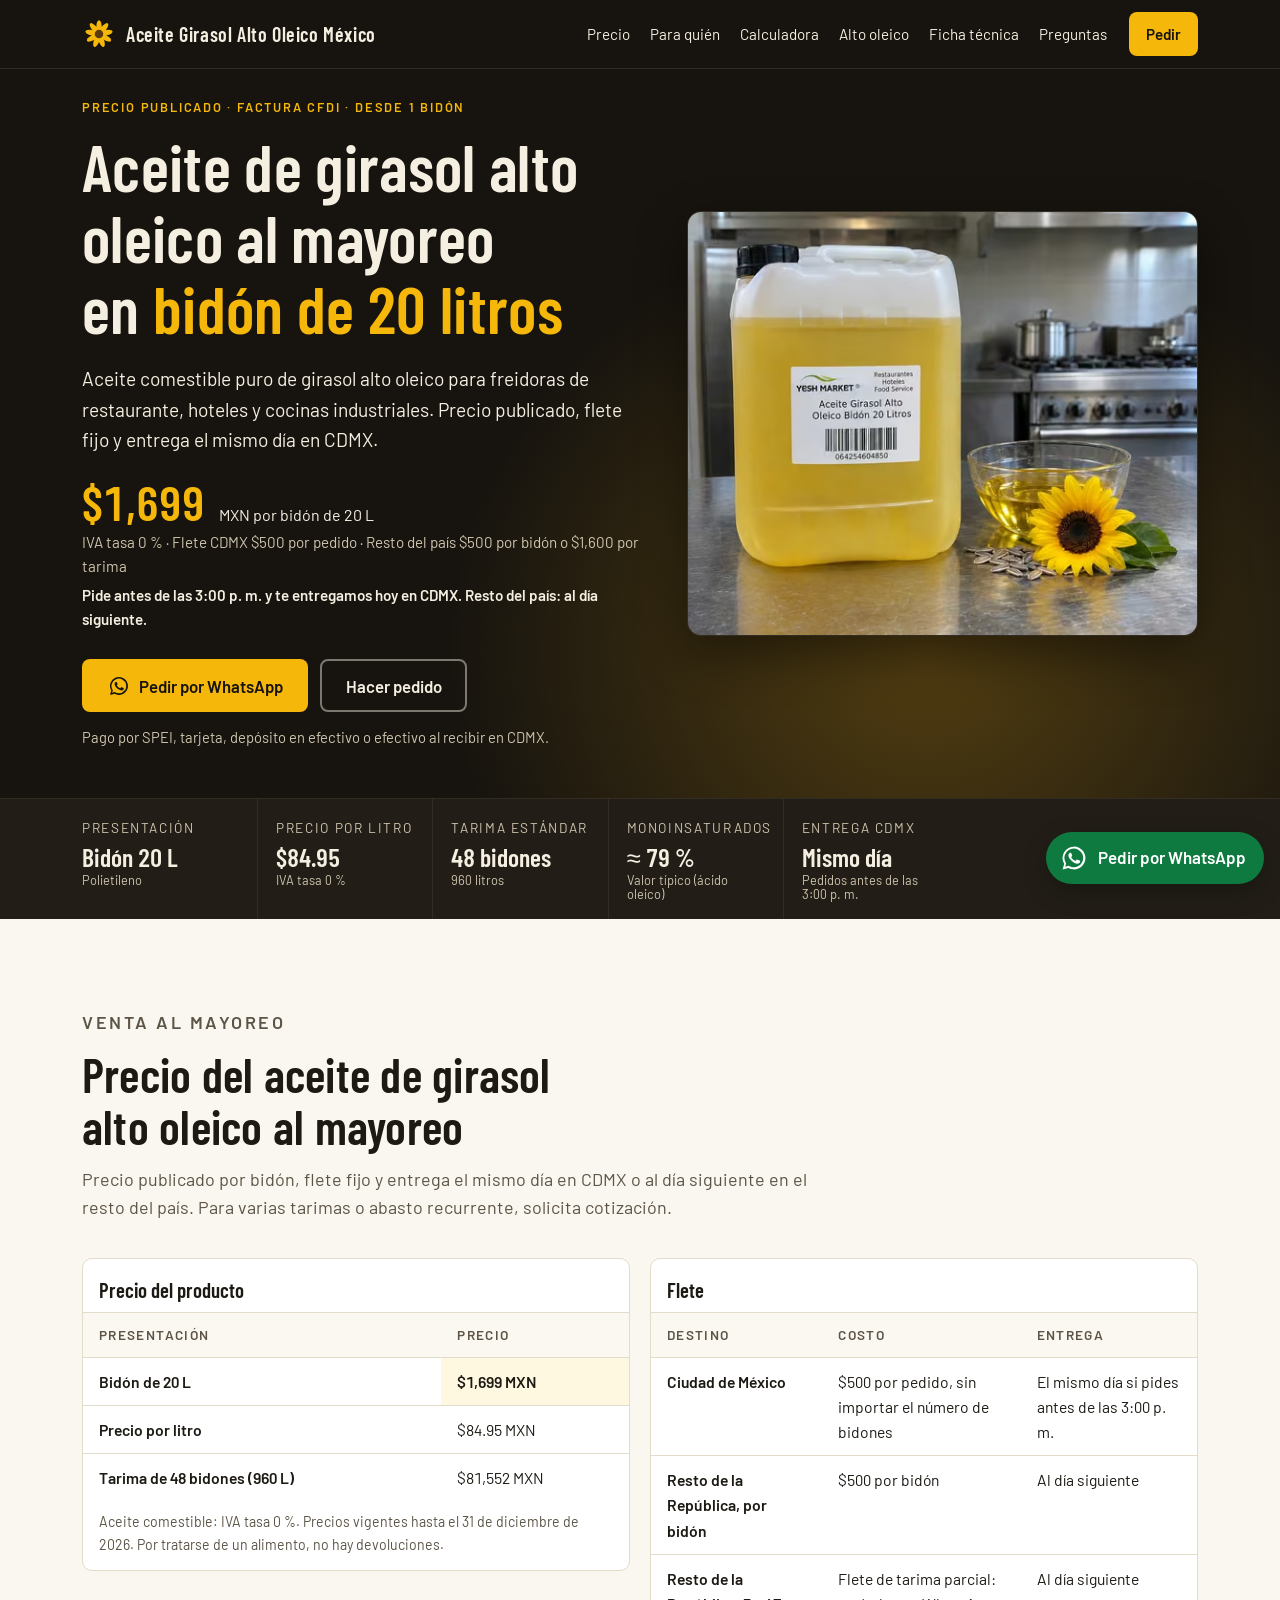
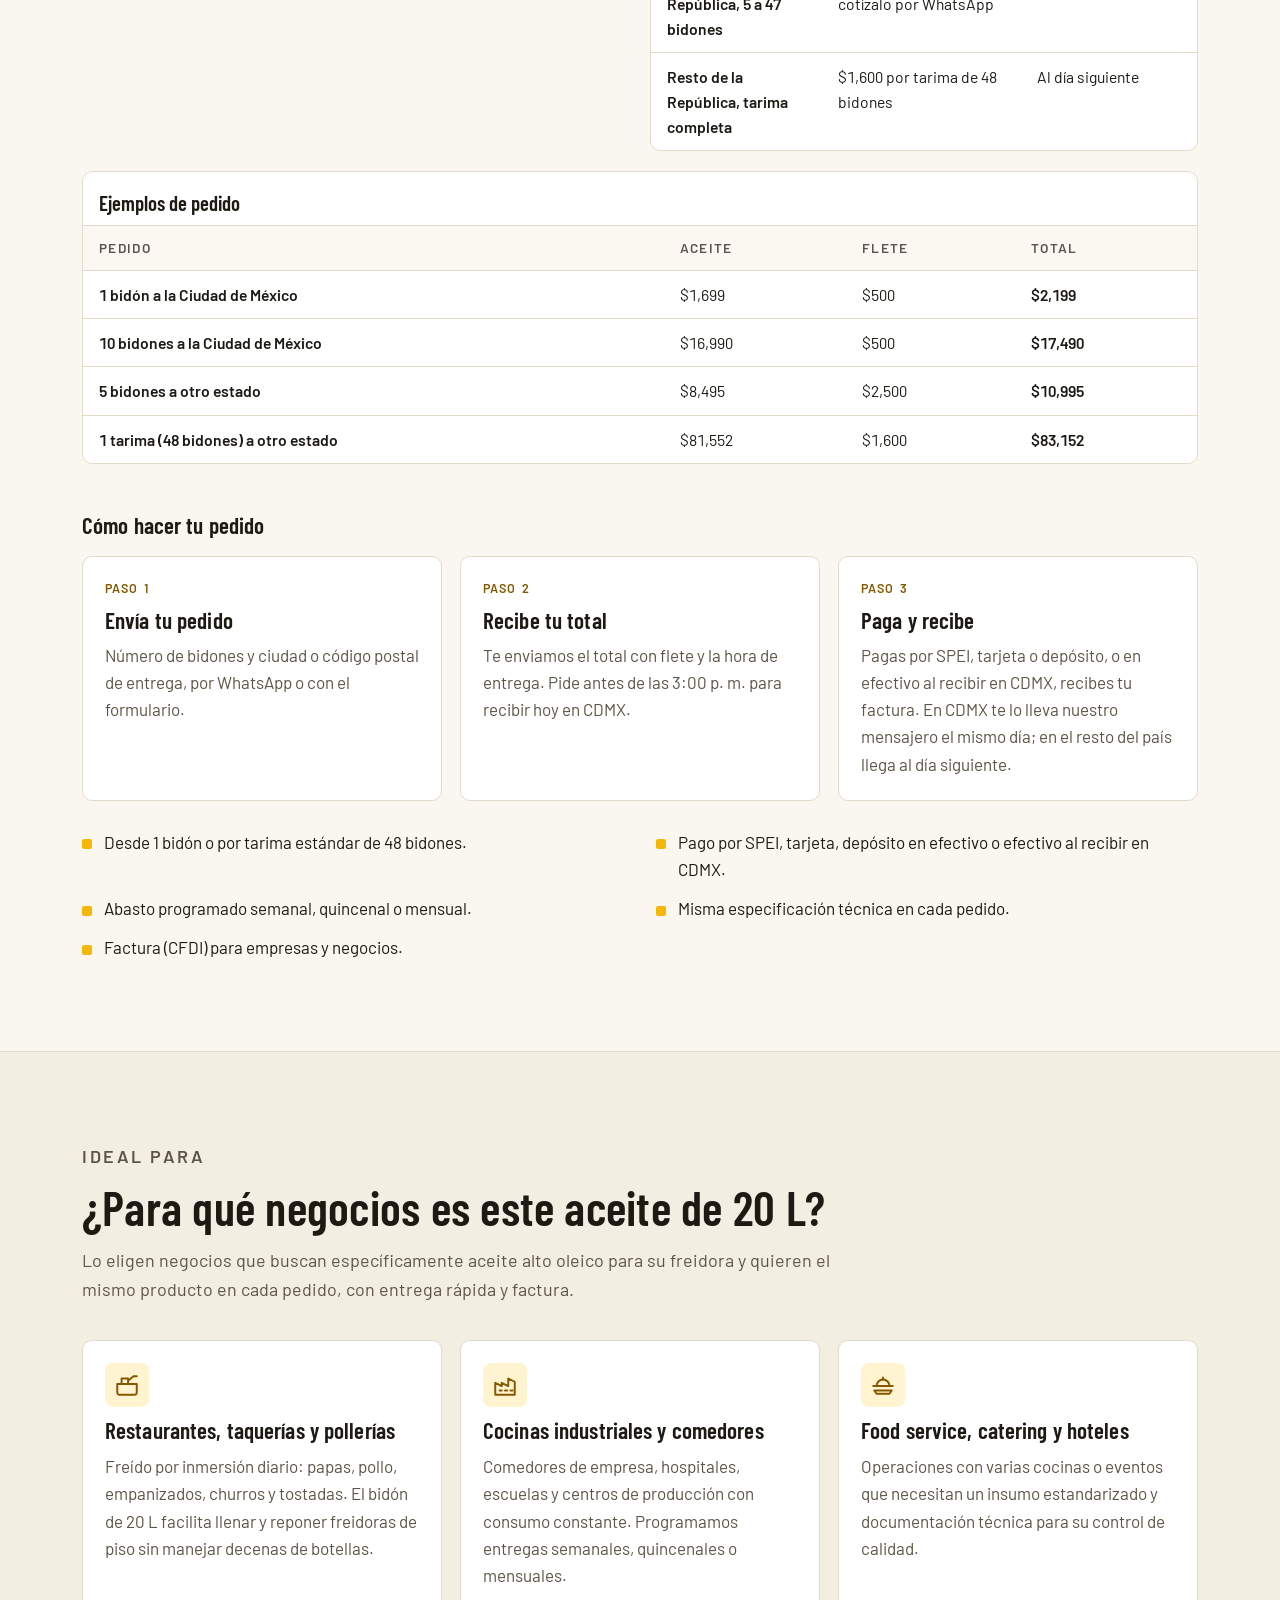
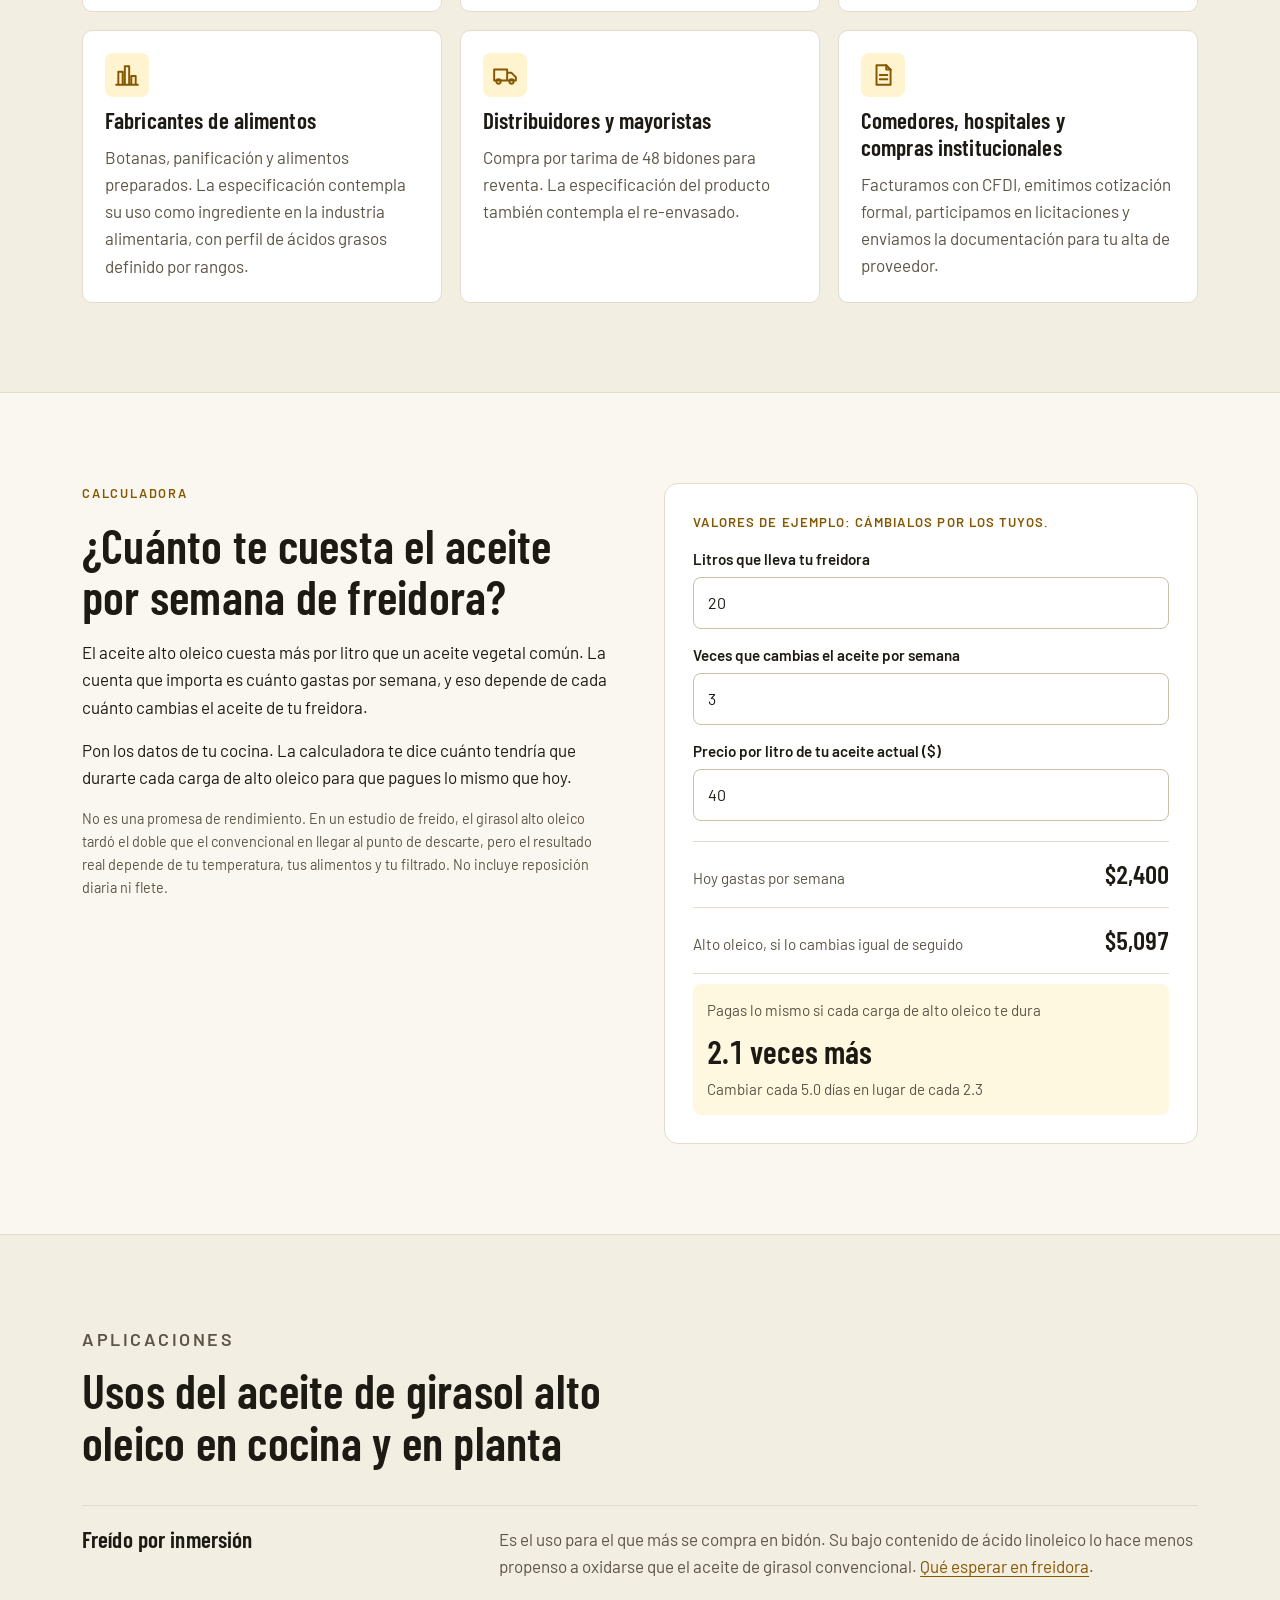
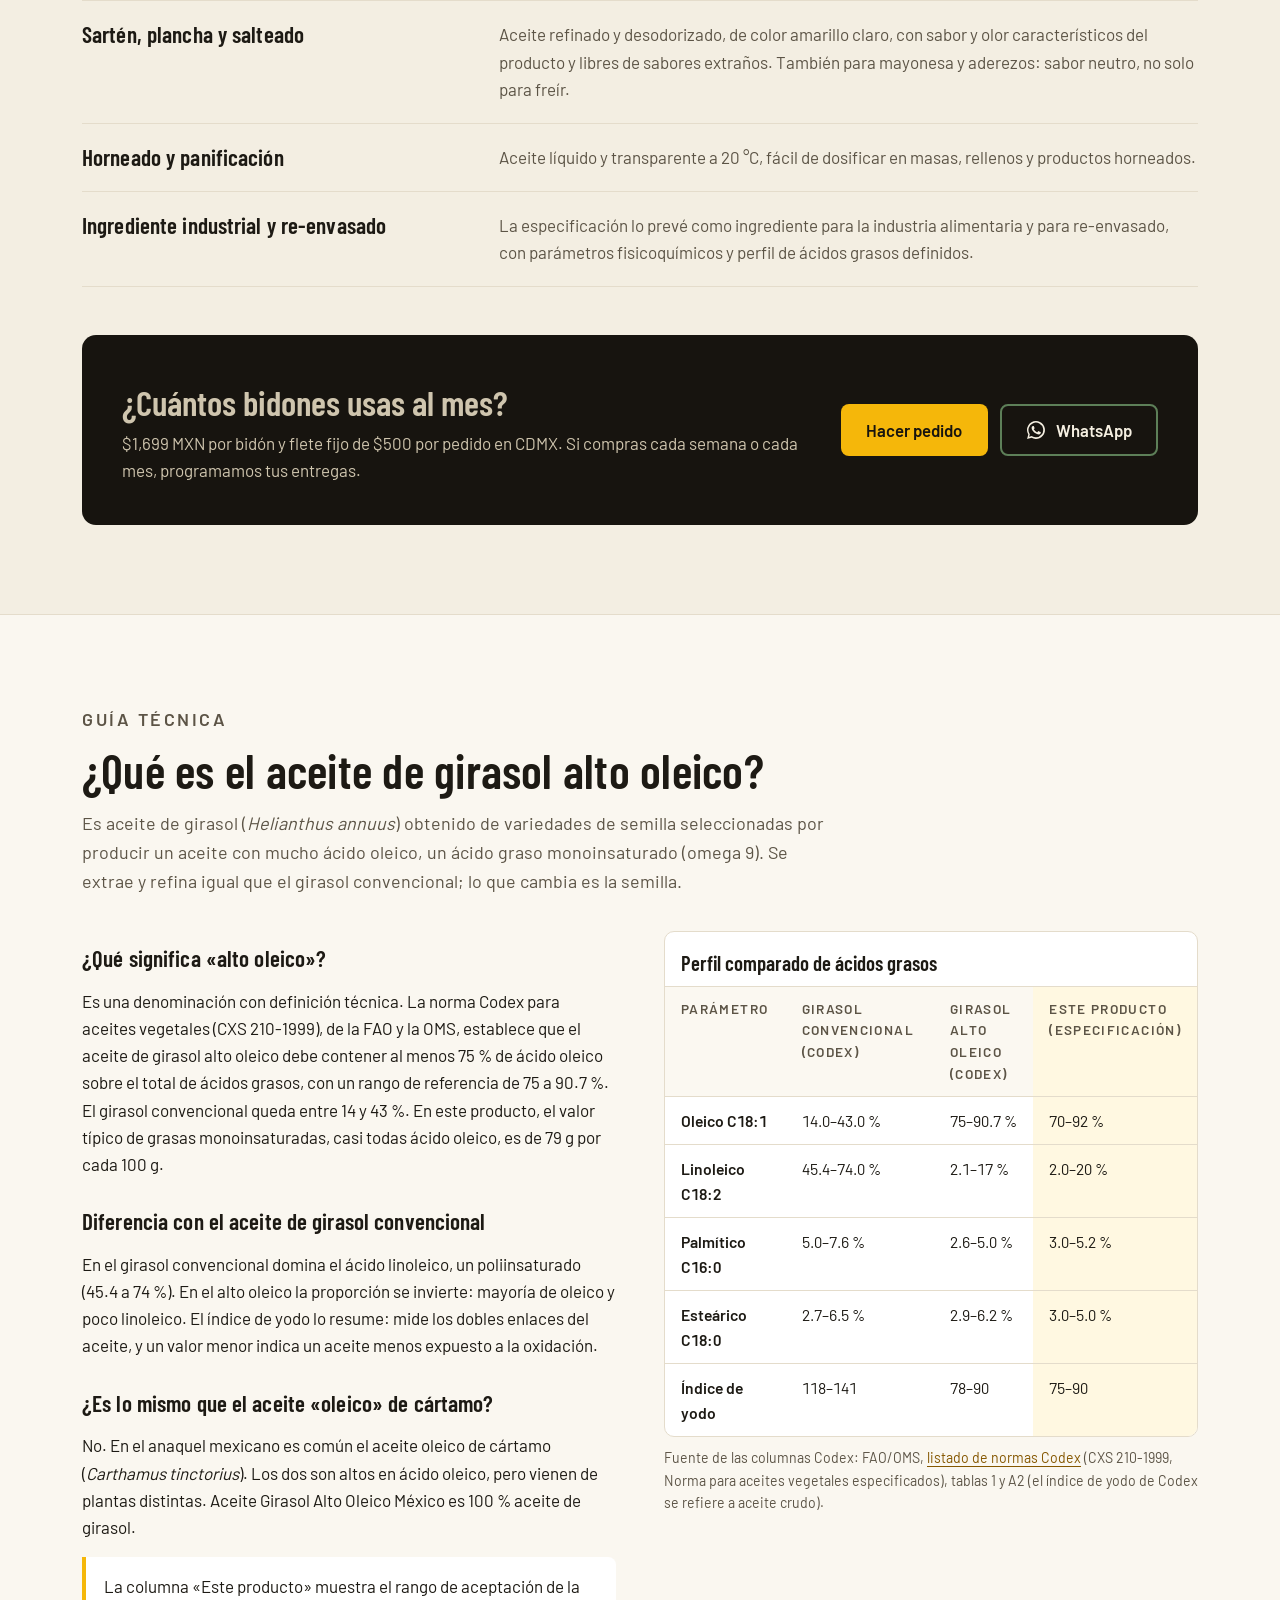
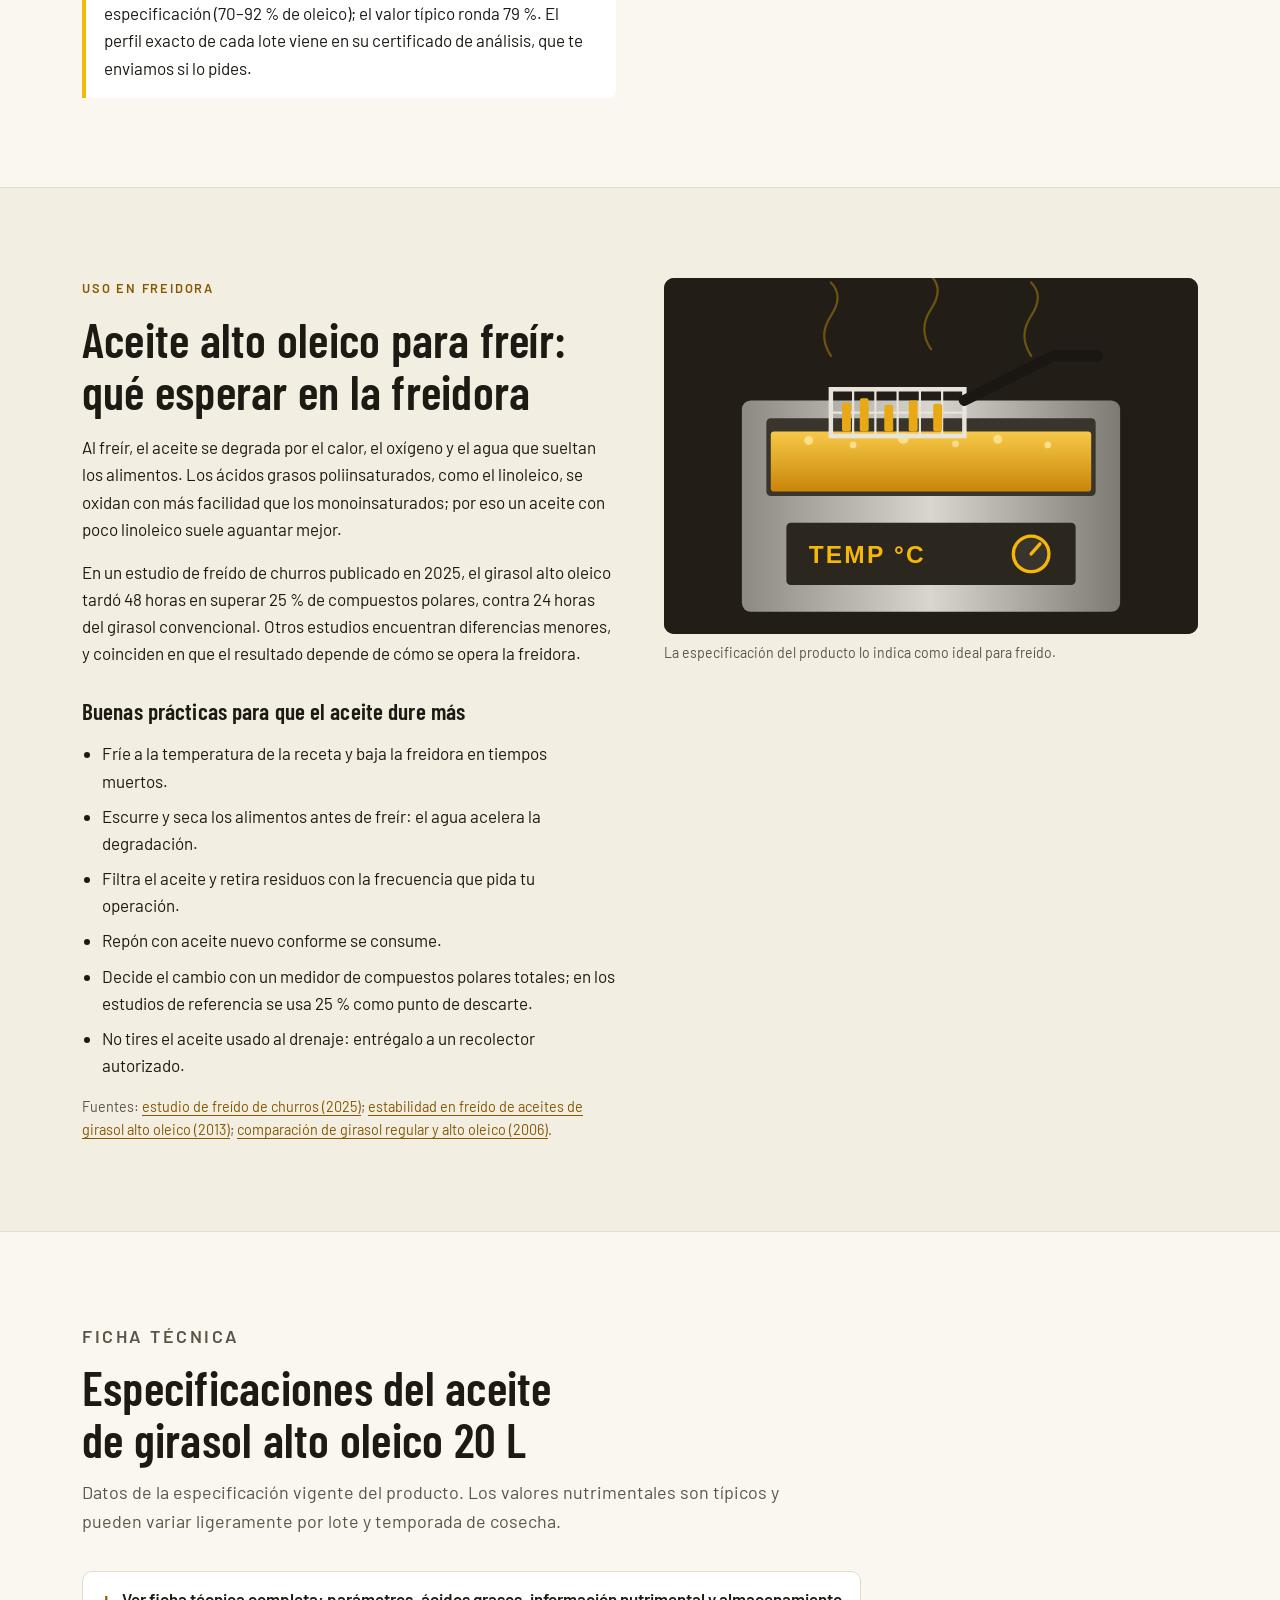
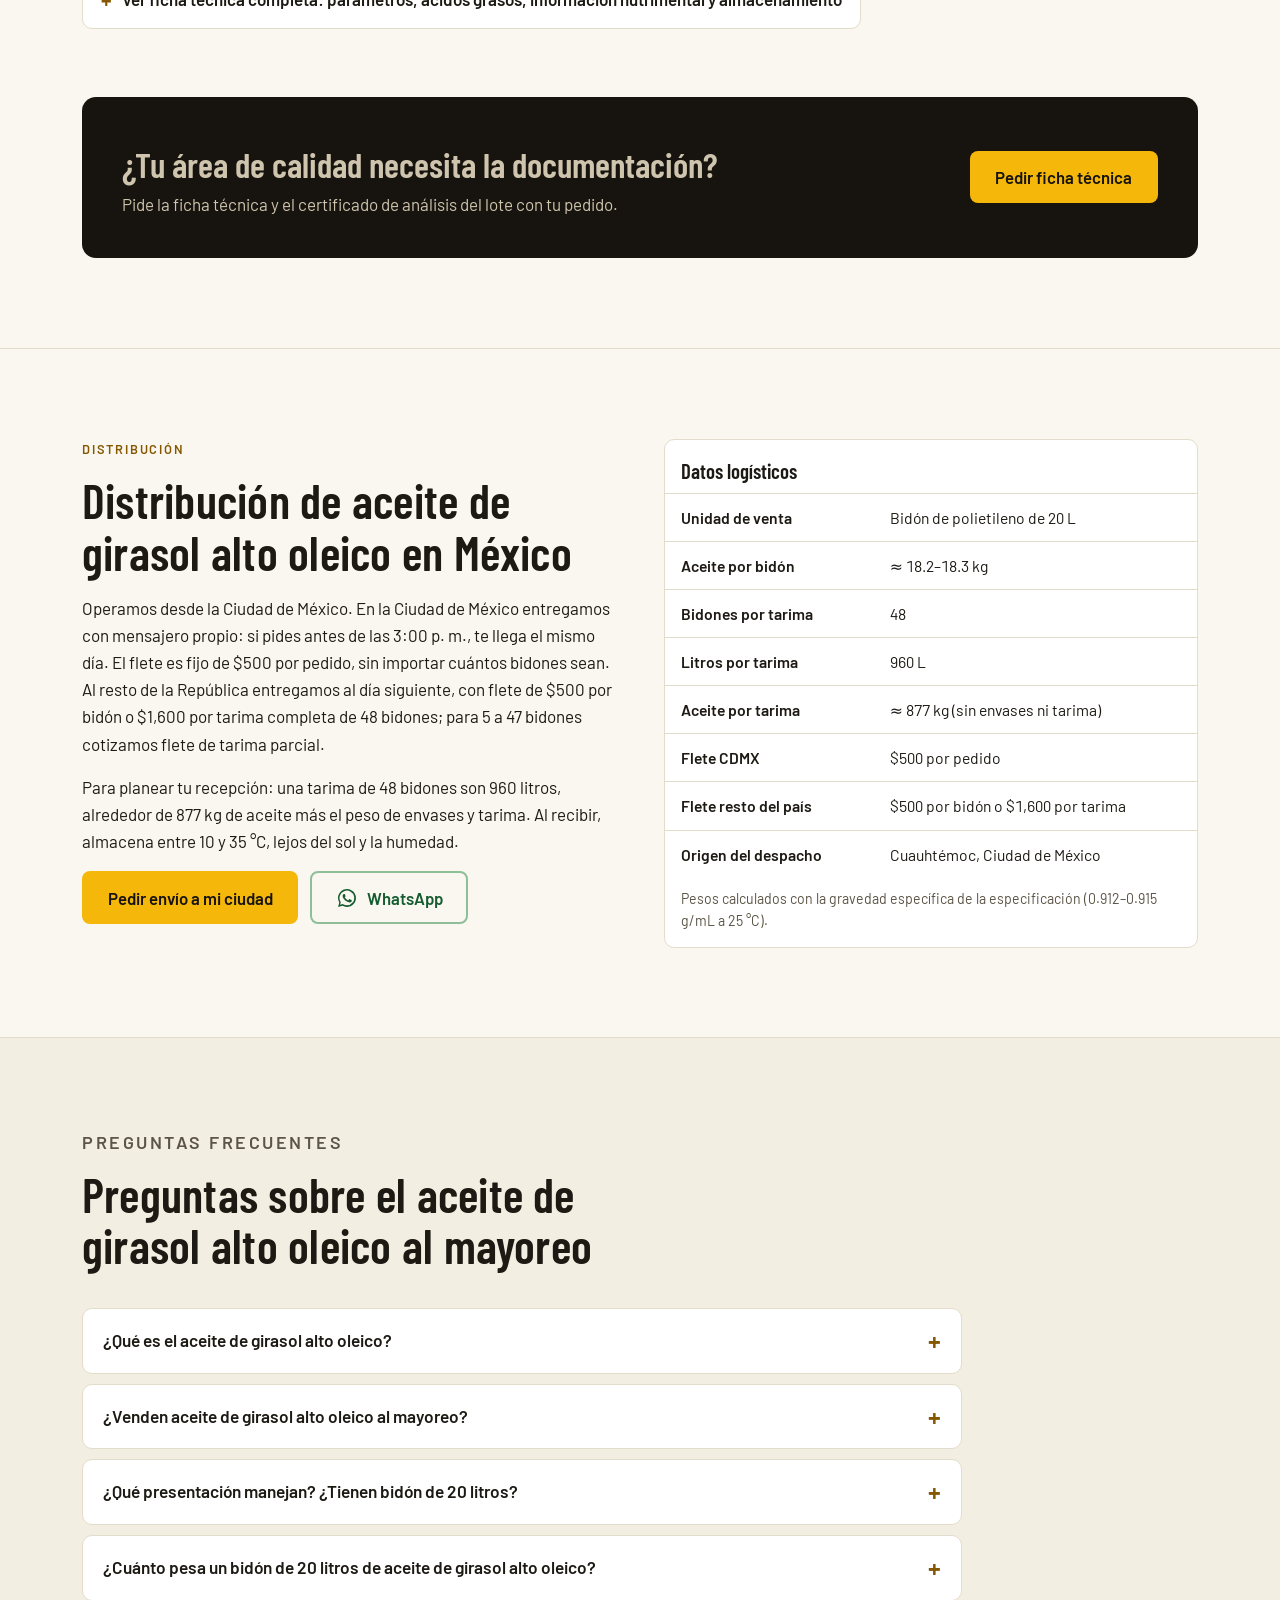
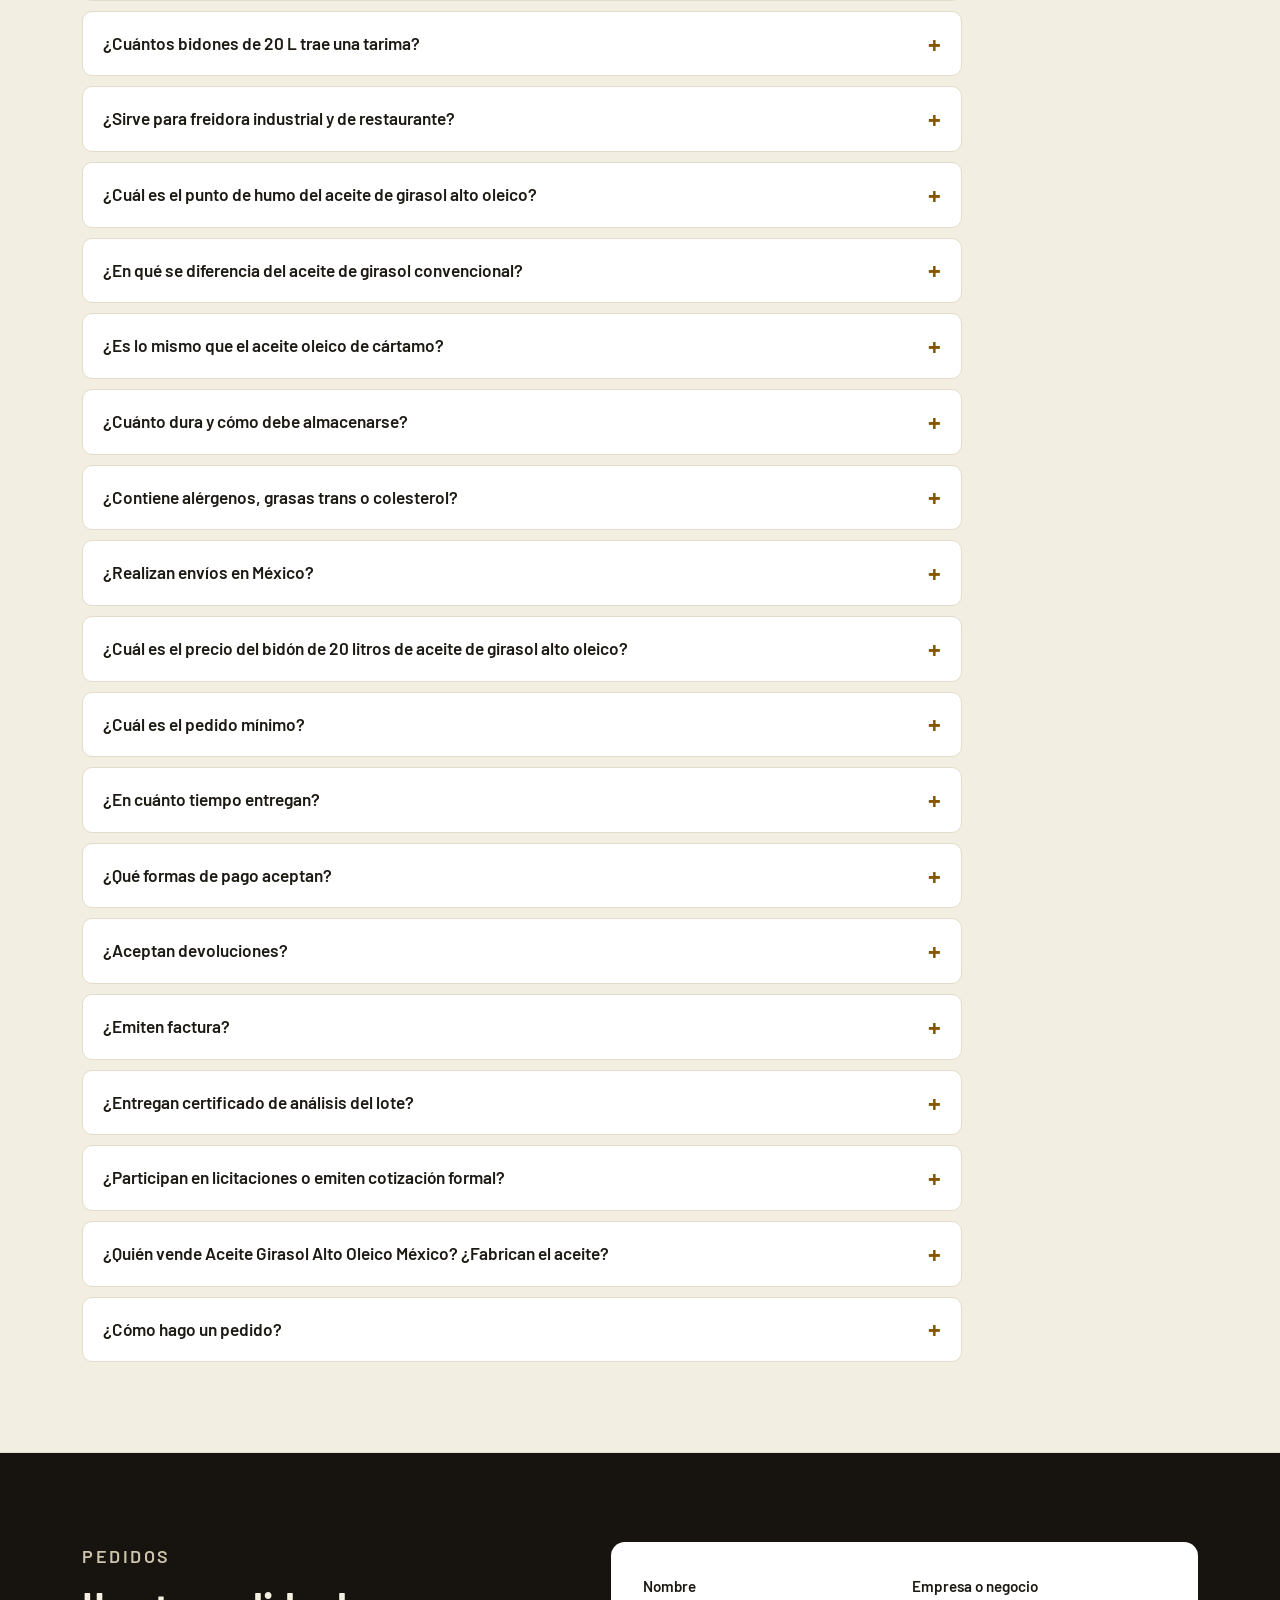
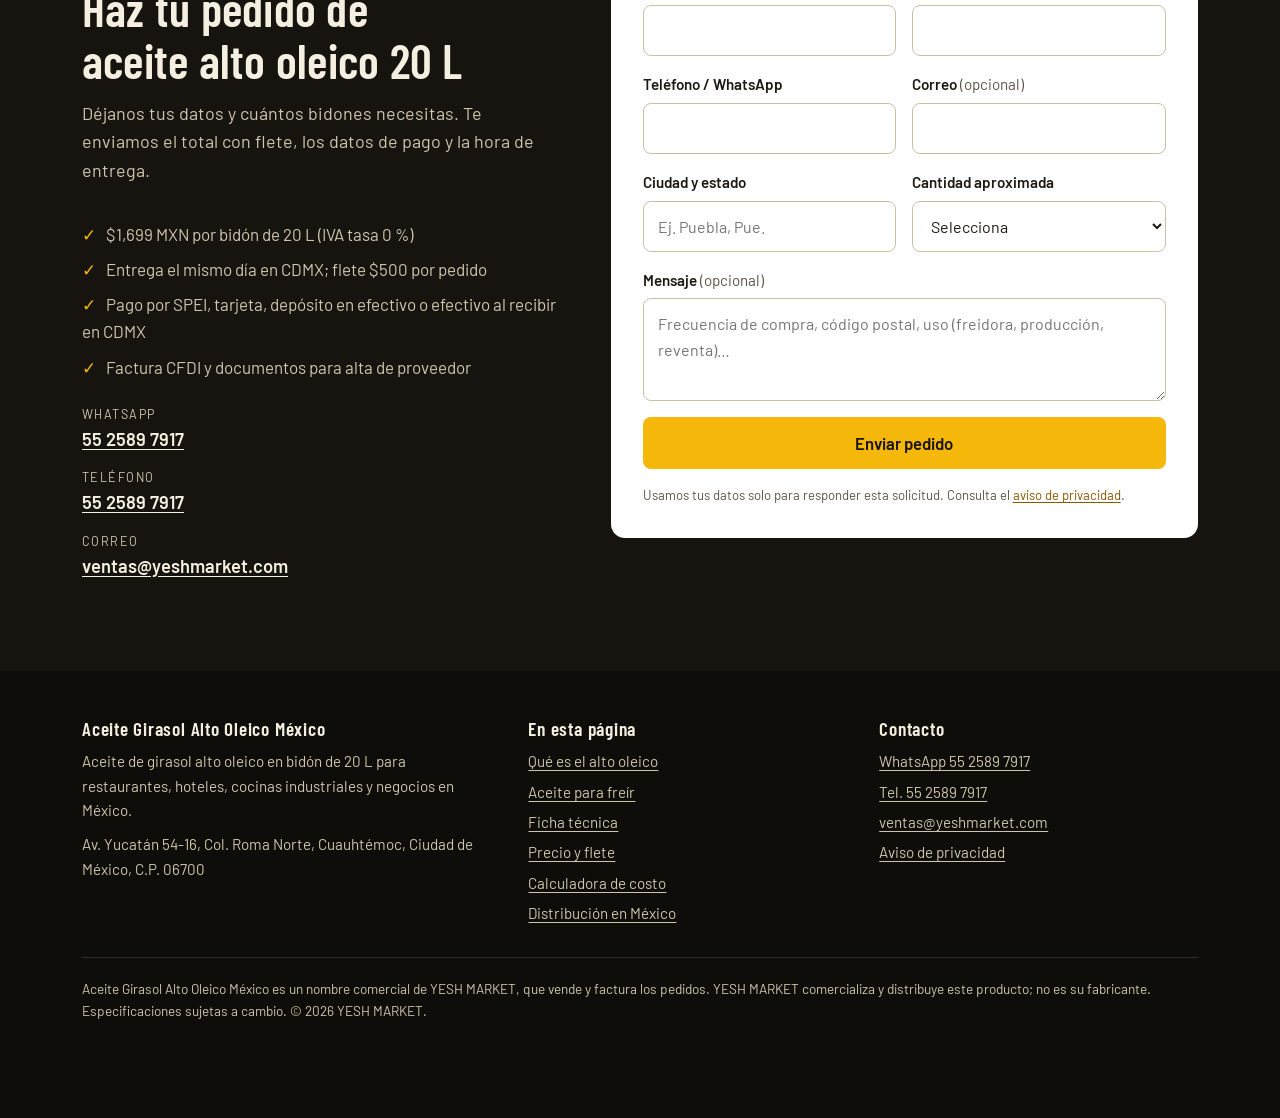
==== commit ebcd93fb: "Dise?o: foto real del bid?n, verde de WhatsApp accesible, Pedir abre WhatsApp en celular - Foto nuev" ====
--- a/index.html
+++ b/index.html
@@ -15,7 +15,7 @@
 <link rel="icon" href="assets/img/favicon.svg" type="image/svg+xml">
 <link rel="apple-touch-icon" href="assets/img/apple-touch-icon.png">
 <link rel="manifest" href="site.webmanifest">
-<link rel="preload" href="assets/img/bidon-20-litros-aceite-girasol-alto-oleico-cocina.avif" as="image" type="image/avif" fetchpriority="high">
+<link rel="preload" as="image" type="image/avif" imagesrcset="assets/img/bidon-20-litros-aceite-girasol-alto-oleico-cocina.avif 1x, assets/img/bidon-20-litros-aceite-girasol-alto-oleico-cocina-2x.avif 2x" fetchpriority="high">
 <link rel="preload" href="assets/fonts/barlow-condensed-latin-600-normal.woff2" as="font" type="font/woff2" crossorigin>
 <link rel="preload" href="assets/fonts/barlow-latin-400-normal.woff2" as="font" type="font/woff2" crossorigin>
 <link rel="preload" href="assets/fonts/barlow-latin-600-normal.woff2" as="font" type="font/woff2" crossorigin>
@@ -40,7 +40,7 @@
   --sun-hover:#ffc933;
   --gold-ink:#855700;   /* dorado legible sobre claro */
   --oil:#e8a915;
-  --wa:#1fa855;
+  --wa:#0f7a3f;
   --focus:#2b6cff;
   --display:"Barlow Condensed","Arial Narrow","Roboto Condensed",Arial,sans-serif;
   --body:"Barlow",system-ui,-apple-system,"Segoe UI",Roboto,Arial,sans-serif;
@@ -76,6 +76,8 @@
 .btn-primary:hover{background:var(--sun-hover);color:var(--ink)}
 .btn-wa{background:transparent;color:var(--on-dark);border-color:#5d7f58}
 .btn-wa:hover{background:#1c3a24;color:#fff}
+.btn-outline{background:transparent;color:var(--on-dark);border-color:rgba(246,241,230,.45)}
+.btn-outline:hover{background:rgba(246,241,230,.08);color:#fff}
 .on-light .btn-wa{color:#145c2f;border-color:#8fbf99}
 .on-light .btn-wa:hover{background:#e7f4ea;color:#0f4724}
 .ctas{display:flex;flex-wrap:wrap;gap:12px}
@@ -92,6 +94,8 @@
 .nav a:not(.btn):hover{color:var(--sun)}
 .nav .btn{min-height:44px;padding:.55em 1em;font-size:.95rem}
 @media (max-width:900px){.nav ul{display:none}}
+.nav .nav-wa{display:none}
+@media (max-width:900px){.nav .nav-pedir{display:none}.nav .nav-wa{display:inline-flex}}
 
 /* Hero */
 .hero{background:var(--ink);color:var(--on-dark);position:relative;overflow:hidden}
@@ -245,7 +249,7 @@
 /* WhatsApp flotante */
 .wa-float{position:fixed;right:max(16px,env(safe-area-inset-right,0px));bottom:calc(16px + env(safe-area-inset-bottom,0px));z-index:50;display:flex;align-items:center;gap:10px;background:var(--wa);color:#fff;text-decoration:none;font-weight:600;border-radius:999px;padding:12px 18px 12px 14px;box-shadow:0 8px 24px rgba(0,0,0,.28)}
 .wa-float svg{width:28px;height:28px}
-.wa-float:hover{background:#178a45;color:#fff}
+.wa-float:hover{background:#0c6533;color:#fff}
 @media (max-width:560px){.wa-float span{position:absolute;width:1px;height:1px;overflow:hidden;clip:rect(0 0 0 0)}.wa-float{padding:14px}}
 
 @media (prefers-reduced-motion:reduce){html{scroll-behavior:auto}*{transition:none!important}}
@@ -337,7 +341,8 @@
                 <li><a href="#ficha-tecnica">Ficha técnica</a></li>
         <li><a href="#preguntas-frecuentes">Preguntas</a></li>
       </ul>
-      <a class="btn btn-primary" href="#cotizar" data-track="cta_cotizar" data-loc="header">Pedir</a>
+      <a class="btn btn-primary nav-pedir" href="#cotizar" data-track="cta_cotizar" data-loc="header">Pedir</a>
+      <a class="btn btn-primary nav-wa" href="https://wa.me/525525897917?text=Hola%2C%20me%20interesa%20comprar%20aceite%20de%20girasol%20alto%20oleico" target="_blank" rel="noopener" data-track="click_whatsapp" data-loc="header">Pedir</a>
     </nav>
   </div>
 </header>
@@ -357,15 +362,15 @@
         </div>
         <div class="ctas">
           <a class="btn btn-primary" href="https://wa.me/525525897917?text=Hola%2C%20me%20interesa%20comprar%20aceite%20de%20girasol%20alto%20oleico" target="_blank" rel="noopener" data-track="click_whatsapp" data-loc="hero"><svg viewBox="0 0 32 32" aria-hidden="true" focusable="false"><path fill="currentColor" d="M16 3a13 13 0 0 0-11.2 19.6L3 29l6.6-1.7A13 13 0 1 0 16 3zm0 23.7c-2 0-4-.6-5.7-1.6l-.4-.2-3.9 1 1-3.8-.3-.4A10.7 10.7 0 1 1 16 26.7zm5.9-8c-.3-.2-1.9-.9-2.2-1s-.5-.2-.7.2-.8 1-1 1.2-.4.2-.7 0a8.8 8.8 0 0 1-4.4-3.8c-.3-.6.3-.5 1-1.7.1-.2 0-.4 0-.6l-1-2.4c-.3-.6-.5-.5-.7-.5h-.6a1.2 1.2 0 0 0-.9.4 3.7 3.7 0 0 0-1.1 2.7 6.5 6.5 0 0 0 1.3 3.4 14.8 14.8 0 0 0 5.7 5c2.1.9 2.9 1 4 .8a3.4 3.4 0 0 0 2.2-1.6 2.8 2.8 0 0 0 .2-1.6c-.1-.1-.3-.2-.6-.4z"/></svg>Pedir por WhatsApp</a>
-          <a class="btn btn-wa" href="#cotizar" data-track="cta_cotizar" data-loc="hero">Hacer pedido</a>
+          <a class="btn btn-outline" href="#cotizar" data-track="cta_cotizar" data-loc="hero">Hacer pedido</a>
         </div>
         <p class="note">Pago por SPEI, tarjeta, depósito en efectivo o efectivo al recibir en CDMX.</p>
       </div>
       <figure class="hero-fig">
         <picture>
-          <source srcset="assets/img/bidon-20-litros-aceite-girasol-alto-oleico-cocina.avif" type="image/avif">
-          <source srcset="assets/img/bidon-20-litros-aceite-girasol-alto-oleico-cocina.webp" type="image/webp">
-          <img class="photo" src="assets/img/bidon-20-litros-aceite-girasol-alto-oleico-cocina.jpg" width="532" height="443" fetchpriority="high" decoding="async" alt="Bidón de 20 litros de aceite de girasol alto oleico YESH MARKET sobre barra de acero inoxidable en cocina profesional, junto a girasoles">
+          <source srcset="assets/img/bidon-20-litros-aceite-girasol-alto-oleico-cocina.avif 1x, assets/img/bidon-20-litros-aceite-girasol-alto-oleico-cocina-2x.avif 2x" type="image/avif">
+          <source srcset="assets/img/bidon-20-litros-aceite-girasol-alto-oleico-cocina.webp 1x, assets/img/bidon-20-litros-aceite-girasol-alto-oleico-cocina-2x.webp 2x" type="image/webp">
+          <img class="photo" src="assets/img/bidon-20-litros-aceite-girasol-alto-oleico-cocina.jpg" width="532" height="443" fetchpriority="high" decoding="async" alt="Bidón de 20 litros de aceite de girasol alto oleico YESH MARKET sobre mesa de acero inoxidable en cocina profesional, con un tazón de aceite, semillas y un girasol">
         </picture>
       </figure>
     </div>
